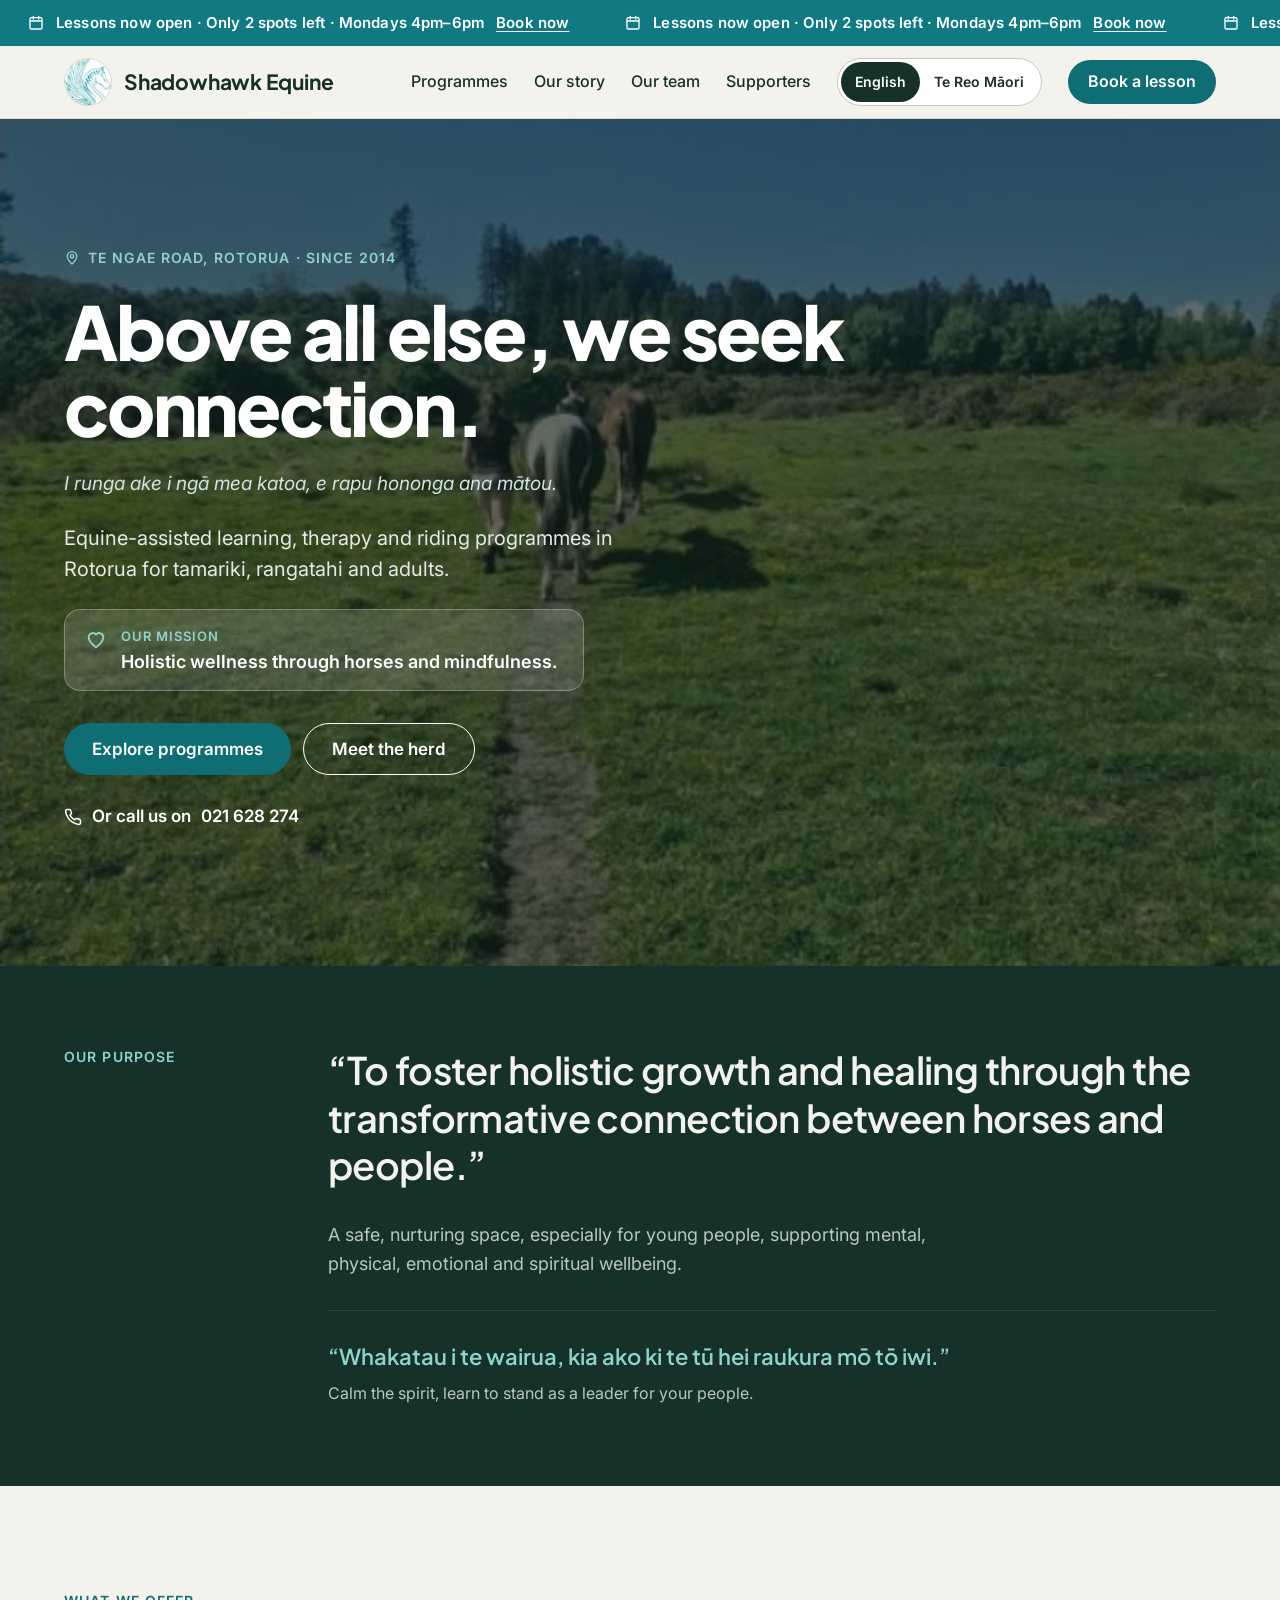
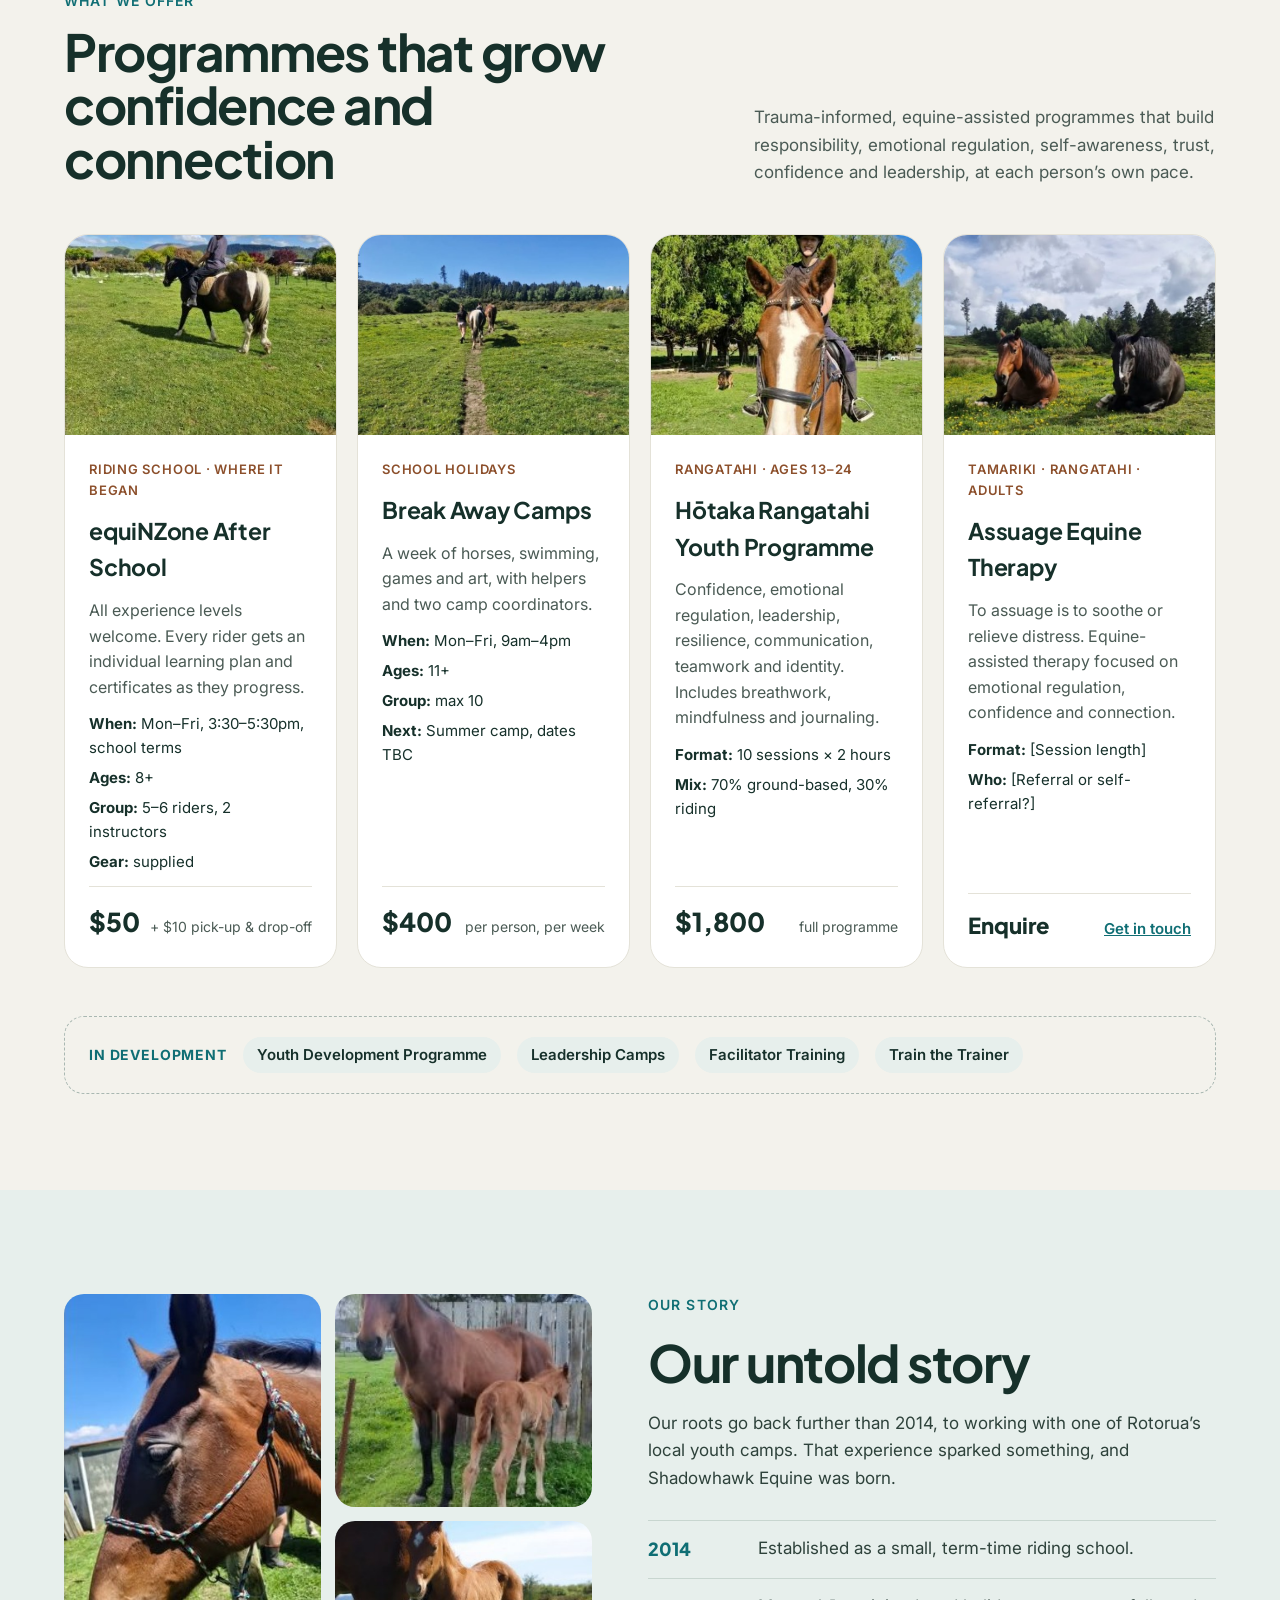
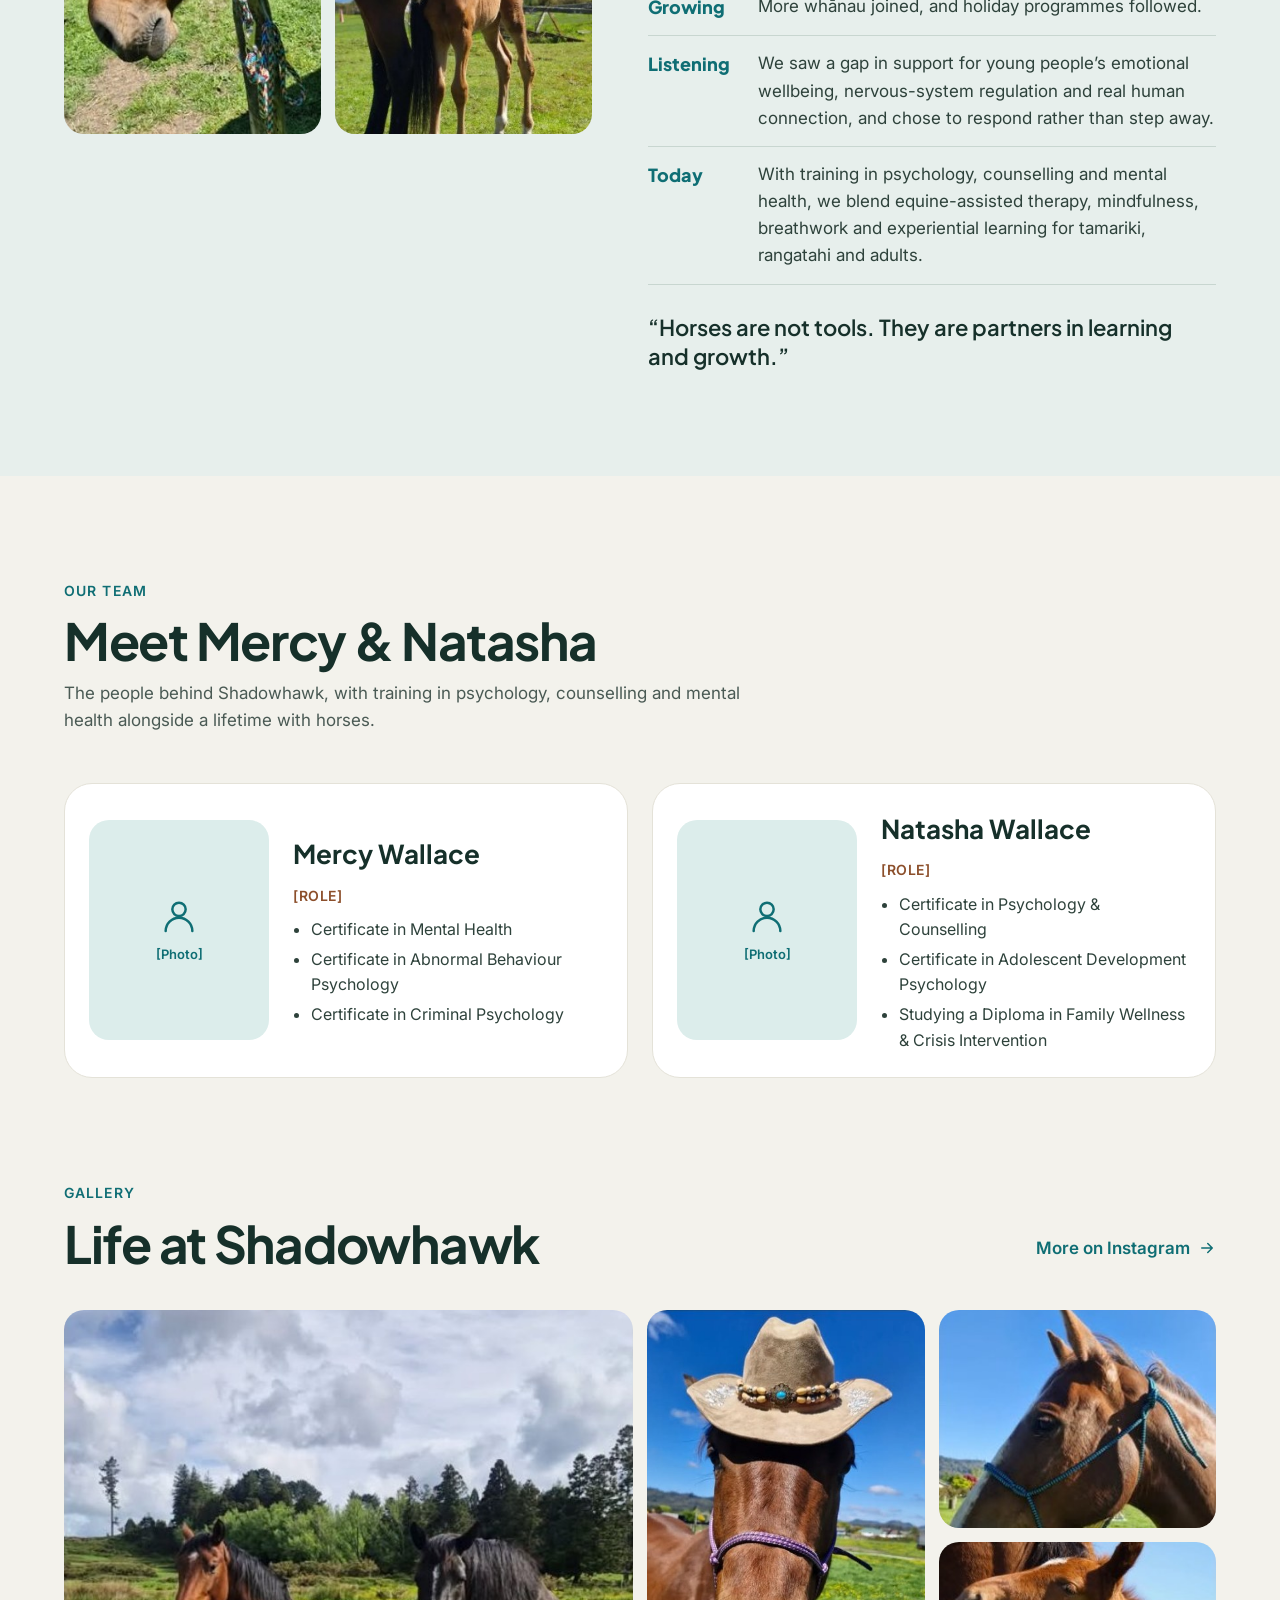
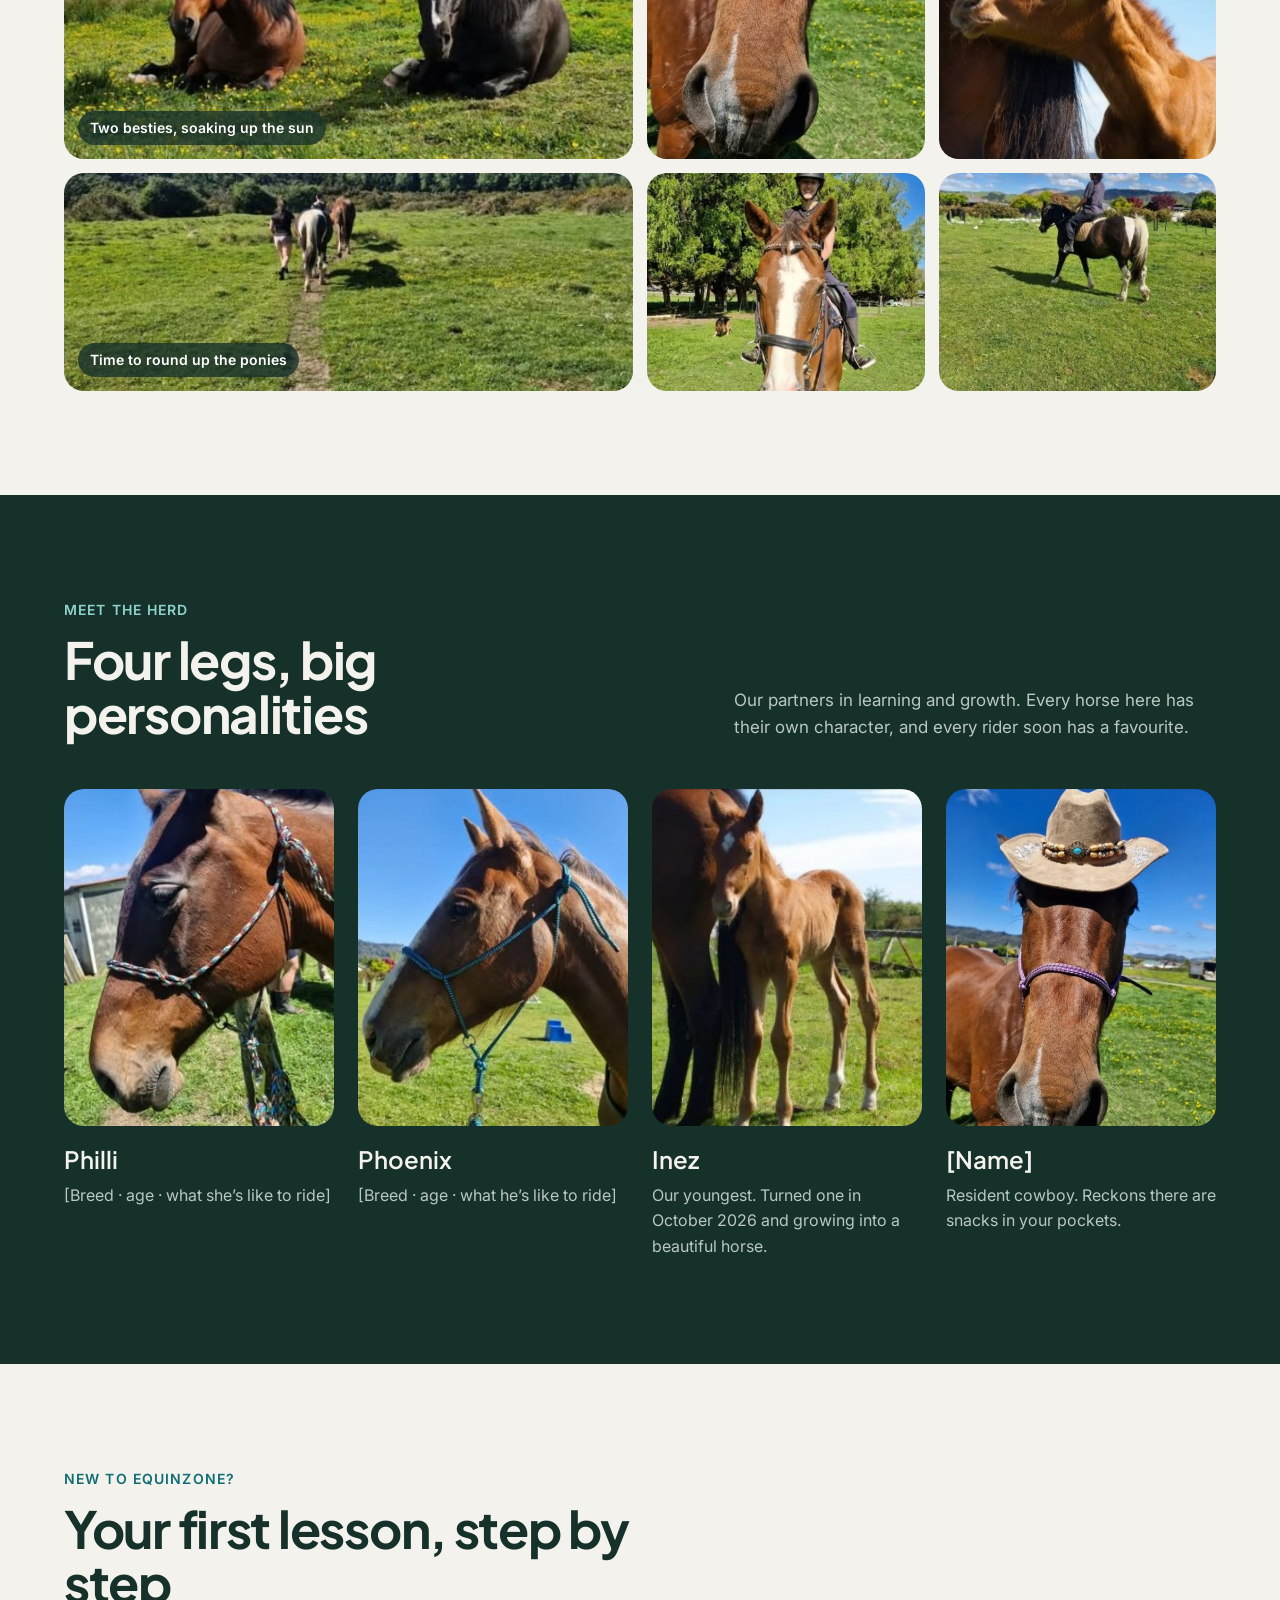
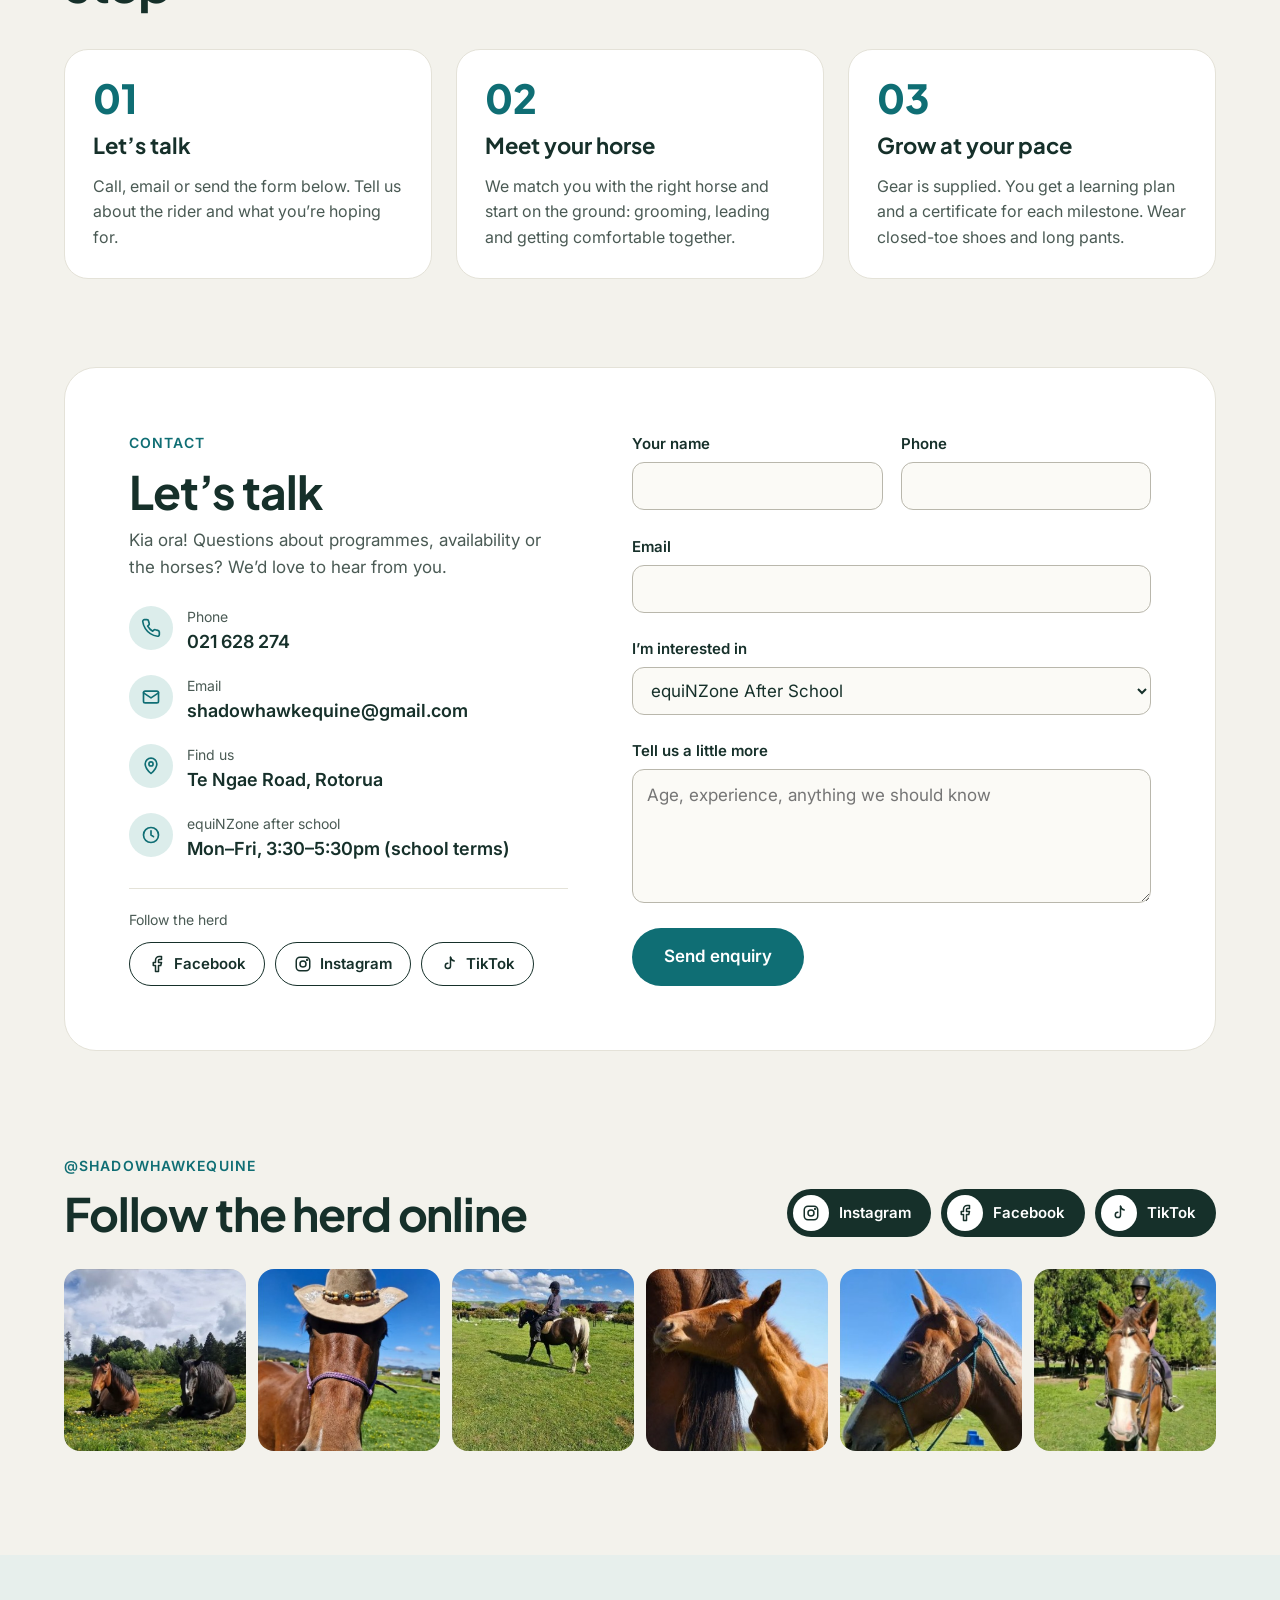
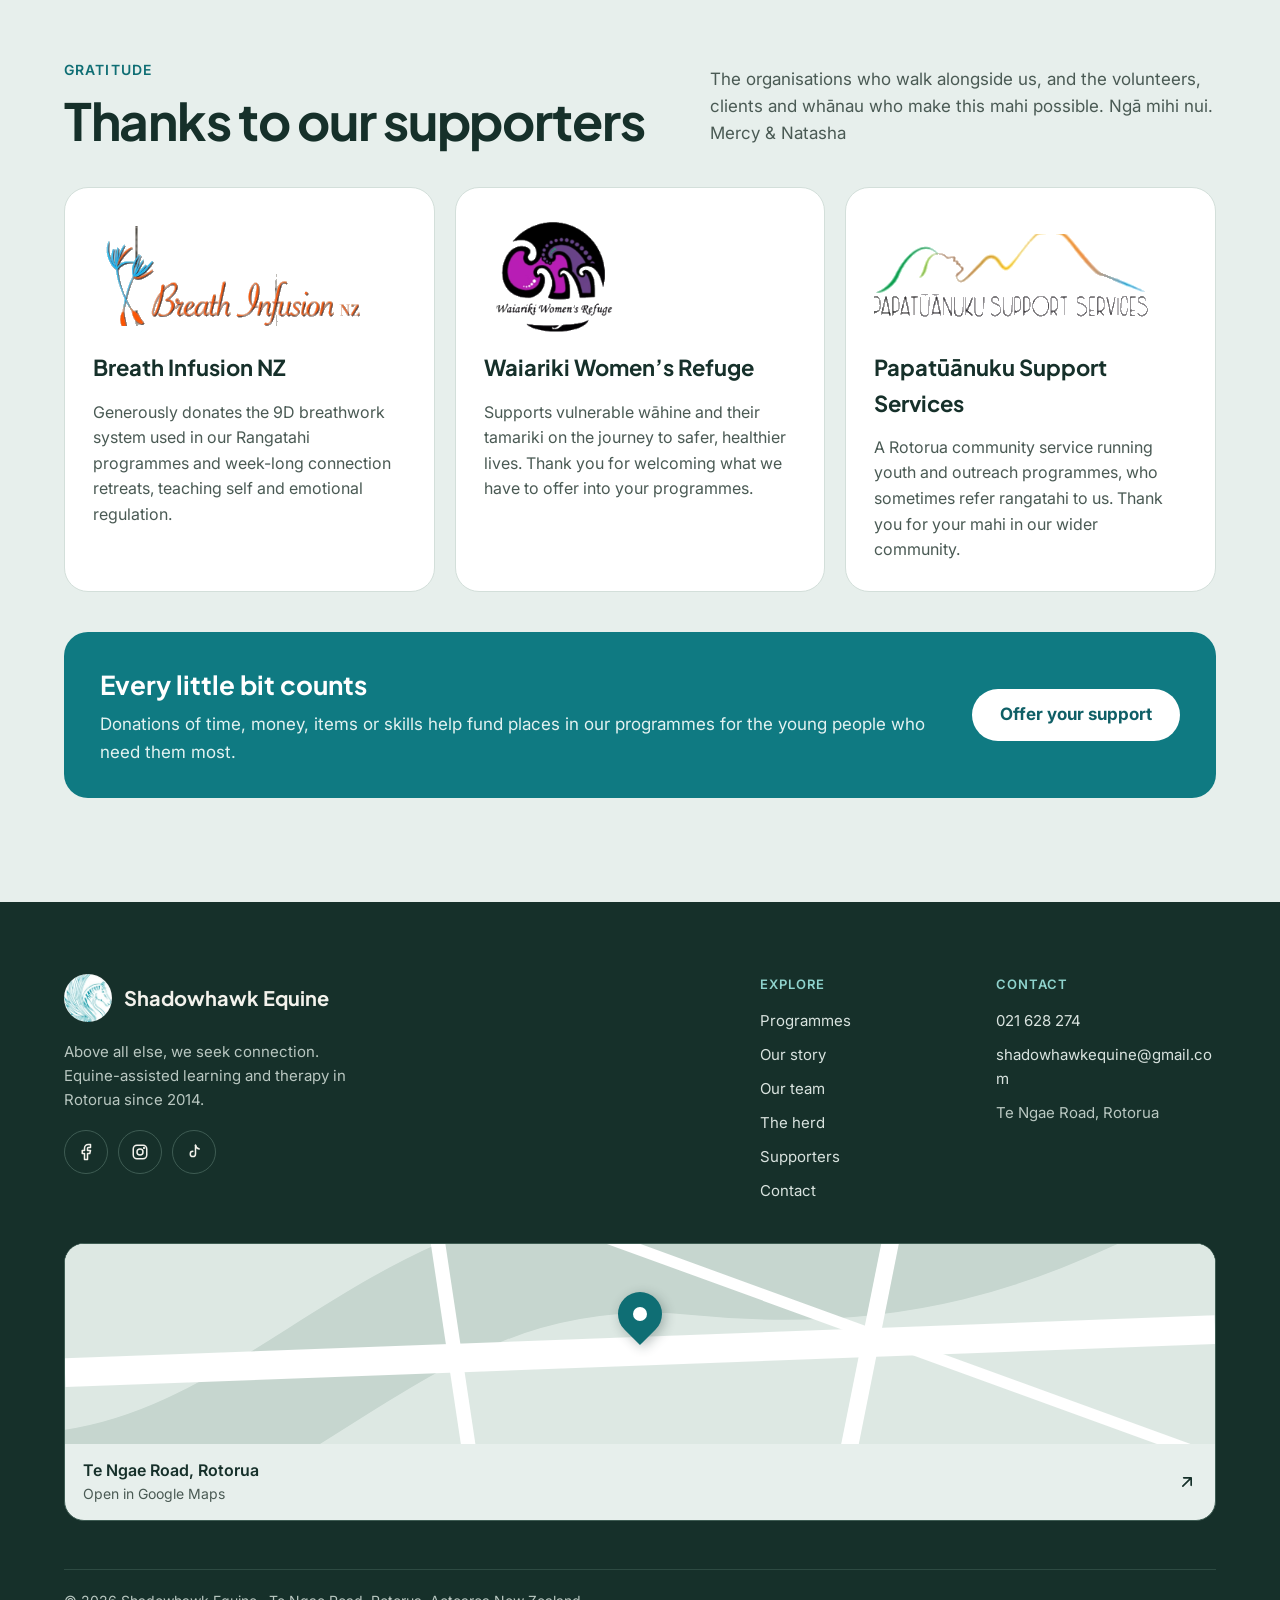
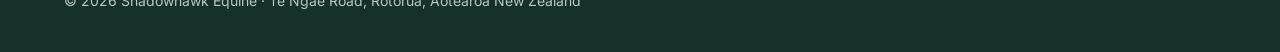
==== index.html @ 3ecb34f1 "Add Shadowhawk Equine site" ====
<!doctype html>
<html lang="en">
<head>
<meta charset="utf-8">
<meta name="viewport" content="width=device-width, initial-scale=1">
<title>Shadowhawk Equine | Equine-assisted learning &amp; riding in Rotorua</title>
<meta name="description" content="Shadowhawk Equine, Te Ngae Road, Rotorua. Equine-assisted learning, therapy and riding programmes for tamariki, rangatahi and adults since 2014.">
<link rel="icon" href="images/logo.jpg">
<link rel="preconnect" href="https://fonts.googleapis.com">
<link rel="preconnect" href="https://fonts.gstatic.com" crossorigin>
<link href="https://fonts.googleapis.com/css2?family=Plus+Jakarta+Sans:wght@500;600;700;800&amp;family=Inter:wght@400;500;600&amp;display=swap" rel="stylesheet">
<link rel="stylesheet" href="css/styles.css">
<script src="js/main.js" defer></script>
</head>
<body>
<div class="page" style="font-family: 'Inter', system-ui, sans-serif; color: #16302A; background: #F3F2EC; font-size: 17px; line-height: 1.6; width: 100%; min-width: 0">

<!-- BANNER + NAV -->
<header style="position: sticky; top: 0; z-index: 10; background: rgba(243,242,236,0.95); backdrop-filter: blur(8px); border-bottom: 1px solid #DAD8CE">
<a href="#contact" class="marquee" aria-label="Lessons now open · Only 2 spots left · Mondays 4pm–6pm" data-i18n-aria-label="banner" style="display: block; overflow: hidden; background: #0F7A82; color: #FFFFFF; text-decoration: none">
<div class="marquee-track" aria-hidden="true" style="display: flex; width: max-content">
<span style="display: inline-flex; align-items: center; gap: 12px; padding: 11px 28px; font-size: 15px; font-weight: 600; letter-spacing: 0.01em; white-space: nowrap">
<svg aria-hidden="true" width="16" height="16" viewBox="0 0 24 24" fill="none" stroke="currentColor" stroke-width="2" stroke-linecap="round" stroke-linejoin="round"><rect x="3" y="4" width="18" height="17" rx="2"></rect><path d="M3 9h18M8 2v4M16 2v4"></path></svg>
<span><span data-i18n="banner">Lessons now open · Only 2 spots left · Mondays 4pm–6pm</span></span>
<span style="text-decoration: underline; text-underline-offset: 3px"><span data-i18n="bannerCta">Book now</span></span>
</span>
<span style="display: inline-flex; align-items: center; gap: 12px; padding: 11px 28px; font-size: 15px; font-weight: 600; letter-spacing: 0.01em; white-space: nowrap">
<svg aria-hidden="true" width="16" height="16" viewBox="0 0 24 24" fill="none" stroke="currentColor" stroke-width="2" stroke-linecap="round" stroke-linejoin="round"><rect x="3" y="4" width="18" height="17" rx="2"></rect><path d="M3 9h18M8 2v4M16 2v4"></path></svg>
<span><span data-i18n="banner">Lessons now open · Only 2 spots left · Mondays 4pm–6pm</span></span>
<span style="text-decoration: underline; text-underline-offset: 3px"><span data-i18n="bannerCta">Book now</span></span>
</span>
<span style="display: inline-flex; align-items: center; gap: 12px; padding: 11px 28px; font-size: 15px; font-weight: 600; letter-spacing: 0.01em; white-space: nowrap">
<svg aria-hidden="true" width="16" height="16" viewBox="0 0 24 24" fill="none" stroke="currentColor" stroke-width="2" stroke-linecap="round" stroke-linejoin="round"><rect x="3" y="4" width="18" height="17" rx="2"></rect><path d="M3 9h18M8 2v4M16 2v4"></path></svg>
<span><span data-i18n="banner">Lessons now open · Only 2 spots left · Mondays 4pm–6pm</span></span>
<span style="text-decoration: underline; text-underline-offset: 3px"><span data-i18n="bannerCta">Book now</span></span>
</span>
<span style="display: inline-flex; align-items: center; gap: 12px; padding: 11px 28px; font-size: 15px; font-weight: 600; letter-spacing: 0.01em; white-space: nowrap">
<svg aria-hidden="true" width="16" height="16" viewBox="0 0 24 24" fill="none" stroke="currentColor" stroke-width="2" stroke-linecap="round" stroke-linejoin="round"><rect x="3" y="4" width="18" height="17" rx="2"></rect><path d="M3 9h18M8 2v4M16 2v4"></path></svg>
<span><span data-i18n="banner">Lessons now open · Only 2 spots left · Mondays 4pm–6pm</span></span>
<span style="text-decoration: underline; text-underline-offset: 3px"><span data-i18n="bannerCta">Book now</span></span>
</span>
<span style="display: inline-flex; align-items: center; gap: 12px; padding: 11px 28px; font-size: 15px; font-weight: 600; letter-spacing: 0.01em; white-space: nowrap">
<svg aria-hidden="true" width="16" height="16" viewBox="0 0 24 24" fill="none" stroke="currentColor" stroke-width="2" stroke-linecap="round" stroke-linejoin="round"><rect x="3" y="4" width="18" height="17" rx="2"></rect><path d="M3 9h18M8 2v4M16 2v4"></path></svg>
<span><span data-i18n="banner">Lessons now open · Only 2 spots left · Mondays 4pm–6pm</span></span>
<span style="text-decoration: underline; text-underline-offset: 3px"><span data-i18n="bannerCta">Book now</span></span>
</span>
<span style="display: inline-flex; align-items: center; gap: 12px; padding: 11px 28px; font-size: 15px; font-weight: 600; letter-spacing: 0.01em; white-space: nowrap">
<svg aria-hidden="true" width="16" height="16" viewBox="0 0 24 24" fill="none" stroke="currentColor" stroke-width="2" stroke-linecap="round" stroke-linejoin="round"><rect x="3" y="4" width="18" height="17" rx="2"></rect><path d="M3 9h18M8 2v4M16 2v4"></path></svg>
<span><span data-i18n="banner">Lessons now open · Only 2 spots left · Mondays 4pm–6pm</span></span>
<span style="text-decoration: underline; text-underline-offset: 3px"><span data-i18n="bannerCta">Book now</span></span>
</span>
<span style="display: inline-flex; align-items: center; gap: 12px; padding: 11px 28px; font-size: 15px; font-weight: 600; letter-spacing: 0.01em; white-space: nowrap">
<svg aria-hidden="true" width="16" height="16" viewBox="0 0 24 24" fill="none" stroke="currentColor" stroke-width="2" stroke-linecap="round" stroke-linejoin="round"><rect x="3" y="4" width="18" height="17" rx="2"></rect><path d="M3 9h18M8 2v4M16 2v4"></path></svg>
<span><span data-i18n="banner">Lessons now open · Only 2 spots left · Mondays 4pm–6pm</span></span>
<span style="text-decoration: underline; text-underline-offset: 3px"><span data-i18n="bannerCta">Book now</span></span>
</span>
<span style="display: inline-flex; align-items: center; gap: 12px; padding: 11px 28px; font-size: 15px; font-weight: 600; letter-spacing: 0.01em; white-space: nowrap">
<svg aria-hidden="true" width="16" height="16" viewBox="0 0 24 24" fill="none" stroke="currentColor" stroke-width="2" stroke-linecap="round" stroke-linejoin="round"><rect x="3" y="4" width="18" height="17" rx="2"></rect><path d="M3 9h18M8 2v4M16 2v4"></path></svg>
<span><span data-i18n="banner">Lessons now open · Only 2 spots left · Mondays 4pm–6pm</span></span>
<span style="text-decoration: underline; text-underline-offset: 3px"><span data-i18n="bannerCta">Book now</span></span>
</span>
</div>
</a>
<nav aria-label="Main" style="max-width: 1200px; margin: 0 auto; padding: 12px 24px; display: flex; flex-wrap: wrap; align-items: center; justify-content: space-between; gap: 12px 32px">
<a href="#top" style="display: flex; align-items: center; gap: 12px; text-decoration: none; color: #16302A">
<img src="images/logo.jpg" alt="Shadowhawk Equine logo" style="width: 48px; height: 48px; border-radius: 50%; object-fit: cover; background: #FFFFFF; border: 1px solid #DAD8CE">
<span style="font-family: 'Plus Jakarta Sans', sans-serif; font-weight: 700; font-size: 21px; letter-spacing: -0.01em">Shadowhawk Equine</span>
</a>
<div style="display: flex; flex-wrap: wrap; align-items: center; gap: 4px 26px; font-weight: 500; font-size: 16px">
<a href="#programmes" style="color: #16302A; text-decoration: none; padding: 10px 0"><span data-i18n="lessons">Programmes</span></a>
<a href="#about" style="color: #16302A; text-decoration: none; padding: 10px 0"><span data-i18n="about">Our story</span></a>
<a href="#team" style="color: #16302A; text-decoration: none; padding: 10px 0"><span data-i18n="trainers">Our team</span></a>
<a href="#supporters" style="color: #16302A; text-decoration: none; padding: 10px 0"><span data-i18n="supportersNav">Supporters</span></a>
<div role="group" aria-label="Language / Reo" style="display: inline-flex; padding: 3px; border-radius: 999px; border: 1px solid #C9C7BC; background: #FFFFFF">
<button type="button" class="lang-btn is-active" data-set-lang="en" lang="en" aria-pressed="true">English</button>
<button type="button" class="lang-btn" data-set-lang="mi" lang="mi" aria-pressed="false">Te Reo Māori</button>
</div>
<a href="#contact" style="display: inline-flex; align-items: center; min-height: 44px; padding: 0 20px; border-radius: 999px; background: var(--accent); color: #FFFFFF; text-decoration: none; font-weight: 600"><span data-i18n="book">Book a lesson</span></a>
</div>
</nav>
</header>

<!-- HERO -->
<section id="top" class="hero-bg" style="position: relative; color: #FFFFFF">
<div aria-hidden="true" style="position: absolute; inset: 0; background: rgba(14, 32, 27, 0.64)"></div>
<div style="position: relative; max-width: 1200px; margin: 0 auto; padding: 128px 24px 136px; display: flex; flex-direction: column; gap: 24px; box-sizing: border-box">
<p style="margin: 0; display: inline-flex; align-items: center; gap: 8px; font-size: 14px; font-weight: 600; letter-spacing: 0.08em; text-transform: uppercase; color: #8FD3CD">
<svg aria-hidden="true" width="16" height="16" viewBox="0 0 24 24" fill="none" stroke="currentColor" stroke-width="2" stroke-linecap="round" stroke-linejoin="round"><path d="M12 21s-7-6.2-7-11.5A7 7 0 0 1 19 9.5C19 14.8 12 21 12 21z"></path><circle cx="12" cy="9.5" r="2.5"></circle></svg>
<span data-i18n="heroEyebrow">Te Ngae Road, Rotorua · Since 2014</span>
</p>
<h1 style="margin: 0; max-width: 15ch; font-family: 'Plus Jakarta Sans', sans-serif; font-weight: 800; font-size: clamp(42px, 5.8vw, 80px); line-height: 1.02; letter-spacing: -0.03em; color: #FFFFFF"><span data-i18n="heroTitle">Above all else, we seek connection.</span></h1>
<p lang="mi" data-alt-lang style="margin: 0; font-size: 19px; font-style: italic; color: #CFE6E2; max-width: 46ch"><span data-i18n="heroAlt">I runga ake i ngā mea katoa, e rapu hononga ana mātou.</span></p>
<p style="margin: 0; font-size: 20px; line-height: 1.55; color: #E3ECE8; max-width: 44ch"><span data-i18n="heroSub">Equine-assisted learning, therapy and riding programmes in Rotorua for tamariki, rangatahi and adults.</span></p>
<div style="display: flex; align-items: flex-start; gap: 14px; padding: 16px 20px; border-radius: 16px; background: rgba(255, 255, 255, 0.12); border: 1px solid rgba(255, 255, 255, 0.28); max-width: 520px; box-sizing: border-box">
<svg aria-hidden="true" width="22" height="22" viewBox="0 0 24 24" fill="none" stroke="#8FD3CD" stroke-width="2" stroke-linecap="round" stroke-linejoin="round" style="flex: none; margin-top: 2px"><path d="M12 21c-4-3-8-6.5-8-11a4.5 4.5 0 0 1 8-2.8A4.5 4.5 0 0 1 20 10c0 4.5-4 8-8 11z"></path></svg>
<p style="margin: 0; display: flex; flex-direction: column; gap: 2px"><span style="font-size: 13px; font-weight: 600; letter-spacing: 0.08em; text-transform: uppercase; color: #8FD3CD"><span data-i18n="missionLabel">Our mission</span></span><span style="font-size: 18px; font-weight: 600; color: #FFFFFF; line-height: 1.4"><span data-i18n="missionShort">Holistic wellness through horses and mindfulness.</span></span></p>
</div>
<div style="display: flex; flex-wrap: wrap; gap: 12px; margin-top: 8px">
<a href="#programmes" style="display: inline-flex; align-items: center; min-height: 52px; padding: 0 28px; border-radius: 999px; background: var(--accent); color: #FFFFFF; text-decoration: none; font-weight: 600; font-size: 17px"><span data-i18n="seeProgrammes">Explore programmes</span></a>
<a href="#herd" style="display: inline-flex; align-items: center; min-height: 52px; padding: 0 28px; border-radius: 999px; border: 1.5px solid #FFFFFF; color: #FFFFFF; text-decoration: none; font-weight: 600; font-size: 17px"><span data-i18n="meetHerd">Meet the herd</span></a>
</div>
<a href="tel:+6421628274" style="display: inline-flex; align-items: center; gap: 10px; color: #FFFFFF; text-decoration: none; font-weight: 600; margin-top: 4px; align-self: flex-start">
<svg aria-hidden="true" width="18" height="18" viewBox="0 0 24 24" fill="none" stroke="currentColor" stroke-width="2" stroke-linecap="round" stroke-linejoin="round"><path d="M22 16.9v3a2 2 0 0 1-2.2 2 19.8 19.8 0 0 1-8.6-3.1 19.5 19.5 0 0 1-6-6A19.8 19.8 0 0 1 2.1 4.2 2 2 0 0 1 4.1 2h3a2 2 0 0 1 2 1.7c.1.9.4 1.8.7 2.7a2 2 0 0 1-.5 2.1L8 9.8a16 16 0 0 0 6 6l1.3-1.3a2 2 0 0 1 2.1-.4c.9.3 1.8.6 2.7.7a2 2 0 0 1 1.7 2z"></path></svg>
<span data-i18n="call">Or call us on</span> 021 628 274
</a>
</div>
</section>

<!-- MISSION BAND -->
<section aria-label="Our purpose" style="background: #16302A; color: #F3F2EC">
<div style="max-width: 1200px; margin: 0 auto; padding: 80px 24px; display: flex; flex-wrap: wrap; gap: 32px 64px; align-items: flex-start">
<p style="margin: 0; flex: 0 1 200px; font-size: 14px; font-weight: 600; letter-spacing: 0.08em; text-transform: uppercase; color: #8FD3CD"><span data-i18n="purpose">Our purpose</span></p>
<div style="flex: 1 1 560px; min-width: 0; display: flex; flex-direction: column; gap: 32px">
<p style="margin: 0; font-family: 'Plus Jakarta Sans', sans-serif; font-weight: 600; font-size: clamp(26px, 3vw, 38px); line-height: 1.25; letter-spacing: -0.015em"><span data-i18n="mission">“To foster holistic growth and healing through the transformative connection between horses and people.”</span></p>
<p style="margin: 0; font-size: 18px; color: #B9C7C1; max-width: 60ch">A safe, nurturing space, especially for young people, supporting mental, physical, emotional and spiritual wellbeing.</p>
<figure style="margin: 0; padding-top: 28px; border-top: 1px solid #2D4A42; display: flex; flex-direction: column; gap: 6px">
<blockquote lang="mi" style="margin: 0; font-family: 'Plus Jakarta Sans', sans-serif; font-weight: 600; font-size: 22px; color: #8FD3CD">“Whakatau i te wairua, kia ako ki te tū hei raukura mō tō iwi.”</blockquote>
<figcaption style="font-size: 16px; color: #B9C7C1">Calm the spirit, learn to stand as a leader for your people.</figcaption>
</figure>
</div>
</div>
</section>

<!-- PROGRAMMES -->
<section id="programmes" style="max-width: 1200px; margin: 0 auto; padding: 104px 24px 96px; display: flex; flex-direction: column; gap: 48px">
<div style="display: flex; flex-wrap: wrap; justify-content: space-between; align-items: flex-end; gap: 16px 48px">
<div style="flex: 1 1 520px; display: flex; flex-direction: column; gap: 12px">
<p style="margin: 0; font-size: 14px; font-weight: 600; letter-spacing: 0.08em; text-transform: uppercase; color: #0F6E74"><span data-i18n="offer">What we offer</span></p>
<h2 style="margin: 0; font-family: 'Plus Jakarta Sans', sans-serif; font-weight: 700; font-size: clamp(34px, 4vw, 52px); line-height: 1.05; letter-spacing: -0.025em"><span data-i18n="offerTitle">Programmes that grow confidence and connection</span></h2>
</div>
<p style="margin: 0; flex: 1 1 340px; color: #4A5A54; max-width: 46ch">Trauma-informed, equine-assisted programmes that build responsibility, emotional regulation, self-awareness, trust, confidence and leadership, at each person’s own pace.</p>
</div>
<div style="display: grid; grid-template-columns: repeat(auto-fit, minmax(270px, 1fr)); gap: 20px">

<article style="background: #FFFFFF; border-radius: 24px; overflow: hidden; display: flex; flex-direction: column; border: 1px solid #E4E2D8">
<img src="images/pony-lesson.jpg" alt="A young rider on a skewbald pony" style="width: 100%; height: 200px; object-fit: cover">
<div style="padding: 24px; display: flex; flex-direction: column; gap: 12px; flex: 1">
<p style="margin: 0; font-size: 13px; font-weight: 600; letter-spacing: 0.06em; text-transform: uppercase; color: #8C4F2B">Riding school · Where it began</p>
<h3 style="margin: 0; font-family: 'Plus Jakarta Sans', sans-serif; font-weight: 700; font-size: 23px; letter-spacing: -0.01em">equiNZone After School</h3>
<p style="margin: 0; color: #4A5A54; font-size: 16px">All experience levels welcome. Every rider gets an individual learning plan and certificates as they progress.</p>
<ul style="margin: 0; padding: 0; list-style: none; display: flex; flex-direction: column; gap: 6px; font-size: 15px">
<li><strong>When:</strong> Mon–Fri, 3:30–5:30pm, school terms</li>
<li><strong>Ages:</strong> 8+</li>
<li><strong>Group:</strong> 5–6 riders, 2 instructors</li>
<li><strong>Gear:</strong> supplied</li>
</ul>
<div style="margin-top: auto; padding-top: 14px; border-top: 1px solid #E4E2D8; display: flex; justify-content: space-between; align-items: baseline; gap: 8px">
<span style="font-family: 'Plus Jakarta Sans', sans-serif; font-weight: 800; font-size: 26px">$50</span>
<span style="font-size: 14px; color: #4A5A54">+ $10 pick-up &amp; drop-off</span>
</div>
</div>
</article>

<article style="background: #FFFFFF; border-radius: 24px; overflow: hidden; display: flex; flex-direction: column; border: 1px solid #E4E2D8">
<img src="images/paddock-roundup.jpg" alt="Riders leading horses across a paddock" style="width: 100%; height: 200px; object-fit: cover; object-position: center 60%">
<div style="padding: 24px; display: flex; flex-direction: column; gap: 12px; flex: 1">
<p style="margin: 0; font-size: 13px; font-weight: 600; letter-spacing: 0.06em; text-transform: uppercase; color: #8C4F2B">School holidays</p>
<h3 style="margin: 0; font-family: 'Plus Jakarta Sans', sans-serif; font-weight: 700; font-size: 23px; letter-spacing: -0.01em">Break Away Camps</h3>
<p style="margin: 0; color: #4A5A54; font-size: 16px">A week of horses, swimming, games and art, with helpers and two camp coordinators.</p>
<ul style="margin: 0; padding: 0; list-style: none; display: flex; flex-direction: column; gap: 6px; font-size: 15px">
<li><strong>When:</strong> Mon–Fri, 9am–4pm</li>
<li><strong>Ages:</strong> 11+</li>
<li><strong>Group:</strong> max 10</li>
<li><strong>Next:</strong> Summer camp, dates TBC</li>
</ul>
<div style="margin-top: auto; padding-top: 14px; border-top: 1px solid #E4E2D8; display: flex; justify-content: space-between; align-items: baseline; gap: 8px">
<span style="font-family: 'Plus Jakarta Sans', sans-serif; font-weight: 800; font-size: 26px">$400</span>
<span style="font-size: 14px; color: #4A5A54">per person, per week</span>
</div>
</div>
</article>

<article style="background: #FFFFFF; border-radius: 24px; overflow: hidden; display: flex; flex-direction: column; border: 1px solid #E4E2D8">
<img src="images/rider-chestnut.jpg" alt="A rider on a chestnut horse with a white blaze" style="width: 100%; height: 200px; object-fit: cover; object-position: center 35%">
<div style="padding: 24px; display: flex; flex-direction: column; gap: 12px; flex: 1">
<p style="margin: 0; font-size: 13px; font-weight: 600; letter-spacing: 0.06em; text-transform: uppercase; color: #8C4F2B">Rangatahi · Ages 13–24</p>
<h3 style="margin: 0; font-family: 'Plus Jakarta Sans', sans-serif; font-weight: 700; font-size: 23px; letter-spacing: -0.01em">Hōtaka Rangatahi Youth Programme</h3>
<p style="margin: 0; color: #4A5A54; font-size: 16px">Confidence, emotional regulation, leadership, resilience, communication, teamwork and identity. Includes breathwork, mindfulness and journaling.</p>
<ul style="margin: 0; padding: 0; list-style: none; display: flex; flex-direction: column; gap: 6px; font-size: 15px">
<li><strong>Format:</strong> 10 sessions × 2 hours</li>
<li><strong>Mix:</strong> 70% ground-based, 30% riding</li>
</ul>
<div style="margin-top: auto; padding-top: 14px; border-top: 1px solid #E4E2D8; display: flex; justify-content: space-between; align-items: baseline; gap: 8px">
<span style="font-family: 'Plus Jakarta Sans', sans-serif; font-weight: 800; font-size: 26px">$1,800</span>
<span style="font-size: 14px; color: #4A5A54">full programme</span>
</div>
</div>
</article>

<article style="background: #FFFFFF; border-radius: 24px; overflow: hidden; display: flex; flex-direction: column; border: 1px solid #E4E2D8">
<img src="images/herd-resting.jpg" alt="Two horses lying calmly in the grass" style="width: 100%; height: 200px; object-fit: cover">
<div style="padding: 24px; display: flex; flex-direction: column; gap: 12px; flex: 1">
<p style="margin: 0; font-size: 13px; font-weight: 600; letter-spacing: 0.06em; text-transform: uppercase; color: #8C4F2B">Tamariki · Rangatahi · Adults</p>
<h3 style="margin: 0; font-family: 'Plus Jakarta Sans', sans-serif; font-weight: 700; font-size: 23px; letter-spacing: -0.01em">Assuage Equine Therapy</h3>
<p style="margin: 0; color: #4A5A54; font-size: 16px">To assuage is to soothe or relieve distress. Equine-assisted therapy focused on emotional regulation, confidence and connection.</p>
<ul style="margin: 0; padding: 0; list-style: none; display: flex; flex-direction: column; gap: 6px; font-size: 15px">
<li><strong>Format:</strong> [Session length]</li>
<li><strong>Who:</strong> [Referral or self-referral?]</li>
</ul>
<div style="margin-top: auto; padding-top: 14px; border-top: 1px solid #E4E2D8; display: flex; justify-content: space-between; align-items: baseline; gap: 8px">
<span style="font-family: 'Plus Jakarta Sans', sans-serif; font-weight: 800; font-size: 22px">Enquire</span>
<a href="#contact" style="font-size: 15px; font-weight: 600">Get in touch</a>
</div>
</div>
</article>
</div>

<div style="display: flex; flex-wrap: wrap; align-items: center; gap: 12px 16px; padding: 20px 24px; border-radius: 20px; border: 1px dashed #A9B8B2">
<span style="font-size: 14px; font-weight: 700; letter-spacing: 0.06em; text-transform: uppercase; color: #0F6E74"><span data-i18n="comingSoon">In development</span></span>
<span style="display: inline-flex; align-items: center; min-height: 36px; padding: 0 14px; border-radius: 999px; background: #E7EFEC; font-size: 15px; font-weight: 600">Youth Development Programme</span>
<span style="display: inline-flex; align-items: center; min-height: 36px; padding: 0 14px; border-radius: 999px; background: #E7EFEC; font-size: 15px; font-weight: 600">Leadership Camps</span>
<span style="display: inline-flex; align-items: center; min-height: 36px; padding: 0 14px; border-radius: 999px; background: #E7EFEC; font-size: 15px; font-weight: 600">Facilitator Training</span>
<span style="display: inline-flex; align-items: center; min-height: 36px; padding: 0 14px; border-radius: 999px; background: #E7EFEC; font-size: 15px; font-weight: 600">Train the Trainer</span>
</div>
</section>

<!-- STORY -->
<section id="about" style="background: #E7EFEC">
<div style="max-width: 1200px; margin: 0 auto; padding: 104px 24px; display: flex; flex-wrap: wrap; align-items: flex-start; gap: 56px">
<div style="flex: 1 1 420px; min-width: 0; display: grid; grid-template-columns: repeat(2, minmax(0, 1fr)); gap: 14px">
<img src="images/philli.jpg" alt="Philli, a dark bay horse, in a rope halter" style="width: 100%; height: 440px; object-fit: cover; border-radius: 20px">
<div style="display: flex; flex-direction: column; gap: 14px">
<img src="images/mare-foal.jpg" alt="A mare standing with her foal by the fence" style="width: 100%; height: 213px; object-fit: cover; border-radius: 20px">
<img src="images/inez.jpg" alt="Inez the foal standing beside her mother" style="width: 100%; height: 213px; object-fit: cover; border-radius: 20px">
</div>
</div>
<div style="flex: 1 1 460px; min-width: 0; display: flex; flex-direction: column; gap: 20px">
<p style="margin: 0; font-size: 14px; font-weight: 600; letter-spacing: 0.08em; text-transform: uppercase; color: #0F6E74"><span data-i18n="about">Our story</span></p>
<h2 style="margin: 0; font-family: 'Plus Jakarta Sans', sans-serif; font-weight: 700; font-size: clamp(34px, 4vw, 52px); line-height: 1.05; letter-spacing: -0.025em"><span data-i18n="aboutTitle">Our untold story</span></h2>
<p style="margin: 0; color: #2E423B">Our roots go back further than 2014, to working with one of Rotorua’s local youth camps. That experience sparked something, and Shadowhawk Equine was born.</p>
<ol style="margin: 8px 0 0; padding: 0; list-style: none; display: flex; flex-direction: column; gap: 0">
<li style="display: flex; gap: 18px; padding: 14px 0; border-top: 1px solid #C8D6D0">
<span style="flex: none; width: 92px; font-family: 'Plus Jakarta Sans', sans-serif; font-weight: 800; font-size: 18px; color: #0F6E74">2014</span>
<span style="color: #2E423B">Established as a small, term-time riding school.</span>
</li>
<li style="display: flex; gap: 18px; padding: 14px 0; border-top: 1px solid #C8D6D0">
<span style="flex: none; width: 92px; font-family: 'Plus Jakarta Sans', sans-serif; font-weight: 800; font-size: 18px; color: #0F6E74">Growing</span>
<span style="color: #2E423B">More whānau joined, and holiday programmes followed.</span>
</li>
<li style="display: flex; gap: 18px; padding: 14px 0; border-top: 1px solid #C8D6D0">
<span style="flex: none; width: 92px; font-family: 'Plus Jakarta Sans', sans-serif; font-weight: 800; font-size: 18px; color: #0F6E74">Listening</span>
<span style="color: #2E423B">We saw a gap in support for young people’s emotional wellbeing, nervous-system regulation and real human connection, and chose to respond rather than step away.</span>
</li>
<li style="display: flex; gap: 18px; padding: 14px 0; border-top: 1px solid #C8D6D0; border-bottom: 1px solid #C8D6D0">
<span style="flex: none; width: 92px; font-family: 'Plus Jakarta Sans', sans-serif; font-weight: 800; font-size: 18px; color: #0F6E74">Today</span>
<span style="color: #2E423B">With training in psychology, counselling and mental health, we blend equine-assisted therapy, mindfulness, breathwork and experiential learning for tamariki, rangatahi and adults.</span>
</li>
</ol>
<blockquote style="margin: 8px 0 0; font-family: 'Plus Jakarta Sans', sans-serif; font-weight: 600; font-size: 22px; line-height: 1.35; color: #16302A">“Horses are not tools. They are partners in learning and growth.”</blockquote>
</div>
</div>
</section>

<!-- TEAM -->
<section id="team" style="max-width: 1200px; margin: 0 auto; padding: 104px 24px; display: flex; flex-direction: column; gap: 48px">
<div style="display: flex; flex-direction: column; gap: 12px; max-width: 680px">
<p style="margin: 0; font-size: 14px; font-weight: 600; letter-spacing: 0.08em; text-transform: uppercase; color: #0F6E74"><span data-i18n="trainers">Our team</span></p>
<h2 style="margin: 0; font-family: 'Plus Jakarta Sans', sans-serif; font-weight: 700; font-size: clamp(34px, 4vw, 52px); line-height: 1.05; letter-spacing: -0.025em"><span data-i18n="trainersTitle">Meet Mercy & Natasha</span></h2>
<p style="margin: 0; color: #4A5A54">The people behind Shadowhawk, with training in psychology, counselling and mental health alongside a lifetime with horses.</p>
</div>
<div style="display: grid; grid-template-columns: repeat(auto-fit, minmax(340px, 1fr)); gap: 24px">
<article style="display: flex; flex-wrap: wrap; align-items: center; justify-content: center; gap: 24px; padding: 24px; border-radius: 28px; background: #FFFFFF; border: 1px solid #E4E2D8">
<div role="img" aria-label="Photo of Mercy Wallace (placeholder)" style="flex: 0 0 180px; height: 220px; border-radius: 20px; background: #DCEDEB; display: flex; flex-direction: column; align-items: center; justify-content: center; gap: 8px; color: #0F6E74">
<svg aria-hidden="true" width="40" height="40" viewBox="0 0 24 24" fill="none" stroke="currentColor" stroke-width="1.5" stroke-linecap="round" stroke-linejoin="round"><circle cx="12" cy="8" r="4"></circle><path d="M4 21c0-4.4 3.6-8 8-8s8 3.6 8 8"></path></svg>
<span style="font-size: 13px; font-weight: 600">[Photo]</span>
</div>
<div style="flex: 1 1 220px; min-width: 0; display: flex; flex-direction: column; gap: 10px">
<h3 style="margin: 0; font-family: 'Plus Jakarta Sans', sans-serif; font-weight: 700; font-size: 26px">Mercy Wallace</h3>
<p style="margin: 0; font-size: 14px; font-weight: 600; letter-spacing: 0.04em; text-transform: uppercase; color: #8C4F2B">[Role]</p>
<ul style="margin: 0; padding: 0 0 0 18px; display: flex; flex-direction: column; gap: 4px; color: #2E423B; font-size: 16px">
<li>Certificate in Mental Health</li>
<li>Certificate in Abnormal Behaviour Psychology</li>
<li>Certificate in Criminal Psychology</li>
</ul>
</div>
</article>
<article style="display: flex; flex-wrap: wrap; align-items: center; justify-content: center; gap: 24px; padding: 24px; border-radius: 28px; background: #FFFFFF; border: 1px solid #E4E2D8">
<div role="img" aria-label="Photo of Natasha Wallace (placeholder)" style="flex: 0 0 180px; height: 220px; border-radius: 20px; background: #DCEDEB; display: flex; flex-direction: column; align-items: center; justify-content: center; gap: 8px; color: #0F6E74">
<svg aria-hidden="true" width="40" height="40" viewBox="0 0 24 24" fill="none" stroke="currentColor" stroke-width="1.5" stroke-linecap="round" stroke-linejoin="round"><circle cx="12" cy="8" r="4"></circle><path d="M4 21c0-4.4 3.6-8 8-8s8 3.6 8 8"></path></svg>
<span style="font-size: 13px; font-weight: 600">[Photo]</span>
</div>
<div style="flex: 1 1 220px; min-width: 0; display: flex; flex-direction: column; gap: 10px">
<h3 style="margin: 0; font-family: 'Plus Jakarta Sans', sans-serif; font-weight: 700; font-size: 26px">Natasha Wallace</h3>
<p style="margin: 0; font-size: 14px; font-weight: 600; letter-spacing: 0.04em; text-transform: uppercase; color: #8C4F2B">[Role]</p>
<ul style="margin: 0; padding: 0 0 0 18px; display: flex; flex-direction: column; gap: 4px; color: #2E423B; font-size: 16px">
<li>Certificate in Psychology &amp; Counselling</li>
<li>Certificate in Adolescent Development Psychology</li>
<li>Studying a Diploma in Family Wellness &amp; Crisis Intervention</li>
</ul>
</div>
</article>
</div>
</section>

<!-- GALLERY -->
<section id="gallery" aria-labelledby="gallery-title" style="max-width: 1200px; margin: 0 auto; padding: 0 24px 104px; display: flex; flex-direction: column; gap: 40px">
<div style="display: flex; flex-wrap: wrap; justify-content: space-between; align-items: flex-end; gap: 16px 48px">
<div style="display: flex; flex-direction: column; gap: 12px">
<p style="margin: 0; font-size: 14px; font-weight: 600; letter-spacing: 0.08em; text-transform: uppercase; color: #0F6E74"><span data-i18n="galleryEyebrow">Gallery</span></p>
<h2 id="gallery-title" style="margin: 0; font-family: 'Plus Jakarta Sans', sans-serif; font-weight: 700; font-size: clamp(34px, 4vw, 52px); line-height: 1.05; letter-spacing: -0.025em"><span data-i18n="galleryTitle">Life at Shadowhawk</span></h2>
</div>
<a href="https://www.instagram.com/shadowhawkequine/" style="display: inline-flex; align-items: center; gap: 8px; min-height: 44px; font-weight: 600; color: #0F6E74; text-decoration: none"><span data-i18n="galleryMore">More on Instagram</span> <svg aria-hidden="true" width="18" height="18" viewBox="0 0 24 24" fill="none" stroke="currentColor" stroke-width="2" stroke-linecap="round" stroke-linejoin="round"><path d="M5 12h14M13 6l6 6-6 6"></path></svg></a>
</div>
<div style="display: grid; grid-template-columns: repeat(4, minmax(0, 1fr)); grid-template-rows: repeat(3, clamp(120px, 17vw, 240px)); gap: 14px">
<figure style="margin: 0; grid-column: 1 / 3; grid-row: 1 / 3; position: relative; border-radius: 20px; overflow: hidden"><img src="images/herd-resting.jpg" alt="Two horses lying down together in a sunny paddock" style="width: 100%; height: 100%; object-fit: cover; display: block"><figcaption style="position: absolute; left: 14px; bottom: 14px; padding: 6px 12px; border-radius: 999px; background: rgba(22, 48, 42, 0.78); color: #FFFFFF; font-size: 14px; font-weight: 600">Two besties, soaking up the sun</figcaption></figure>
<figure style="margin: 0; grid-column: 3 / 4; grid-row: 1 / 3; border-radius: 20px; overflow: hidden"><img src="images/cowboy-horse.jpg" alt="A bay horse wearing a cowboy hat" style="width: 100%; height: 100%; object-fit: cover; object-position: center 30%; display: block"></figure>
<figure style="margin: 0; grid-column: 4 / 5; grid-row: 1 / 2; border-radius: 20px; overflow: hidden"><img src="images/phoenix.jpg" alt="Phoenix in a teal rope halter" style="width: 100%; height: 100%; object-fit: cover; object-position: center 30%; display: block"></figure>
<figure style="margin: 0; grid-column: 4 / 5; grid-row: 2 / 3; border-radius: 20px; overflow: hidden"><img src="images/inez-close.jpg" alt="Inez the foal nuzzling her mother" style="width: 100%; height: 100%; object-fit: cover; display: block"></figure>
<figure style="margin: 0; grid-column: 1 / 3; grid-row: 3 / 4; position: relative; border-radius: 20px; overflow: hidden"><img src="images/paddock-roundup.jpg" alt="Riders leading horses across the paddock" style="width: 100%; height: 100%; object-fit: cover; object-position: center 60%; display: block"><figcaption style="position: absolute; left: 14px; bottom: 14px; padding: 6px 12px; border-radius: 999px; background: rgba(22, 48, 42, 0.78); color: #FFFFFF; font-size: 14px; font-weight: 600">Time to round up the ponies</figcaption></figure>
<figure style="margin: 0; grid-column: 3 / 4; grid-row: 3 / 4; border-radius: 20px; overflow: hidden"><img src="images/rider-chestnut.jpg" alt="A rider on a chestnut horse with a white blaze" style="width: 100%; height: 100%; object-fit: cover; object-position: center 35%; display: block"></figure>
<figure style="margin: 0; grid-column: 4 / 5; grid-row: 3 / 4; border-radius: 20px; overflow: hidden"><img src="images/pony-lesson.jpg" alt="An after-school pony lesson" style="width: 100%; height: 100%; object-fit: cover; display: block"></figure>
</div>
</section>

<!-- HERD -->
<section id="herd" style="background: #16302A; color: #F3F2EC">
<div style="max-width: 1200px; margin: 0 auto; padding: 104px 24px; display: flex; flex-direction: column; gap: 48px">
<div style="display: flex; flex-wrap: wrap; justify-content: space-between; align-items: flex-end; gap: 16px 48px">
<div style="flex: 1 1 480px; display: flex; flex-direction: column; gap: 12px">
<p style="margin: 0; font-size: 14px; font-weight: 600; letter-spacing: 0.08em; text-transform: uppercase; color: #8FD3CD"><span data-i18n="meetHerd">Meet the herd</span></p>
<h2 style="margin: 0; font-family: 'Plus Jakarta Sans', sans-serif; font-weight: 700; font-size: clamp(34px, 4vw, 52px); line-height: 1.05; letter-spacing: -0.025em"><span data-i18n="herdTitle">Four legs, big personalities</span></h2>
</div>
<p style="margin: 0; flex: 1 1 340px; color: #B9C7C1; max-width: 44ch">Our partners in learning and growth. Every horse here has their own character, and every rider soon has a favourite.</p>
</div>
<div style="display: grid; grid-template-columns: repeat(auto-fit, minmax(240px, 1fr)); gap: 24px">
<article style="display: flex; flex-direction: column; gap: 14px">
<img src="images/philli.jpg" alt="Philli, a dark bay horse in a rope halter" style="width: 100%; aspect-ratio: 4 / 5; object-fit: cover; border-radius: 20px">
<div style="display: flex; flex-direction: column; gap: 4px">
<h3 style="margin: 0; font-family: 'Plus Jakarta Sans', sans-serif; font-weight: 600; font-size: 24px">Philli</h3>
<p style="margin: 0; color: #B9C7C1; font-size: 16px">[Breed · age · what she’s like to ride]</p>
</div>
</article>
<article style="display: flex; flex-direction: column; gap: 14px">
<img src="images/phoenix.jpg" alt="Phoenix, a chestnut horse with a white blaze, in a teal rope halter" style="width: 100%; aspect-ratio: 4 / 5; object-fit: cover; border-radius: 20px">
<div style="display: flex; flex-direction: column; gap: 4px">
<h3 style="margin: 0; font-family: 'Plus Jakarta Sans', sans-serif; font-weight: 600; font-size: 24px">Phoenix</h3>
<p style="margin: 0; color: #B9C7C1; font-size: 16px">[Breed · age · what he’s like to ride]</p>
</div>
</article>
<article style="display: flex; flex-direction: column; gap: 14px">
<img src="images/inez.jpg" alt="Inez, a chestnut foal, standing next to her mother" style="width: 100%; aspect-ratio: 4 / 5; object-fit: cover; border-radius: 20px">
<div style="display: flex; flex-direction: column; gap: 4px">
<h3 style="margin: 0; font-family: 'Plus Jakarta Sans', sans-serif; font-weight: 600; font-size: 24px">Inez</h3>
<p style="margin: 0; color: #B9C7C1; font-size: 16px">Our youngest. Turned one in October 2026 and growing into a beautiful horse.</p>
</div>
</article>
<article style="display: flex; flex-direction: column; gap: 14px">
<img src="images/cowboy-horse.jpg" alt="A bay horse wearing a cowboy hat" style="width: 100%; aspect-ratio: 4 / 5; object-fit: cover; object-position: center 25%; border-radius: 20px">
<div style="display: flex; flex-direction: column; gap: 4px">
<h3 style="margin: 0; font-family: 'Plus Jakarta Sans', sans-serif; font-weight: 600; font-size: 24px">[Name]</h3>
<p style="margin: 0; color: #B9C7C1; font-size: 16px">Resident cowboy. Reckons there are snacks in your pockets.</p>
</div>
</article>
</div>
</div>
</section>

<!-- FIRST LESSON -->
<section aria-labelledby="first-lesson" style="max-width: 1200px; margin: 0 auto; padding: 104px 24px 88px; display: flex; flex-direction: column; gap: 40px">
<div style="display: flex; flex-direction: column; gap: 12px; max-width: 640px">
<p style="margin: 0; font-size: 14px; font-weight: 600; letter-spacing: 0.08em; text-transform: uppercase; color: #0F6E74"><span data-i18n="newRider">New to equiNZone?</span></p>
<h2 id="first-lesson" style="margin: 0; font-family: 'Plus Jakarta Sans', sans-serif; font-weight: 700; font-size: clamp(34px, 4vw, 52px); line-height: 1.05; letter-spacing: -0.025em"><span data-i18n="firstTitle">Your first lesson, step by step</span></h2>
</div>
<ol style="margin: 0; padding: 0; list-style: none; display: grid; grid-template-columns: repeat(auto-fit, minmax(240px, 1fr)); gap: 24px">
<li style="background: #FFFFFF; border: 1px solid #E4E2D8; border-radius: 24px; padding: 28px; display: flex; flex-direction: column; gap: 10px">
<span style="font-family: 'Plus Jakarta Sans', sans-serif; font-weight: 800; font-size: 40px; line-height: 1; color: #0F6E74">01</span>
<h3 style="margin: 0; font-family: 'Plus Jakarta Sans', sans-serif; font-weight: 700; font-size: 22px">Let’s talk</h3>
<p style="margin: 0; color: #4A5A54; font-size: 16px">Call, email or send the form below. Tell us about the rider and what you’re hoping for.</p>
</li>
<li style="background: #FFFFFF; border: 1px solid #E4E2D8; border-radius: 24px; padding: 28px; display: flex; flex-direction: column; gap: 10px">
<span style="font-family: 'Plus Jakarta Sans', sans-serif; font-weight: 800; font-size: 40px; line-height: 1; color: #0F6E74">02</span>
<h3 style="margin: 0; font-family: 'Plus Jakarta Sans', sans-serif; font-weight: 700; font-size: 22px">Meet your horse</h3>
<p style="margin: 0; color: #4A5A54; font-size: 16px">We match you with the right horse and start on the ground: grooming, leading and getting comfortable together.</p>
</li>
<li style="background: #FFFFFF; border: 1px solid #E4E2D8; border-radius: 24px; padding: 28px; display: flex; flex-direction: column; gap: 10px">
<span style="font-family: 'Plus Jakarta Sans', sans-serif; font-weight: 800; font-size: 40px; line-height: 1; color: #0F6E74">03</span>
<h3 style="margin: 0; font-family: 'Plus Jakarta Sans', sans-serif; font-weight: 700; font-size: 22px">Grow at your pace</h3>
<p style="margin: 0; color: #4A5A54; font-size: 16px">Gear is supplied. You get a learning plan and a certificate for each milestone. Wear closed-toe shoes and long pants.</p>
</li>
</ol>
</section>

<!-- CONTACT -->
<section id="contact" style="max-width: 1200px; margin: 0 auto; padding: 0 24px 104px">
<div style="background: #FFFFFF; border: 1px solid #E4E2D8; border-radius: 32px; padding: clamp(28px, 5vw, 64px); display: flex; flex-wrap: wrap; gap: 48px 64px">
<div style="flex: 1 1 340px; min-width: 0; display: flex; flex-direction: column; gap: 24px">
<div style="display: flex; flex-direction: column; gap: 12px">
<p style="margin: 0; font-size: 14px; font-weight: 600; letter-spacing: 0.08em; text-transform: uppercase; color: #0F6E74"><span data-i18n="contact">Contact</span></p>
<h2 style="margin: 0; font-family: 'Plus Jakarta Sans', sans-serif; font-weight: 700; font-size: clamp(32px, 3.6vw, 46px); line-height: 1.05; letter-spacing: -0.025em"><span data-i18n="contactTitle">Let’s talk</span></h2>
<p style="margin: 0; color: #4A5A54">Kia ora! Questions about programmes, availability or the horses? We’d love to hear from you.</p>
</div>
<ul style="margin: 0; padding: 0; list-style: none; display: flex; flex-direction: column; gap: 18px">
<li style="display: flex; gap: 14px; align-items: flex-start">
<span style="flex: none; width: 44px; height: 44px; border-radius: 50%; background: #DCEDEB; color: #0F6E74; display: flex; align-items: center; justify-content: center"><svg aria-hidden="true" width="20" height="20" viewBox="0 0 24 24" fill="none" stroke="currentColor" stroke-width="2" stroke-linecap="round" stroke-linejoin="round"><path d="M22 16.9v3a2 2 0 0 1-2.2 2 19.8 19.8 0 0 1-8.6-3.1 19.5 19.5 0 0 1-6-6A19.8 19.8 0 0 1 2.1 4.2 2 2 0 0 1 4.1 2h3a2 2 0 0 1 2 1.7c.1.9.4 1.8.7 2.7a2 2 0 0 1-.5 2.1L8 9.8a16 16 0 0 0 6 6l1.3-1.3a2 2 0 0 1 2.1-.4c.9.3 1.8.6 2.7.7a2 2 0 0 1 1.7 2z"></path></svg></span>
<div style="display: flex; flex-direction: column"><span style="font-size: 14px; color: #4A5A54">Phone</span><a href="tel:+6421628274" style="font-weight: 600; color: #16302A; text-decoration: none; font-size: 18px">021 628 274</a></div>
</li>
<li style="display: flex; gap: 14px; align-items: flex-start">
<span style="flex: none; width: 44px; height: 44px; border-radius: 50%; background: #DCEDEB; color: #0F6E74; display: flex; align-items: center; justify-content: center"><svg aria-hidden="true" width="20" height="20" viewBox="0 0 24 24" fill="none" stroke="currentColor" stroke-width="2" stroke-linecap="round" stroke-linejoin="round"><rect x="3" y="5" width="18" height="14" rx="2"></rect><path d="m3 7 9 6 9-6"></path></svg></span>
<div style="display: flex; flex-direction: column; min-width: 0"><span style="font-size: 14px; color: #4A5A54">Email</span><a href="mailto:shadowhawkequine@gmail.com" style="font-weight: 600; color: #16302A; text-decoration: none; font-size: 18px; overflow-wrap: anywhere">shadowhawkequine@gmail.com</a></div>
</li>
<li style="display: flex; gap: 14px; align-items: flex-start">
<span style="flex: none; width: 44px; height: 44px; border-radius: 50%; background: #DCEDEB; color: #0F6E74; display: flex; align-items: center; justify-content: center"><svg aria-hidden="true" width="20" height="20" viewBox="0 0 24 24" fill="none" stroke="currentColor" stroke-width="2" stroke-linecap="round" stroke-linejoin="round"><path d="M12 21s-7-6.2-7-11.5A7 7 0 0 1 19 9.5C19 14.8 12 21 12 21z"></path><circle cx="12" cy="9.5" r="2.5"></circle></svg></span>
<div style="display: flex; flex-direction: column"><span style="font-size: 14px; color: #4A5A54">Find us</span><span style="font-weight: 600; font-size: 18px">Te Ngae Road, Rotorua</span></div>
</li>
<li style="display: flex; gap: 14px; align-items: flex-start">
<span style="flex: none; width: 44px; height: 44px; border-radius: 50%; background: #DCEDEB; color: #0F6E74; display: flex; align-items: center; justify-content: center"><svg aria-hidden="true" width="20" height="20" viewBox="0 0 24 24" fill="none" stroke="currentColor" stroke-width="2" stroke-linecap="round" stroke-linejoin="round"><circle cx="12" cy="12" r="9"></circle><path d="M12 7v5l3 2"></path></svg></span>
<div style="display: flex; flex-direction: column"><span style="font-size: 14px; color: #4A5A54">equiNZone after school</span><span style="font-weight: 600; font-size: 18px">Mon–Fri, 3:30–5:30pm (school terms)</span></div>
</li>
</ul>
<div style="display: flex; flex-direction: column; gap: 10px; padding-top: 20px; border-top: 1px solid #E4E2D8">
<span style="font-size: 14px; color: #4A5A54"><span data-i18n="follow">Follow the herd</span></span>
<div style="display: flex; flex-wrap: wrap; gap: 10px">
<a href="https://www.facebook.com/shadowhawkequine/" style="display: inline-flex; align-items: center; gap: 8px; min-height: 44px; padding: 0 18px; border-radius: 999px; border: 1.5px solid #16302A; color: #16302A; text-decoration: none; font-weight: 600; font-size: 15px"><svg aria-hidden="true" width="18" height="18" viewBox="0 0 24 24" fill="none" stroke="currentColor" stroke-width="2" stroke-linecap="round" stroke-linejoin="round"><path d="M18 2h-3a5 5 0 0 0-5 5v3H7v4h3v8h4v-8h3l1-4h-4V7a1 1 0 0 1 1-1h3z"></path></svg>Facebook</a>
<a href="https://www.instagram.com/shadowhawkequine/" style="display: inline-flex; align-items: center; gap: 8px; min-height: 44px; padding: 0 18px; border-radius: 999px; border: 1.5px solid #16302A; color: #16302A; text-decoration: none; font-weight: 600; font-size: 15px"><svg aria-hidden="true" width="18" height="18" viewBox="0 0 24 24" fill="none" stroke="currentColor" stroke-width="2" stroke-linecap="round" stroke-linejoin="round"><rect x="3" y="3" width="18" height="18" rx="5"></rect><circle cx="12" cy="12" r="4"></circle><circle cx="17.5" cy="6.5" r="0.6"></circle></svg>Instagram</a>
<a href="https://www.tiktok.com/@shadowhawk_equine" style="display: inline-flex; align-items: center; gap: 8px; min-height: 44px; padding: 0 18px; border-radius: 999px; border: 1.5px solid #16302A; color: #16302A; text-decoration: none; font-weight: 600; font-size: 15px"><svg aria-hidden="true" width="18" height="18" viewBox="0 0 24 24" fill="none" stroke="currentColor" stroke-width="2" stroke-linecap="round" stroke-linejoin="round"><path d="M14 3v11.5a3.5 3.5 0 1 1-3.5-3.5"></path><path d="M14 3c.5 2.8 2.4 4.6 5 5"></path></svg>TikTok</a>
</div>
</div>
</div>
<form name="enquiry" method="POST" action="/thanks.html" data-netlify="true" netlify-honeypot="bot-field" aria-label="Programme enquiry" style="flex: 1 1 420px; min-width: 0; display: grid; grid-template-columns: repeat(2, minmax(0, 1fr)); gap: 18px">
<input type="hidden" name="form-name" value="enquiry">
<p hidden><label>Leave this empty: <input name="bot-field" tabindex="-1" autocomplete="off"></label></p>
<div style="display: flex; flex-direction: column; gap: 6px; min-width: 0">
<label for="f-name" style="font-size: 15px; font-weight: 600">Your name</label>
<input id="f-name" name="name" type="text" autocomplete="name" required style="min-height: 48px; padding: 0 14px; border: 1px solid #B9B7AC; border-radius: 12px; font: inherit; background: #FBFAF6; min-width: 0">
</div>
<div style="display: flex; flex-direction: column; gap: 6px; min-width: 0">
<label for="f-phone" style="font-size: 15px; font-weight: 600">Phone</label>
<input id="f-phone" name="phone" type="tel" autocomplete="tel" style="min-height: 48px; padding: 0 14px; border: 1px solid #B9B7AC; border-radius: 12px; font: inherit; background: #FBFAF6; min-width: 0">
</div>
<div style="grid-column: 1 / -1; display: flex; flex-direction: column; gap: 6px">
<label for="f-email" style="font-size: 15px; font-weight: 600">Email</label>
<input id="f-email" name="email" type="email" autocomplete="email" required style="min-height: 48px; padding: 0 14px; border: 1px solid #B9B7AC; border-radius: 12px; font: inherit; background: #FBFAF6">
</div>
<div style="grid-column: 1 / -1; display: flex; flex-direction: column; gap: 6px">
<label for="f-type" style="font-size: 15px; font-weight: 600">I’m interested in</label>
<select id="f-type" name="programme" style="min-height: 48px; padding: 0 14px; border: 1px solid #B9B7AC; border-radius: 12px; font: inherit; background: #FBFAF6; color: #16302A">
<option>equiNZone After School</option>
<option>Break Away Camps</option>
<option>Hōtaka Rangatahi Youth Programme</option>
<option>Assuage Equine Therapy</option>
<option>Supporting or donating</option>
<option>Something else</option>
</select>
</div>
<div style="grid-column: 1 / -1; display: flex; flex-direction: column; gap: 6px">
<label for="f-msg" style="font-size: 15px; font-weight: 600">Tell us a little more</label>
<textarea id="f-msg" name="message" rows="4" placeholder="Age, experience, anything we should know" style="padding: 12px 14px; border: 1px solid #B9B7AC; border-radius: 12px; font: inherit; background: #FBFAF6; resize: vertical"></textarea>
</div>
<button type="submit" style="grid-column: 1 / -1; justify-self: start; min-height: 52px; padding: 0 32px; border: 0; border-radius: 999px; background: var(--accent); color: #FFFFFF; font: inherit; font-weight: 600; cursor: pointer"><span data-i18n="send">Send enquiry</span></button>
</form>
</div>
</section>

<!-- SOCIAL FEED -->
<section aria-labelledby="social-title" style="max-width: 1200px; margin: 0 auto; padding: 0 24px 104px; display: flex; flex-direction: column; gap: 32px">
<div style="display: flex; flex-wrap: wrap; justify-content: space-between; align-items: flex-end; gap: 20px 48px">
<div style="display: flex; flex-direction: column; gap: 12px">
<p style="margin: 0; font-size: 14px; font-weight: 600; letter-spacing: 0.08em; text-transform: uppercase; color: #0F6E74">@shadowhawkequine</p>
<h2 id="social-title" style="margin: 0; font-family: 'Plus Jakarta Sans', sans-serif; font-weight: 700; font-size: clamp(32px, 3.6vw, 46px); line-height: 1.05; letter-spacing: -0.025em"><span data-i18n="socialTitle">Follow the herd online</span></h2>
</div>
<div style="display: flex; flex-wrap: wrap; gap: 10px">
<a href="https://www.instagram.com/shadowhawkequine/" style="display: inline-flex; align-items: center; gap: 10px; min-height: 48px; padding: 0 20px 0 6px; border-radius: 999px; background: #16302A; color: #FFFFFF; text-decoration: none; font-weight: 600; font-size: 15px"><span style="width: 36px; height: 36px; border-radius: 50%; background: #FFFFFF; color: #16302A; display: flex; align-items: center; justify-content: center"><svg aria-hidden="true" width="18" height="18" viewBox="0 0 24 24" fill="none" stroke="currentColor" stroke-width="2" stroke-linecap="round" stroke-linejoin="round"><rect x="3" y="3" width="18" height="18" rx="5"></rect><circle cx="12" cy="12" r="4"></circle><circle cx="17.5" cy="6.5" r="0.6"></circle></svg></span>Instagram</a>
<a href="https://www.facebook.com/shadowhawkequine/" style="display: inline-flex; align-items: center; gap: 10px; min-height: 48px; padding: 0 20px 0 6px; border-radius: 999px; background: #16302A; color: #FFFFFF; text-decoration: none; font-weight: 600; font-size: 15px"><span style="width: 36px; height: 36px; border-radius: 50%; background: #FFFFFF; color: #16302A; display: flex; align-items: center; justify-content: center"><svg aria-hidden="true" width="18" height="18" viewBox="0 0 24 24" fill="none" stroke="currentColor" stroke-width="2" stroke-linecap="round" stroke-linejoin="round"><path d="M18 2h-3a5 5 0 0 0-5 5v3H7v4h3v8h4v-8h3l1-4h-4V7a1 1 0 0 1 1-1h3z"></path></svg></span>Facebook</a>
<a href="https://www.tiktok.com/@shadowhawk_equine" style="display: inline-flex; align-items: center; gap: 10px; min-height: 48px; padding: 0 20px 0 6px; border-radius: 999px; background: #16302A; color: #FFFFFF; text-decoration: none; font-weight: 600; font-size: 15px"><span style="width: 36px; height: 36px; border-radius: 50%; background: #FFFFFF; color: #16302A; display: flex; align-items: center; justify-content: center"><svg aria-hidden="true" width="18" height="18" viewBox="0 0 24 24" fill="none" stroke="currentColor" stroke-width="2" stroke-linecap="round" stroke-linejoin="round"><path d="M14 3v11.5a3.5 3.5 0 1 1-3.5-3.5"></path><path d="M14 3c.5 2.8 2.4 4.6 5 5"></path></svg></span>TikTok</a>
</div>
</div>
<div style="display: grid; grid-template-columns: repeat(auto-fit, minmax(160px, 1fr)); gap: 12px">
<a href="https://www.instagram.com/shadowhawkequine/" style="display: block; border-radius: 16px; overflow: hidden"><img src="images/herd-resting.jpg" alt="Two horses resting in the paddock, on Instagram" style="display: block; width: 100%; aspect-ratio: 1 / 1; object-fit: cover"></a>
<a href="https://www.instagram.com/shadowhawkequine/" style="display: block; border-radius: 16px; overflow: hidden"><img src="images/cowboy-horse.jpg" alt="Horse in a cowboy hat, on Instagram" style="display: block; width: 100%; aspect-ratio: 1 / 1; object-fit: cover; object-position: center 30%"></a>
<a href="https://www.instagram.com/shadowhawkequine/" style="display: block; border-radius: 16px; overflow: hidden"><img src="images/pony-lesson.jpg" alt="After-school pony lesson, on Instagram" style="display: block; width: 100%; aspect-ratio: 1 / 1; object-fit: cover"></a>
<a href="https://www.instagram.com/shadowhawkequine/" style="display: block; border-radius: 16px; overflow: hidden"><img src="images/inez-close.jpg" alt="Inez the foal, on Instagram" style="display: block; width: 100%; aspect-ratio: 1 / 1; object-fit: cover"></a>
<a href="https://www.instagram.com/shadowhawkequine/" style="display: block; border-radius: 16px; overflow: hidden"><img src="images/phoenix.jpg" alt="Phoenix in a new halter, on Instagram" style="display: block; width: 100%; aspect-ratio: 1 / 1; object-fit: cover; object-position: center 30%"></a>
<a href="https://www.instagram.com/shadowhawkequine/" style="display: block; border-radius: 16px; overflow: hidden"><img src="images/rider-chestnut.jpg" alt="Rider on a chestnut horse, on Instagram" style="display: block; width: 100%; aspect-ratio: 1 / 1; object-fit: cover; object-position: center 35%"></a>
</div>
</section>

<!-- SUPPORTERS -->
<section id="supporters" aria-labelledby="supporters-title" style="background: #E7EFEC">
<div style="max-width: 1200px; margin: 0 auto; padding: 104px 24px; display: flex; flex-direction: column; gap: 40px">
<div style="display: flex; flex-wrap: wrap; justify-content: space-between; align-items: flex-end; gap: 16px 48px">
<div style="display: flex; flex-direction: column; gap: 12px">
<p style="margin: 0; font-size: 14px; font-weight: 600; letter-spacing: 0.08em; text-transform: uppercase; color: #0F6E74"><span data-i18n="sponsorEyebrow">Gratitude</span></p>
<h2 id="supporters-title" style="margin: 0; font-family: 'Plus Jakarta Sans', sans-serif; font-weight: 700; font-size: clamp(34px, 4vw, 52px); line-height: 1.05; letter-spacing: -0.025em"><span data-i18n="sponsorTitle">Thanks to our supporters</span></h2>
</div>
<p style="margin: 0; flex: 1 1 340px; color: #4A5A54; max-width: 46ch">The organisations who walk alongside us, and the volunteers, clients and whānau who make this mahi possible. Ngā mihi nui. Mercy &amp; Natasha</p>
</div>
<ul style="margin: 0; padding: 0; list-style: none; display: grid; grid-template-columns: repeat(auto-fit, minmax(280px, 1fr)); gap: 20px">
<li style="background: #FFFFFF; border-radius: 24px; padding: 28px; display: flex; flex-direction: column; gap: 14px; border: 1px solid #D3DFDA">
<div style="height: 120px; display: flex; align-items: center; justify-content: flex-start"><img src="images/sponsors/breath-infusion-nz.png" alt="Breath Infusion NZ logo" style="max-width: 100%; max-height: 100%; object-fit: contain"></div>
<h3 style="margin: 0; font-family: 'Plus Jakarta Sans', sans-serif; font-weight: 700; font-size: 22px">Breath Infusion NZ</h3>
<p style="margin: 0; color: #4A5A54; font-size: 16px">Generously donates the 9D breathwork system used in our Rangatahi programmes and week-long connection retreats, teaching self and emotional regulation.</p>
</li>
<li style="background: #FFFFFF; border-radius: 24px; padding: 28px; display: flex; flex-direction: column; gap: 14px; border: 1px solid #D3DFDA">
<div style="height: 120px; display: flex; align-items: center; justify-content: flex-start"><img src="images/sponsors/waiariki-womens-refuge.png" alt="Waiariki Women’s Refuge logo" style="max-width: 100%; max-height: 100%; object-fit: contain"></div>
<h3 style="margin: 0; font-family: 'Plus Jakarta Sans', sans-serif; font-weight: 700; font-size: 22px">Waiariki Women’s Refuge</h3>
<p style="margin: 0; color: #4A5A54; font-size: 16px">Supports vulnerable wāhine and their tamariki on the journey to safer, healthier lives. Thank you for welcoming what we have to offer into your programmes.</p>
</li>
<li style="background: #FFFFFF; border-radius: 24px; padding: 28px; display: flex; flex-direction: column; gap: 14px; border: 1px solid #D3DFDA">
<div style="height: 120px; display: flex; align-items: center; justify-content: flex-start"><img src="images/sponsors/papatuanuku-support-services.png" alt="Papatūānuku Support Services logo" style="max-width: 100%; max-height: 100%; object-fit: contain"></div>
<h3 style="margin: 0; font-family: 'Plus Jakarta Sans', sans-serif; font-weight: 700; font-size: 22px">Papatūānuku Support Services</h3>
<p style="margin: 0; color: #4A5A54; font-size: 16px">A Rotorua community service running youth and outreach programmes, who sometimes refer rangatahi to us. Thank you for your mahi in our wider community.</p>
</li>
</ul>
<div style="display: flex; flex-wrap: wrap; align-items: center; justify-content: space-between; gap: 20px 40px; padding: 32px 36px; border-radius: 24px; background: #0F7A82; color: #FFFFFF">
<div style="flex: 1 1 520px; display: flex; flex-direction: column; gap: 6px">
<h3 style="margin: 0; font-family: 'Plus Jakarta Sans', sans-serif; font-weight: 700; font-size: 26px"><span data-i18n="sponsorCtaTitle">Every little bit counts</span></h3>
<p style="margin: 0; color: #E3F2F1"><span data-i18n="sponsorCtaBody">Donations of time, money, items or skills help fund places in our programmes for the young people who need them most.</span></p>
</div>
<a href="mailto:shadowhawkequine@gmail.com?subject=Supporting%20Shadowhawk%20Equine" style="display: inline-flex; align-items: center; min-height: 52px; padding: 0 28px; border-radius: 999px; background: #FFFFFF; color: #0F5F66; text-decoration: none; font-weight: 700"><span data-i18n="sponsorCta">Offer your support</span></a>
</div>
</div>
</section>

<!-- FOOTER -->
<footer style="background: #16302A; color: #B9C7C1">
<div style="max-width: 1200px; margin: 0 auto; padding: 72px 24px 40px; display: flex; flex-direction: column; gap: 48px">
<div style="display: flex; flex-wrap: wrap; gap: 40px 56px">
<div style="flex: 1 1 260px; min-width: 0; display: flex; flex-direction: column; gap: 18px">
<div style="display: flex; align-items: center; gap: 12px">
<img src="images/logo.jpg" alt="" style="width: 48px; height: 48px; border-radius: 50%; object-fit: cover; background: #FFFFFF">
<span style="font-family: 'Plus Jakarta Sans', sans-serif; font-weight: 700; font-size: 20px; color: #F3F2EC">Shadowhawk Equine</span>
</div>
<p style="margin: 0; font-size: 15px; max-width: 32ch">Above all else, we seek connection. Equine-assisted learning and therapy in Rotorua since 2014.</p>
<div style="display: flex; gap: 10px">
<a href="https://www.facebook.com/shadowhawkequine/" aria-label="Facebook" style="width: 44px; height: 44px; border-radius: 50%; border: 1px solid #3E5C53; color: #F3F2EC; display: flex; align-items: center; justify-content: center"><svg aria-hidden="true" width="18" height="18" viewBox="0 0 24 24" fill="none" stroke="currentColor" stroke-width="2" stroke-linecap="round" stroke-linejoin="round"><path d="M18 2h-3a5 5 0 0 0-5 5v3H7v4h3v8h4v-8h3l1-4h-4V7a1 1 0 0 1 1-1h3z"></path></svg></a>
<a href="https://www.instagram.com/shadowhawkequine/" aria-label="Instagram" style="width: 44px; height: 44px; border-radius: 50%; border: 1px solid #3E5C53; color: #F3F2EC; display: flex; align-items: center; justify-content: center"><svg aria-hidden="true" width="18" height="18" viewBox="0 0 24 24" fill="none" stroke="currentColor" stroke-width="2" stroke-linecap="round" stroke-linejoin="round"><rect x="3" y="3" width="18" height="18" rx="5"></rect><circle cx="12" cy="12" r="4"></circle><circle cx="17.5" cy="6.5" r="0.6"></circle></svg></a>
<a href="https://www.tiktok.com/@shadowhawk_equine" aria-label="TikTok" style="width: 44px; height: 44px; border-radius: 50%; border: 1px solid #3E5C53; color: #F3F2EC; display: flex; align-items: center; justify-content: center"><svg aria-hidden="true" width="18" height="18" viewBox="0 0 24 24" fill="none" stroke="currentColor" stroke-width="2" stroke-linecap="round" stroke-linejoin="round"><path d="M14 3v11.5a3.5 3.5 0 1 1-3.5-3.5"></path><path d="M14 3c.5 2.8 2.4 4.6 5 5"></path></svg></a>
</div>
</div>
<div style="flex: 0 1 180px; display: flex; flex-direction: column; gap: 10px; font-size: 15px">
<p style="margin: 0 0 4px; font-size: 13px; font-weight: 600; letter-spacing: 0.08em; text-transform: uppercase; color: #8FD3CD"><span data-i18n="explore">Explore</span></p>
<a href="#programmes" style="color: #D9E3DF; text-decoration: none"><span data-i18n="lessons">Programmes</span></a>
<a href="#about" style="color: #D9E3DF; text-decoration: none"><span data-i18n="about">Our story</span></a>
<a href="#team" style="color: #D9E3DF; text-decoration: none"><span data-i18n="trainers">Our team</span></a>
<a href="#herd" style="color: #D9E3DF; text-decoration: none"><span data-i18n="herd">The herd</span></a>
<a href="#supporters" style="color: #D9E3DF; text-decoration: none"><span data-i18n="supportersNav">Supporters</span></a>
<a href="#contact" style="color: #D9E3DF; text-decoration: none"><span data-i18n="contact">Contact</span></a>
</div>
<div style="flex: 0 1 220px; display: flex; flex-direction: column; gap: 10px; font-size: 15px">
<p style="margin: 0 0 4px; font-size: 13px; font-weight: 600; letter-spacing: 0.08em; text-transform: uppercase; color: #8FD3CD"><span data-i18n="contact">Contact</span></p>
<a href="tel:+6421628274" style="color: #D9E3DF; text-decoration: none">021 628 274</a>
<a href="mailto:shadowhawkequine@gmail.com" style="color: #D9E3DF; text-decoration: none; overflow-wrap: anywhere">shadowhawkequine@gmail.com</a>
<span>Te Ngae Road, Rotorua</span>
</div>
<a href="https://www.google.com/maps/search/?api=1&amp;query=Te+Ngae+Road+Rotorua+New+Zealand" style="flex: 1 1 340px; min-width: 0; display: flex; flex-direction: column; border-radius: 20px; overflow: hidden; background: #E7EFEC; color: #16302A; text-decoration: none; border: 1px solid #3E5C53">
<div style="position: relative; height: 200px; background: #DDE8E3; overflow: hidden">
<svg aria-hidden="true" width="100%" height="100%" viewBox="0 0 400 200" preserveAspectRatio="xMidYMid slice" style="position: absolute; inset: 0">
<rect width="400" height="200" fill="#DDE8E3"></rect>
<path d="M0 150 C 80 140, 120 60, 220 70 S 360 40, 400 30" fill="none" stroke="#C6D6CF" stroke-width="40" stroke-linecap="round"></path>
<path d="M300 0 L 260 200" fill="none" stroke="#FFFFFF" stroke-width="6"></path>
<path d="M0 110 L 400 95" fill="none" stroke="#FFFFFF" stroke-width="10"></path>
<path d="M120 0 L 150 200" fill="none" stroke="#FFFFFF" stroke-width="5"></path>
<path d="M0 40 L 180 60 L 400 140" fill="none" stroke="#FFFFFF" stroke-width="4"></path>
<rect x="30" y="160" width="70" height="30" rx="4" fill="#CFE0D8"></rect>
<rect x="320" y="150" width="60" height="40" rx="4" fill="#CFE0D8"></rect>
</svg>
<div style="position: absolute; left: 50%; top: 46%; transform: translate(-50%, -100%); display: flex; flex-direction: column; align-items: center">
<span style="width: 44px; height: 44px; border-radius: 50% 50% 50% 0; transform: rotate(-45deg); background: #0F6E74; display: flex; align-items: center; justify-content: center; box-shadow: 0 4px 12px rgba(22, 48, 42, 0.3)"><span style="width: 14px; height: 14px; border-radius: 50%; background: #FFFFFF"></span></span>
</div>
</div>
<div style="display: flex; justify-content: space-between; align-items: center; gap: 12px; padding: 14px 18px">
<span style="display: flex; flex-direction: column"><span style="font-weight: 600; font-size: 16px">Te Ngae Road, Rotorua</span><span style="font-size: 14px; color: #4A5A54"><span data-i18n="openMaps">Open in Google Maps</span></span></span>
<svg aria-hidden="true" width="20" height="20" viewBox="0 0 24 24" fill="none" stroke="currentColor" stroke-width="2" stroke-linecap="round" stroke-linejoin="round"><path d="M7 17 17 7M8 7h9v9"></path></svg>
</div>
</a>
</div>
<p style="margin: 0; font-size: 14px; padding-top: 20px; border-top: 1px solid #2D4A42">© 2026 Shadowhawk Equine · Te Ngae Road, Rotorua, Aotearoa New Zealand</p>
</div>
</footer>

</div>
</body>
</html>
---- css/styles.css ----
/* Shadowhawk Equine: base styles
   Most layout still lives in inline style="" attributes (exported from the design canvas).
   See CLAUDE.md: moving them into classes here is one of the handoff tasks. */

:root {
  --accent: #0F6E74;      /* teal from the logo: buttons */
  --banner: #0F7A82;      /* scrolling banner */
  --pine: #16302A;        /* dark sections, text */
  --ground: #F3F2EC;      /* page background */
  --mist: #E7EFEC;        /* light green sections */
  --muted: #4A5A54;       /* secondary text */
  --leather: #8C4F2B;     /* small labels */
}

html { scroll-behavior: smooth; scroll-padding-top: 130px; }
*, *::before, *::after { box-sizing: border-box; }
img { max-width: 100%; }

body{margin:0;background:var(--ground)}
a{color:#0F6E74}a:hover{color:#0A5257}
@keyframes shq-marquee{from{transform:translateX(0)}to{transform:translateX(-50%)}}
.marquee-track{animation:shq-marquee 30s linear infinite}
.marquee:hover .marquee-track,.marquee:focus-visible .marquee-track{animation-play-state:paused}
@media (prefers-reduced-motion: reduce){.marquee-track{animation:none}}
.hero-bg{background-color:#16302A;background-image:url(../images/paddock-roundup.jpg);background-size:cover;background-position:center 60%}

/* language toggle */
.lang-btn {
  min-height: 40px; padding: 0 14px; border: 0; border-radius: 999px;
  font: inherit; font-size: 14px; font-weight: 600; cursor: pointer;
  background: transparent; color: var(--pine);
}
.lang-btn.is-active { background: var(--pine); color: #FFFFFF; }

a:focus-visible, button:focus-visible, input:focus-visible, select:focus-visible, textarea:focus-visible {
  outline: 3px solid #8FD3CD; outline-offset: 2px;
}

@media (prefers-reduced-motion: reduce) {
  html { scroll-behavior: auto; }
}
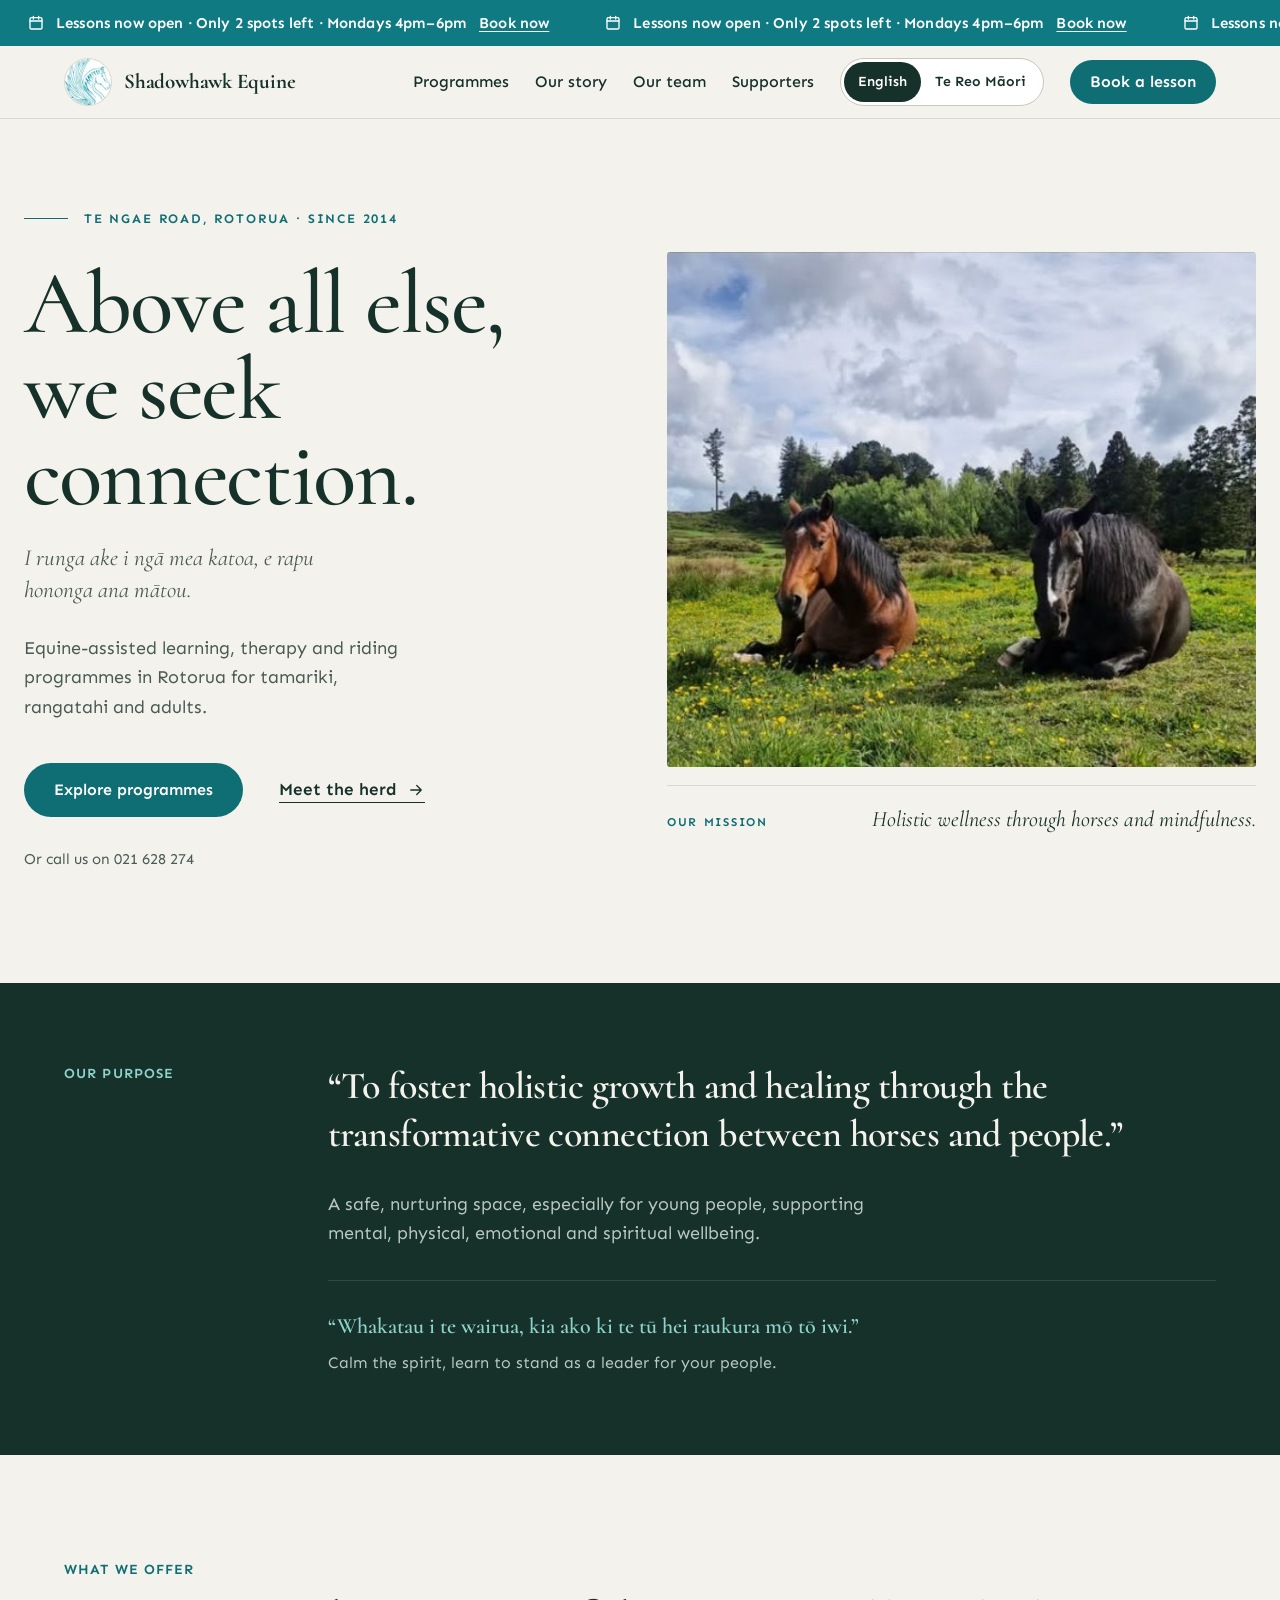
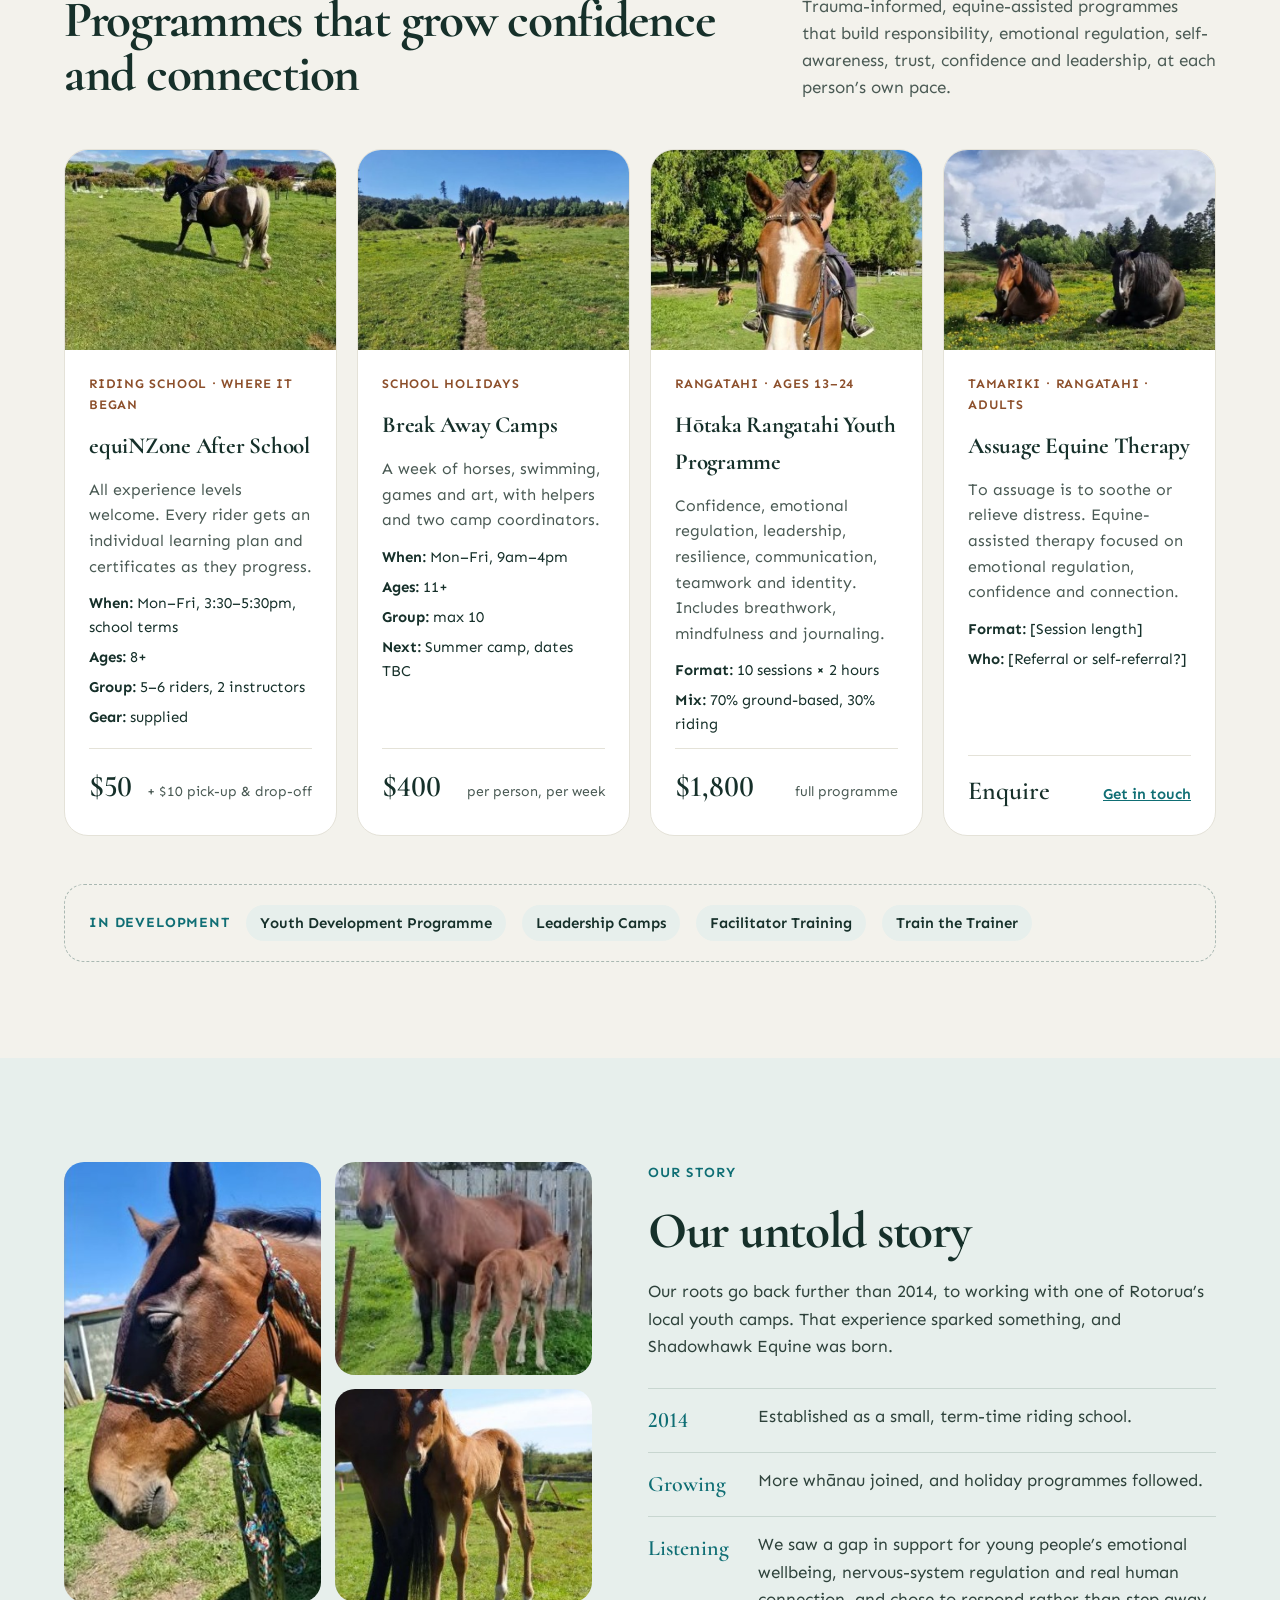
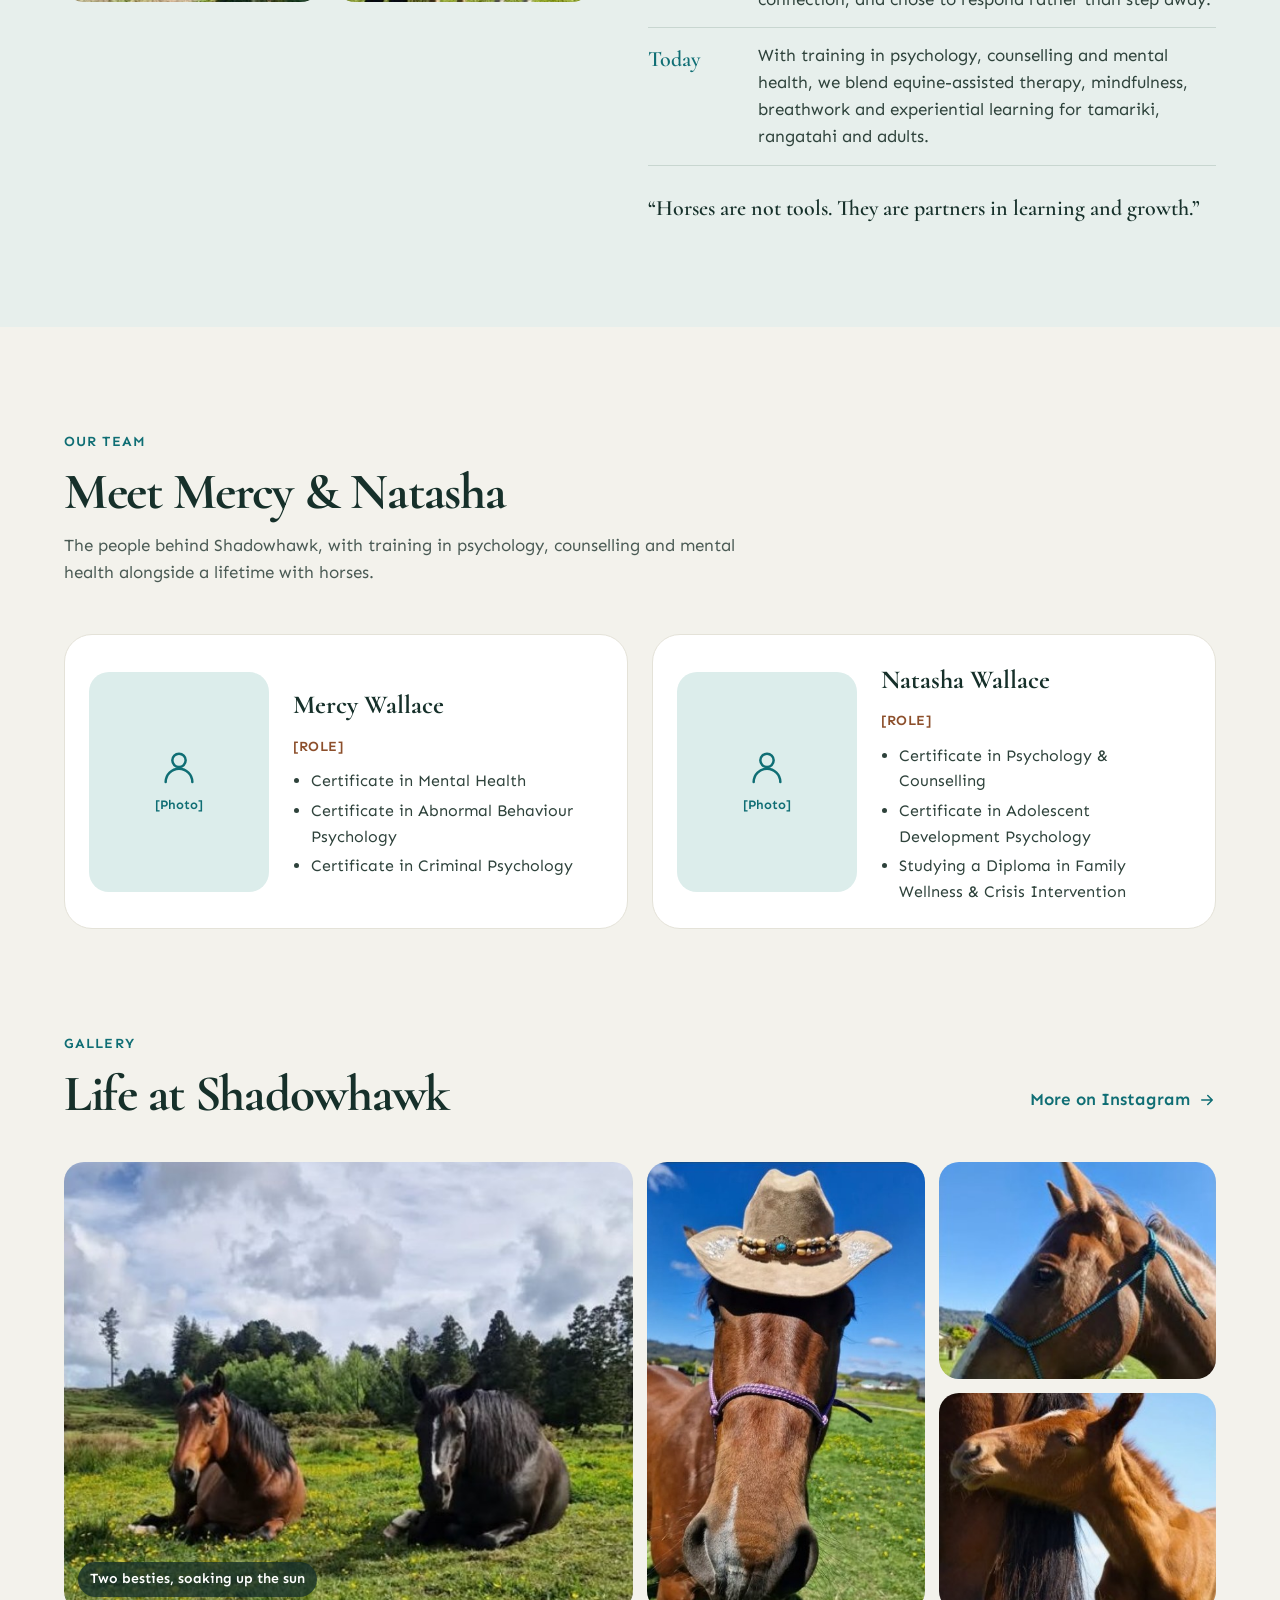
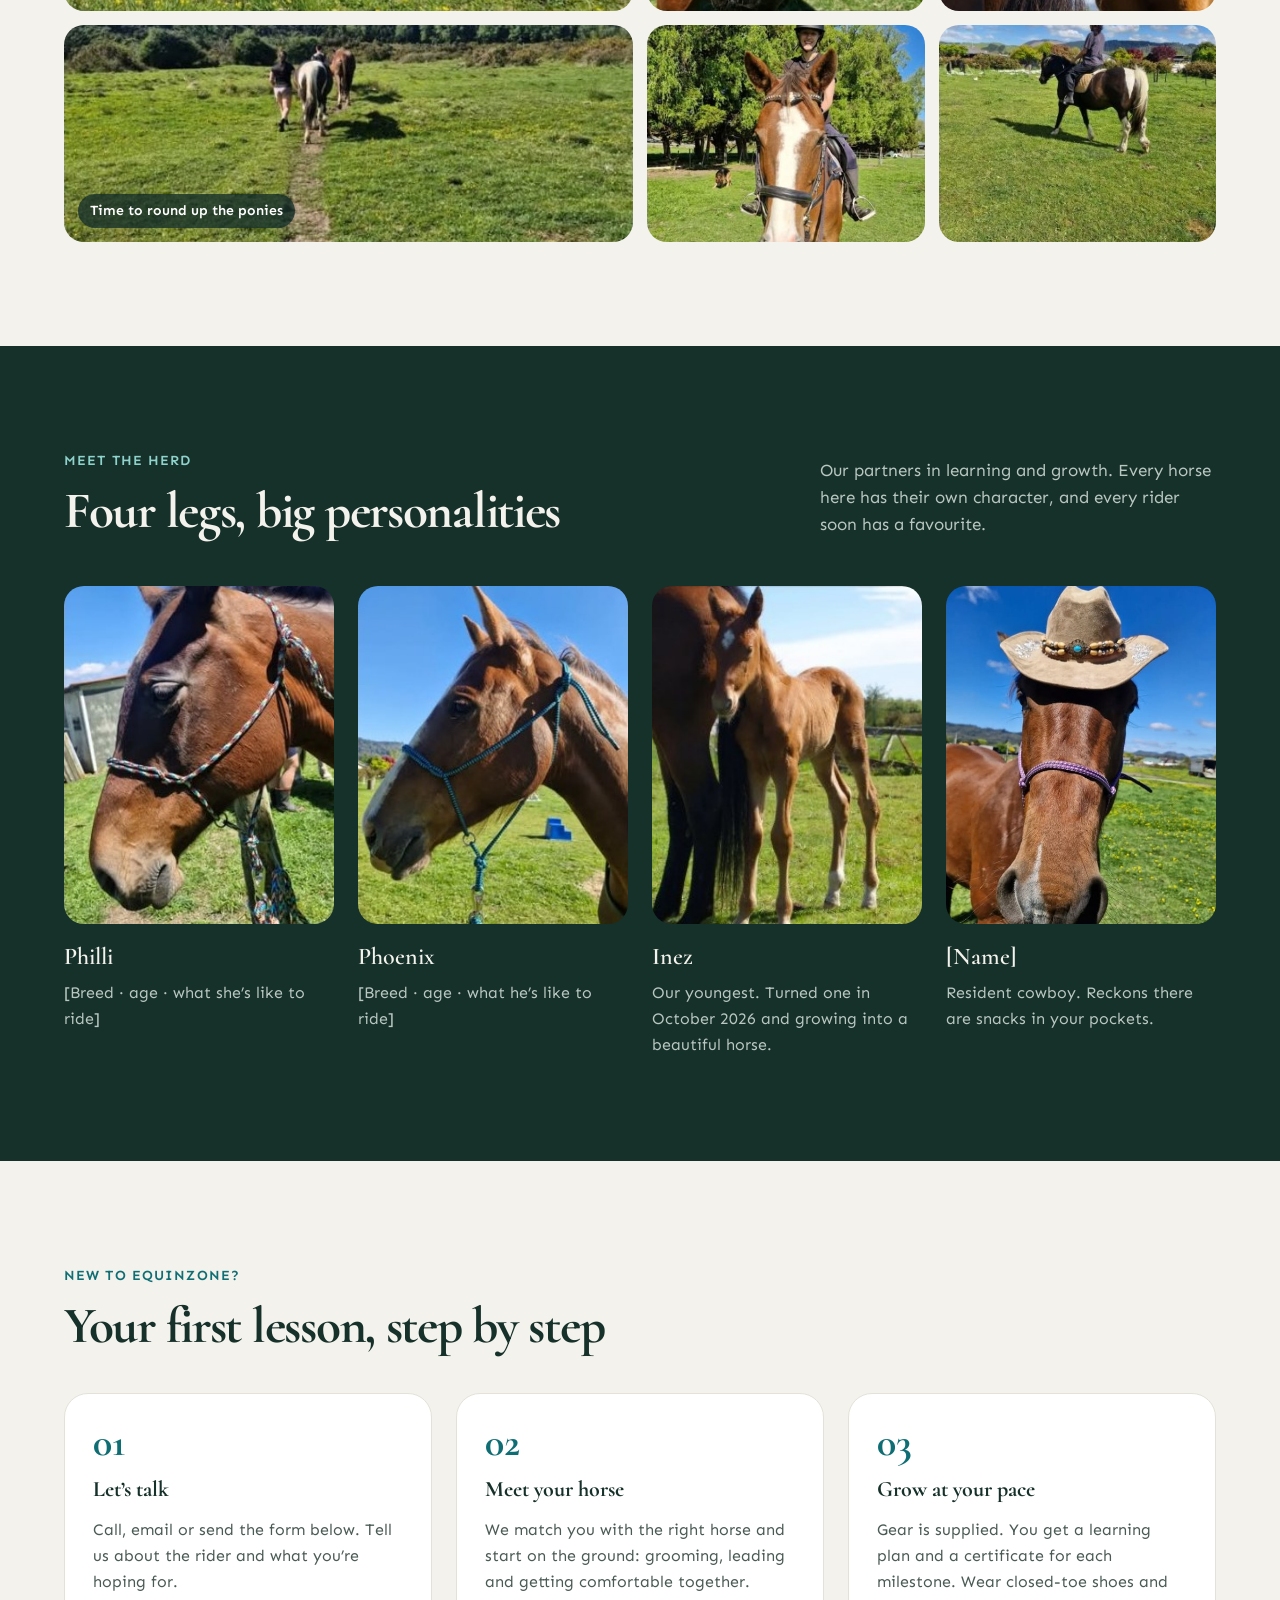
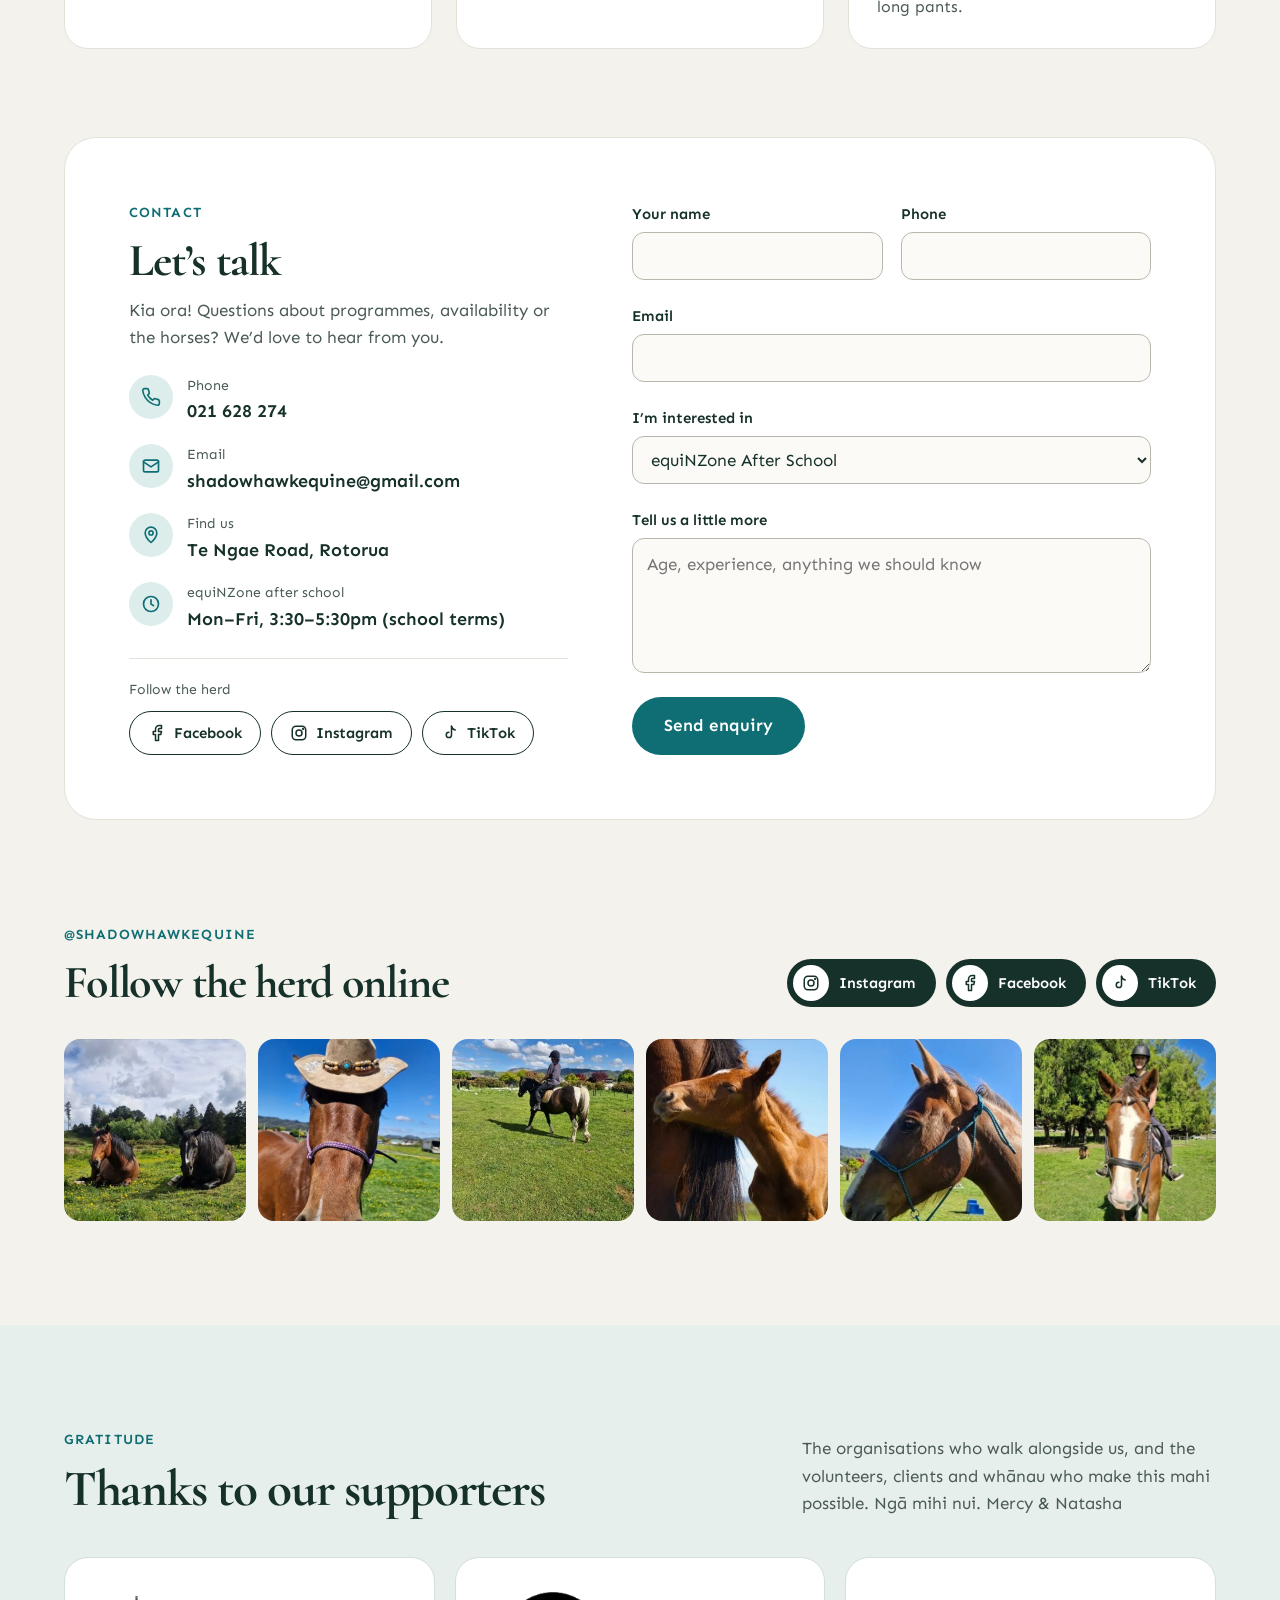
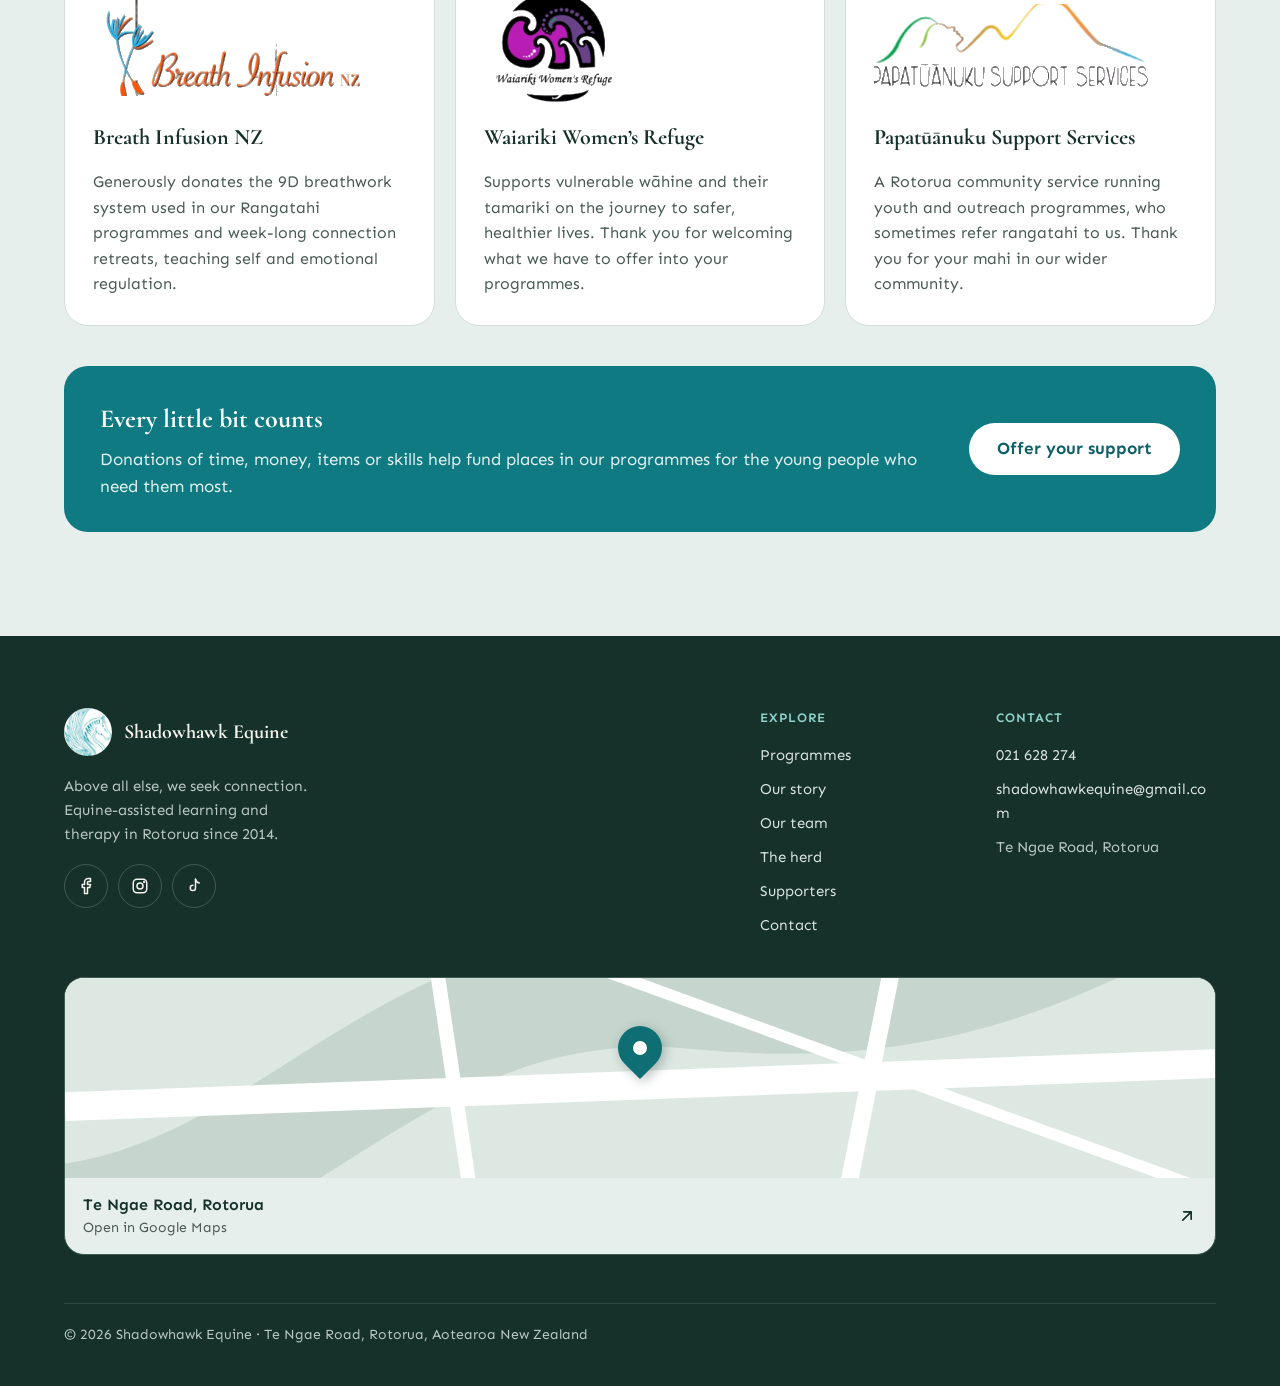
==== commit df80160d: "Redesign hero, switch to Cormorant + Sen, add subtle motion - Split editorial hero with the photo sh" ====
--- a/index.html
+++ b/index.html
@@ -8,12 +8,12 @@
 <link rel="icon" href="images/logo.jpg">
 <link rel="preconnect" href="https://fonts.googleapis.com">
 <link rel="preconnect" href="https://fonts.gstatic.com" crossorigin>
-<link href="https://fonts.googleapis.com/css2?family=Plus+Jakarta+Sans:wght@500;600;700;800&amp;family=Inter:wght@400;500;600&amp;display=swap" rel="stylesheet">
+<link href="https://fonts.googleapis.com/css2?family=Cormorant:ital,wght@0,400;0,500;0,600;1,400;1,500&amp;family=Sen:wght@400..700&amp;display=swap" rel="stylesheet">
 <link rel="stylesheet" href="css/styles.css">
 <script src="js/main.js" defer></script>
 </head>
 <body>
-<div class="page" style="font-family: 'Inter', system-ui, sans-serif; color: #16302A; background: #F3F2EC; font-size: 17px; line-height: 1.6; width: 100%; min-width: 0">
+<div class="page" style="font-family: var(--body); color: #16302A; background: #F3F2EC; font-size: 17px; line-height: 1.6; width: 100%; min-width: 0">
 
 <!-- BANNER + NAV -->
 <header style="position: sticky; top: 0; z-index: 10; background: rgba(243,242,236,0.95); backdrop-filter: blur(8px); border-bottom: 1px solid #DAD8CE">
@@ -64,13 +64,13 @@
 <nav aria-label="Main" style="max-width: 1200px; margin: 0 auto; padding: 12px 24px; display: flex; flex-wrap: wrap; align-items: center; justify-content: space-between; gap: 12px 32px">
 <a href="#top" style="display: flex; align-items: center; gap: 12px; text-decoration: none; color: #16302A">
 <img src="images/logo.jpg" alt="Shadowhawk Equine logo" style="width: 48px; height: 48px; border-radius: 50%; object-fit: cover; background: #FFFFFF; border: 1px solid #DAD8CE">
-<span style="font-family: 'Plus Jakarta Sans', sans-serif; font-weight: 700; font-size: 21px; letter-spacing: -0.01em">Shadowhawk Equine</span>
+<span style="font-family: var(--display); font-weight: 700; font-size: 21px; letter-spacing: -0.01em">Shadowhawk Equine</span>
 </a>
 <div style="display: flex; flex-wrap: wrap; align-items: center; gap: 4px 26px; font-weight: 500; font-size: 16px">
-<a href="#programmes" style="color: #16302A; text-decoration: none; padding: 10px 0"><span data-i18n="lessons">Programmes</span></a>
-<a href="#about" style="color: #16302A; text-decoration: none; padding: 10px 0"><span data-i18n="about">Our story</span></a>
-<a href="#team" style="color: #16302A; text-decoration: none; padding: 10px 0"><span data-i18n="trainers">Our team</span></a>
-<a href="#supporters" style="color: #16302A; text-decoration: none; padding: 10px 0"><span data-i18n="supportersNav">Supporters</span></a>
+<a href="#programmes" class="nav-link" style="color: #16302A; text-decoration: none; padding: 10px 0"><span data-i18n="lessons">Programmes</span></a>
+<a href="#about" class="nav-link" style="color: #16302A; text-decoration: none; padding: 10px 0"><span data-i18n="about">Our story</span></a>
+<a href="#team" class="nav-link" style="color: #16302A; text-decoration: none; padding: 10px 0"><span data-i18n="trainers">Our team</span></a>
+<a href="#supporters" class="nav-link" style="color: #16302A; text-decoration: none; padding: 10px 0"><span data-i18n="supportersNav">Supporters</span></a>
 <div role="group" aria-label="Language / Reo" style="display: inline-flex; padding: 3px; border-radius: 999px; border: 1px solid #C9C7BC; background: #FFFFFF">
 <button type="button" class="lang-btn is-active" data-set-lang="en" lang="en" aria-pressed="true">English</button>
 <button type="button" class="lang-btn" data-set-lang="mi" lang="mi" aria-pressed="false">Te Reo Māori</button>
@@ -81,40 +81,35 @@
 </header>
 
 <!-- HERO -->
-<section id="top" class="hero-bg" style="position: relative; color: #FFFFFF">
-<div aria-hidden="true" style="position: absolute; inset: 0; background: rgba(14, 32, 27, 0.64)"></div>
-<div style="position: relative; max-width: 1200px; margin: 0 auto; padding: 128px 24px 136px; display: flex; flex-direction: column; gap: 24px; box-sizing: border-box">
-<p style="margin: 0; display: inline-flex; align-items: center; gap: 8px; font-size: 14px; font-weight: 600; letter-spacing: 0.08em; text-transform: uppercase; color: #8FD3CD">
-<svg aria-hidden="true" width="16" height="16" viewBox="0 0 24 24" fill="none" stroke="currentColor" stroke-width="2" stroke-linecap="round" stroke-linejoin="round"><path d="M12 21s-7-6.2-7-11.5A7 7 0 0 1 19 9.5C19 14.8 12 21 12 21z"></path><circle cx="12" cy="9.5" r="2.5"></circle></svg>
-<span data-i18n="heroEyebrow">Te Ngae Road, Rotorua · Since 2014</span>
-</p>
-<h1 style="margin: 0; max-width: 15ch; font-family: 'Plus Jakarta Sans', sans-serif; font-weight: 800; font-size: clamp(42px, 5.8vw, 80px); line-height: 1.02; letter-spacing: -0.03em; color: #FFFFFF"><span data-i18n="heroTitle">Above all else, we seek connection.</span></h1>
-<p lang="mi" data-alt-lang style="margin: 0; font-size: 19px; font-style: italic; color: #CFE6E2; max-width: 46ch"><span data-i18n="heroAlt">I runga ake i ngā mea katoa, e rapu hononga ana mātou.</span></p>
-<p style="margin: 0; font-size: 20px; line-height: 1.55; color: #E3ECE8; max-width: 44ch"><span data-i18n="heroSub">Equine-assisted learning, therapy and riding programmes in Rotorua for tamariki, rangatahi and adults.</span></p>
-<div style="display: flex; align-items: flex-start; gap: 14px; padding: 16px 20px; border-radius: 16px; background: rgba(255, 255, 255, 0.12); border: 1px solid rgba(255, 255, 255, 0.28); max-width: 520px; box-sizing: border-box">
-<svg aria-hidden="true" width="22" height="22" viewBox="0 0 24 24" fill="none" stroke="#8FD3CD" stroke-width="2" stroke-linecap="round" stroke-linejoin="round" style="flex: none; margin-top: 2px"><path d="M12 21c-4-3-8-6.5-8-11a4.5 4.5 0 0 1 8-2.8A4.5 4.5 0 0 1 20 10c0 4.5-4 8-8 11z"></path></svg>
-<p style="margin: 0; display: flex; flex-direction: column; gap: 2px"><span style="font-size: 13px; font-weight: 600; letter-spacing: 0.08em; text-transform: uppercase; color: #8FD3CD"><span data-i18n="missionLabel">Our mission</span></span><span style="font-size: 18px; font-weight: 600; color: #FFFFFF; line-height: 1.4"><span data-i18n="missionShort">Holistic wellness through horses and mindfulness.</span></span></p>
-</div>
-<div style="display: flex; flex-wrap: wrap; gap: 12px; margin-top: 8px">
-<a href="#programmes" style="display: inline-flex; align-items: center; min-height: 52px; padding: 0 28px; border-radius: 999px; background: var(--accent); color: #FFFFFF; text-decoration: none; font-weight: 600; font-size: 17px"><span data-i18n="seeProgrammes">Explore programmes</span></a>
-<a href="#herd" style="display: inline-flex; align-items: center; min-height: 52px; padding: 0 28px; border-radius: 999px; border: 1.5px solid #FFFFFF; color: #FFFFFF; text-decoration: none; font-weight: 600; font-size: 17px"><span data-i18n="meetHerd">Meet the herd</span></a>
-</div>
-<a href="tel:+6421628274" style="display: inline-flex; align-items: center; gap: 10px; color: #FFFFFF; text-decoration: none; font-weight: 600; margin-top: 4px; align-self: flex-start">
-<svg aria-hidden="true" width="18" height="18" viewBox="0 0 24 24" fill="none" stroke="currentColor" stroke-width="2" stroke-linecap="round" stroke-linejoin="round"><path d="M22 16.9v3a2 2 0 0 1-2.2 2 19.8 19.8 0 0 1-8.6-3.1 19.5 19.5 0 0 1-6-6A19.8 19.8 0 0 1 2.1 4.2 2 2 0 0 1 4.1 2h3a2 2 0 0 1 2 1.7c.1.9.4 1.8.7 2.7a2 2 0 0 1-.5 2.1L8 9.8a16 16 0 0 0 6 6l1.3-1.3a2 2 0 0 1 2.1-.4c.9.3 1.8.6 2.7.7a2 2 0 0 1 1.7 2z"></path></svg>
-<span data-i18n="call">Or call us on</span> 021 628 274
-</a>
+<section id="top" class="hero">
+<div class="hero-inner">
+<div class="hero-copy">
+<p class="hero-eyebrow"><span data-i18n="heroEyebrow">Te Ngae Road, Rotorua · Since 2014</span></p>
+<h1 class="hero-title"><span data-i18n="heroTitle">Above all else, we seek connection.</span></h1>
+<p lang="mi" data-alt-lang class="hero-alt"><span data-i18n="heroAlt">I runga ake i ngā mea katoa, e rapu hononga ana mātou.</span></p>
+<p class="hero-sub"><span data-i18n="heroSub">Equine-assisted learning, therapy and riding programmes in Rotorua for tamariki, rangatahi and adults.</span></p>
+<div class="hero-actions">
+<a href="#programmes" class="hero-btn"><span data-i18n="seeProgrammes">Explore programmes</span></a>
+<a href="#herd" class="hero-link"><span data-i18n="meetHerd">Meet the herd</span><svg aria-hidden="true" width="18" height="18" viewBox="0 0 24 24" fill="none" stroke="currentColor" stroke-width="1.75" stroke-linecap="round" stroke-linejoin="round"><path d="M5 12h14M13 6l6 6-6 6"></path></svg></a>
+</div>
+<a href="tel:+6421628274" class="hero-phone"><span data-i18n="call">Or call us on</span>&nbsp;021 628 274</a>
+</div>
+<figure class="hero-figure">
+<div class="hero-frame"><img src="images/herd-resting.jpg" alt="Two of the Shadowhawk horses lying down together in a sunny paddock" width="625" height="547" fetchpriority="high"></div>
+<figcaption class="hero-caption"><span class="hero-caption-label"><span data-i18n="missionLabel">Our mission</span></span><span class="hero-caption-text"><span data-i18n="missionShort">Holistic wellness through horses and mindfulness.</span></span></figcaption>
+</figure>
 </div>
 </section>
 
 <!-- MISSION BAND -->
 <section aria-label="Our purpose" style="background: #16302A; color: #F3F2EC">
-<div style="max-width: 1200px; margin: 0 auto; padding: 80px 24px; display: flex; flex-wrap: wrap; gap: 32px 64px; align-items: flex-start">
+<div data-reveal style="max-width: 1200px; margin: 0 auto; padding: 80px 24px; display: flex; flex-wrap: wrap; gap: 32px 64px; align-items: flex-start">
 <p style="margin: 0; flex: 0 1 200px; font-size: 14px; font-weight: 600; letter-spacing: 0.08em; text-transform: uppercase; color: #8FD3CD"><span data-i18n="purpose">Our purpose</span></p>
 <div style="flex: 1 1 560px; min-width: 0; display: flex; flex-direction: column; gap: 32px">
-<p style="margin: 0; font-family: 'Plus Jakarta Sans', sans-serif; font-weight: 600; font-size: clamp(26px, 3vw, 38px); line-height: 1.25; letter-spacing: -0.015em"><span data-i18n="mission">“To foster holistic growth and healing through the transformative connection between horses and people.”</span></p>
+<p style="margin: 0; font-family: var(--display); font-weight: 600; font-size: clamp(26px, 3vw, 38px); line-height: 1.25; letter-spacing: -0.015em"><span data-i18n="mission">“To foster holistic growth and healing through the transformative connection between horses and people.”</span></p>
 <p style="margin: 0; font-size: 18px; color: #B9C7C1; max-width: 60ch">A safe, nurturing space, especially for young people, supporting mental, physical, emotional and spiritual wellbeing.</p>
 <figure style="margin: 0; padding-top: 28px; border-top: 1px solid #2D4A42; display: flex; flex-direction: column; gap: 6px">
-<blockquote lang="mi" style="margin: 0; font-family: 'Plus Jakarta Sans', sans-serif; font-weight: 600; font-size: 22px; color: #8FD3CD">“Whakatau i te wairua, kia ako ki te tū hei raukura mō tō iwi.”</blockquote>
+<blockquote lang="mi" style="margin: 0; font-family: var(--display); font-weight: 600; font-size: 22px; color: #8FD3CD">“Whakatau i te wairua, kia ako ki te tū hei raukura mō tō iwi.”</blockquote>
 <figcaption style="font-size: 16px; color: #B9C7C1">Calm the spirit, learn to stand as a leader for your people.</figcaption>
 </figure>
 </div>
@@ -123,20 +118,20 @@
 
 <!-- PROGRAMMES -->
 <section id="programmes" style="max-width: 1200px; margin: 0 auto; padding: 104px 24px 96px; display: flex; flex-direction: column; gap: 48px">
-<div style="display: flex; flex-wrap: wrap; justify-content: space-between; align-items: flex-end; gap: 16px 48px">
+<div data-reveal style="display: flex; flex-wrap: wrap; justify-content: space-between; align-items: flex-end; gap: 16px 48px">
 <div style="flex: 1 1 520px; display: flex; flex-direction: column; gap: 12px">
 <p style="margin: 0; font-size: 14px; font-weight: 600; letter-spacing: 0.08em; text-transform: uppercase; color: #0F6E74"><span data-i18n="offer">What we offer</span></p>
-<h2 style="margin: 0; font-family: 'Plus Jakarta Sans', sans-serif; font-weight: 700; font-size: clamp(34px, 4vw, 52px); line-height: 1.05; letter-spacing: -0.025em"><span data-i18n="offerTitle">Programmes that grow confidence and connection</span></h2>
+<h2 style="margin: 0; font-family: var(--display); font-weight: 700; font-size: clamp(34px, 4vw, 52px); line-height: 1.05; letter-spacing: -0.025em"><span data-i18n="offerTitle">Programmes that grow confidence and connection</span></h2>
 </div>
 <p style="margin: 0; flex: 1 1 340px; color: #4A5A54; max-width: 46ch">Trauma-informed, equine-assisted programmes that build responsibility, emotional regulation, self-awareness, trust, confidence and leadership, at each person’s own pace.</p>
 </div>
-<div style="display: grid; grid-template-columns: repeat(auto-fit, minmax(270px, 1fr)); gap: 20px">
+<div data-reveal-group style="display: grid; grid-template-columns: repeat(auto-fit, minmax(270px, 1fr)); gap: 20px">
 
 <article style="background: #FFFFFF; border-radius: 24px; overflow: hidden; display: flex; flex-direction: column; border: 1px solid #E4E2D8">
 <img src="images/pony-lesson.jpg" alt="A young rider on a skewbald pony" style="width: 100%; height: 200px; object-fit: cover">
 <div style="padding: 24px; display: flex; flex-direction: column; gap: 12px; flex: 1">
 <p style="margin: 0; font-size: 13px; font-weight: 600; letter-spacing: 0.06em; text-transform: uppercase; color: #8C4F2B">Riding school · Where it began</p>
-<h3 style="margin: 0; font-family: 'Plus Jakarta Sans', sans-serif; font-weight: 700; font-size: 23px; letter-spacing: -0.01em">equiNZone After School</h3>
+<h3 style="margin: 0; font-family: var(--display); font-weight: 700; font-size: 23px; letter-spacing: -0.01em">equiNZone After School</h3>
 <p style="margin: 0; color: #4A5A54; font-size: 16px">All experience levels welcome. Every rider gets an individual learning plan and certificates as they progress.</p>
 <ul style="margin: 0; padding: 0; list-style: none; display: flex; flex-direction: column; gap: 6px; font-size: 15px">
 <li><strong>When:</strong> Mon–Fri, 3:30–5:30pm, school terms</li>
@@ -145,7 +140,7 @@
 <li><strong>Gear:</strong> supplied</li>
 </ul>
 <div style="margin-top: auto; padding-top: 14px; border-top: 1px solid #E4E2D8; display: flex; justify-content: space-between; align-items: baseline; gap: 8px">
-<span style="font-family: 'Plus Jakarta Sans', sans-serif; font-weight: 800; font-size: 26px">$50</span>
+<span style="font-family: var(--display); font-weight: 600; font-size: 30px; font-variant-numeric: lining-nums">$50</span>
 <span style="font-size: 14px; color: #4A5A54">+ $10 pick-up &amp; drop-off</span>
 </div>
 </div>
@@ -155,7 +150,7 @@
 <img src="images/paddock-roundup.jpg" alt="Riders leading horses across a paddock" style="width: 100%; height: 200px; object-fit: cover; object-position: center 60%">
 <div style="padding: 24px; display: flex; flex-direction: column; gap: 12px; flex: 1">
 <p style="margin: 0; font-size: 13px; font-weight: 600; letter-spacing: 0.06em; text-transform: uppercase; color: #8C4F2B">School holidays</p>
-<h3 style="margin: 0; font-family: 'Plus Jakarta Sans', sans-serif; font-weight: 700; font-size: 23px; letter-spacing: -0.01em">Break Away Camps</h3>
+<h3 style="margin: 0; font-family: var(--display); font-weight: 700; font-size: 23px; letter-spacing: -0.01em">Break Away Camps</h3>
 <p style="margin: 0; color: #4A5A54; font-size: 16px">A week of horses, swimming, games and art, with helpers and two camp coordinators.</p>
 <ul style="margin: 0; padding: 0; list-style: none; display: flex; flex-direction: column; gap: 6px; font-size: 15px">
 <li><strong>When:</strong> Mon–Fri, 9am–4pm</li>
@@ -164,7 +159,7 @@
 <li><strong>Next:</strong> Summer camp, dates TBC</li>
 </ul>
 <div style="margin-top: auto; padding-top: 14px; border-top: 1px solid #E4E2D8; display: flex; justify-content: space-between; align-items: baseline; gap: 8px">
-<span style="font-family: 'Plus Jakarta Sans', sans-serif; font-weight: 800; font-size: 26px">$400</span>
+<span style="font-family: var(--display); font-weight: 600; font-size: 30px; font-variant-numeric: lining-nums">$400</span>
 <span style="font-size: 14px; color: #4A5A54">per person, per week</span>
 </div>
 </div>
@@ -174,14 +169,14 @@
 <img src="images/rider-chestnut.jpg" alt="A rider on a chestnut horse with a white blaze" style="width: 100%; height: 200px; object-fit: cover; object-position: center 35%">
 <div style="padding: 24px; display: flex; flex-direction: column; gap: 12px; flex: 1">
 <p style="margin: 0; font-size: 13px; font-weight: 600; letter-spacing: 0.06em; text-transform: uppercase; color: #8C4F2B">Rangatahi · Ages 13–24</p>
-<h3 style="margin: 0; font-family: 'Plus Jakarta Sans', sans-serif; font-weight: 700; font-size: 23px; letter-spacing: -0.01em">Hōtaka Rangatahi Youth Programme</h3>
+<h3 style="margin: 0; font-family: var(--display); font-weight: 700; font-size: 23px; letter-spacing: -0.01em">Hōtaka Rangatahi Youth Programme</h3>
 <p style="margin: 0; color: #4A5A54; font-size: 16px">Confidence, emotional regulation, leadership, resilience, communication, teamwork and identity. Includes breathwork, mindfulness and journaling.</p>
 <ul style="margin: 0; padding: 0; list-style: none; display: flex; flex-direction: column; gap: 6px; font-size: 15px">
 <li><strong>Format:</strong> 10 sessions × 2 hours</li>
 <li><strong>Mix:</strong> 70% ground-based, 30% riding</li>
 </ul>
 <div style="margin-top: auto; padding-top: 14px; border-top: 1px solid #E4E2D8; display: flex; justify-content: space-between; align-items: baseline; gap: 8px">
-<span style="font-family: 'Plus Jakarta Sans', sans-serif; font-weight: 800; font-size: 26px">$1,800</span>
+<span style="font-family: var(--display); font-weight: 600; font-size: 30px; font-variant-numeric: lining-nums">$1,800</span>
 <span style="font-size: 14px; color: #4A5A54">full programme</span>
 </div>
 </div>
@@ -191,21 +186,21 @@
 <img src="images/herd-resting.jpg" alt="Two horses lying calmly in the grass" style="width: 100%; height: 200px; object-fit: cover">
 <div style="padding: 24px; display: flex; flex-direction: column; gap: 12px; flex: 1">
 <p style="margin: 0; font-size: 13px; font-weight: 600; letter-spacing: 0.06em; text-transform: uppercase; color: #8C4F2B">Tamariki · Rangatahi · Adults</p>
-<h3 style="margin: 0; font-family: 'Plus Jakarta Sans', sans-serif; font-weight: 700; font-size: 23px; letter-spacing: -0.01em">Assuage Equine Therapy</h3>
+<h3 style="margin: 0; font-family: var(--display); font-weight: 700; font-size: 23px; letter-spacing: -0.01em">Assuage Equine Therapy</h3>
 <p style="margin: 0; color: #4A5A54; font-size: 16px">To assuage is to soothe or relieve distress. Equine-assisted therapy focused on emotional regulation, confidence and connection.</p>
 <ul style="margin: 0; padding: 0; list-style: none; display: flex; flex-direction: column; gap: 6px; font-size: 15px">
 <li><strong>Format:</strong> [Session length]</li>
 <li><strong>Who:</strong> [Referral or self-referral?]</li>
 </ul>
 <div style="margin-top: auto; padding-top: 14px; border-top: 1px solid #E4E2D8; display: flex; justify-content: space-between; align-items: baseline; gap: 8px">
-<span style="font-family: 'Plus Jakarta Sans', sans-serif; font-weight: 800; font-size: 22px">Enquire</span>
+<span style="font-family: var(--display); font-weight: 600; font-size: 26px">Enquire</span>
 <a href="#contact" style="font-size: 15px; font-weight: 600">Get in touch</a>
 </div>
 </div>
 </article>
 </div>
 
-<div style="display: flex; flex-wrap: wrap; align-items: center; gap: 12px 16px; padding: 20px 24px; border-radius: 20px; border: 1px dashed #A9B8B2">
+<div data-reveal style="display: flex; flex-wrap: wrap; align-items: center; gap: 12px 16px; padding: 20px 24px; border-radius: 20px; border: 1px dashed #A9B8B2">
 <span style="font-size: 14px; font-weight: 700; letter-spacing: 0.06em; text-transform: uppercase; color: #0F6E74"><span data-i18n="comingSoon">In development</span></span>
 <span style="display: inline-flex; align-items: center; min-height: 36px; padding: 0 14px; border-radius: 999px; background: #E7EFEC; font-size: 15px; font-weight: 600">Youth Development Programme</span>
 <span style="display: inline-flex; align-items: center; min-height: 36px; padding: 0 14px; border-radius: 999px; background: #E7EFEC; font-size: 15px; font-weight: 600">Leadership Camps</span>
@@ -217,55 +212,55 @@
 <!-- STORY -->
 <section id="about" style="background: #E7EFEC">
 <div style="max-width: 1200px; margin: 0 auto; padding: 104px 24px; display: flex; flex-wrap: wrap; align-items: flex-start; gap: 56px">
-<div style="flex: 1 1 420px; min-width: 0; display: grid; grid-template-columns: repeat(2, minmax(0, 1fr)); gap: 14px">
+<div data-reveal style="flex: 1 1 420px; min-width: 0; display: grid; grid-template-columns: repeat(2, minmax(0, 1fr)); gap: 14px">
 <img src="images/philli.jpg" alt="Philli, a dark bay horse, in a rope halter" style="width: 100%; height: 440px; object-fit: cover; border-radius: 20px">
 <div style="display: flex; flex-direction: column; gap: 14px">
 <img src="images/mare-foal.jpg" alt="A mare standing with her foal by the fence" style="width: 100%; height: 213px; object-fit: cover; border-radius: 20px">
 <img src="images/inez.jpg" alt="Inez the foal standing beside her mother" style="width: 100%; height: 213px; object-fit: cover; border-radius: 20px">
 </div>
 </div>
-<div style="flex: 1 1 460px; min-width: 0; display: flex; flex-direction: column; gap: 20px">
+<div data-reveal style="flex: 1 1 460px; min-width: 0; display: flex; flex-direction: column; gap: 20px">
 <p style="margin: 0; font-size: 14px; font-weight: 600; letter-spacing: 0.08em; text-transform: uppercase; color: #0F6E74"><span data-i18n="about">Our story</span></p>
-<h2 style="margin: 0; font-family: 'Plus Jakarta Sans', sans-serif; font-weight: 700; font-size: clamp(34px, 4vw, 52px); line-height: 1.05; letter-spacing: -0.025em"><span data-i18n="aboutTitle">Our untold story</span></h2>
+<h2 style="margin: 0; font-family: var(--display); font-weight: 700; font-size: clamp(34px, 4vw, 52px); line-height: 1.05; letter-spacing: -0.025em"><span data-i18n="aboutTitle">Our untold story</span></h2>
 <p style="margin: 0; color: #2E423B">Our roots go back further than 2014, to working with one of Rotorua’s local youth camps. That experience sparked something, and Shadowhawk Equine was born.</p>
 <ol style="margin: 8px 0 0; padding: 0; list-style: none; display: flex; flex-direction: column; gap: 0">
 <li style="display: flex; gap: 18px; padding: 14px 0; border-top: 1px solid #C8D6D0">
-<span style="flex: none; width: 92px; font-family: 'Plus Jakarta Sans', sans-serif; font-weight: 800; font-size: 18px; color: #0F6E74">2014</span>
+<span style="flex: none; width: 92px; font-family: var(--display); font-weight: 600; font-size: 22px; font-variant-numeric: lining-nums; color: #0F6E74">2014</span>
 <span style="color: #2E423B">Established as a small, term-time riding school.</span>
 </li>
 <li style="display: flex; gap: 18px; padding: 14px 0; border-top: 1px solid #C8D6D0">
-<span style="flex: none; width: 92px; font-family: 'Plus Jakarta Sans', sans-serif; font-weight: 800; font-size: 18px; color: #0F6E74">Growing</span>
+<span style="flex: none; width: 92px; font-family: var(--display); font-weight: 600; font-size: 22px; font-variant-numeric: lining-nums; color: #0F6E74">Growing</span>
 <span style="color: #2E423B">More whānau joined, and holiday programmes followed.</span>
 </li>
 <li style="display: flex; gap: 18px; padding: 14px 0; border-top: 1px solid #C8D6D0">
-<span style="flex: none; width: 92px; font-family: 'Plus Jakarta Sans', sans-serif; font-weight: 800; font-size: 18px; color: #0F6E74">Listening</span>
+<span style="flex: none; width: 92px; font-family: var(--display); font-weight: 600; font-size: 22px; font-variant-numeric: lining-nums; color: #0F6E74">Listening</span>
 <span style="color: #2E423B">We saw a gap in support for young people’s emotional wellbeing, nervous-system regulation and real human connection, and chose to respond rather than step away.</span>
 </li>
 <li style="display: flex; gap: 18px; padding: 14px 0; border-top: 1px solid #C8D6D0; border-bottom: 1px solid #C8D6D0">
-<span style="flex: none; width: 92px; font-family: 'Plus Jakarta Sans', sans-serif; font-weight: 800; font-size: 18px; color: #0F6E74">Today</span>
+<span style="flex: none; width: 92px; font-family: var(--display); font-weight: 600; font-size: 22px; font-variant-numeric: lining-nums; color: #0F6E74">Today</span>
 <span style="color: #2E423B">With training in psychology, counselling and mental health, we blend equine-assisted therapy, mindfulness, breathwork and experiential learning for tamariki, rangatahi and adults.</span>
 </li>
 </ol>
-<blockquote style="margin: 8px 0 0; font-family: 'Plus Jakarta Sans', sans-serif; font-weight: 600; font-size: 22px; line-height: 1.35; color: #16302A">“Horses are not tools. They are partners in learning and growth.”</blockquote>
+<blockquote style="margin: 8px 0 0; font-family: var(--display); font-weight: 600; font-size: 22px; line-height: 1.35; color: #16302A">“Horses are not tools. They are partners in learning and growth.”</blockquote>
 </div>
 </div>
 </section>
 
 <!-- TEAM -->
 <section id="team" style="max-width: 1200px; margin: 0 auto; padding: 104px 24px; display: flex; flex-direction: column; gap: 48px">
-<div style="display: flex; flex-direction: column; gap: 12px; max-width: 680px">
+<div data-reveal style="display: flex; flex-direction: column; gap: 12px; max-width: 680px">
 <p style="margin: 0; font-size: 14px; font-weight: 600; letter-spacing: 0.08em; text-transform: uppercase; color: #0F6E74"><span data-i18n="trainers">Our team</span></p>
-<h2 style="margin: 0; font-family: 'Plus Jakarta Sans', sans-serif; font-weight: 700; font-size: clamp(34px, 4vw, 52px); line-height: 1.05; letter-spacing: -0.025em"><span data-i18n="trainersTitle">Meet Mercy & Natasha</span></h2>
+<h2 style="margin: 0; font-family: var(--display); font-weight: 700; font-size: clamp(34px, 4vw, 52px); line-height: 1.05; letter-spacing: -0.025em"><span data-i18n="trainersTitle">Meet Mercy & Natasha</span></h2>
 <p style="margin: 0; color: #4A5A54">The people behind Shadowhawk, with training in psychology, counselling and mental health alongside a lifetime with horses.</p>
 </div>
-<div style="display: grid; grid-template-columns: repeat(auto-fit, minmax(340px, 1fr)); gap: 24px">
+<div data-reveal-group style="display: grid; grid-template-columns: repeat(auto-fit, minmax(340px, 1fr)); gap: 24px">
 <article style="display: flex; flex-wrap: wrap; align-items: center; justify-content: center; gap: 24px; padding: 24px; border-radius: 28px; background: #FFFFFF; border: 1px solid #E4E2D8">
 <div role="img" aria-label="Photo of Mercy Wallace (placeholder)" style="flex: 0 0 180px; height: 220px; border-radius: 20px; background: #DCEDEB; display: flex; flex-direction: column; align-items: center; justify-content: center; gap: 8px; color: #0F6E74">
 <svg aria-hidden="true" width="40" height="40" viewBox="0 0 24 24" fill="none" stroke="currentColor" stroke-width="1.5" stroke-linecap="round" stroke-linejoin="round"><circle cx="12" cy="8" r="4"></circle><path d="M4 21c0-4.4 3.6-8 8-8s8 3.6 8 8"></path></svg>
 <span style="font-size: 13px; font-weight: 600">[Photo]</span>
 </div>
 <div style="flex: 1 1 220px; min-width: 0; display: flex; flex-direction: column; gap: 10px">
-<h3 style="margin: 0; font-family: 'Plus Jakarta Sans', sans-serif; font-weight: 700; font-size: 26px">Mercy Wallace</h3>
+<h3 style="margin: 0; font-family: var(--display); font-weight: 700; font-size: 26px">Mercy Wallace</h3>
 <p style="margin: 0; font-size: 14px; font-weight: 600; letter-spacing: 0.04em; text-transform: uppercase; color: #8C4F2B">[Role]</p>
 <ul style="margin: 0; padding: 0 0 0 18px; display: flex; flex-direction: column; gap: 4px; color: #2E423B; font-size: 16px">
 <li>Certificate in Mental Health</li>
@@ -280,7 +275,7 @@
 <span style="font-size: 13px; font-weight: 600">[Photo]</span>
 </div>
 <div style="flex: 1 1 220px; min-width: 0; display: flex; flex-direction: column; gap: 10px">
-<h3 style="margin: 0; font-family: 'Plus Jakarta Sans', sans-serif; font-weight: 700; font-size: 26px">Natasha Wallace</h3>
+<h3 style="margin: 0; font-family: var(--display); font-weight: 700; font-size: 26px">Natasha Wallace</h3>
 <p style="margin: 0; font-size: 14px; font-weight: 600; letter-spacing: 0.04em; text-transform: uppercase; color: #8C4F2B">[Role]</p>
 <ul style="margin: 0; padding: 0 0 0 18px; display: flex; flex-direction: column; gap: 4px; color: #2E423B; font-size: 16px">
 <li>Certificate in Psychology &amp; Counselling</li>
@@ -294,14 +289,14 @@
 
 <!-- GALLERY -->
 <section id="gallery" aria-labelledby="gallery-title" style="max-width: 1200px; margin: 0 auto; padding: 0 24px 104px; display: flex; flex-direction: column; gap: 40px">
-<div style="display: flex; flex-wrap: wrap; justify-content: space-between; align-items: flex-end; gap: 16px 48px">
+<div data-reveal style="display: flex; flex-wrap: wrap; justify-content: space-between; align-items: flex-end; gap: 16px 48px">
 <div style="display: flex; flex-direction: column; gap: 12px">
 <p style="margin: 0; font-size: 14px; font-weight: 600; letter-spacing: 0.08em; text-transform: uppercase; color: #0F6E74"><span data-i18n="galleryEyebrow">Gallery</span></p>
-<h2 id="gallery-title" style="margin: 0; font-family: 'Plus Jakarta Sans', sans-serif; font-weight: 700; font-size: clamp(34px, 4vw, 52px); line-height: 1.05; letter-spacing: -0.025em"><span data-i18n="galleryTitle">Life at Shadowhawk</span></h2>
+<h2 id="gallery-title" style="margin: 0; font-family: var(--display); font-weight: 700; font-size: clamp(34px, 4vw, 52px); line-height: 1.05; letter-spacing: -0.025em"><span data-i18n="galleryTitle">Life at Shadowhawk</span></h2>
 </div>
 <a href="https://www.instagram.com/shadowhawkequine/" style="display: inline-flex; align-items: center; gap: 8px; min-height: 44px; font-weight: 600; color: #0F6E74; text-decoration: none"><span data-i18n="galleryMore">More on Instagram</span> <svg aria-hidden="true" width="18" height="18" viewBox="0 0 24 24" fill="none" stroke="currentColor" stroke-width="2" stroke-linecap="round" stroke-linejoin="round"><path d="M5 12h14M13 6l6 6-6 6"></path></svg></a>
 </div>
-<div style="display: grid; grid-template-columns: repeat(4, minmax(0, 1fr)); grid-template-rows: repeat(3, clamp(120px, 17vw, 240px)); gap: 14px">
+<div data-reveal-group style="display: grid; grid-template-columns: repeat(4, minmax(0, 1fr)); grid-template-rows: repeat(3, clamp(120px, 17vw, 240px)); gap: 14px">
 <figure style="margin: 0; grid-column: 1 / 3; grid-row: 1 / 3; position: relative; border-radius: 20px; overflow: hidden"><img src="images/herd-resting.jpg" alt="Two horses lying down together in a sunny paddock" style="width: 100%; height: 100%; object-fit: cover; display: block"><figcaption style="position: absolute; left: 14px; bottom: 14px; padding: 6px 12px; border-radius: 999px; background: rgba(22, 48, 42, 0.78); color: #FFFFFF; font-size: 14px; font-weight: 600">Two besties, soaking up the sun</figcaption></figure>
 <figure style="margin: 0; grid-column: 3 / 4; grid-row: 1 / 3; border-radius: 20px; overflow: hidden"><img src="images/cowboy-horse.jpg" alt="A bay horse wearing a cowboy hat" style="width: 100%; height: 100%; object-fit: cover; object-position: center 30%; display: block"></figure>
 <figure style="margin: 0; grid-column: 4 / 5; grid-row: 1 / 2; border-radius: 20px; overflow: hidden"><img src="images/phoenix.jpg" alt="Phoenix in a teal rope halter" style="width: 100%; height: 100%; object-fit: cover; object-position: center 30%; display: block"></figure>
@@ -315,39 +310,39 @@
 <!-- HERD -->
 <section id="herd" style="background: #16302A; color: #F3F2EC">
 <div style="max-width: 1200px; margin: 0 auto; padding: 104px 24px; display: flex; flex-direction: column; gap: 48px">
-<div style="display: flex; flex-wrap: wrap; justify-content: space-between; align-items: flex-end; gap: 16px 48px">
+<div data-reveal style="display: flex; flex-wrap: wrap; justify-content: space-between; align-items: flex-end; gap: 16px 48px">
 <div style="flex: 1 1 480px; display: flex; flex-direction: column; gap: 12px">
 <p style="margin: 0; font-size: 14px; font-weight: 600; letter-spacing: 0.08em; text-transform: uppercase; color: #8FD3CD"><span data-i18n="meetHerd">Meet the herd</span></p>
-<h2 style="margin: 0; font-family: 'Plus Jakarta Sans', sans-serif; font-weight: 700; font-size: clamp(34px, 4vw, 52px); line-height: 1.05; letter-spacing: -0.025em"><span data-i18n="herdTitle">Four legs, big personalities</span></h2>
+<h2 style="margin: 0; font-family: var(--display); font-weight: 700; font-size: clamp(34px, 4vw, 52px); line-height: 1.05; letter-spacing: -0.025em"><span data-i18n="herdTitle">Four legs, big personalities</span></h2>
 </div>
 <p style="margin: 0; flex: 1 1 340px; color: #B9C7C1; max-width: 44ch">Our partners in learning and growth. Every horse here has their own character, and every rider soon has a favourite.</p>
 </div>
-<div style="display: grid; grid-template-columns: repeat(auto-fit, minmax(240px, 1fr)); gap: 24px">
+<div data-reveal-group style="display: grid; grid-template-columns: repeat(auto-fit, minmax(240px, 1fr)); gap: 24px">
 <article style="display: flex; flex-direction: column; gap: 14px">
 <img src="images/philli.jpg" alt="Philli, a dark bay horse in a rope halter" style="width: 100%; aspect-ratio: 4 / 5; object-fit: cover; border-radius: 20px">
 <div style="display: flex; flex-direction: column; gap: 4px">
-<h3 style="margin: 0; font-family: 'Plus Jakarta Sans', sans-serif; font-weight: 600; font-size: 24px">Philli</h3>
+<h3 style="margin: 0; font-family: var(--display); font-weight: 600; font-size: 24px">Philli</h3>
 <p style="margin: 0; color: #B9C7C1; font-size: 16px">[Breed · age · what she’s like to ride]</p>
 </div>
 </article>
 <article style="display: flex; flex-direction: column; gap: 14px">
 <img src="images/phoenix.jpg" alt="Phoenix, a chestnut horse with a white blaze, in a teal rope halter" style="width: 100%; aspect-ratio: 4 / 5; object-fit: cover; border-radius: 20px">
 <div style="display: flex; flex-direction: column; gap: 4px">
-<h3 style="margin: 0; font-family: 'Plus Jakarta Sans', sans-serif; font-weight: 600; font-size: 24px">Phoenix</h3>
+<h3 style="margin: 0; font-family: var(--display); font-weight: 600; font-size: 24px">Phoenix</h3>
 <p style="margin: 0; color: #B9C7C1; font-size: 16px">[Breed · age · what he’s like to ride]</p>
 </div>
 </article>
 <article style="display: flex; flex-direction: column; gap: 14px">
 <img src="images/inez.jpg" alt="Inez, a chestnut foal, standing next to her mother" style="width: 100%; aspect-ratio: 4 / 5; object-fit: cover; border-radius: 20px">
 <div style="display: flex; flex-direction: column; gap: 4px">
-<h3 style="margin: 0; font-family: 'Plus Jakarta Sans', sans-serif; font-weight: 600; font-size: 24px">Inez</h3>
+<h3 style="margin: 0; font-family: var(--display); font-weight: 600; font-size: 24px">Inez</h3>
 <p style="margin: 0; color: #B9C7C1; font-size: 16px">Our youngest. Turned one in October 2026 and growing into a beautiful horse.</p>
 </div>
 </article>
 <article style="display: flex; flex-direction: column; gap: 14px">
 <img src="images/cowboy-horse.jpg" alt="A bay horse wearing a cowboy hat" style="width: 100%; aspect-ratio: 4 / 5; object-fit: cover; object-position: center 25%; border-radius: 20px">
 <div style="display: flex; flex-direction: column; gap: 4px">
-<h3 style="margin: 0; font-family: 'Plus Jakarta Sans', sans-serif; font-weight: 600; font-size: 24px">[Name]</h3>
+<h3 style="margin: 0; font-family: var(--display); font-weight: 600; font-size: 24px">[Name]</h3>
 <p style="margin: 0; color: #B9C7C1; font-size: 16px">Resident cowboy. Reckons there are snacks in your pockets.</p>
 </div>
 </article>
@@ -357,24 +352,24 @@
 
 <!-- FIRST LESSON -->
 <section aria-labelledby="first-lesson" style="max-width: 1200px; margin: 0 auto; padding: 104px 24px 88px; display: flex; flex-direction: column; gap: 40px">
-<div style="display: flex; flex-direction: column; gap: 12px; max-width: 640px">
+<div data-reveal style="display: flex; flex-direction: column; gap: 12px; max-width: 640px">
 <p style="margin: 0; font-size: 14px; font-weight: 600; letter-spacing: 0.08em; text-transform: uppercase; color: #0F6E74"><span data-i18n="newRider">New to equiNZone?</span></p>
-<h2 id="first-lesson" style="margin: 0; font-family: 'Plus Jakarta Sans', sans-serif; font-weight: 700; font-size: clamp(34px, 4vw, 52px); line-height: 1.05; letter-spacing: -0.025em"><span data-i18n="firstTitle">Your first lesson, step by step</span></h2>
-</div>
-<ol style="margin: 0; padding: 0; list-style: none; display: grid; grid-template-columns: repeat(auto-fit, minmax(240px, 1fr)); gap: 24px">
+<h2 id="first-lesson" style="margin: 0; font-family: var(--display); font-weight: 700; font-size: clamp(34px, 4vw, 52px); line-height: 1.05; letter-spacing: -0.025em"><span data-i18n="firstTitle">Your first lesson, step by step</span></h2>
+</div>
+<ol data-reveal-group style="margin: 0; padding: 0; list-style: none; display: grid; grid-template-columns: repeat(auto-fit, minmax(240px, 1fr)); gap: 24px">
 <li style="background: #FFFFFF; border: 1px solid #E4E2D8; border-radius: 24px; padding: 28px; display: flex; flex-direction: column; gap: 10px">
-<span style="font-family: 'Plus Jakarta Sans', sans-serif; font-weight: 800; font-size: 40px; line-height: 1; color: #0F6E74">01</span>
-<h3 style="margin: 0; font-family: 'Plus Jakarta Sans', sans-serif; font-weight: 700; font-size: 22px">Let’s talk</h3>
+<span style="font-family: var(--display); font-weight: 800; font-size: 40px; line-height: 1; color: #0F6E74">01</span>
+<h3 style="margin: 0; font-family: var(--display); font-weight: 700; font-size: 22px">Let’s talk</h3>
 <p style="margin: 0; color: #4A5A54; font-size: 16px">Call, email or send the form below. Tell us about the rider and what you’re hoping for.</p>
 </li>
 <li style="background: #FFFFFF; border: 1px solid #E4E2D8; border-radius: 24px; padding: 28px; display: flex; flex-direction: column; gap: 10px">
-<span style="font-family: 'Plus Jakarta Sans', sans-serif; font-weight: 800; font-size: 40px; line-height: 1; color: #0F6E74">02</span>
-<h3 style="margin: 0; font-family: 'Plus Jakarta Sans', sans-serif; font-weight: 700; font-size: 22px">Meet your horse</h3>
+<span style="font-family: var(--display); font-weight: 800; font-size: 40px; line-height: 1; color: #0F6E74">02</span>
+<h3 style="margin: 0; font-family: var(--display); font-weight: 700; font-size: 22px">Meet your horse</h3>
 <p style="margin: 0; color: #4A5A54; font-size: 16px">We match you with the right horse and start on the ground: grooming, leading and getting comfortable together.</p>
 </li>
 <li style="background: #FFFFFF; border: 1px solid #E4E2D8; border-radius: 24px; padding: 28px; display: flex; flex-direction: column; gap: 10px">
-<span style="font-family: 'Plus Jakarta Sans', sans-serif; font-weight: 800; font-size: 40px; line-height: 1; color: #0F6E74">03</span>
-<h3 style="margin: 0; font-family: 'Plus Jakarta Sans', sans-serif; font-weight: 700; font-size: 22px">Grow at your pace</h3>
+<span style="font-family: var(--display); font-weight: 800; font-size: 40px; line-height: 1; color: #0F6E74">03</span>
+<h3 style="margin: 0; font-family: var(--display); font-weight: 700; font-size: 22px">Grow at your pace</h3>
 <p style="margin: 0; color: #4A5A54; font-size: 16px">Gear is supplied. You get a learning plan and a certificate for each milestone. Wear closed-toe shoes and long pants.</p>
 </li>
 </ol>
@@ -382,11 +377,11 @@
 
 <!-- CONTACT -->
 <section id="contact" style="max-width: 1200px; margin: 0 auto; padding: 0 24px 104px">
-<div style="background: #FFFFFF; border: 1px solid #E4E2D8; border-radius: 32px; padding: clamp(28px, 5vw, 64px); display: flex; flex-wrap: wrap; gap: 48px 64px">
+<div data-reveal style="background: #FFFFFF; border: 1px solid #E4E2D8; border-radius: 32px; padding: clamp(28px, 5vw, 64px); display: flex; flex-wrap: wrap; gap: 48px 64px">
 <div style="flex: 1 1 340px; min-width: 0; display: flex; flex-direction: column; gap: 24px">
 <div style="display: flex; flex-direction: column; gap: 12px">
 <p style="margin: 0; font-size: 14px; font-weight: 600; letter-spacing: 0.08em; text-transform: uppercase; color: #0F6E74"><span data-i18n="contact">Contact</span></p>
-<h2 style="margin: 0; font-family: 'Plus Jakarta Sans', sans-serif; font-weight: 700; font-size: clamp(32px, 3.6vw, 46px); line-height: 1.05; letter-spacing: -0.025em"><span data-i18n="contactTitle">Let’s talk</span></h2>
+<h2 style="margin: 0; font-family: var(--display); font-weight: 700; font-size: clamp(32px, 3.6vw, 46px); line-height: 1.05; letter-spacing: -0.025em"><span data-i18n="contactTitle">Let’s talk</span></h2>
 <p style="margin: 0; color: #4A5A54">Kia ora! Questions about programmes, availability or the horses? We’d love to hear from you.</p>
 </div>
 <ul style="margin: 0; padding: 0; list-style: none; display: flex; flex-direction: column; gap: 18px">
@@ -453,10 +448,10 @@
 
 <!-- SOCIAL FEED -->
 <section aria-labelledby="social-title" style="max-width: 1200px; margin: 0 auto; padding: 0 24px 104px; display: flex; flex-direction: column; gap: 32px">
-<div style="display: flex; flex-wrap: wrap; justify-content: space-between; align-items: flex-end; gap: 20px 48px">
+<div data-reveal style="display: flex; flex-wrap: wrap; justify-content: space-between; align-items: flex-end; gap: 20px 48px">
 <div style="display: flex; flex-direction: column; gap: 12px">
 <p style="margin: 0; font-size: 14px; font-weight: 600; letter-spacing: 0.08em; text-transform: uppercase; color: #0F6E74">@shadowhawkequine</p>
-<h2 id="social-title" style="margin: 0; font-family: 'Plus Jakarta Sans', sans-serif; font-weight: 700; font-size: clamp(32px, 3.6vw, 46px); line-height: 1.05; letter-spacing: -0.025em"><span data-i18n="socialTitle">Follow the herd online</span></h2>
+<h2 id="social-title" style="margin: 0; font-family: var(--display); font-weight: 700; font-size: clamp(32px, 3.6vw, 46px); line-height: 1.05; letter-spacing: -0.025em"><span data-i18n="socialTitle">Follow the herd online</span></h2>
 </div>
 <div style="display: flex; flex-wrap: wrap; gap: 10px">
 <a href="https://www.instagram.com/shadowhawkequine/" style="display: inline-flex; align-items: center; gap: 10px; min-height: 48px; padding: 0 20px 0 6px; border-radius: 999px; background: #16302A; color: #FFFFFF; text-decoration: none; font-weight: 600; font-size: 15px"><span style="width: 36px; height: 36px; border-radius: 50%; background: #FFFFFF; color: #16302A; display: flex; align-items: center; justify-content: center"><svg aria-hidden="true" width="18" height="18" viewBox="0 0 24 24" fill="none" stroke="currentColor" stroke-width="2" stroke-linecap="round" stroke-linejoin="round"><rect x="3" y="3" width="18" height="18" rx="5"></rect><circle cx="12" cy="12" r="4"></circle><circle cx="17.5" cy="6.5" r="0.6"></circle></svg></span>Instagram</a>
@@ -464,7 +459,7 @@
 <a href="https://www.tiktok.com/@shadowhawk_equine" style="display: inline-flex; align-items: center; gap: 10px; min-height: 48px; padding: 0 20px 0 6px; border-radius: 999px; background: #16302A; color: #FFFFFF; text-decoration: none; font-weight: 600; font-size: 15px"><span style="width: 36px; height: 36px; border-radius: 50%; background: #FFFFFF; color: #16302A; display: flex; align-items: center; justify-content: center"><svg aria-hidden="true" width="18" height="18" viewBox="0 0 24 24" fill="none" stroke="currentColor" stroke-width="2" stroke-linecap="round" stroke-linejoin="round"><path d="M14 3v11.5a3.5 3.5 0 1 1-3.5-3.5"></path><path d="M14 3c.5 2.8 2.4 4.6 5 5"></path></svg></span>TikTok</a>
 </div>
 </div>
-<div style="display: grid; grid-template-columns: repeat(auto-fit, minmax(160px, 1fr)); gap: 12px">
+<div data-reveal-group style="display: grid; grid-template-columns: repeat(auto-fit, minmax(160px, 1fr)); gap: 12px">
 <a href="https://www.instagram.com/shadowhawkequine/" style="display: block; border-radius: 16px; overflow: hidden"><img src="images/herd-resting.jpg" alt="Two horses resting in the paddock, on Instagram" style="display: block; width: 100%; aspect-ratio: 1 / 1; object-fit: cover"></a>
 <a href="https://www.instagram.com/shadowhawkequine/" style="display: block; border-radius: 16px; overflow: hidden"><img src="images/cowboy-horse.jpg" alt="Horse in a cowboy hat, on Instagram" style="display: block; width: 100%; aspect-ratio: 1 / 1; object-fit: cover; object-position: center 30%"></a>
 <a href="https://www.instagram.com/shadowhawkequine/" style="display: block; border-radius: 16px; overflow: hidden"><img src="images/pony-lesson.jpg" alt="After-school pony lesson, on Instagram" style="display: block; width: 100%; aspect-ratio: 1 / 1; object-fit: cover"></a>
@@ -477,33 +472,33 @@
 <!-- SUPPORTERS -->
 <section id="supporters" aria-labelledby="supporters-title" style="background: #E7EFEC">
 <div style="max-width: 1200px; margin: 0 auto; padding: 104px 24px; display: flex; flex-direction: column; gap: 40px">
-<div style="display: flex; flex-wrap: wrap; justify-content: space-between; align-items: flex-end; gap: 16px 48px">
+<div data-reveal style="display: flex; flex-wrap: wrap; justify-content: space-between; align-items: flex-end; gap: 16px 48px">
 <div style="display: flex; flex-direction: column; gap: 12px">
 <p style="margin: 0; font-size: 14px; font-weight: 600; letter-spacing: 0.08em; text-transform: uppercase; color: #0F6E74"><span data-i18n="sponsorEyebrow">Gratitude</span></p>
-<h2 id="supporters-title" style="margin: 0; font-family: 'Plus Jakarta Sans', sans-serif; font-weight: 700; font-size: clamp(34px, 4vw, 52px); line-height: 1.05; letter-spacing: -0.025em"><span data-i18n="sponsorTitle">Thanks to our supporters</span></h2>
+<h2 id="supporters-title" style="margin: 0; font-family: var(--display); font-weight: 700; font-size: clamp(34px, 4vw, 52px); line-height: 1.05; letter-spacing: -0.025em"><span data-i18n="sponsorTitle">Thanks to our supporters</span></h2>
 </div>
 <p style="margin: 0; flex: 1 1 340px; color: #4A5A54; max-width: 46ch">The organisations who walk alongside us, and the volunteers, clients and whānau who make this mahi possible. Ngā mihi nui. Mercy &amp; Natasha</p>
 </div>
-<ul style="margin: 0; padding: 0; list-style: none; display: grid; grid-template-columns: repeat(auto-fit, minmax(280px, 1fr)); gap: 20px">
+<ul data-reveal-group style="margin: 0; padding: 0; list-style: none; display: grid; grid-template-columns: repeat(auto-fit, minmax(280px, 1fr)); gap: 20px">
 <li style="background: #FFFFFF; border-radius: 24px; padding: 28px; display: flex; flex-direction: column; gap: 14px; border: 1px solid #D3DFDA">
 <div style="height: 120px; display: flex; align-items: center; justify-content: flex-start"><img src="images/sponsors/breath-infusion-nz.png" alt="Breath Infusion NZ logo" style="max-width: 100%; max-height: 100%; object-fit: contain"></div>
-<h3 style="margin: 0; font-family: 'Plus Jakarta Sans', sans-serif; font-weight: 700; font-size: 22px">Breath Infusion NZ</h3>
+<h3 style="margin: 0; font-family: var(--display); font-weight: 700; font-size: 22px">Breath Infusion NZ</h3>
 <p style="margin: 0; color: #4A5A54; font-size: 16px">Generously donates the 9D breathwork system used in our Rangatahi programmes and week-long connection retreats, teaching self and emotional regulation.</p>
 </li>
 <li style="background: #FFFFFF; border-radius: 24px; padding: 28px; display: flex; flex-direction: column; gap: 14px; border: 1px solid #D3DFDA">
 <div style="height: 120px; display: flex; align-items: center; justify-content: flex-start"><img src="images/sponsors/waiariki-womens-refuge.png" alt="Waiariki Women’s Refuge logo" style="max-width: 100%; max-height: 100%; object-fit: contain"></div>
-<h3 style="margin: 0; font-family: 'Plus Jakarta Sans', sans-serif; font-weight: 700; font-size: 22px">Waiariki Women’s Refuge</h3>
+<h3 style="margin: 0; font-family: var(--display); font-weight: 700; font-size: 22px">Waiariki Women’s Refuge</h3>
 <p style="margin: 0; color: #4A5A54; font-size: 16px">Supports vulnerable wāhine and their tamariki on the journey to safer, healthier lives. Thank you for welcoming what we have to offer into your programmes.</p>
 </li>
 <li style="background: #FFFFFF; border-radius: 24px; padding: 28px; display: flex; flex-direction: column; gap: 14px; border: 1px solid #D3DFDA">
 <div style="height: 120px; display: flex; align-items: center; justify-content: flex-start"><img src="images/sponsors/papatuanuku-support-services.png" alt="Papatūānuku Support Services logo" style="max-width: 100%; max-height: 100%; object-fit: contain"></div>
-<h3 style="margin: 0; font-family: 'Plus Jakarta Sans', sans-serif; font-weight: 700; font-size: 22px">Papatūānuku Support Services</h3>
+<h3 style="margin: 0; font-family: var(--display); font-weight: 700; font-size: 22px">Papatūānuku Support Services</h3>
 <p style="margin: 0; color: #4A5A54; font-size: 16px">A Rotorua community service running youth and outreach programmes, who sometimes refer rangatahi to us. Thank you for your mahi in our wider community.</p>
 </li>
 </ul>
-<div style="display: flex; flex-wrap: wrap; align-items: center; justify-content: space-between; gap: 20px 40px; padding: 32px 36px; border-radius: 24px; background: #0F7A82; color: #FFFFFF">
+<div data-reveal style="display: flex; flex-wrap: wrap; align-items: center; justify-content: space-between; gap: 20px 40px; padding: 32px 36px; border-radius: 24px; background: #0F7A82; color: #FFFFFF">
 <div style="flex: 1 1 520px; display: flex; flex-direction: column; gap: 6px">
-<h3 style="margin: 0; font-family: 'Plus Jakarta Sans', sans-serif; font-weight: 700; font-size: 26px"><span data-i18n="sponsorCtaTitle">Every little bit counts</span></h3>
+<h3 style="margin: 0; font-family: var(--display); font-weight: 700; font-size: 26px"><span data-i18n="sponsorCtaTitle">Every little bit counts</span></h3>
 <p style="margin: 0; color: #E3F2F1"><span data-i18n="sponsorCtaBody">Donations of time, money, items or skills help fund places in our programmes for the young people who need them most.</span></p>
 </div>
 <a href="mailto:shadowhawkequine@gmail.com?subject=Supporting%20Shadowhawk%20Equine" style="display: inline-flex; align-items: center; min-height: 52px; padding: 0 28px; border-radius: 999px; background: #FFFFFF; color: #0F5F66; text-decoration: none; font-weight: 700"><span data-i18n="sponsorCta">Offer your support</span></a>
@@ -518,7 +513,7 @@
 <div style="flex: 1 1 260px; min-width: 0; display: flex; flex-direction: column; gap: 18px">
 <div style="display: flex; align-items: center; gap: 12px">
 <img src="images/logo.jpg" alt="" style="width: 48px; height: 48px; border-radius: 50%; object-fit: cover; background: #FFFFFF">
-<span style="font-family: 'Plus Jakarta Sans', sans-serif; font-weight: 700; font-size: 20px; color: #F3F2EC">Shadowhawk Equine</span>
+<span style="font-family: var(--display); font-weight: 700; font-size: 20px; color: #F3F2EC">Shadowhawk Equine</span>
 </div>
 <p style="margin: 0; font-size: 15px; max-width: 32ch">Above all else, we seek connection. Equine-assisted learning and therapy in Rotorua since 2014.</p>
 <div style="display: flex; gap: 10px">
--- a/css/styles.css
+++ b/css/styles.css
@@ -10,19 +10,23 @@
   --mist: #E7EFEC;        /* light green sections */
   --muted: #4A5A54;       /* secondary text */
   --leather: #8C4F2B;     /* small labels */
+  --line: #DAD8CE;        /* hairlines on the ground colour */
+  --display: 'Cormorant', Georgia, 'Times New Roman', serif;   /* headings, prices, quotes */
+  --body: 'Sen', system-ui, sans-serif;                        /* everything else */
+  --ease-out: cubic-bezier(0.16, 1, 0.3, 1);
 }
 
 html { scroll-behavior: smooth; scroll-padding-top: 130px; }
 *, *::before, *::after { box-sizing: border-box; }
 img { max-width: 100%; }
 
-body{margin:0;background:var(--ground)}
+body{margin:0;background:var(--ground);font-family:var(--body)}
+h1, h2, h3 { font-family: var(--display); }
 a{color:#0F6E74}a:hover{color:#0A5257}
 @keyframes shq-marquee{from{transform:translateX(0)}to{transform:translateX(-50%)}}
 .marquee-track{animation:shq-marquee 30s linear infinite}
 .marquee:hover .marquee-track,.marquee:focus-visible .marquee-track{animation-play-state:paused}
 @media (prefers-reduced-motion: reduce){.marquee-track{animation:none}}
-.hero-bg{background-color:#16302A;background-image:url(../images/paddock-roundup.jpg);background-size:cover;background-position:center 60%}
 
 /* language toggle */
 .lang-btn {
@@ -39,3 +43,125 @@
 @media (prefers-reduced-motion: reduce) {
   html { scroll-behavior: auto; }
 }
+
+/* nav links: hairline underline that draws in on hover */
+.nav-link {
+  background: linear-gradient(currentColor, currentColor) 0 calc(100% - 6px) / 0 1px no-repeat;
+  transition: background-size 0.4s var(--ease-out);
+}
+.nav-link:hover, .nav-link:focus-visible { background-size: 100% 1px; }
+
+/* ---------- Hero ----------
+   Editorial split layout. The photo column is sized close to the image's native
+   625px width so it stays crisp. When full-resolution originals arrive, swap the
+   src (and width/height) on the <img>; nothing else needs to change. */
+.hero { background: var(--ground); color: var(--pine); overflow: clip; }
+.hero-inner {
+  max-width: 1320px; margin: 0 auto;
+  padding: clamp(48px, 7vw, 104px) 24px clamp(72px, 8vw, 120px);
+  display: grid; grid-template-columns: minmax(0, 1fr) minmax(0, 1.04fr);
+  align-items: center; gap: 56px clamp(40px, 6vw, 96px);
+}
+.hero-eyebrow {
+  margin: 0 0 32px; display: flex; align-items: center; gap: 16px;
+  font-size: 13px; font-weight: 600; letter-spacing: 0.14em; text-transform: uppercase;
+  color: var(--accent);
+}
+.hero-eyebrow::before {
+  content: ""; flex: none; width: 44px; height: 1px;
+  background: currentColor; transform-origin: left center;
+}
+.hero-title {
+  margin: 0;
+  font-family: var(--display); font-weight: 500;
+  font-size: clamp(52px, 7vw, 104px); line-height: 0.96; letter-spacing: -0.015em;
+  text-wrap: pretty;
+}
+html:lang(mi) .hero-title { font-size: clamp(42px, 5vw, 74px); line-height: 1.02; }
+.hero-alt {
+  margin: 24px 0 0; max-width: 34ch;
+  font-family: var(--display); font-style: italic; font-size: clamp(21px, 1.8vw, 26px); line-height: 1.35;
+  color: var(--muted);
+}
+.hero-sub { margin: 28px 0 0; max-width: 40ch; font-size: 18px; line-height: 1.65; color: var(--muted); }
+.hero-actions { margin-top: 40px; display: flex; flex-wrap: wrap; align-items: center; gap: 16px 36px; }
+.hero-btn {
+  display: inline-flex; align-items: center; min-height: 54px; padding: 0 30px; border-radius: 999px;
+  background: var(--accent); color: #FFFFFF; text-decoration: none; font-weight: 600; font-size: 16px;
+  transition: background-color 0.3s ease, translate 0.4s var(--ease-out);
+}
+.hero-btn:hover { background: #0A5257; color: #FFFFFF; translate: 0 -2px; }
+.hero-link {
+  display: inline-flex; align-items: center; gap: 10px; min-height: 44px;
+  color: var(--pine); font-weight: 600; text-decoration: none;
+  background: linear-gradient(currentColor, currentColor) 0 calc(100% - 9px) / 100% 1px no-repeat;
+}
+.hero-link:hover { color: var(--pine); }
+.hero-link svg { transition: translate 0.4s var(--ease-out); }
+.hero-link:hover svg { translate: 5px 0; }
+.hero-phone {
+  display: inline-flex; align-items: center; min-height: 44px; margin-top: 20px;
+  font-size: 15px; color: var(--muted); text-decoration: none;
+}
+.hero-phone:hover { color: var(--pine); text-decoration: underline; text-underline-offset: 4px; }
+
+.hero-figure { margin: 0; }
+.hero-frame { overflow: hidden; border-radius: 3px; background: #DDE3DA; }
+.hero-frame img { display: block; width: 100%; height: auto; }
+.hero-caption {
+  margin-top: 18px; padding-top: 16px; border-top: 1px solid var(--line);
+  display: flex; flex-wrap: wrap; align-items: baseline; justify-content: space-between; gap: 6px 24px;
+}
+.hero-caption-label { font-size: 12px; font-weight: 600; letter-spacing: 0.14em; text-transform: uppercase; color: var(--accent); }
+.hero-caption-text { font-family: var(--display); font-style: italic; font-size: 22px; color: var(--pine); }
+
+@media (max-width: 860px) {
+  .hero-inner { grid-template-columns: minmax(0, 1fr); padding-top: 40px; }
+  .hero-eyebrow { margin-bottom: 24px; }
+  .hero-actions { margin-top: 32px; }
+}
+
+/* ---------- Motion ----------
+   All motion is opt-in: nothing moves for visitors who ask for reduced motion. */
+@keyframes shq-rise   { from { opacity: 0; translate: 0 28px; } }
+@keyframes shq-unveil { from { clip-path: inset(100% 0 0 0); } }
+@keyframes shq-settle { from { scale: 1.14; } }
+@keyframes shq-draw   { from { scale: 0 1; } }
+@keyframes shq-reveal { from { opacity: 0; translate: 0 48px; } }
+
+/* hero: staggered entrance on page load */
+@media (prefers-reduced-motion: no-preference) {
+  .hero-eyebrow, .hero-title, .hero-alt, .hero-sub, .hero-actions, .hero-phone, .hero-caption {
+    animation: shq-rise 1.1s var(--ease-out) backwards;
+  }
+  .hero-eyebrow { animation-delay: 0.1s; }
+  .hero-eyebrow::before { animation: shq-draw 1.4s var(--ease-out) 0.35s backwards; }
+  .hero-title { animation-duration: 1.3s; animation-delay: 0.18s; }
+  .hero-alt { animation-delay: 0.34s; }
+  .hero-sub { animation-delay: 0.44s; }
+  .hero-actions { animation-delay: 0.54s; }
+  .hero-phone { animation-delay: 0.64s; }
+  .hero-caption { animation-delay: 1s; }
+  .hero-frame { animation: shq-unveil 1.5s var(--ease-out) 0.2s backwards; }
+  .hero-frame img { animation: shq-settle 2.6s var(--ease-out) 0.2s backwards; }
+
+  /* gallery photos ease in slightly on hover */
+  #gallery figure img { transition: scale 0.9s var(--ease-out); }
+  #gallery figure:hover img { scale: 1.045; }
+}
+
+/* sections: fade up as they scroll into view.
+   [data-reveal] animates the element; [data-reveal-group] animates each child with a
+   small stagger. Browsers without scroll-driven animations simply show everything. */
+@media (prefers-reduced-motion: no-preference) {
+  @supports ((animation-timeline: view()) and (animation-range: entry)) {
+    [data-reveal], [data-reveal-group] > * {
+      animation: shq-reveal auto cubic-bezier(0.2, 0.7, 0.2, 1) backwards;
+      animation-timeline: view();
+      animation-range: entry 0% cover 26%;
+    }
+    [data-reveal-group] > :nth-child(4n+2) { animation-range: entry 6% cover 30%; }
+    [data-reveal-group] > :nth-child(4n+3) { animation-range: entry 12% cover 34%; }
+    [data-reveal-group] > :nth-child(4n+4) { animation-range: entry 18% cover 38%; }
+  }
+}
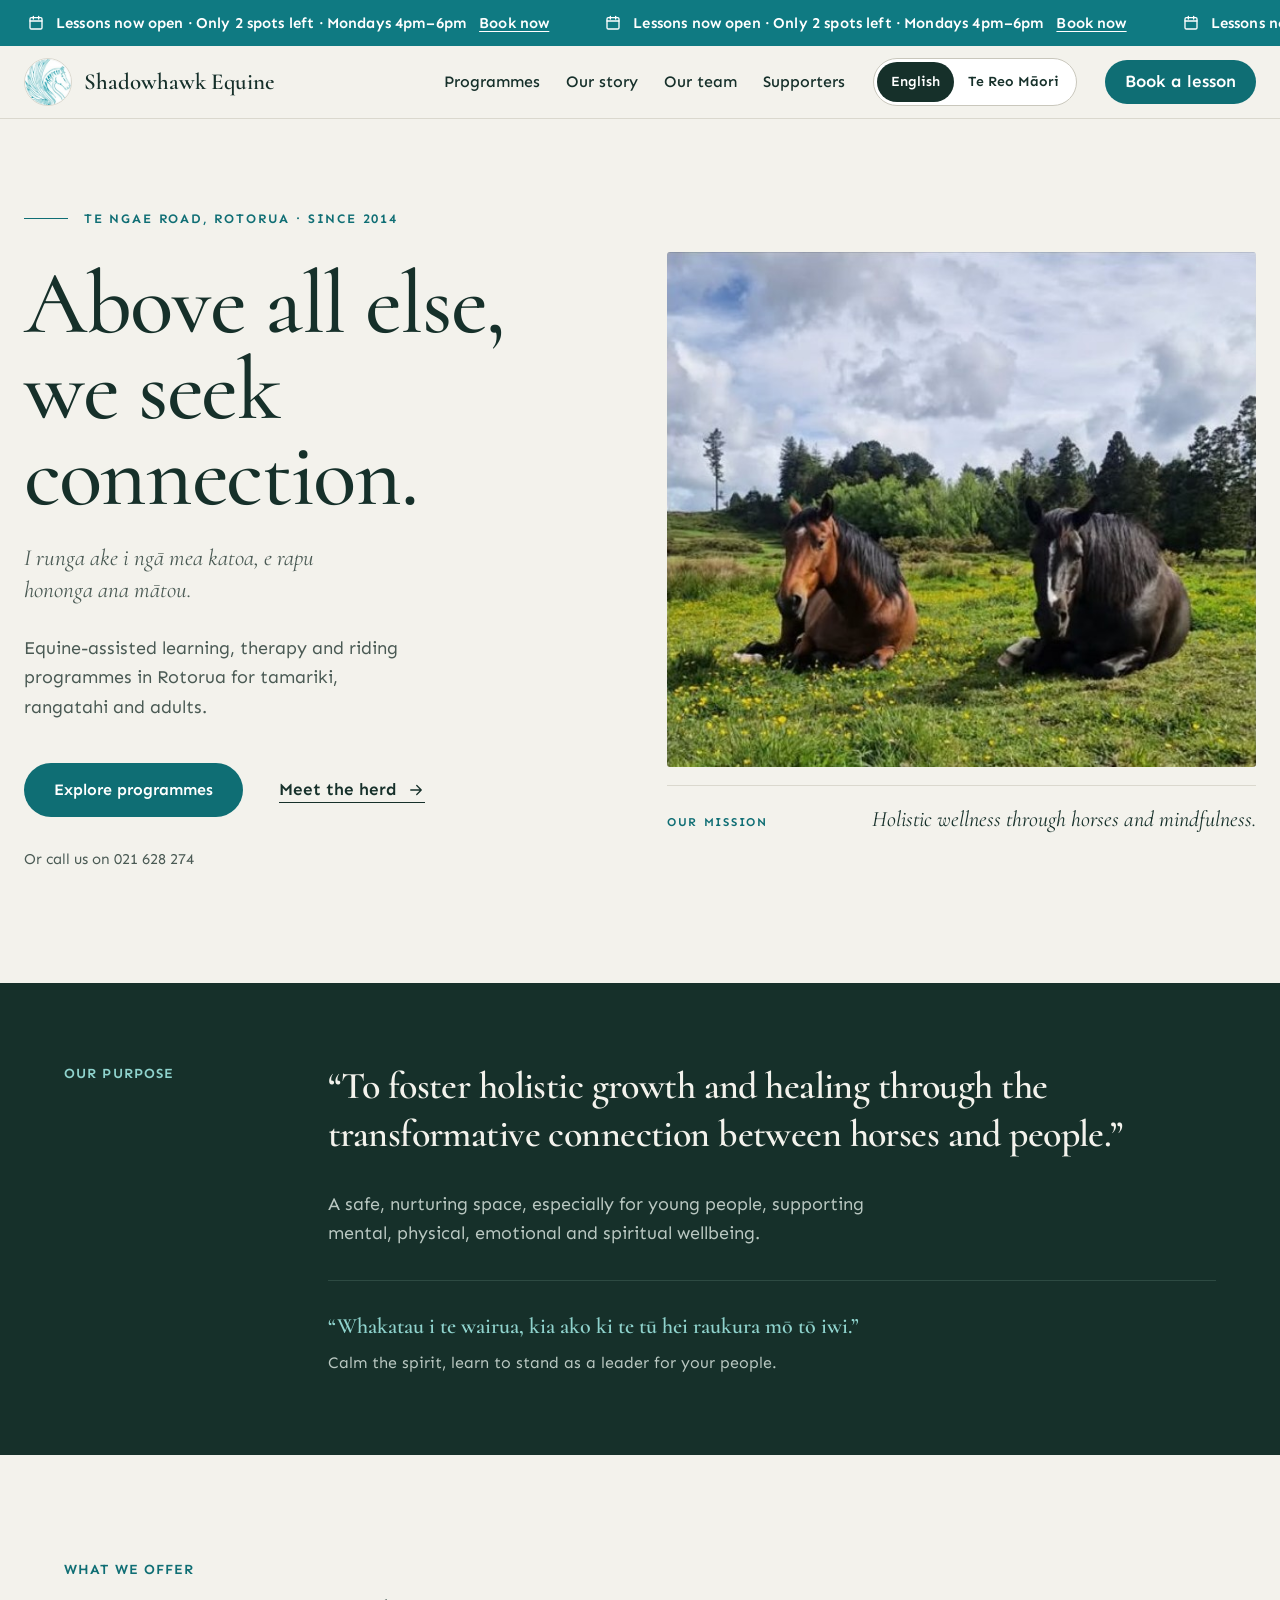
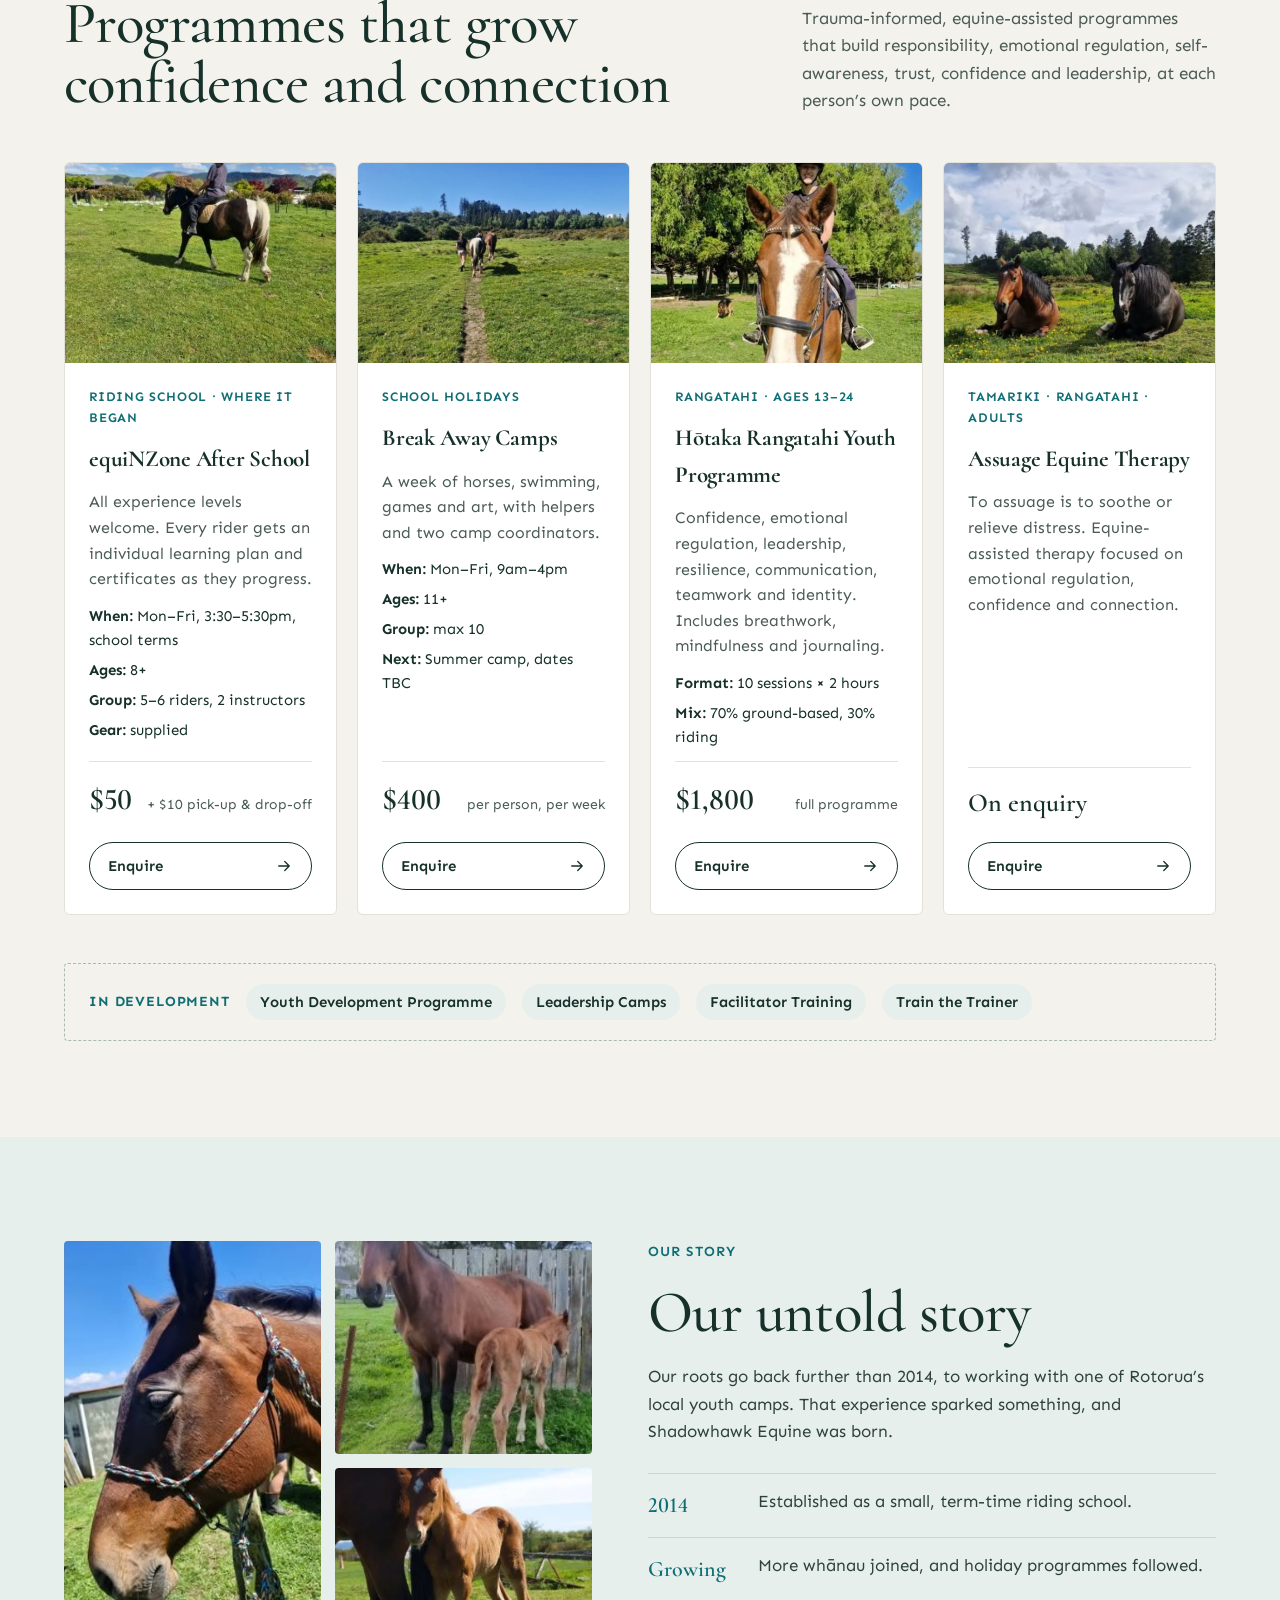
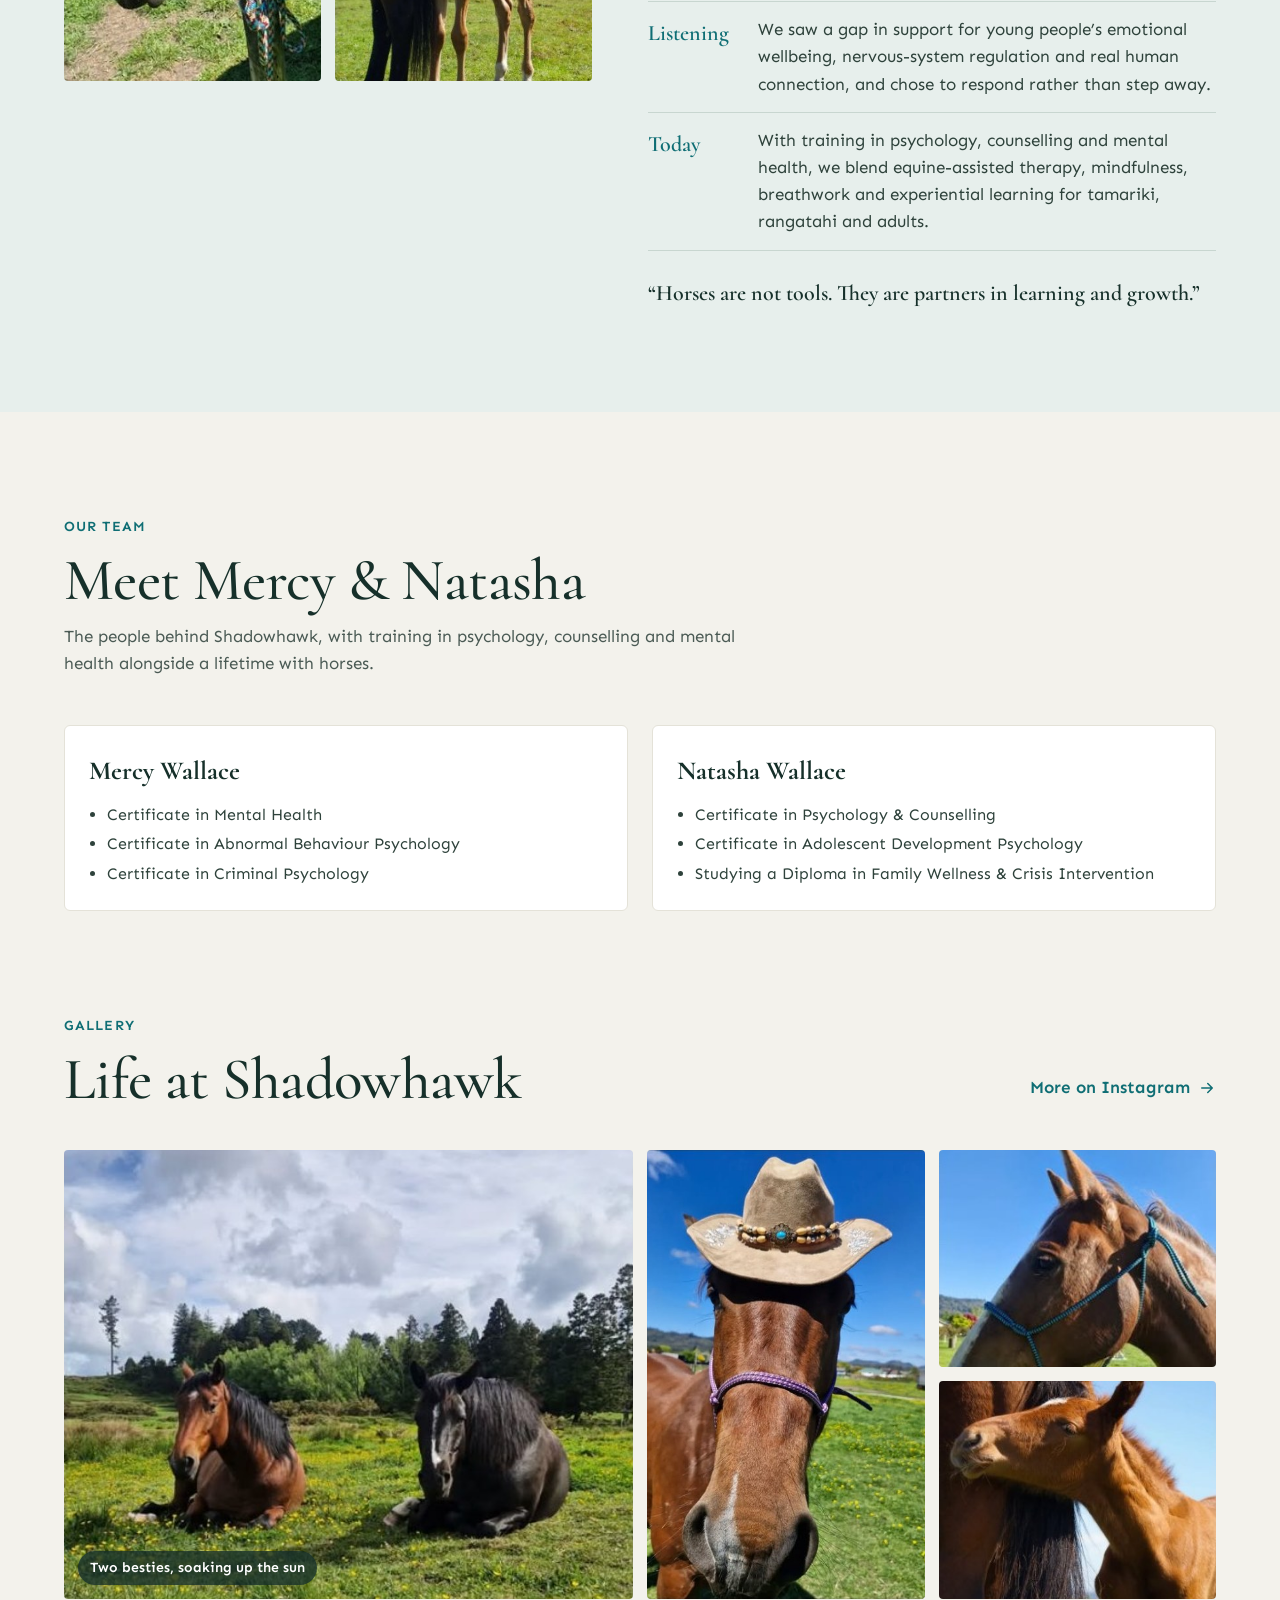
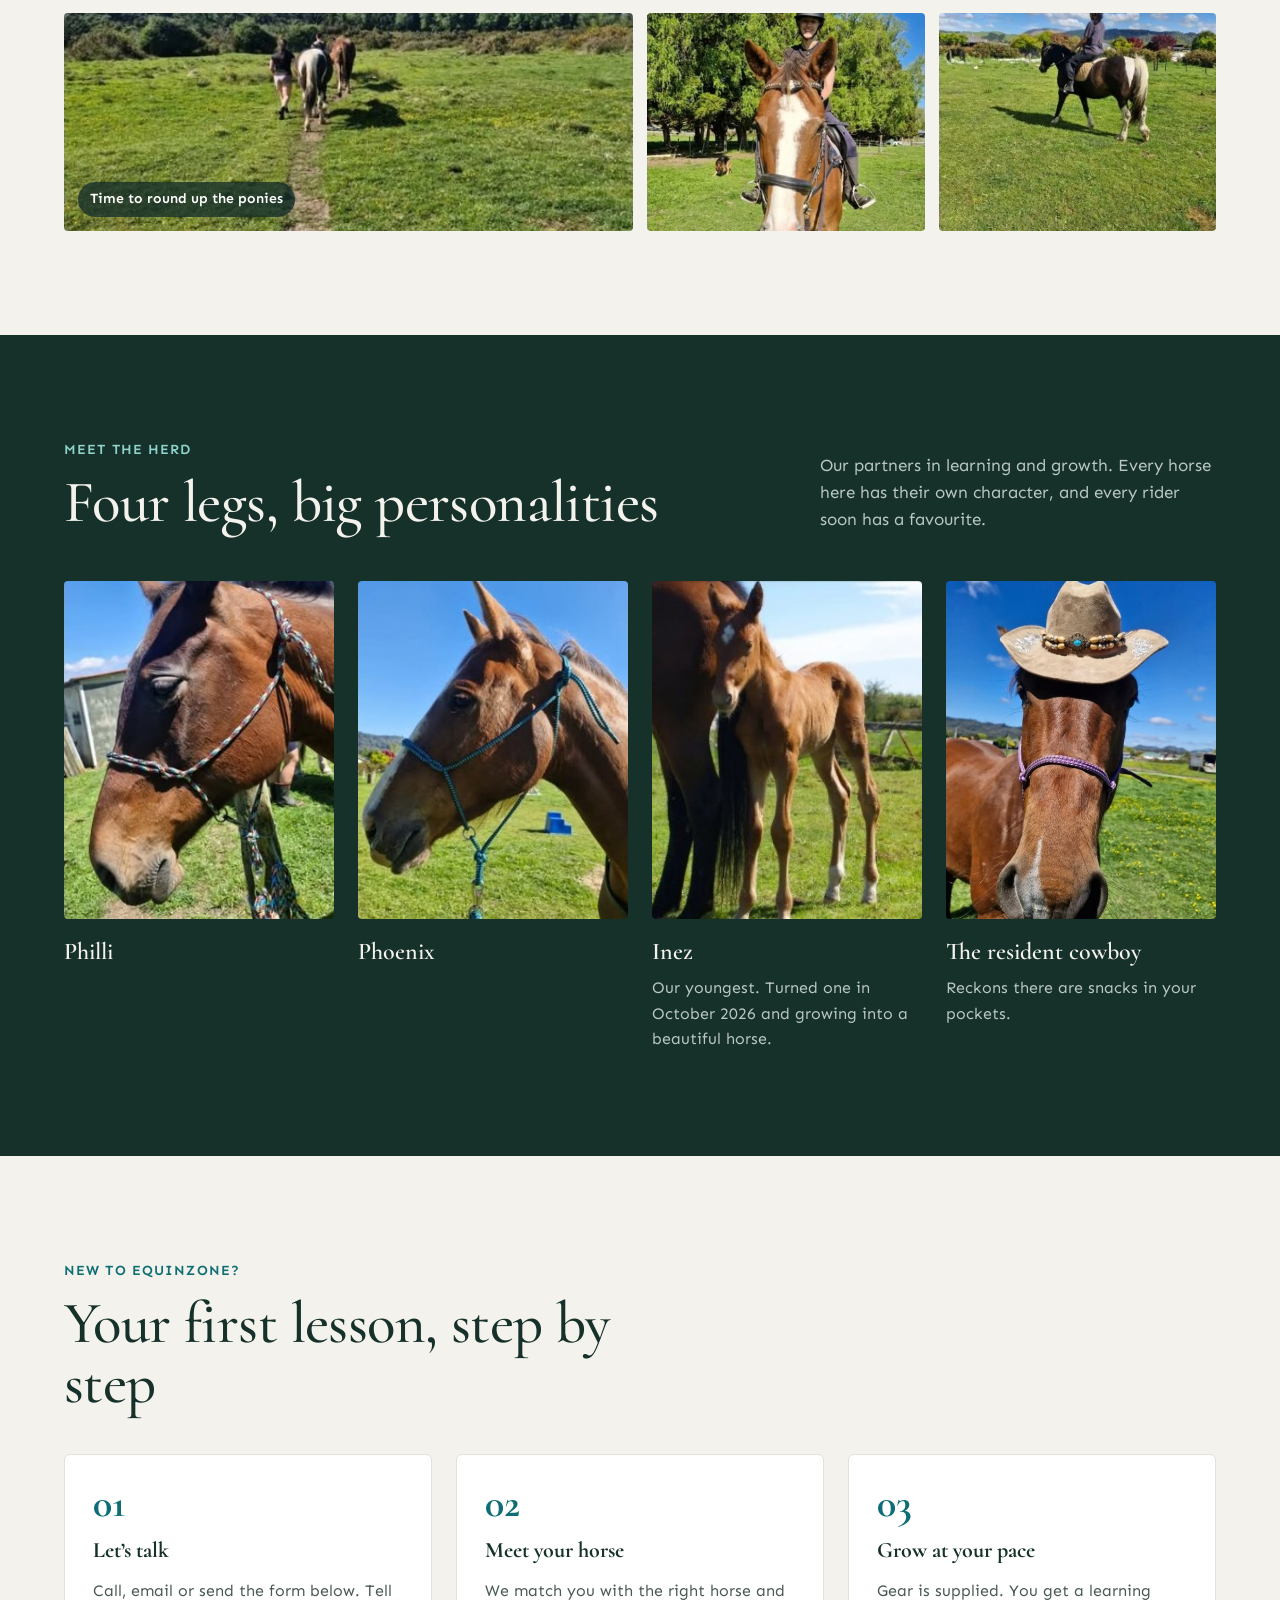
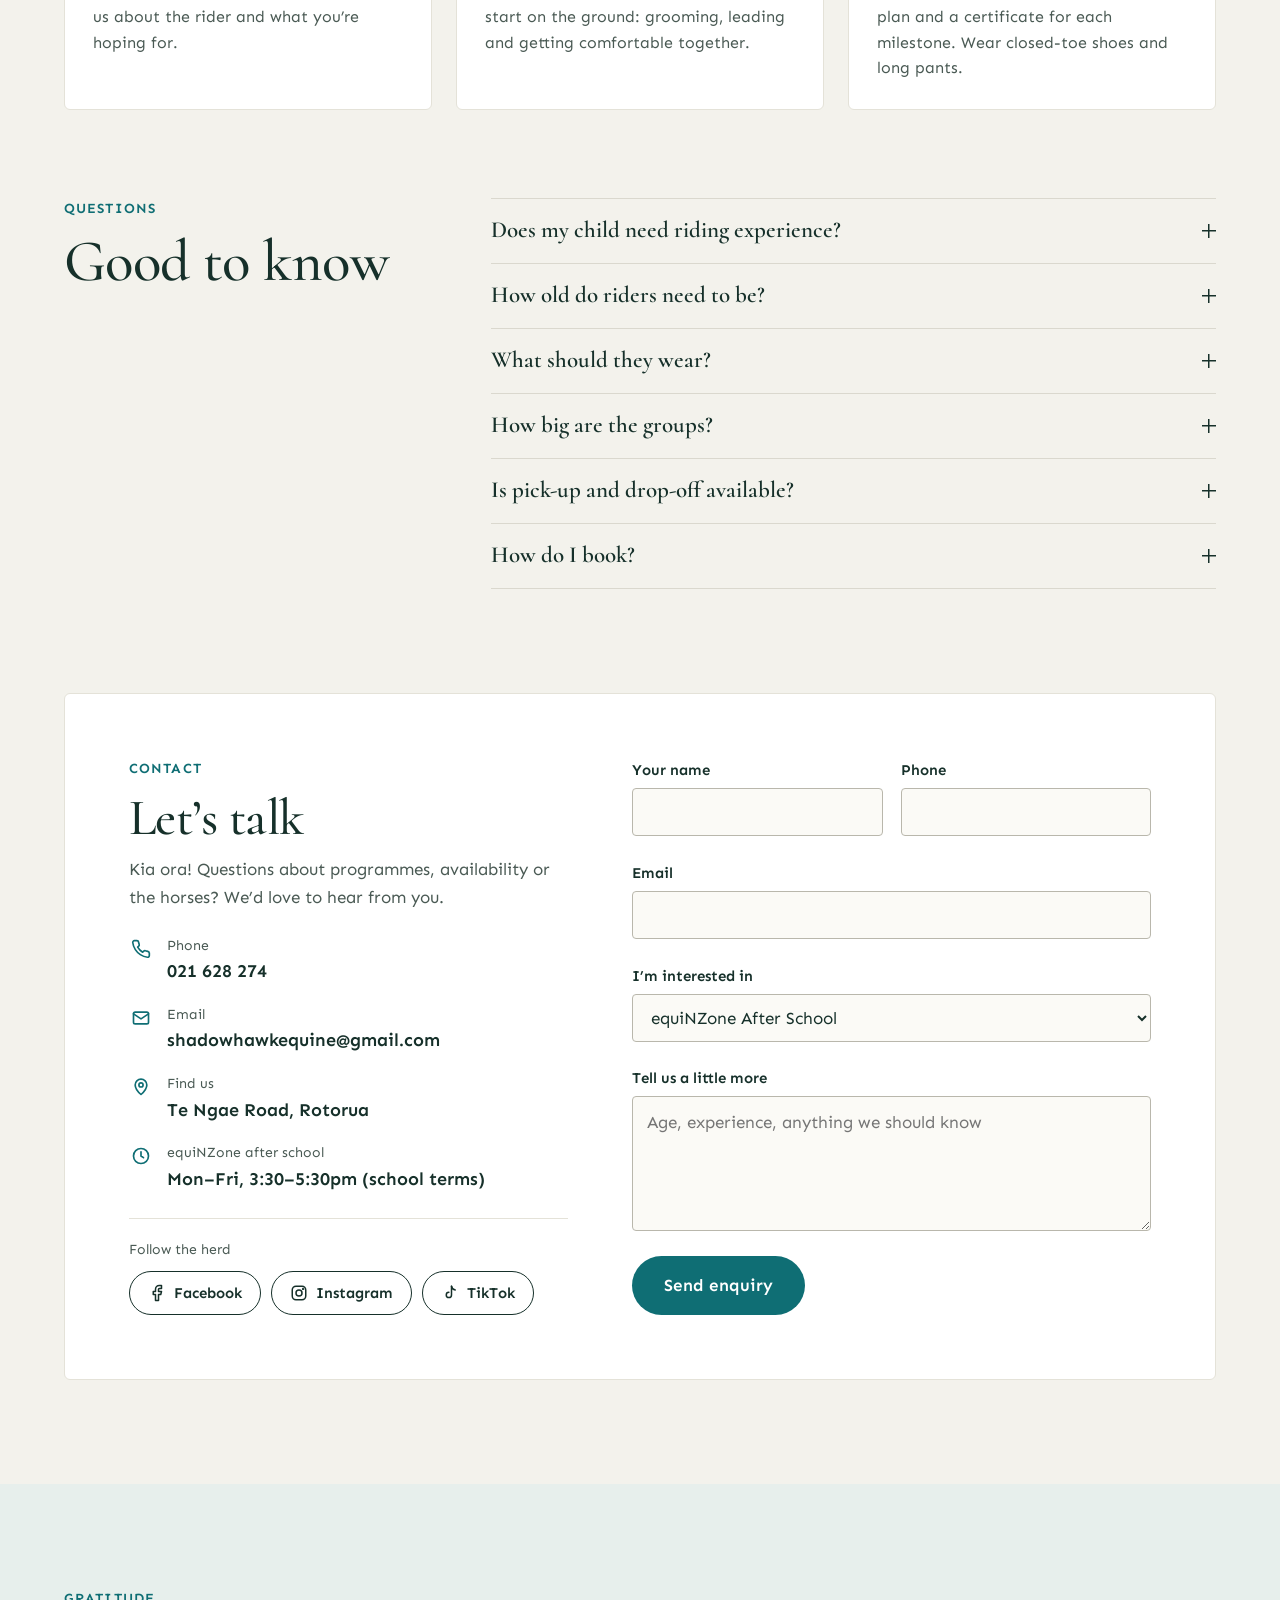
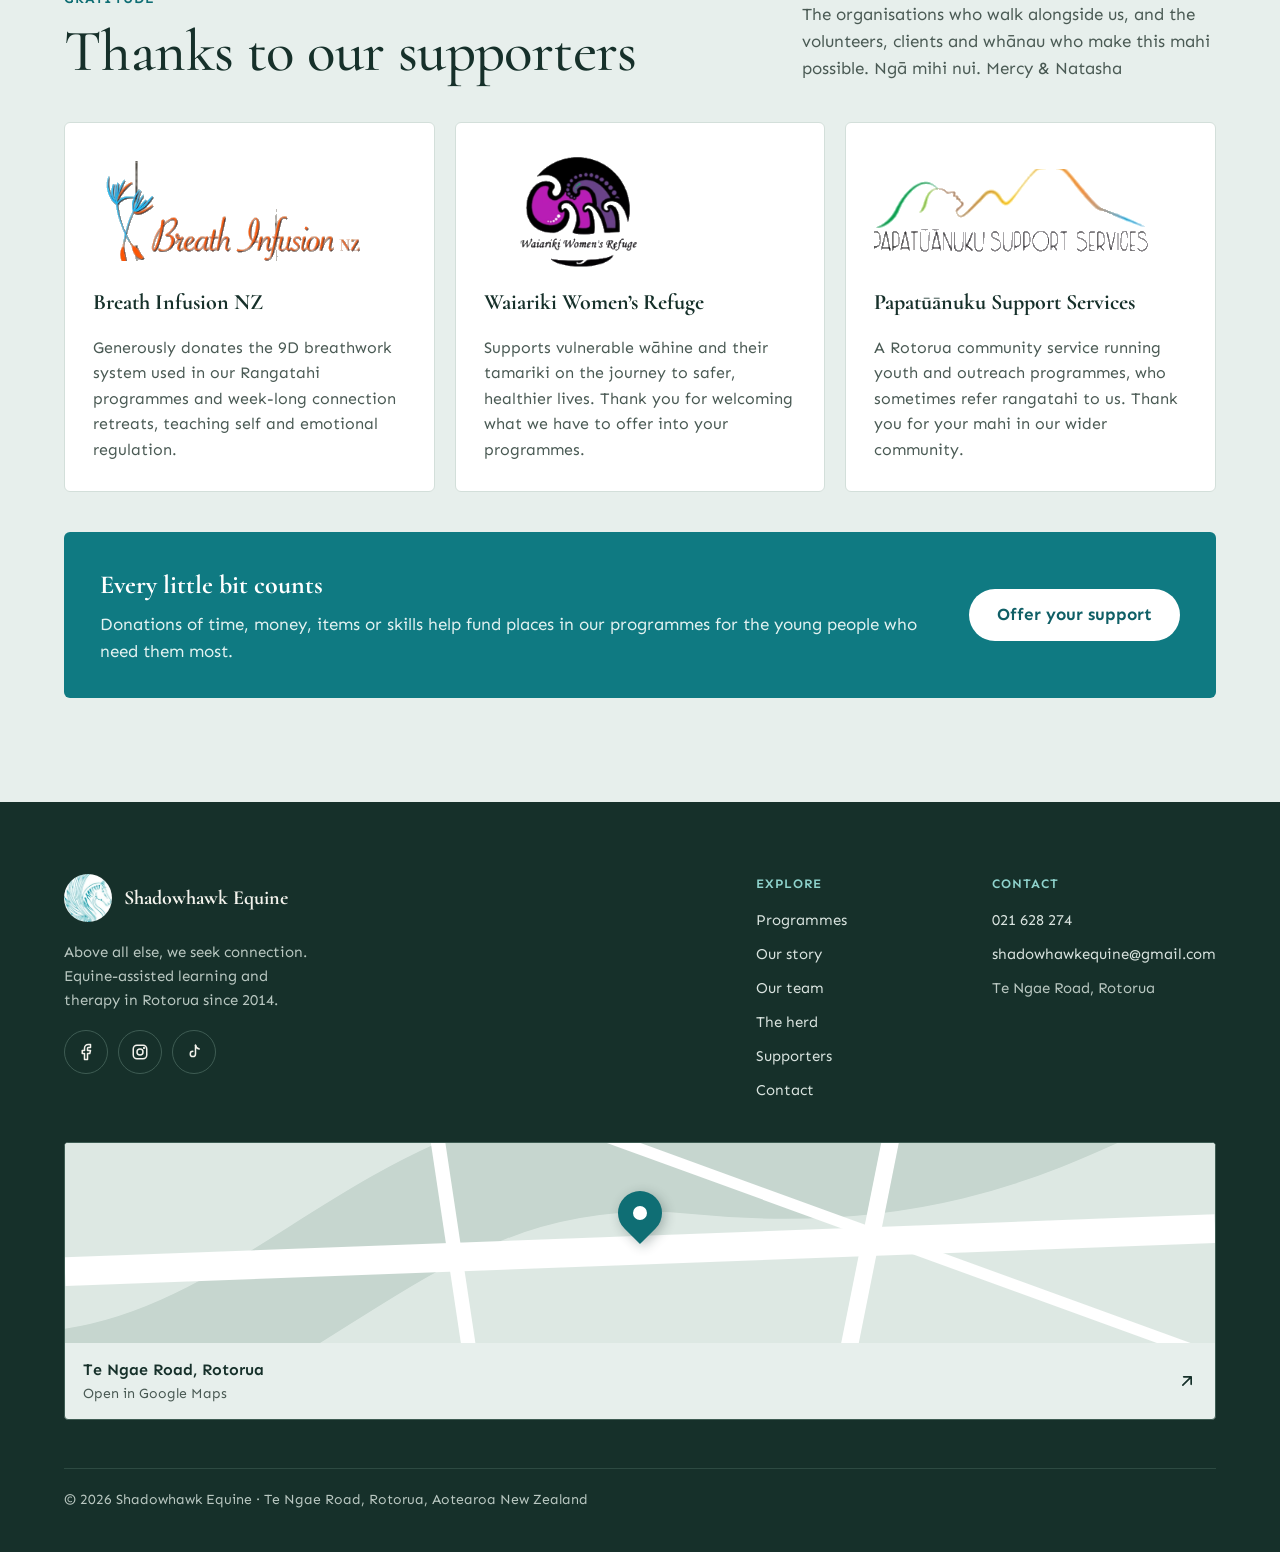
==== commit 78f0be6a: "Add phone menu, enquire buttons, FAQ and polish across the page - Collapsible header menu on phones " ====
--- a/index.html
+++ b/index.html
@@ -5,7 +5,47 @@
 <meta name="viewport" content="width=device-width, initial-scale=1">
 <title>Shadowhawk Equine | Equine-assisted learning &amp; riding in Rotorua</title>
 <meta name="description" content="Shadowhawk Equine, Te Ngae Road, Rotorua. Equine-assisted learning, therapy and riding programmes for tamariki, rangatahi and adults since 2014.">
+<meta name="theme-color" content="#F3F2EC">
+<!-- Link previews (Facebook, Messenger, iMessage, etc.).
+     TODO when the domain is live: add og:url and og:image with full https:// addresses, e.g.
+     <meta property="og:url" content="https://YOUR-DOMAIN/">
+     <meta property="og:image" content="https://YOUR-DOMAIN/images/herd-resting.jpg"> -->
+<meta property="og:type" content="website">
+<meta property="og:site_name" content="Shadowhawk Equine">
+<meta property="og:locale" content="en_NZ">
+<meta property="og:title" content="Shadowhawk Equine | Equine-assisted learning &amp; riding in Rotorua">
+<meta property="og:description" content="Equine-assisted learning, therapy and riding programmes in Rotorua for tamariki, rangatahi and adults. Te Ngae Road, since 2014.">
+<meta name="twitter:card" content="summary_large_image">
+<meta name="twitter:title" content="Shadowhawk Equine | Equine-assisted learning &amp; riding in Rotorua">
+<meta name="twitter:description" content="Equine-assisted learning, therapy and riding programmes in Rotorua for tamariki, rangatahi and adults.">
+<script type="application/ld+json">
+{
+  "@context": "https://schema.org",
+  "@type": "LocalBusiness",
+  "name": "Shadowhawk Equine",
+  "description": "Equine-assisted learning, therapy and riding programmes for tamariki, rangatahi and adults.",
+  "telephone": "+64 21 628 274",
+  "email": "shadowhawkequine@gmail.com",
+  "foundingDate": "2014",
+  "address": {
+    "@type": "PostalAddress",
+    "streetAddress": "Te Ngae Road",
+    "addressLocality": "Rotorua",
+    "addressCountry": "NZ"
+  },
+  "sameAs": [
+    "https://www.facebook.com/shadowhawkequine/",
+    "https://www.instagram.com/shadowhawkequine/",
+    "https://www.tiktok.com/@shadowhawk_equine"
+  ]
+}
+</script>
 <link rel="icon" href="images/logo.jpg">
+<link rel="apple-touch-icon" href="images/logo.jpg">
+<script>
+  // Collapse the nav into a menu button on small screens before first paint (js/main.js refines this).
+  document.documentElement.classList.toggle('nav-compact', matchMedia('(max-width: 860px)').matches);
+</script>
 <link rel="preconnect" href="https://fonts.googleapis.com">
 <link rel="preconnect" href="https://fonts.gstatic.com" crossorigin>
 <link href="https://fonts.googleapis.com/css2?family=Cormorant:ital,wght@0,400;0,500;0,600;1,400;1,500&amp;family=Sen:wght@400..700&amp;display=swap" rel="stylesheet">
@@ -17,7 +57,7 @@
 
 <!-- BANNER + NAV -->
 <header style="position: sticky; top: 0; z-index: 10; background: rgba(243,242,236,0.95); backdrop-filter: blur(8px); border-bottom: 1px solid #DAD8CE">
-<a href="#contact" class="marquee" aria-label="Lessons now open · Only 2 spots left · Mondays 4pm–6pm" data-i18n-aria-label="banner" style="display: block; overflow: hidden; background: #0F7A82; color: #FFFFFF; text-decoration: none">
+<a href="#contact" class="marquee" data-programme="equiNZone After School"aria-label="Lessons now open · Only 2 spots left · Mondays 4pm–6pm" data-i18n-aria-label="banner" style="display: block; overflow: hidden; background: #0F7A82; color: #FFFFFF; text-decoration: none">
 <div class="marquee-track" aria-hidden="true" style="display: flex; width: max-content">
 <span style="display: inline-flex; align-items: center; gap: 12px; padding: 11px 28px; font-size: 15px; font-weight: 600; letter-spacing: 0.01em; white-space: nowrap">
 <svg aria-hidden="true" width="16" height="16" viewBox="0 0 24 24" fill="none" stroke="currentColor" stroke-width="2" stroke-linecap="round" stroke-linejoin="round"><rect x="3" y="4" width="18" height="17" rx="2"></rect><path d="M3 9h18M8 2v4M16 2v4"></path></svg>
@@ -61,21 +101,28 @@
 </span>
 </div>
 </a>
-<nav aria-label="Main" style="max-width: 1200px; margin: 0 auto; padding: 12px 24px; display: flex; flex-wrap: wrap; align-items: center; justify-content: space-between; gap: 12px 32px">
-<a href="#top" style="display: flex; align-items: center; gap: 12px; text-decoration: none; color: #16302A">
-<img src="images/logo.jpg" alt="Shadowhawk Equine logo" style="width: 48px; height: 48px; border-radius: 50%; object-fit: cover; background: #FFFFFF; border: 1px solid #DAD8CE">
-<span style="font-family: var(--display); font-weight: 700; font-size: 21px; letter-spacing: -0.01em">Shadowhawk Equine</span>
+<nav aria-label="Main" class="site-nav">
+<a href="#top" class="brand">
+<img src="images/logo.jpg" alt="Shadowhawk Equine logo" width="48" height="48">
+<span class="brand-name">Shadowhawk Equine</span>
 </a>
-<div style="display: flex; flex-wrap: wrap; align-items: center; gap: 4px 26px; font-weight: 500; font-size: 16px">
-<a href="#programmes" class="nav-link" style="color: #16302A; text-decoration: none; padding: 10px 0"><span data-i18n="lessons">Programmes</span></a>
-<a href="#about" class="nav-link" style="color: #16302A; text-decoration: none; padding: 10px 0"><span data-i18n="about">Our story</span></a>
-<a href="#team" class="nav-link" style="color: #16302A; text-decoration: none; padding: 10px 0"><span data-i18n="trainers">Our team</span></a>
-<a href="#supporters" class="nav-link" style="color: #16302A; text-decoration: none; padding: 10px 0"><span data-i18n="supportersNav">Supporters</span></a>
-<div role="group" aria-label="Language / Reo" style="display: inline-flex; padding: 3px; border-radius: 999px; border: 1px solid #C9C7BC; background: #FFFFFF">
+<!-- Shown only when the links don't fit on one line (phones, and te reo on smaller laptops). -->
+<button type="button" class="menu-toggle" aria-expanded="false" aria-controls="nav-menu">
+<span class="menu-toggle-icon" aria-hidden="true"></span>
+<span>Menu</span>
+</button>
+<div id="nav-menu" class="nav-menu">
+<div class="nav-links">
+<a href="#programmes" class="nav-link"><span data-i18n="lessons">Programmes</span></a>
+<a href="#about" class="nav-link"><span data-i18n="about">Our story</span></a>
+<a href="#team" class="nav-link"><span data-i18n="trainers">Our team</span></a>
+<a href="#supporters" class="nav-link"><span data-i18n="supportersNav">Supporters</span></a>
+</div>
+<div role="group" aria-label="Language / Reo" class="lang-toggle">
 <button type="button" class="lang-btn is-active" data-set-lang="en" lang="en" aria-pressed="true">English</button>
 <button type="button" class="lang-btn" data-set-lang="mi" lang="mi" aria-pressed="false">Te Reo Māori</button>
 </div>
-<a href="#contact" style="display: inline-flex; align-items: center; min-height: 44px; padding: 0 20px; border-radius: 999px; background: var(--accent); color: #FFFFFF; text-decoration: none; font-weight: 600"><span data-i18n="book">Book a lesson</span></a>
+<a href="#contact" class="nav-cta" data-programme="equiNZone After School"><span data-i18n="book">Book a lesson</span></a>
 </div>
 </nav>
 </header>
@@ -121,16 +168,16 @@
 <div data-reveal style="display: flex; flex-wrap: wrap; justify-content: space-between; align-items: flex-end; gap: 16px 48px">
 <div style="flex: 1 1 520px; display: flex; flex-direction: column; gap: 12px">
 <p style="margin: 0; font-size: 14px; font-weight: 600; letter-spacing: 0.08em; text-transform: uppercase; color: #0F6E74"><span data-i18n="offer">What we offer</span></p>
-<h2 style="margin: 0; font-family: var(--display); font-weight: 700; font-size: clamp(34px, 4vw, 52px); line-height: 1.05; letter-spacing: -0.025em"><span data-i18n="offerTitle">Programmes that grow confidence and connection</span></h2>
+<h2 style="margin: 0; font-family: var(--display); font-weight: 500; font-size: clamp(38px, 4.6vw, 60px); line-height: 1.02; letter-spacing: -0.01em"><span data-i18n="offerTitle">Programmes that grow confidence and connection</span></h2>
 </div>
 <p style="margin: 0; flex: 1 1 340px; color: #4A5A54; max-width: 46ch">Trauma-informed, equine-assisted programmes that build responsibility, emotional regulation, self-awareness, trust, confidence and leadership, at each person’s own pace.</p>
 </div>
 <div data-reveal-group style="display: grid; grid-template-columns: repeat(auto-fit, minmax(270px, 1fr)); gap: 20px">
 
-<article style="background: #FFFFFF; border-radius: 24px; overflow: hidden; display: flex; flex-direction: column; border: 1px solid #E4E2D8">
-<img src="images/pony-lesson.jpg" alt="A young rider on a skewbald pony" style="width: 100%; height: 200px; object-fit: cover">
+<article style="background: #FFFFFF; border-radius: 6px; overflow: hidden; display: flex; flex-direction: column; border: 1px solid #E4E2D8">
+<img width="310" height="311" loading="lazy" decoding="async" src="images/pony-lesson.jpg" alt="A young rider on a skewbald pony" style="width: 100%; height: 200px; object-fit: cover">
 <div style="padding: 24px; display: flex; flex-direction: column; gap: 12px; flex: 1">
-<p style="margin: 0; font-size: 13px; font-weight: 600; letter-spacing: 0.06em; text-transform: uppercase; color: #8C4F2B">Riding school · Where it began</p>
+<p style="margin: 0; font-size: 13px; font-weight: 600; letter-spacing: 0.06em; text-transform: uppercase; color: #0F6E74">Riding school · Where it began</p>
 <h3 style="margin: 0; font-family: var(--display); font-weight: 700; font-size: 23px; letter-spacing: -0.01em">equiNZone After School</h3>
 <p style="margin: 0; color: #4A5A54; font-size: 16px">All experience levels welcome. Every rider gets an individual learning plan and certificates as they progress.</p>
 <ul style="margin: 0; padding: 0; list-style: none; display: flex; flex-direction: column; gap: 6px; font-size: 15px">
@@ -143,13 +190,14 @@
 <span style="font-family: var(--display); font-weight: 600; font-size: 30px; font-variant-numeric: lining-nums">$50</span>
 <span style="font-size: 14px; color: #4A5A54">+ $10 pick-up &amp; drop-off</span>
 </div>
-</div>
-</article>
-
-<article style="background: #FFFFFF; border-radius: 24px; overflow: hidden; display: flex; flex-direction: column; border: 1px solid #E4E2D8">
-<img src="images/paddock-roundup.jpg" alt="Riders leading horses across a paddock" style="width: 100%; height: 200px; object-fit: cover; object-position: center 60%">
+<a href="#contact" class="card-cta" data-programme="equiNZone After School">Enquire<span class="visually-hidden"> about equiNZone After School</span><svg aria-hidden="true" width="18" height="18" viewBox="0 0 24 24" fill="none" stroke="currentColor" stroke-width="1.75" stroke-linecap="round" stroke-linejoin="round"><path d="M5 12h14M13 6l6 6-6 6"></path></svg></a>
+</div>
+</article>
+
+<article style="background: #FFFFFF; border-radius: 6px; overflow: hidden; display: flex; flex-direction: column; border: 1px solid #E4E2D8">
+<img width="625" height="550" loading="lazy" decoding="async" src="images/paddock-roundup.jpg" alt="Riders leading horses across a paddock" style="width: 100%; height: 200px; object-fit: cover; object-position: center 60%">
 <div style="padding: 24px; display: flex; flex-direction: column; gap: 12px; flex: 1">
-<p style="margin: 0; font-size: 13px; font-weight: 600; letter-spacing: 0.06em; text-transform: uppercase; color: #8C4F2B">School holidays</p>
+<p style="margin: 0; font-size: 13px; font-weight: 600; letter-spacing: 0.06em; text-transform: uppercase; color: #0F6E74">School holidays</p>
 <h3 style="margin: 0; font-family: var(--display); font-weight: 700; font-size: 23px; letter-spacing: -0.01em">Break Away Camps</h3>
 <p style="margin: 0; color: #4A5A54; font-size: 16px">A week of horses, swimming, games and art, with helpers and two camp coordinators.</p>
 <ul style="margin: 0; padding: 0; list-style: none; display: flex; flex-direction: column; gap: 6px; font-size: 15px">
@@ -162,13 +210,14 @@
 <span style="font-family: var(--display); font-weight: 600; font-size: 30px; font-variant-numeric: lining-nums">$400</span>
 <span style="font-size: 14px; color: #4A5A54">per person, per week</span>
 </div>
-</div>
-</article>
-
-<article style="background: #FFFFFF; border-radius: 24px; overflow: hidden; display: flex; flex-direction: column; border: 1px solid #E4E2D8">
-<img src="images/rider-chestnut.jpg" alt="A rider on a chestnut horse with a white blaze" style="width: 100%; height: 200px; object-fit: cover; object-position: center 35%">
+<a href="#contact" class="card-cta" data-programme="Break Away Camps">Enquire<span class="visually-hidden"> about Break Away Camps</span><svg aria-hidden="true" width="18" height="18" viewBox="0 0 24 24" fill="none" stroke="currentColor" stroke-width="1.75" stroke-linecap="round" stroke-linejoin="round"><path d="M5 12h14M13 6l6 6-6 6"></path></svg></a>
+</div>
+</article>
+
+<article style="background: #FFFFFF; border-radius: 6px; overflow: hidden; display: flex; flex-direction: column; border: 1px solid #E4E2D8">
+<img width="414" height="626" loading="lazy" decoding="async" src="images/rider-chestnut.jpg" alt="A rider on a chestnut horse with a white blaze" style="width: 100%; height: 200px; object-fit: cover; object-position: center 35%">
 <div style="padding: 24px; display: flex; flex-direction: column; gap: 12px; flex: 1">
-<p style="margin: 0; font-size: 13px; font-weight: 600; letter-spacing: 0.06em; text-transform: uppercase; color: #8C4F2B">Rangatahi · Ages 13–24</p>
+<p style="margin: 0; font-size: 13px; font-weight: 600; letter-spacing: 0.06em; text-transform: uppercase; color: #0F6E74">Rangatahi · Ages 13–24</p>
 <h3 style="margin: 0; font-family: var(--display); font-weight: 700; font-size: 23px; letter-spacing: -0.01em">Hōtaka Rangatahi Youth Programme</h3>
 <p style="margin: 0; color: #4A5A54; font-size: 16px">Confidence, emotional regulation, leadership, resilience, communication, teamwork and identity. Includes breathwork, mindfulness and journaling.</p>
 <ul style="margin: 0; padding: 0; list-style: none; display: flex; flex-direction: column; gap: 6px; font-size: 15px">
@@ -179,28 +228,30 @@
 <span style="font-family: var(--display); font-weight: 600; font-size: 30px; font-variant-numeric: lining-nums">$1,800</span>
 <span style="font-size: 14px; color: #4A5A54">full programme</span>
 </div>
-</div>
-</article>
-
-<article style="background: #FFFFFF; border-radius: 24px; overflow: hidden; display: flex; flex-direction: column; border: 1px solid #E4E2D8">
-<img src="images/herd-resting.jpg" alt="Two horses lying calmly in the grass" style="width: 100%; height: 200px; object-fit: cover">
+<a href="#contact" class="card-cta" data-programme="Hōtaka Rangatahi Youth Programme">Enquire<span class="visually-hidden"> about the Hōtaka Rangatahi Youth Programme</span><svg aria-hidden="true" width="18" height="18" viewBox="0 0 24 24" fill="none" stroke="currentColor" stroke-width="1.75" stroke-linecap="round" stroke-linejoin="round"><path d="M5 12h14M13 6l6 6-6 6"></path></svg></a>
+</div>
+</article>
+
+<article style="background: #FFFFFF; border-radius: 6px; overflow: hidden; display: flex; flex-direction: column; border: 1px solid #E4E2D8">
+<img width="625" height="547" loading="lazy" decoding="async" src="images/herd-resting.jpg" alt="Two horses lying calmly in the grass" style="width: 100%; height: 200px; object-fit: cover">
 <div style="padding: 24px; display: flex; flex-direction: column; gap: 12px; flex: 1">
-<p style="margin: 0; font-size: 13px; font-weight: 600; letter-spacing: 0.06em; text-transform: uppercase; color: #8C4F2B">Tamariki · Rangatahi · Adults</p>
+<p style="margin: 0; font-size: 13px; font-weight: 600; letter-spacing: 0.06em; text-transform: uppercase; color: #0F6E74">Tamariki · Rangatahi · Adults</p>
 <h3 style="margin: 0; font-family: var(--display); font-weight: 700; font-size: 23px; letter-spacing: -0.01em">Assuage Equine Therapy</h3>
 <p style="margin: 0; color: #4A5A54; font-size: 16px">To assuage is to soothe or relieve distress. Equine-assisted therapy focused on emotional regulation, confidence and connection.</p>
-<ul style="margin: 0; padding: 0; list-style: none; display: flex; flex-direction: column; gap: 6px; font-size: 15px">
+<!-- Waiting on Shadowhawk: fill in, then remove "hidden" -->
+<ul hidden style="margin: 0; padding: 0; list-style: none; display: flex; flex-direction: column; gap: 6px; font-size: 15px">
 <li><strong>Format:</strong> [Session length]</li>
 <li><strong>Who:</strong> [Referral or self-referral?]</li>
 </ul>
 <div style="margin-top: auto; padding-top: 14px; border-top: 1px solid #E4E2D8; display: flex; justify-content: space-between; align-items: baseline; gap: 8px">
-<span style="font-family: var(--display); font-weight: 600; font-size: 26px">Enquire</span>
-<a href="#contact" style="font-size: 15px; font-weight: 600">Get in touch</a>
-</div>
-</div>
-</article>
-</div>
-
-<div data-reveal style="display: flex; flex-wrap: wrap; align-items: center; gap: 12px 16px; padding: 20px 24px; border-radius: 20px; border: 1px dashed #A9B8B2">
+<span style="font-family: var(--display); font-weight: 600; font-size: 26px">On enquiry</span>
+</div>
+<a href="#contact" class="card-cta" data-programme="Assuage Equine Therapy">Enquire<span class="visually-hidden"> about Assuage Equine Therapy</span><svg aria-hidden="true" width="18" height="18" viewBox="0 0 24 24" fill="none" stroke="currentColor" stroke-width="1.75" stroke-linecap="round" stroke-linejoin="round"><path d="M5 12h14M13 6l6 6-6 6"></path></svg></a>
+</div>
+</article>
+</div>
+
+<div data-reveal style="display: flex; flex-wrap: wrap; align-items: center; gap: 12px 16px; padding: 20px 24px; border-radius: 4px; border: 1px dashed #A9B8B2">
 <span style="font-size: 14px; font-weight: 700; letter-spacing: 0.06em; text-transform: uppercase; color: #0F6E74"><span data-i18n="comingSoon">In development</span></span>
 <span style="display: inline-flex; align-items: center; min-height: 36px; padding: 0 14px; border-radius: 999px; background: #E7EFEC; font-size: 15px; font-weight: 600">Youth Development Programme</span>
 <span style="display: inline-flex; align-items: center; min-height: 36px; padding: 0 14px; border-radius: 999px; background: #E7EFEC; font-size: 15px; font-weight: 600">Leadership Camps</span>
@@ -213,15 +264,15 @@
 <section id="about" style="background: #E7EFEC">
 <div style="max-width: 1200px; margin: 0 auto; padding: 104px 24px; display: flex; flex-wrap: wrap; align-items: flex-start; gap: 56px">
 <div data-reveal style="flex: 1 1 420px; min-width: 0; display: grid; grid-template-columns: repeat(2, minmax(0, 1fr)); gap: 14px">
-<img src="images/philli.jpg" alt="Philli, a dark bay horse, in a rope halter" style="width: 100%; height: 440px; object-fit: cover; border-radius: 20px">
+<img width="310" height="624" loading="lazy" decoding="async" src="images/philli.jpg" alt="Philli, a dark bay horse, in a rope halter" style="width: 100%; height: 440px; object-fit: cover; border-radius: 4px">
 <div style="display: flex; flex-direction: column; gap: 14px">
-<img src="images/mare-foal.jpg" alt="A mare standing with her foal by the fence" style="width: 100%; height: 213px; object-fit: cover; border-radius: 20px">
-<img src="images/inez.jpg" alt="Inez the foal standing beside her mother" style="width: 100%; height: 213px; object-fit: cover; border-radius: 20px">
+<img width="206" height="206" loading="lazy" decoding="async" src="images/mare-foal.jpg" alt="A mare standing with her foal by the fence" style="width: 100%; height: 213px; object-fit: cover; border-radius: 4px">
+<img width="310" height="311" loading="lazy" decoding="async" src="images/inez.jpg" alt="Inez the foal standing beside her mother" style="width: 100%; height: 213px; object-fit: cover; border-radius: 4px">
 </div>
 </div>
 <div data-reveal style="flex: 1 1 460px; min-width: 0; display: flex; flex-direction: column; gap: 20px">
 <p style="margin: 0; font-size: 14px; font-weight: 600; letter-spacing: 0.08em; text-transform: uppercase; color: #0F6E74"><span data-i18n="about">Our story</span></p>
-<h2 style="margin: 0; font-family: var(--display); font-weight: 700; font-size: clamp(34px, 4vw, 52px); line-height: 1.05; letter-spacing: -0.025em"><span data-i18n="aboutTitle">Our untold story</span></h2>
+<h2 style="margin: 0; font-family: var(--display); font-weight: 500; font-size: clamp(38px, 4.6vw, 60px); line-height: 1.02; letter-spacing: -0.01em"><span data-i18n="aboutTitle">Our untold story</span></h2>
 <p style="margin: 0; color: #2E423B">Our roots go back further than 2014, to working with one of Rotorua’s local youth camps. That experience sparked something, and Shadowhawk Equine was born.</p>
 <ol style="margin: 8px 0 0; padding: 0; list-style: none; display: flex; flex-direction: column; gap: 0">
 <li style="display: flex; gap: 18px; padding: 14px 0; border-top: 1px solid #C8D6D0">
@@ -250,18 +301,19 @@
 <section id="team" style="max-width: 1200px; margin: 0 auto; padding: 104px 24px; display: flex; flex-direction: column; gap: 48px">
 <div data-reveal style="display: flex; flex-direction: column; gap: 12px; max-width: 680px">
 <p style="margin: 0; font-size: 14px; font-weight: 600; letter-spacing: 0.08em; text-transform: uppercase; color: #0F6E74"><span data-i18n="trainers">Our team</span></p>
-<h2 style="margin: 0; font-family: var(--display); font-weight: 700; font-size: clamp(34px, 4vw, 52px); line-height: 1.05; letter-spacing: -0.025em"><span data-i18n="trainersTitle">Meet Mercy & Natasha</span></h2>
+<h2 style="margin: 0; font-family: var(--display); font-weight: 500; font-size: clamp(38px, 4.6vw, 60px); line-height: 1.02; letter-spacing: -0.01em"><span data-i18n="trainersTitle">Meet Mercy & Natasha</span></h2>
 <p style="margin: 0; color: #4A5A54">The people behind Shadowhawk, with training in psychology, counselling and mental health alongside a lifetime with horses.</p>
 </div>
 <div data-reveal-group style="display: grid; grid-template-columns: repeat(auto-fit, minmax(340px, 1fr)); gap: 24px">
-<article style="display: flex; flex-wrap: wrap; align-items: center; justify-content: center; gap: 24px; padding: 24px; border-radius: 28px; background: #FFFFFF; border: 1px solid #E4E2D8">
-<div role="img" aria-label="Photo of Mercy Wallace (placeholder)" style="flex: 0 0 180px; height: 220px; border-radius: 20px; background: #DCEDEB; display: flex; flex-direction: column; align-items: center; justify-content: center; gap: 8px; color: #0F6E74">
+<article style="display: flex; flex-wrap: wrap; align-items: center; justify-content: center; gap: 24px; padding: 24px; border-radius: 6px; background: #FFFFFF; border: 1px solid #E4E2D8">
+<!-- Waiting on Shadowhawk: swap for a real photo, then remove "hidden" -->
+<div hidden role="img" aria-label="Photo of Mercy Wallace (placeholder)" style="flex: 0 0 180px; height: 220px; border-radius: 4px; background: #DCEDEB; display: flex; flex-direction: column; align-items: center; justify-content: center; gap: 8px; color: #0F6E74">
 <svg aria-hidden="true" width="40" height="40" viewBox="0 0 24 24" fill="none" stroke="currentColor" stroke-width="1.5" stroke-linecap="round" stroke-linejoin="round"><circle cx="12" cy="8" r="4"></circle><path d="M4 21c0-4.4 3.6-8 8-8s8 3.6 8 8"></path></svg>
 <span style="font-size: 13px; font-weight: 600">[Photo]</span>
 </div>
 <div style="flex: 1 1 220px; min-width: 0; display: flex; flex-direction: column; gap: 10px">
 <h3 style="margin: 0; font-family: var(--display); font-weight: 700; font-size: 26px">Mercy Wallace</h3>
-<p style="margin: 0; font-size: 14px; font-weight: 600; letter-spacing: 0.04em; text-transform: uppercase; color: #8C4F2B">[Role]</p>
+<p hidden style="margin: 0; font-size: 14px; font-weight: 600; letter-spacing: 0.04em; text-transform: uppercase; color: #0F6E74">[Role]</p>
 <ul style="margin: 0; padding: 0 0 0 18px; display: flex; flex-direction: column; gap: 4px; color: #2E423B; font-size: 16px">
 <li>Certificate in Mental Health</li>
 <li>Certificate in Abnormal Behaviour Psychology</li>
@@ -269,14 +321,15 @@
 </ul>
 </div>
 </article>
-<article style="display: flex; flex-wrap: wrap; align-items: center; justify-content: center; gap: 24px; padding: 24px; border-radius: 28px; background: #FFFFFF; border: 1px solid #E4E2D8">
-<div role="img" aria-label="Photo of Natasha Wallace (placeholder)" style="flex: 0 0 180px; height: 220px; border-radius: 20px; background: #DCEDEB; display: flex; flex-direction: column; align-items: center; justify-content: center; gap: 8px; color: #0F6E74">
+<article style="display: flex; flex-wrap: wrap; align-items: center; justify-content: center; gap: 24px; padding: 24px; border-radius: 6px; background: #FFFFFF; border: 1px solid #E4E2D8">
+<!-- Waiting on Shadowhawk: swap for a real photo, then remove "hidden" -->
+<div hidden role="img" aria-label="Photo of Natasha Wallace (placeholder)" style="flex: 0 0 180px; height: 220px; border-radius: 4px; background: #DCEDEB; display: flex; flex-direction: column; align-items: center; justify-content: center; gap: 8px; color: #0F6E74">
 <svg aria-hidden="true" width="40" height="40" viewBox="0 0 24 24" fill="none" stroke="currentColor" stroke-width="1.5" stroke-linecap="round" stroke-linejoin="round"><circle cx="12" cy="8" r="4"></circle><path d="M4 21c0-4.4 3.6-8 8-8s8 3.6 8 8"></path></svg>
 <span style="font-size: 13px; font-weight: 600">[Photo]</span>
 </div>
 <div style="flex: 1 1 220px; min-width: 0; display: flex; flex-direction: column; gap: 10px">
 <h3 style="margin: 0; font-family: var(--display); font-weight: 700; font-size: 26px">Natasha Wallace</h3>
-<p style="margin: 0; font-size: 14px; font-weight: 600; letter-spacing: 0.04em; text-transform: uppercase; color: #8C4F2B">[Role]</p>
+<p hidden style="margin: 0; font-size: 14px; font-weight: 600; letter-spacing: 0.04em; text-transform: uppercase; color: #0F6E74">[Role]</p>
 <ul style="margin: 0; padding: 0 0 0 18px; display: flex; flex-direction: column; gap: 4px; color: #2E423B; font-size: 16px">
 <li>Certificate in Psychology &amp; Counselling</li>
 <li>Certificate in Adolescent Development Psychology</li>
@@ -292,18 +345,18 @@
 <div data-reveal style="display: flex; flex-wrap: wrap; justify-content: space-between; align-items: flex-end; gap: 16px 48px">
 <div style="display: flex; flex-direction: column; gap: 12px">
 <p style="margin: 0; font-size: 14px; font-weight: 600; letter-spacing: 0.08em; text-transform: uppercase; color: #0F6E74"><span data-i18n="galleryEyebrow">Gallery</span></p>
-<h2 id="gallery-title" style="margin: 0; font-family: var(--display); font-weight: 700; font-size: clamp(34px, 4vw, 52px); line-height: 1.05; letter-spacing: -0.025em"><span data-i18n="galleryTitle">Life at Shadowhawk</span></h2>
+<h2 id="gallery-title" style="margin: 0; font-family: var(--display); font-weight: 500; font-size: clamp(38px, 4.6vw, 60px); line-height: 1.02; letter-spacing: -0.01em"><span data-i18n="galleryTitle">Life at Shadowhawk</span></h2>
 </div>
 <a href="https://www.instagram.com/shadowhawkequine/" style="display: inline-flex; align-items: center; gap: 8px; min-height: 44px; font-weight: 600; color: #0F6E74; text-decoration: none"><span data-i18n="galleryMore">More on Instagram</span> <svg aria-hidden="true" width="18" height="18" viewBox="0 0 24 24" fill="none" stroke="currentColor" stroke-width="2" stroke-linecap="round" stroke-linejoin="round"><path d="M5 12h14M13 6l6 6-6 6"></path></svg></a>
 </div>
 <div data-reveal-group style="display: grid; grid-template-columns: repeat(4, minmax(0, 1fr)); grid-template-rows: repeat(3, clamp(120px, 17vw, 240px)); gap: 14px">
-<figure style="margin: 0; grid-column: 1 / 3; grid-row: 1 / 3; position: relative; border-radius: 20px; overflow: hidden"><img src="images/herd-resting.jpg" alt="Two horses lying down together in a sunny paddock" style="width: 100%; height: 100%; object-fit: cover; display: block"><figcaption style="position: absolute; left: 14px; bottom: 14px; padding: 6px 12px; border-radius: 999px; background: rgba(22, 48, 42, 0.78); color: #FFFFFF; font-size: 14px; font-weight: 600">Two besties, soaking up the sun</figcaption></figure>
-<figure style="margin: 0; grid-column: 3 / 4; grid-row: 1 / 3; border-radius: 20px; overflow: hidden"><img src="images/cowboy-horse.jpg" alt="A bay horse wearing a cowboy hat" style="width: 100%; height: 100%; object-fit: cover; object-position: center 30%; display: block"></figure>
-<figure style="margin: 0; grid-column: 4 / 5; grid-row: 1 / 2; border-radius: 20px; overflow: hidden"><img src="images/phoenix.jpg" alt="Phoenix in a teal rope halter" style="width: 100%; height: 100%; object-fit: cover; object-position: center 30%; display: block"></figure>
-<figure style="margin: 0; grid-column: 4 / 5; grid-row: 2 / 3; border-radius: 20px; overflow: hidden"><img src="images/inez-close.jpg" alt="Inez the foal nuzzling her mother" style="width: 100%; height: 100%; object-fit: cover; display: block"></figure>
-<figure style="margin: 0; grid-column: 1 / 3; grid-row: 3 / 4; position: relative; border-radius: 20px; overflow: hidden"><img src="images/paddock-roundup.jpg" alt="Riders leading horses across the paddock" style="width: 100%; height: 100%; object-fit: cover; object-position: center 60%; display: block"><figcaption style="position: absolute; left: 14px; bottom: 14px; padding: 6px 12px; border-radius: 999px; background: rgba(22, 48, 42, 0.78); color: #FFFFFF; font-size: 14px; font-weight: 600">Time to round up the ponies</figcaption></figure>
-<figure style="margin: 0; grid-column: 3 / 4; grid-row: 3 / 4; border-radius: 20px; overflow: hidden"><img src="images/rider-chestnut.jpg" alt="A rider on a chestnut horse with a white blaze" style="width: 100%; height: 100%; object-fit: cover; object-position: center 35%; display: block"></figure>
-<figure style="margin: 0; grid-column: 4 / 5; grid-row: 3 / 4; border-radius: 20px; overflow: hidden"><img src="images/pony-lesson.jpg" alt="An after-school pony lesson" style="width: 100%; height: 100%; object-fit: cover; display: block"></figure>
+<figure style="margin: 0; grid-column: 1 / 3; grid-row: 1 / 3; position: relative; border-radius: 4px; overflow: hidden"><img width="625" height="547" loading="lazy" decoding="async" src="images/herd-resting.jpg" alt="Two horses lying down together in a sunny paddock" style="width: 100%; height: 100%; object-fit: cover; display: block"><figcaption style="position: absolute; left: 14px; bottom: 14px; padding: 6px 12px; border-radius: 999px; background: rgba(22, 48, 42, 0.78); color: #FFFFFF; font-size: 14px; font-weight: 600">Two besties, soaking up the sun</figcaption></figure>
+<figure style="margin: 0; grid-column: 3 / 4; grid-row: 1 / 3; border-radius: 4px; overflow: hidden"><img width="503" height="687" loading="lazy" decoding="async" src="images/cowboy-horse.jpg" alt="A bay horse wearing a cowboy hat" style="width: 100%; height: 100%; object-fit: cover; object-position: center 30%; display: block"></figure>
+<figure style="margin: 0; grid-column: 4 / 5; grid-row: 1 / 2; border-radius: 4px; overflow: hidden"><img width="312" height="551" loading="lazy" decoding="async" src="images/phoenix.jpg" alt="Phoenix in a teal rope halter" style="width: 100%; height: 100%; object-fit: cover; object-position: center 30%; display: block"></figure>
+<figure style="margin: 0; grid-column: 4 / 5; grid-row: 2 / 3; border-radius: 4px; overflow: hidden"><img width="312" height="311" loading="lazy" decoding="async" src="images/inez-close.jpg" alt="Inez the foal nuzzling her mother" style="width: 100%; height: 100%; object-fit: cover; display: block"></figure>
+<figure style="margin: 0; grid-column: 1 / 3; grid-row: 3 / 4; position: relative; border-radius: 4px; overflow: hidden"><img width="625" height="550" loading="lazy" decoding="async" src="images/paddock-roundup.jpg" alt="Riders leading horses across the paddock" style="width: 100%; height: 100%; object-fit: cover; object-position: center 60%; display: block"><figcaption style="position: absolute; left: 14px; bottom: 14px; padding: 6px 12px; border-radius: 999px; background: rgba(22, 48, 42, 0.78); color: #FFFFFF; font-size: 14px; font-weight: 600">Time to round up the ponies</figcaption></figure>
+<figure style="margin: 0; grid-column: 3 / 4; grid-row: 3 / 4; border-radius: 4px; overflow: hidden"><img width="414" height="626" loading="lazy" decoding="async" src="images/rider-chestnut.jpg" alt="A rider on a chestnut horse with a white blaze" style="width: 100%; height: 100%; object-fit: cover; object-position: center 35%; display: block"></figure>
+<figure style="margin: 0; grid-column: 4 / 5; grid-row: 3 / 4; border-radius: 4px; overflow: hidden"><img width="310" height="311" loading="lazy" decoding="async" src="images/pony-lesson.jpg" alt="An after-school pony lesson" style="width: 100%; height: 100%; object-fit: cover; display: block"></figure>
 </div>
 </section>
 
@@ -313,37 +366,38 @@
 <div data-reveal style="display: flex; flex-wrap: wrap; justify-content: space-between; align-items: flex-end; gap: 16px 48px">
 <div style="flex: 1 1 480px; display: flex; flex-direction: column; gap: 12px">
 <p style="margin: 0; font-size: 14px; font-weight: 600; letter-spacing: 0.08em; text-transform: uppercase; color: #8FD3CD"><span data-i18n="meetHerd">Meet the herd</span></p>
-<h2 style="margin: 0; font-family: var(--display); font-weight: 700; font-size: clamp(34px, 4vw, 52px); line-height: 1.05; letter-spacing: -0.025em"><span data-i18n="herdTitle">Four legs, big personalities</span></h2>
+<h2 style="margin: 0; font-family: var(--display); font-weight: 500; font-size: clamp(38px, 4.6vw, 60px); line-height: 1.02; letter-spacing: -0.01em"><span data-i18n="herdTitle">Four legs, big personalities</span></h2>
 </div>
 <p style="margin: 0; flex: 1 1 340px; color: #B9C7C1; max-width: 44ch">Our partners in learning and growth. Every horse here has their own character, and every rider soon has a favourite.</p>
 </div>
 <div data-reveal-group style="display: grid; grid-template-columns: repeat(auto-fit, minmax(240px, 1fr)); gap: 24px">
 <article style="display: flex; flex-direction: column; gap: 14px">
-<img src="images/philli.jpg" alt="Philli, a dark bay horse in a rope halter" style="width: 100%; aspect-ratio: 4 / 5; object-fit: cover; border-radius: 20px">
+<img width="310" height="624" loading="lazy" decoding="async" src="images/philli.jpg" alt="Philli, a dark bay horse in a rope halter" style="width: 100%; aspect-ratio: 4 / 5; object-fit: cover; border-radius: 4px">
 <div style="display: flex; flex-direction: column; gap: 4px">
 <h3 style="margin: 0; font-family: var(--display); font-weight: 600; font-size: 24px">Philli</h3>
-<p style="margin: 0; color: #B9C7C1; font-size: 16px">[Breed · age · what she’s like to ride]</p>
+<p hidden style="margin: 0; color: #B9C7C1; font-size: 16px">[Breed · age · what she’s like to ride]</p>
 </div>
 </article>
 <article style="display: flex; flex-direction: column; gap: 14px">
-<img src="images/phoenix.jpg" alt="Phoenix, a chestnut horse with a white blaze, in a teal rope halter" style="width: 100%; aspect-ratio: 4 / 5; object-fit: cover; border-radius: 20px">
+<img width="312" height="551" loading="lazy" decoding="async" src="images/phoenix.jpg" alt="Phoenix, a chestnut horse with a white blaze, in a teal rope halter" style="width: 100%; aspect-ratio: 4 / 5; object-fit: cover; border-radius: 4px">
 <div style="display: flex; flex-direction: column; gap: 4px">
 <h3 style="margin: 0; font-family: var(--display); font-weight: 600; font-size: 24px">Phoenix</h3>
-<p style="margin: 0; color: #B9C7C1; font-size: 16px">[Breed · age · what he’s like to ride]</p>
+<p hidden style="margin: 0; color: #B9C7C1; font-size: 16px">[Breed · age · what he’s like to ride]</p>
 </div>
 </article>
 <article style="display: flex; flex-direction: column; gap: 14px">
-<img src="images/inez.jpg" alt="Inez, a chestnut foal, standing next to her mother" style="width: 100%; aspect-ratio: 4 / 5; object-fit: cover; border-radius: 20px">
+<img width="310" height="311" loading="lazy" decoding="async" src="images/inez.jpg" alt="Inez, a chestnut foal, standing next to her mother" style="width: 100%; aspect-ratio: 4 / 5; object-fit: cover; border-radius: 4px">
 <div style="display: flex; flex-direction: column; gap: 4px">
 <h3 style="margin: 0; font-family: var(--display); font-weight: 600; font-size: 24px">Inez</h3>
 <p style="margin: 0; color: #B9C7C1; font-size: 16px">Our youngest. Turned one in October 2026 and growing into a beautiful horse.</p>
 </div>
 </article>
 <article style="display: flex; flex-direction: column; gap: 14px">
-<img src="images/cowboy-horse.jpg" alt="A bay horse wearing a cowboy hat" style="width: 100%; aspect-ratio: 4 / 5; object-fit: cover; object-position: center 25%; border-radius: 20px">
+<img width="503" height="687" loading="lazy" decoding="async" src="images/cowboy-horse.jpg" alt="A bay horse wearing a cowboy hat" style="width: 100%; aspect-ratio: 4 / 5; object-fit: cover; object-position: center 25%; border-radius: 4px">
 <div style="display: flex; flex-direction: column; gap: 4px">
-<h3 style="margin: 0; font-family: var(--display); font-weight: 600; font-size: 24px">[Name]</h3>
-<p style="margin: 0; color: #B9C7C1; font-size: 16px">Resident cowboy. Reckons there are snacks in your pockets.</p>
+<!-- Waiting on Shadowhawk: replace the title with this horse's name -->
+<h3 style="margin: 0; font-family: var(--display); font-weight: 600; font-size: 24px">The resident cowboy</h3>
+<p style="margin: 0; color: #B9C7C1; font-size: 16px">Reckons there are snacks in your pockets.</p>
 </div>
 </article>
 </div>
@@ -354,20 +408,20 @@
 <section aria-labelledby="first-lesson" style="max-width: 1200px; margin: 0 auto; padding: 104px 24px 88px; display: flex; flex-direction: column; gap: 40px">
 <div data-reveal style="display: flex; flex-direction: column; gap: 12px; max-width: 640px">
 <p style="margin: 0; font-size: 14px; font-weight: 600; letter-spacing: 0.08em; text-transform: uppercase; color: #0F6E74"><span data-i18n="newRider">New to equiNZone?</span></p>
-<h2 id="first-lesson" style="margin: 0; font-family: var(--display); font-weight: 700; font-size: clamp(34px, 4vw, 52px); line-height: 1.05; letter-spacing: -0.025em"><span data-i18n="firstTitle">Your first lesson, step by step</span></h2>
+<h2 id="first-lesson" style="margin: 0; font-family: var(--display); font-weight: 500; font-size: clamp(38px, 4.6vw, 60px); line-height: 1.02; letter-spacing: -0.01em"><span data-i18n="firstTitle">Your first lesson, step by step</span></h2>
 </div>
 <ol data-reveal-group style="margin: 0; padding: 0; list-style: none; display: grid; grid-template-columns: repeat(auto-fit, minmax(240px, 1fr)); gap: 24px">
-<li style="background: #FFFFFF; border: 1px solid #E4E2D8; border-radius: 24px; padding: 28px; display: flex; flex-direction: column; gap: 10px">
+<li style="background: #FFFFFF; border: 1px solid #E4E2D8; border-radius: 6px; padding: 28px; display: flex; flex-direction: column; gap: 10px">
 <span style="font-family: var(--display); font-weight: 800; font-size: 40px; line-height: 1; color: #0F6E74">01</span>
 <h3 style="margin: 0; font-family: var(--display); font-weight: 700; font-size: 22px">Let’s talk</h3>
 <p style="margin: 0; color: #4A5A54; font-size: 16px">Call, email or send the form below. Tell us about the rider and what you’re hoping for.</p>
 </li>
-<li style="background: #FFFFFF; border: 1px solid #E4E2D8; border-radius: 24px; padding: 28px; display: flex; flex-direction: column; gap: 10px">
+<li style="background: #FFFFFF; border: 1px solid #E4E2D8; border-radius: 6px; padding: 28px; display: flex; flex-direction: column; gap: 10px">
 <span style="font-family: var(--display); font-weight: 800; font-size: 40px; line-height: 1; color: #0F6E74">02</span>
 <h3 style="margin: 0; font-family: var(--display); font-weight: 700; font-size: 22px">Meet your horse</h3>
 <p style="margin: 0; color: #4A5A54; font-size: 16px">We match you with the right horse and start on the ground: grooming, leading and getting comfortable together.</p>
 </li>
-<li style="background: #FFFFFF; border: 1px solid #E4E2D8; border-radius: 24px; padding: 28px; display: flex; flex-direction: column; gap: 10px">
+<li style="background: #FFFFFF; border: 1px solid #E4E2D8; border-radius: 6px; padding: 28px; display: flex; flex-direction: column; gap: 10px">
 <span style="font-family: var(--display); font-weight: 800; font-size: 40px; line-height: 1; color: #0F6E74">03</span>
 <h3 style="margin: 0; font-family: var(--display); font-weight: 700; font-size: 22px">Grow at your pace</h3>
 <p style="margin: 0; color: #4A5A54; font-size: 16px">Gear is supplied. You get a learning plan and a certificate for each milestone. Wear closed-toe shoes and long pants.</p>
@@ -375,30 +429,65 @@
 </ol>
 </section>
 
+<!-- FAQ: every answer comes from details already on this page. Add more as Shadowhawk confirms them
+     (wet-weather plans, payment, cancellations). -->
+<section id="faq" class="faq" aria-labelledby="faq-title">
+<div class="faq-head" data-reveal>
+<p class="faq-eyebrow">Questions</p>
+<h2 id="faq-title" class="faq-title">Good to know</h2>
+</div>
+<div class="faq-list" data-reveal>
+<details>
+<summary>Does my child need riding experience?</summary>
+<p>No. All experience levels are welcome. Every rider gets an individual learning plan and a certificate for each milestone.</p>
+</details>
+<details>
+<summary>How old do riders need to be?</summary>
+<p>equiNZone After School is for ages 8 and up, Break Away Camps for ages 11 and up, and the Hōtaka Rangatahi Youth Programme for ages 13 to 24. Assuage Equine Therapy is for tamariki, rangatahi and adults.</p>
+</details>
+<details>
+<summary>What should they wear?</summary>
+<p>Closed-toe shoes and long pants. All riding gear is supplied.</p>
+</details>
+<details>
+<summary>How big are the groups?</summary>
+<p>equiNZone groups have 5 to 6 riders with 2 instructors. Break Away Camps take a maximum of 10.</p>
+</details>
+<details>
+<summary>Is pick-up and drop-off available?</summary>
+<p>Yes. For equiNZone After School, pick-up and drop-off is an extra $10.</p>
+</details>
+<details>
+<summary>How do I book?</summary>
+<p>Send an enquiry with the form below, call us on <a href="tel:+6421628274">021 628 274</a> or email <a href="mailto:shadowhawkequine@gmail.com">shadowhawkequine@gmail.com</a>, and we’ll be in touch to arrange a first session.</p>
+</details>
+</div>
+</section>
+
 <!-- CONTACT -->
 <section id="contact" style="max-width: 1200px; margin: 0 auto; padding: 0 24px 104px">
-<div data-reveal style="background: #FFFFFF; border: 1px solid #E4E2D8; border-radius: 32px; padding: clamp(28px, 5vw, 64px); display: flex; flex-wrap: wrap; gap: 48px 64px">
+<div data-reveal style="background: #FFFFFF; border: 1px solid #E4E2D8; border-radius: 6px; padding: clamp(28px, 5vw, 64px); display: flex; flex-wrap: wrap; gap: 48px 64px">
 <div style="flex: 1 1 340px; min-width: 0; display: flex; flex-direction: column; gap: 24px">
 <div style="display: flex; flex-direction: column; gap: 12px">
 <p style="margin: 0; font-size: 14px; font-weight: 600; letter-spacing: 0.08em; text-transform: uppercase; color: #0F6E74"><span data-i18n="contact">Contact</span></p>
-<h2 style="margin: 0; font-family: var(--display); font-weight: 700; font-size: clamp(32px, 3.6vw, 46px); line-height: 1.05; letter-spacing: -0.025em"><span data-i18n="contactTitle">Let’s talk</span></h2>
+<h2 style="margin: 0; font-family: var(--display); font-weight: 500; font-size: clamp(36px, 4vw, 52px); line-height: 1.02; letter-spacing: -0.01em"><span data-i18n="contactTitle">Let’s talk</span></h2>
 <p style="margin: 0; color: #4A5A54">Kia ora! Questions about programmes, availability or the horses? We’d love to hear from you.</p>
 </div>
 <ul style="margin: 0; padding: 0; list-style: none; display: flex; flex-direction: column; gap: 18px">
 <li style="display: flex; gap: 14px; align-items: flex-start">
-<span style="flex: none; width: 44px; height: 44px; border-radius: 50%; background: #DCEDEB; color: #0F6E74; display: flex; align-items: center; justify-content: center"><svg aria-hidden="true" width="20" height="20" viewBox="0 0 24 24" fill="none" stroke="currentColor" stroke-width="2" stroke-linecap="round" stroke-linejoin="round"><path d="M22 16.9v3a2 2 0 0 1-2.2 2 19.8 19.8 0 0 1-8.6-3.1 19.5 19.5 0 0 1-6-6A19.8 19.8 0 0 1 2.1 4.2 2 2 0 0 1 4.1 2h3a2 2 0 0 1 2 1.7c.1.9.4 1.8.7 2.7a2 2 0 0 1-.5 2.1L8 9.8a16 16 0 0 0 6 6l1.3-1.3a2 2 0 0 1 2.1-.4c.9.3 1.8.6 2.7.7a2 2 0 0 1 1.7 2z"></path></svg></span>
+<span style="flex: none; width: 24px; height: 24px; margin-top: 2px; color: #0F6E74; display: flex; align-items: center; justify-content: center"><svg aria-hidden="true" width="20" height="20" viewBox="0 0 24 24" fill="none" stroke="currentColor" stroke-width="2" stroke-linecap="round" stroke-linejoin="round"><path d="M22 16.9v3a2 2 0 0 1-2.2 2 19.8 19.8 0 0 1-8.6-3.1 19.5 19.5 0 0 1-6-6A19.8 19.8 0 0 1 2.1 4.2 2 2 0 0 1 4.1 2h3a2 2 0 0 1 2 1.7c.1.9.4 1.8.7 2.7a2 2 0 0 1-.5 2.1L8 9.8a16 16 0 0 0 6 6l1.3-1.3a2 2 0 0 1 2.1-.4c.9.3 1.8.6 2.7.7a2 2 0 0 1 1.7 2z"></path></svg></span>
 <div style="display: flex; flex-direction: column"><span style="font-size: 14px; color: #4A5A54">Phone</span><a href="tel:+6421628274" style="font-weight: 600; color: #16302A; text-decoration: none; font-size: 18px">021 628 274</a></div>
 </li>
 <li style="display: flex; gap: 14px; align-items: flex-start">
-<span style="flex: none; width: 44px; height: 44px; border-radius: 50%; background: #DCEDEB; color: #0F6E74; display: flex; align-items: center; justify-content: center"><svg aria-hidden="true" width="20" height="20" viewBox="0 0 24 24" fill="none" stroke="currentColor" stroke-width="2" stroke-linecap="round" stroke-linejoin="round"><rect x="3" y="5" width="18" height="14" rx="2"></rect><path d="m3 7 9 6 9-6"></path></svg></span>
+<span style="flex: none; width: 24px; height: 24px; margin-top: 2px; color: #0F6E74; display: flex; align-items: center; justify-content: center"><svg aria-hidden="true" width="20" height="20" viewBox="0 0 24 24" fill="none" stroke="currentColor" stroke-width="2" stroke-linecap="round" stroke-linejoin="round"><rect x="3" y="5" width="18" height="14" rx="2"></rect><path d="m3 7 9 6 9-6"></path></svg></span>
 <div style="display: flex; flex-direction: column; min-width: 0"><span style="font-size: 14px; color: #4A5A54">Email</span><a href="mailto:shadowhawkequine@gmail.com" style="font-weight: 600; color: #16302A; text-decoration: none; font-size: 18px; overflow-wrap: anywhere">shadowhawkequine@gmail.com</a></div>
 </li>
 <li style="display: flex; gap: 14px; align-items: flex-start">
-<span style="flex: none; width: 44px; height: 44px; border-radius: 50%; background: #DCEDEB; color: #0F6E74; display: flex; align-items: center; justify-content: center"><svg aria-hidden="true" width="20" height="20" viewBox="0 0 24 24" fill="none" stroke="currentColor" stroke-width="2" stroke-linecap="round" stroke-linejoin="round"><path d="M12 21s-7-6.2-7-11.5A7 7 0 0 1 19 9.5C19 14.8 12 21 12 21z"></path><circle cx="12" cy="9.5" r="2.5"></circle></svg></span>
+<span style="flex: none; width: 24px; height: 24px; margin-top: 2px; color: #0F6E74; display: flex; align-items: center; justify-content: center"><svg aria-hidden="true" width="20" height="20" viewBox="0 0 24 24" fill="none" stroke="currentColor" stroke-width="2" stroke-linecap="round" stroke-linejoin="round"><path d="M12 21s-7-6.2-7-11.5A7 7 0 0 1 19 9.5C19 14.8 12 21 12 21z"></path><circle cx="12" cy="9.5" r="2.5"></circle></svg></span>
 <div style="display: flex; flex-direction: column"><span style="font-size: 14px; color: #4A5A54">Find us</span><span style="font-weight: 600; font-size: 18px">Te Ngae Road, Rotorua</span></div>
 </li>
 <li style="display: flex; gap: 14px; align-items: flex-start">
-<span style="flex: none; width: 44px; height: 44px; border-radius: 50%; background: #DCEDEB; color: #0F6E74; display: flex; align-items: center; justify-content: center"><svg aria-hidden="true" width="20" height="20" viewBox="0 0 24 24" fill="none" stroke="currentColor" stroke-width="2" stroke-linecap="round" stroke-linejoin="round"><circle cx="12" cy="12" r="9"></circle><path d="M12 7v5l3 2"></path></svg></span>
+<span style="flex: none; width: 24px; height: 24px; margin-top: 2px; color: #0F6E74; display: flex; align-items: center; justify-content: center"><svg aria-hidden="true" width="20" height="20" viewBox="0 0 24 24" fill="none" stroke="currentColor" stroke-width="2" stroke-linecap="round" stroke-linejoin="round"><circle cx="12" cy="12" r="9"></circle><path d="M12 7v5l3 2"></path></svg></span>
 <div style="display: flex; flex-direction: column"><span style="font-size: 14px; color: #4A5A54">equiNZone after school</span><span style="font-weight: 600; font-size: 18px">Mon–Fri, 3:30–5:30pm (school terms)</span></div>
 </li>
 </ul>
@@ -413,22 +502,23 @@
 </div>
 <form name="enquiry" method="POST" action="/thanks.html" data-netlify="true" netlify-honeypot="bot-field" aria-label="Programme enquiry" style="flex: 1 1 420px; min-width: 0; display: grid; grid-template-columns: repeat(2, minmax(0, 1fr)); gap: 18px">
 <input type="hidden" name="form-name" value="enquiry">
+<input type="hidden" name="subject" data-remove-prefix value="New website enquiry: Shadowhawk Equine">
 <p hidden><label>Leave this empty: <input name="bot-field" tabindex="-1" autocomplete="off"></label></p>
 <div style="display: flex; flex-direction: column; gap: 6px; min-width: 0">
 <label for="f-name" style="font-size: 15px; font-weight: 600">Your name</label>
-<input id="f-name" name="name" type="text" autocomplete="name" required style="min-height: 48px; padding: 0 14px; border: 1px solid #B9B7AC; border-radius: 12px; font: inherit; background: #FBFAF6; min-width: 0">
+<input id="f-name" name="name" type="text" autocomplete="name" required style="min-height: 48px; padding: 0 14px; border: 1px solid #B9B7AC; border-radius: 4px; font: inherit; background: #FBFAF6; min-width: 0">
 </div>
 <div style="display: flex; flex-direction: column; gap: 6px; min-width: 0">
 <label for="f-phone" style="font-size: 15px; font-weight: 600">Phone</label>
-<input id="f-phone" name="phone" type="tel" autocomplete="tel" style="min-height: 48px; padding: 0 14px; border: 1px solid #B9B7AC; border-radius: 12px; font: inherit; background: #FBFAF6; min-width: 0">
+<input id="f-phone" name="phone" type="tel" autocomplete="tel" style="min-height: 48px; padding: 0 14px; border: 1px solid #B9B7AC; border-radius: 4px; font: inherit; background: #FBFAF6; min-width: 0">
 </div>
 <div style="grid-column: 1 / -1; display: flex; flex-direction: column; gap: 6px">
 <label for="f-email" style="font-size: 15px; font-weight: 600">Email</label>
-<input id="f-email" name="email" type="email" autocomplete="email" required style="min-height: 48px; padding: 0 14px; border: 1px solid #B9B7AC; border-radius: 12px; font: inherit; background: #FBFAF6">
+<input id="f-email" name="email" type="email" autocomplete="email" required style="min-height: 48px; padding: 0 14px; border: 1px solid #B9B7AC; border-radius: 4px; font: inherit; background: #FBFAF6">
 </div>
 <div style="grid-column: 1 / -1; display: flex; flex-direction: column; gap: 6px">
 <label for="f-type" style="font-size: 15px; font-weight: 600">I’m interested in</label>
-<select id="f-type" name="programme" style="min-height: 48px; padding: 0 14px; border: 1px solid #B9B7AC; border-radius: 12px; font: inherit; background: #FBFAF6; color: #16302A">
+<select id="f-type" name="programme" style="min-height: 48px; padding: 0 14px; border: 1px solid #B9B7AC; border-radius: 4px; font: inherit; background: #FBFAF6; color: #16302A">
 <option>equiNZone After School</option>
 <option>Break Away Camps</option>
 <option>Hōtaka Rangatahi Youth Programme</option>
@@ -439,33 +529,10 @@
 </div>
 <div style="grid-column: 1 / -1; display: flex; flex-direction: column; gap: 6px">
 <label for="f-msg" style="font-size: 15px; font-weight: 600">Tell us a little more</label>
-<textarea id="f-msg" name="message" rows="4" placeholder="Age, experience, anything we should know" style="padding: 12px 14px; border: 1px solid #B9B7AC; border-radius: 12px; font: inherit; background: #FBFAF6; resize: vertical"></textarea>
+<textarea id="f-msg" name="message" rows="4" placeholder="Age, experience, anything we should know" style="padding: 12px 14px; border: 1px solid #B9B7AC; border-radius: 4px; font: inherit; background: #FBFAF6; resize: vertical"></textarea>
 </div>
 <button type="submit" style="grid-column: 1 / -1; justify-self: start; min-height: 52px; padding: 0 32px; border: 0; border-radius: 999px; background: var(--accent); color: #FFFFFF; font: inherit; font-weight: 600; cursor: pointer"><span data-i18n="send">Send enquiry</span></button>
 </form>
-</div>
-</section>
-
-<!-- SOCIAL FEED -->
-<section aria-labelledby="social-title" style="max-width: 1200px; margin: 0 auto; padding: 0 24px 104px; display: flex; flex-direction: column; gap: 32px">
-<div data-reveal style="display: flex; flex-wrap: wrap; justify-content: space-between; align-items: flex-end; gap: 20px 48px">
-<div style="display: flex; flex-direction: column; gap: 12px">
-<p style="margin: 0; font-size: 14px; font-weight: 600; letter-spacing: 0.08em; text-transform: uppercase; color: #0F6E74">@shadowhawkequine</p>
-<h2 id="social-title" style="margin: 0; font-family: var(--display); font-weight: 700; font-size: clamp(32px, 3.6vw, 46px); line-height: 1.05; letter-spacing: -0.025em"><span data-i18n="socialTitle">Follow the herd online</span></h2>
-</div>
-<div style="display: flex; flex-wrap: wrap; gap: 10px">
-<a href="https://www.instagram.com/shadowhawkequine/" style="display: inline-flex; align-items: center; gap: 10px; min-height: 48px; padding: 0 20px 0 6px; border-radius: 999px; background: #16302A; color: #FFFFFF; text-decoration: none; font-weight: 600; font-size: 15px"><span style="width: 36px; height: 36px; border-radius: 50%; background: #FFFFFF; color: #16302A; display: flex; align-items: center; justify-content: center"><svg aria-hidden="true" width="18" height="18" viewBox="0 0 24 24" fill="none" stroke="currentColor" stroke-width="2" stroke-linecap="round" stroke-linejoin="round"><rect x="3" y="3" width="18" height="18" rx="5"></rect><circle cx="12" cy="12" r="4"></circle><circle cx="17.5" cy="6.5" r="0.6"></circle></svg></span>Instagram</a>
-<a href="https://www.facebook.com/shadowhawkequine/" style="display: inline-flex; align-items: center; gap: 10px; min-height: 48px; padding: 0 20px 0 6px; border-radius: 999px; background: #16302A; color: #FFFFFF; text-decoration: none; font-weight: 600; font-size: 15px"><span style="width: 36px; height: 36px; border-radius: 50%; background: #FFFFFF; color: #16302A; display: flex; align-items: center; justify-content: center"><svg aria-hidden="true" width="18" height="18" viewBox="0 0 24 24" fill="none" stroke="currentColor" stroke-width="2" stroke-linecap="round" stroke-linejoin="round"><path d="M18 2h-3a5 5 0 0 0-5 5v3H7v4h3v8h4v-8h3l1-4h-4V7a1 1 0 0 1 1-1h3z"></path></svg></span>Facebook</a>
-<a href="https://www.tiktok.com/@shadowhawk_equine" style="display: inline-flex; align-items: center; gap: 10px; min-height: 48px; padding: 0 20px 0 6px; border-radius: 999px; background: #16302A; color: #FFFFFF; text-decoration: none; font-weight: 600; font-size: 15px"><span style="width: 36px; height: 36px; border-radius: 50%; background: #FFFFFF; color: #16302A; display: flex; align-items: center; justify-content: center"><svg aria-hidden="true" width="18" height="18" viewBox="0 0 24 24" fill="none" stroke="currentColor" stroke-width="2" stroke-linecap="round" stroke-linejoin="round"><path d="M14 3v11.5a3.5 3.5 0 1 1-3.5-3.5"></path><path d="M14 3c.5 2.8 2.4 4.6 5 5"></path></svg></span>TikTok</a>
-</div>
-</div>
-<div data-reveal-group style="display: grid; grid-template-columns: repeat(auto-fit, minmax(160px, 1fr)); gap: 12px">
-<a href="https://www.instagram.com/shadowhawkequine/" style="display: block; border-radius: 16px; overflow: hidden"><img src="images/herd-resting.jpg" alt="Two horses resting in the paddock, on Instagram" style="display: block; width: 100%; aspect-ratio: 1 / 1; object-fit: cover"></a>
-<a href="https://www.instagram.com/shadowhawkequine/" style="display: block; border-radius: 16px; overflow: hidden"><img src="images/cowboy-horse.jpg" alt="Horse in a cowboy hat, on Instagram" style="display: block; width: 100%; aspect-ratio: 1 / 1; object-fit: cover; object-position: center 30%"></a>
-<a href="https://www.instagram.com/shadowhawkequine/" style="display: block; border-radius: 16px; overflow: hidden"><img src="images/pony-lesson.jpg" alt="After-school pony lesson, on Instagram" style="display: block; width: 100%; aspect-ratio: 1 / 1; object-fit: cover"></a>
-<a href="https://www.instagram.com/shadowhawkequine/" style="display: block; border-radius: 16px; overflow: hidden"><img src="images/inez-close.jpg" alt="Inez the foal, on Instagram" style="display: block; width: 100%; aspect-ratio: 1 / 1; object-fit: cover"></a>
-<a href="https://www.instagram.com/shadowhawkequine/" style="display: block; border-radius: 16px; overflow: hidden"><img src="images/phoenix.jpg" alt="Phoenix in a new halter, on Instagram" style="display: block; width: 100%; aspect-ratio: 1 / 1; object-fit: cover; object-position: center 30%"></a>
-<a href="https://www.instagram.com/shadowhawkequine/" style="display: block; border-radius: 16px; overflow: hidden"><img src="images/rider-chestnut.jpg" alt="Rider on a chestnut horse, on Instagram" style="display: block; width: 100%; aspect-ratio: 1 / 1; object-fit: cover; object-position: center 35%"></a>
 </div>
 </section>
 
@@ -475,28 +542,28 @@
 <div data-reveal style="display: flex; flex-wrap: wrap; justify-content: space-between; align-items: flex-end; gap: 16px 48px">
 <div style="display: flex; flex-direction: column; gap: 12px">
 <p style="margin: 0; font-size: 14px; font-weight: 600; letter-spacing: 0.08em; text-transform: uppercase; color: #0F6E74"><span data-i18n="sponsorEyebrow">Gratitude</span></p>
-<h2 id="supporters-title" style="margin: 0; font-family: var(--display); font-weight: 700; font-size: clamp(34px, 4vw, 52px); line-height: 1.05; letter-spacing: -0.025em"><span data-i18n="sponsorTitle">Thanks to our supporters</span></h2>
+<h2 id="supporters-title" style="margin: 0; font-family: var(--display); font-weight: 500; font-size: clamp(38px, 4.6vw, 60px); line-height: 1.02; letter-spacing: -0.01em"><span data-i18n="sponsorTitle">Thanks to our supporters</span></h2>
 </div>
 <p style="margin: 0; flex: 1 1 340px; color: #4A5A54; max-width: 46ch">The organisations who walk alongside us, and the volunteers, clients and whānau who make this mahi possible. Ngā mihi nui. Mercy &amp; Natasha</p>
 </div>
 <ul data-reveal-group style="margin: 0; padding: 0; list-style: none; display: grid; grid-template-columns: repeat(auto-fit, minmax(280px, 1fr)); gap: 20px">
-<li style="background: #FFFFFF; border-radius: 24px; padding: 28px; display: flex; flex-direction: column; gap: 14px; border: 1px solid #D3DFDA">
-<div style="height: 120px; display: flex; align-items: center; justify-content: flex-start"><img src="images/sponsors/breath-infusion-nz.png" alt="Breath Infusion NZ logo" style="max-width: 100%; max-height: 100%; object-fit: contain"></div>
+<li style="background: #FFFFFF; border-radius: 6px; padding: 28px; display: flex; flex-direction: column; gap: 14px; border: 1px solid #D3DFDA">
+<div style="height: 120px; display: flex; align-items: center; justify-content: flex-start"><img width="310" height="100" loading="lazy" decoding="async" src="images/sponsors/breath-infusion-nz.png" alt="Breath Infusion NZ logo" style="max-width: 100%; max-height: 100%; object-fit: contain"></div>
 <h3 style="margin: 0; font-family: var(--display); font-weight: 700; font-size: 22px">Breath Infusion NZ</h3>
 <p style="margin: 0; color: #4A5A54; font-size: 16px">Generously donates the 9D breathwork system used in our Rangatahi programmes and week-long connection retreats, teaching self and emotional regulation.</p>
 </li>
-<li style="background: #FFFFFF; border-radius: 24px; padding: 28px; display: flex; flex-direction: column; gap: 14px; border: 1px solid #D3DFDA">
-<div style="height: 120px; display: flex; align-items: center; justify-content: flex-start"><img src="images/sponsors/waiariki-womens-refuge.png" alt="Waiariki Women’s Refuge logo" style="max-width: 100%; max-height: 100%; object-fit: contain"></div>
+<li style="background: #FFFFFF; border-radius: 6px; padding: 28px; display: flex; flex-direction: column; gap: 14px; border: 1px solid #D3DFDA">
+<div style="height: 120px; display: flex; align-items: center; justify-content: flex-start"><img width="190" height="162" loading="lazy" decoding="async" src="images/sponsors/waiariki-womens-refuge.png" alt="Waiariki Women’s Refuge logo" style="max-width: 100%; max-height: 100%; object-fit: contain"></div>
 <h3 style="margin: 0; font-family: var(--display); font-weight: 700; font-size: 22px">Waiariki Women’s Refuge</h3>
 <p style="margin: 0; color: #4A5A54; font-size: 16px">Supports vulnerable wāhine and their tamariki on the journey to safer, healthier lives. Thank you for welcoming what we have to offer into your programmes.</p>
 </li>
-<li style="background: #FFFFFF; border-radius: 24px; padding: 28px; display: flex; flex-direction: column; gap: 14px; border: 1px solid #D3DFDA">
-<div style="height: 120px; display: flex; align-items: center; justify-content: flex-start"><img src="images/sponsors/papatuanuku-support-services.png" alt="Papatūānuku Support Services logo" style="max-width: 100%; max-height: 100%; object-fit: contain"></div>
+<li style="background: #FFFFFF; border-radius: 6px; padding: 28px; display: flex; flex-direction: column; gap: 14px; border: 1px solid #D3DFDA">
+<div style="height: 120px; display: flex; align-items: center; justify-content: flex-start"><img width="278" height="84" loading="lazy" decoding="async" src="images/sponsors/papatuanuku-support-services.png" alt="Papatūānuku Support Services logo" style="max-width: 100%; max-height: 100%; object-fit: contain"></div>
 <h3 style="margin: 0; font-family: var(--display); font-weight: 700; font-size: 22px">Papatūānuku Support Services</h3>
 <p style="margin: 0; color: #4A5A54; font-size: 16px">A Rotorua community service running youth and outreach programmes, who sometimes refer rangatahi to us. Thank you for your mahi in our wider community.</p>
 </li>
 </ul>
-<div data-reveal style="display: flex; flex-wrap: wrap; align-items: center; justify-content: space-between; gap: 20px 40px; padding: 32px 36px; border-radius: 24px; background: #0F7A82; color: #FFFFFF">
+<div data-reveal style="display: flex; flex-wrap: wrap; align-items: center; justify-content: space-between; gap: 20px 40px; padding: 32px 36px; border-radius: 6px; background: #0F7A82; color: #FFFFFF">
 <div style="flex: 1 1 520px; display: flex; flex-direction: column; gap: 6px">
 <h3 style="margin: 0; font-family: var(--display); font-weight: 700; font-size: 26px"><span data-i18n="sponsorCtaTitle">Every little bit counts</span></h3>
 <p style="margin: 0; color: #E3F2F1"><span data-i18n="sponsorCtaBody">Donations of time, money, items or skills help fund places in our programmes for the young people who need them most.</span></p>
@@ -512,7 +579,7 @@
 <div style="display: flex; flex-wrap: wrap; gap: 40px 56px">
 <div style="flex: 1 1 260px; min-width: 0; display: flex; flex-direction: column; gap: 18px">
 <div style="display: flex; align-items: center; gap: 12px">
-<img src="images/logo.jpg" alt="" style="width: 48px; height: 48px; border-radius: 50%; object-fit: cover; background: #FFFFFF">
+<img width="208" height="210" loading="lazy" decoding="async" src="images/logo.jpg" alt="" style="width: 48px; height: 48px; border-radius: 50%; object-fit: cover; background: #FFFFFF">
 <span style="font-family: var(--display); font-weight: 700; font-size: 20px; color: #F3F2EC">Shadowhawk Equine</span>
 </div>
 <p style="margin: 0; font-size: 15px; max-width: 32ch">Above all else, we seek connection. Equine-assisted learning and therapy in Rotorua since 2014.</p>
@@ -531,13 +598,13 @@
 <a href="#supporters" style="color: #D9E3DF; text-decoration: none"><span data-i18n="supportersNav">Supporters</span></a>
 <a href="#contact" style="color: #D9E3DF; text-decoration: none"><span data-i18n="contact">Contact</span></a>
 </div>
-<div style="flex: 0 1 220px; display: flex; flex-direction: column; gap: 10px; font-size: 15px">
+<div style="flex: 0 0 auto; display: flex; flex-direction: column; gap: 10px; font-size: 15px">
 <p style="margin: 0 0 4px; font-size: 13px; font-weight: 600; letter-spacing: 0.08em; text-transform: uppercase; color: #8FD3CD"><span data-i18n="contact">Contact</span></p>
 <a href="tel:+6421628274" style="color: #D9E3DF; text-decoration: none">021 628 274</a>
 <a href="mailto:shadowhawkequine@gmail.com" style="color: #D9E3DF; text-decoration: none; overflow-wrap: anywhere">shadowhawkequine@gmail.com</a>
 <span>Te Ngae Road, Rotorua</span>
 </div>
-<a href="https://www.google.com/maps/search/?api=1&amp;query=Te+Ngae+Road+Rotorua+New+Zealand" style="flex: 1 1 340px; min-width: 0; display: flex; flex-direction: column; border-radius: 20px; overflow: hidden; background: #E7EFEC; color: #16302A; text-decoration: none; border: 1px solid #3E5C53">
+<a href="https://www.google.com/maps/search/?api=1&amp;query=Te+Ngae+Road+Rotorua+New+Zealand" style="flex: 1 1 340px; min-width: 0; display: flex; flex-direction: column; border-radius: 4px; overflow: hidden; background: #E7EFEC; color: #16302A; text-decoration: none; border: 1px solid #3E5C53">
 <div style="position: relative; height: 200px; background: #DDE8E3; overflow: hidden">
 <svg aria-hidden="true" width="100%" height="100%" viewBox="0 0 400 200" preserveAspectRatio="xMidYMid slice" style="position: absolute; inset: 0">
 <rect width="400" height="200" fill="#DDE8E3"></rect>
--- a/css/styles.css
+++ b/css/styles.css
@@ -18,7 +18,13 @@
 
 html { scroll-behavior: smooth; scroll-padding-top: 130px; }
 *, *::before, *::after { box-sizing: border-box; }
-img { max-width: 100%; }
+img { max-width: 100%; height: auto; }
+/* "hidden" must win over the inline display styles from the design export */
+[hidden] { display: none !important; }
+.visually-hidden {
+  position: absolute !important; width: 1px; height: 1px; padding: 0; margin: -1px;
+  overflow: hidden; clip-path: inset(50%); white-space: nowrap; border: 0;
+}
 
 body{margin:0;background:var(--ground);font-family:var(--body)}
 h1, h2, h3 { font-family: var(--display); }
@@ -36,20 +42,120 @@
 }
 .lang-btn.is-active { background: var(--pine); color: #FFFFFF; }
 
-a:focus-visible, button:focus-visible, input:focus-visible, select:focus-visible, textarea:focus-visible {
-  outline: 3px solid #8FD3CD; outline-offset: 2px;
+/* Teal ring with a white gap: stays visible on the light page, the dark sections and the teal banner */
+:focus-visible {
+  outline: 3px solid var(--accent); outline-offset: 2px; box-shadow: 0 0 0 2px #FFFFFF;
 }
 
 @media (prefers-reduced-motion: reduce) {
   html { scroll-behavior: auto; }
 }
 
+/* ---------- Header nav ---------- */
+.site-nav {
+  position: relative; max-width: 1320px; margin: 0 auto; padding: 12px 24px;
+  display: flex; flex-wrap: wrap; align-items: center; justify-content: space-between; gap: 12px 32px;
+}
+.brand { flex: none; display: flex; align-items: center; gap: 12px; text-decoration: none; color: var(--pine); }
+.brand:hover { color: var(--pine); }
+.brand img { width: 48px; height: 48px; border-radius: 50%; object-fit: cover; background: #FFFFFF; border: 1px solid var(--line); }
+.brand-name { font-family: var(--display); font-weight: 600; font-size: 23px; line-height: 1; }
+.nav-menu { display: flex; flex-wrap: wrap; align-items: center; gap: 12px 28px; }
+.nav-links { display: flex; flex-wrap: wrap; align-items: center; gap: 4px 26px; font-weight: 500; font-size: 16px; }
 /* nav links: hairline underline that draws in on hover */
 .nav-link {
+  padding: 10px 0; color: var(--pine); text-decoration: none; white-space: nowrap;
   background: linear-gradient(currentColor, currentColor) 0 calc(100% - 6px) / 0 1px no-repeat;
   transition: background-size 0.4s var(--ease-out);
 }
-.nav-link:hover, .nav-link:focus-visible { background-size: 100% 1px; }
+.nav-link:hover, .nav-link:focus-visible { color: var(--pine); background-size: 100% 1px; }
+.lang-toggle { flex: none; display: inline-flex; padding: 3px; border-radius: 999px; border: 1px solid #C9C7BC; background: #FFFFFF; }
+.lang-btn { white-space: nowrap; }
+.nav-cta {
+  flex: none; display: inline-flex; align-items: center; min-height: 44px; padding: 0 20px; border-radius: 999px;
+  background: var(--accent); color: #FFFFFF; text-decoration: none; font-weight: 600; white-space: nowrap;
+  transition: background-color 0.3s ease;
+}
+.nav-cta:hover { background: #0A5257; color: #FFFFFF; }
+
+.menu-toggle {
+  display: none; align-items: center; gap: 10px; min-height: 44px; padding: 0 16px 0 14px;
+  border: 1px solid #C9C7BC; border-radius: 999px; background: #FFFFFF; color: var(--pine);
+  font: inherit; font-size: 15px; font-weight: 600; cursor: pointer;
+}
+/* two lines that turn into a cross when the menu is open */
+.menu-toggle-icon { position: relative; width: 18px; height: 10px; }
+.menu-toggle-icon::before, .menu-toggle-icon::after {
+  content: ""; position: absolute; left: 0; width: 100%; height: 1.5px; border-radius: 2px; background: currentColor;
+  transition: translate 0.3s var(--ease-out), rotate 0.3s var(--ease-out);
+}
+.menu-toggle-icon::before { top: 0; }
+.menu-toggle-icon::after { bottom: 0; }
+.menu-toggle[aria-expanded="true"] .menu-toggle-icon::before { translate: 0 4.25px; rotate: 45deg; }
+.menu-toggle[aria-expanded="true"] .menu-toggle-icon::after { translate: 0 -4.25px; rotate: -45deg; }
+
+/* Compact nav: html.nav-compact is set before first paint on phones, and by js/main.js
+   whenever the full nav would wrap (e.g. the longer te reo labels on a laptop). */
+.nav-compact .site-nav { flex-wrap: nowrap; gap: 12px; }
+.nav-compact .brand { min-width: 0; gap: 10px; }
+.nav-compact .brand img { width: 44px; height: 44px; }
+.nav-compact .brand-name { font-size: clamp(19px, 5vw, 23px); }
+.nav-compact .menu-toggle { display: inline-flex; flex: none; }
+@media (max-width: 420px) { .nav-compact .site-nav { padding-inline: 20px; } }
+.nav-compact .nav-menu {
+  display: none; position: absolute; top: 100%; left: 0; right: 0;
+  flex-direction: column; align-items: stretch; gap: 20px;
+  max-height: calc(100svh - 140px); overflow-y: auto;
+  padding: 8px 24px 28px; background: var(--ground);
+  border-bottom: 1px solid var(--line); box-shadow: 0 28px 40px -28px rgba(22, 48, 42, 0.35);
+}
+.nav-compact .site-nav.is-open .nav-menu { display: flex; }
+.nav-compact .nav-links { flex-direction: column; align-items: stretch; gap: 0; font-size: 19px; }
+.nav-compact .nav-link { display: block; padding: 14px 0; border-bottom: 1px solid var(--line); background: none; }
+.nav-compact .lang-toggle { align-self: flex-start; }
+.nav-compact .nav-cta { justify-content: center; min-height: 52px; }
+@media (prefers-reduced-motion: no-preference) {
+  .nav-compact .site-nav.is-open .nav-menu { animation: shq-menu 0.35s var(--ease-out); }
+}
+@keyframes shq-menu { from { opacity: 0; translate: 0 -8px; } }
+
+/* ---------- Programme cards: one enquire button each ---------- */
+.card-cta {
+  display: flex; align-items: center; justify-content: space-between; gap: 12px;
+  min-height: 48px; margin-top: 6px; padding: 0 18px; border: 1px solid var(--pine); border-radius: 999px;
+  color: var(--pine); text-decoration: none; font-weight: 600; font-size: 15px;
+  transition: background-color 0.3s ease, color 0.3s ease;
+}
+.card-cta svg { transition: translate 0.4s var(--ease-out); }
+.card-cta:hover { background: var(--pine); color: #FFFFFF; }
+.card-cta:hover svg { translate: 4px 0; }
+
+/* ---------- FAQ ---------- */
+.faq { max-width: 1200px; margin: 0 auto; padding: 0 24px 104px; display: grid; grid-template-columns: minmax(0, 1fr) minmax(0, 2fr); gap: 32px 64px; align-items: start; }
+.faq-eyebrow { margin: 0 0 12px; font-size: 14px; font-weight: 600; letter-spacing: 0.08em; text-transform: uppercase; color: var(--accent); }
+.faq-title { margin: 0; font-weight: 500; font-size: clamp(38px, 4.6vw, 60px); line-height: 1.02; letter-spacing: -0.01em; }
+.faq-list { border-top: 1px solid var(--line); }
+.faq-list details { border-bottom: 1px solid var(--line); }
+.faq-list summary {
+  display: flex; align-items: center; justify-content: space-between; gap: 24px;
+  min-height: 64px; padding: 16px 0; cursor: pointer; list-style: none;
+  font-family: var(--display); font-weight: 600; font-size: 23px; line-height: 1.25;
+}
+.faq-list summary::-webkit-details-marker { display: none; }
+/* plus that turns into a minus when open (replaces the default triangle) */
+.faq-list summary::after {
+  content: ""; flex: none; width: 14px; height: 14px;
+  background: linear-gradient(currentColor, currentColor) center / 100% 1.5px no-repeat,
+              linear-gradient(currentColor, currentColor) center / 1.5px 100% no-repeat;
+  transition: background-size 0.3s var(--ease-out);
+}
+.faq-list details[open] summary::after { background-size: 100% 1.5px, 1.5px 0; }
+.faq-list details p { margin: 0; padding: 0 48px 24px 0; max-width: 62ch; color: var(--muted); }
+@media (max-width: 760px) {
+  .faq { grid-template-columns: minmax(0, 1fr); padding-bottom: 88px; }
+  .faq-list summary { font-size: 21px; }
+  .faq-list details p { padding-right: 0; }
+}
 
 /* ---------- Hero ----------
    Editorial split layout. The photo column is sized close to the image's native
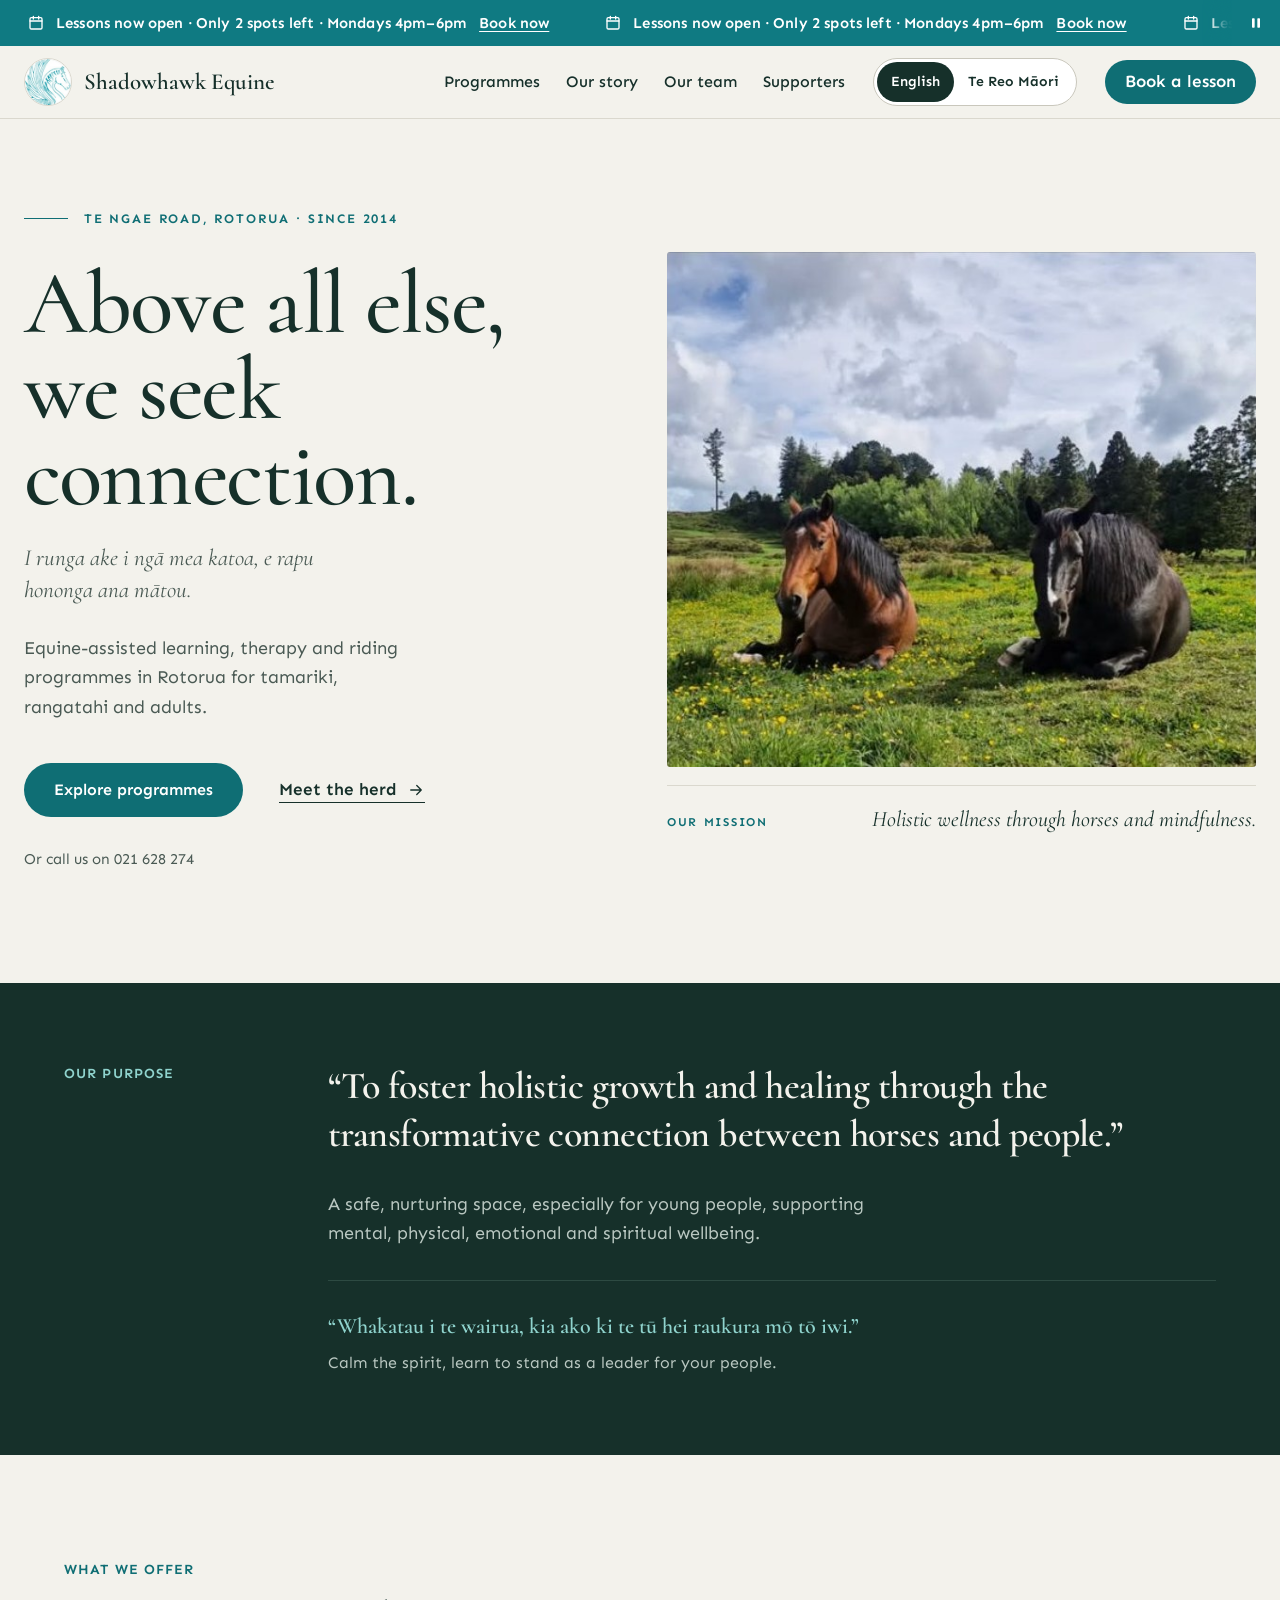
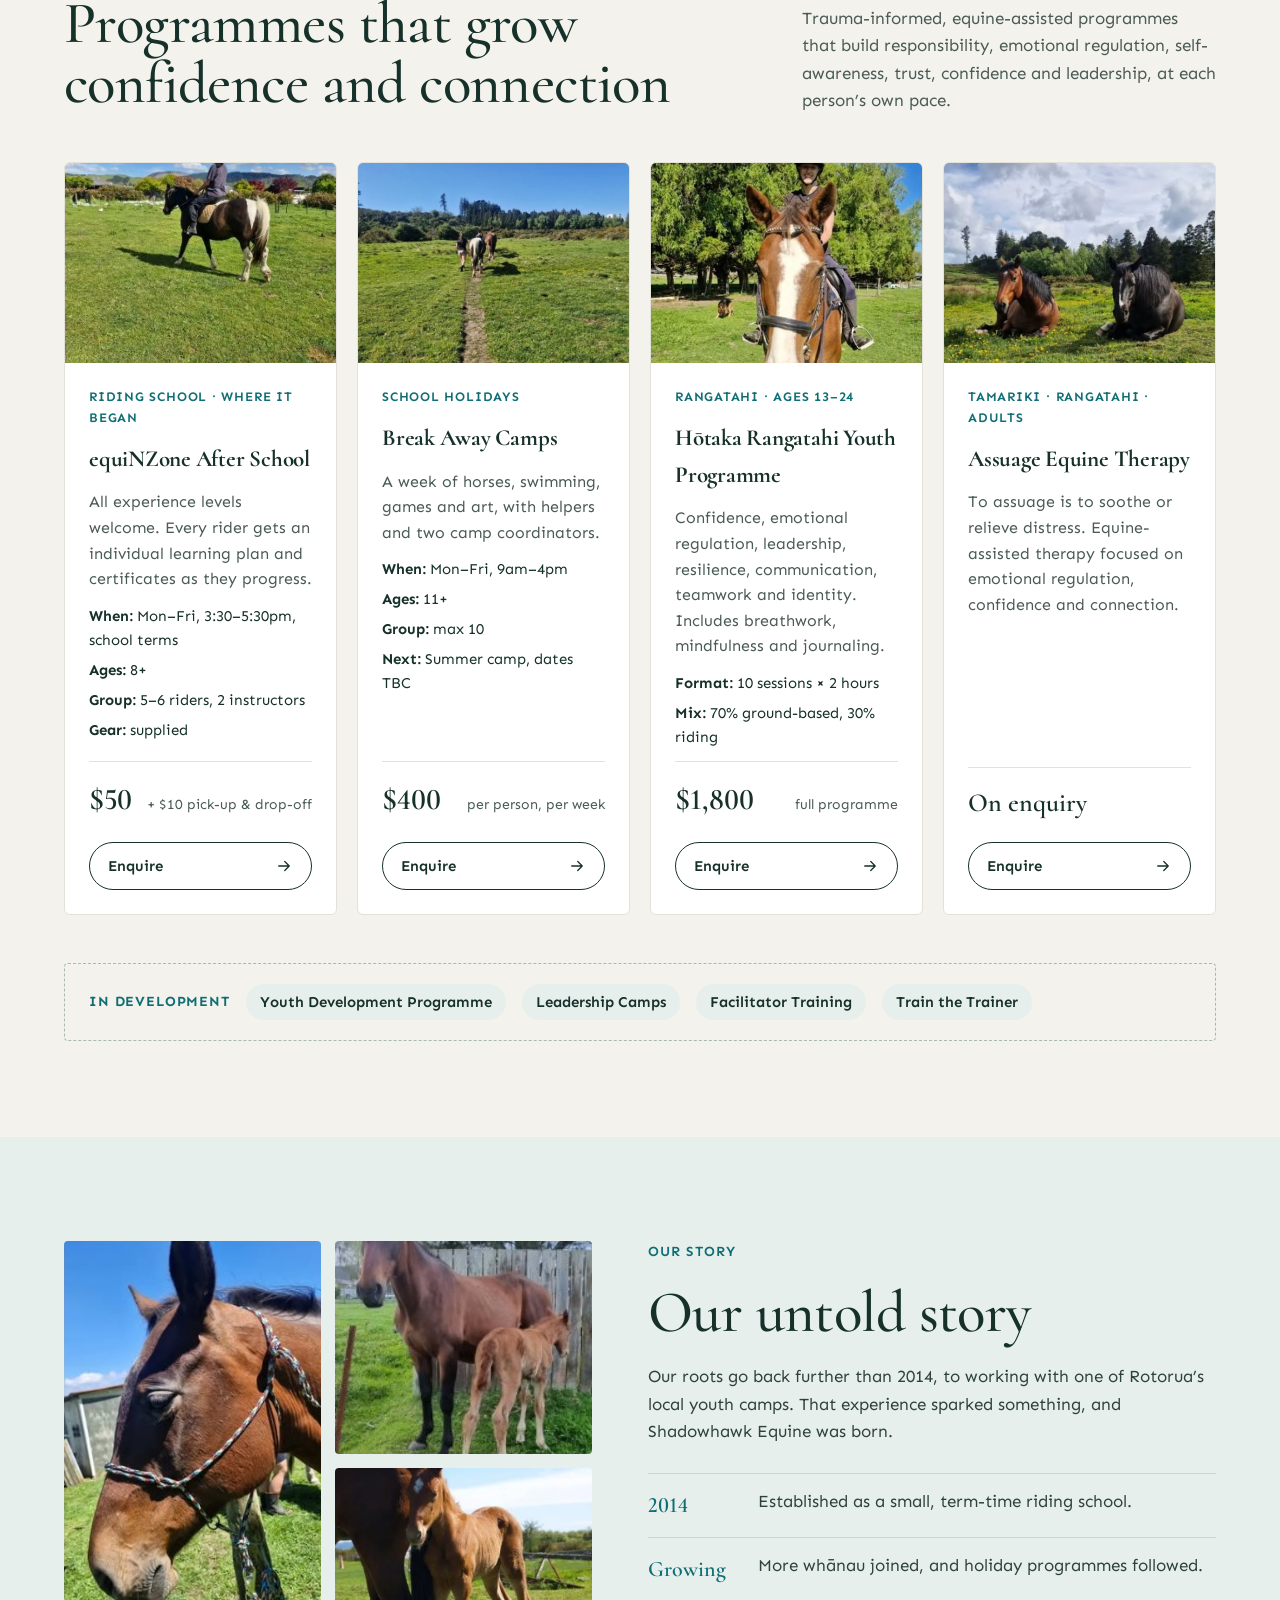
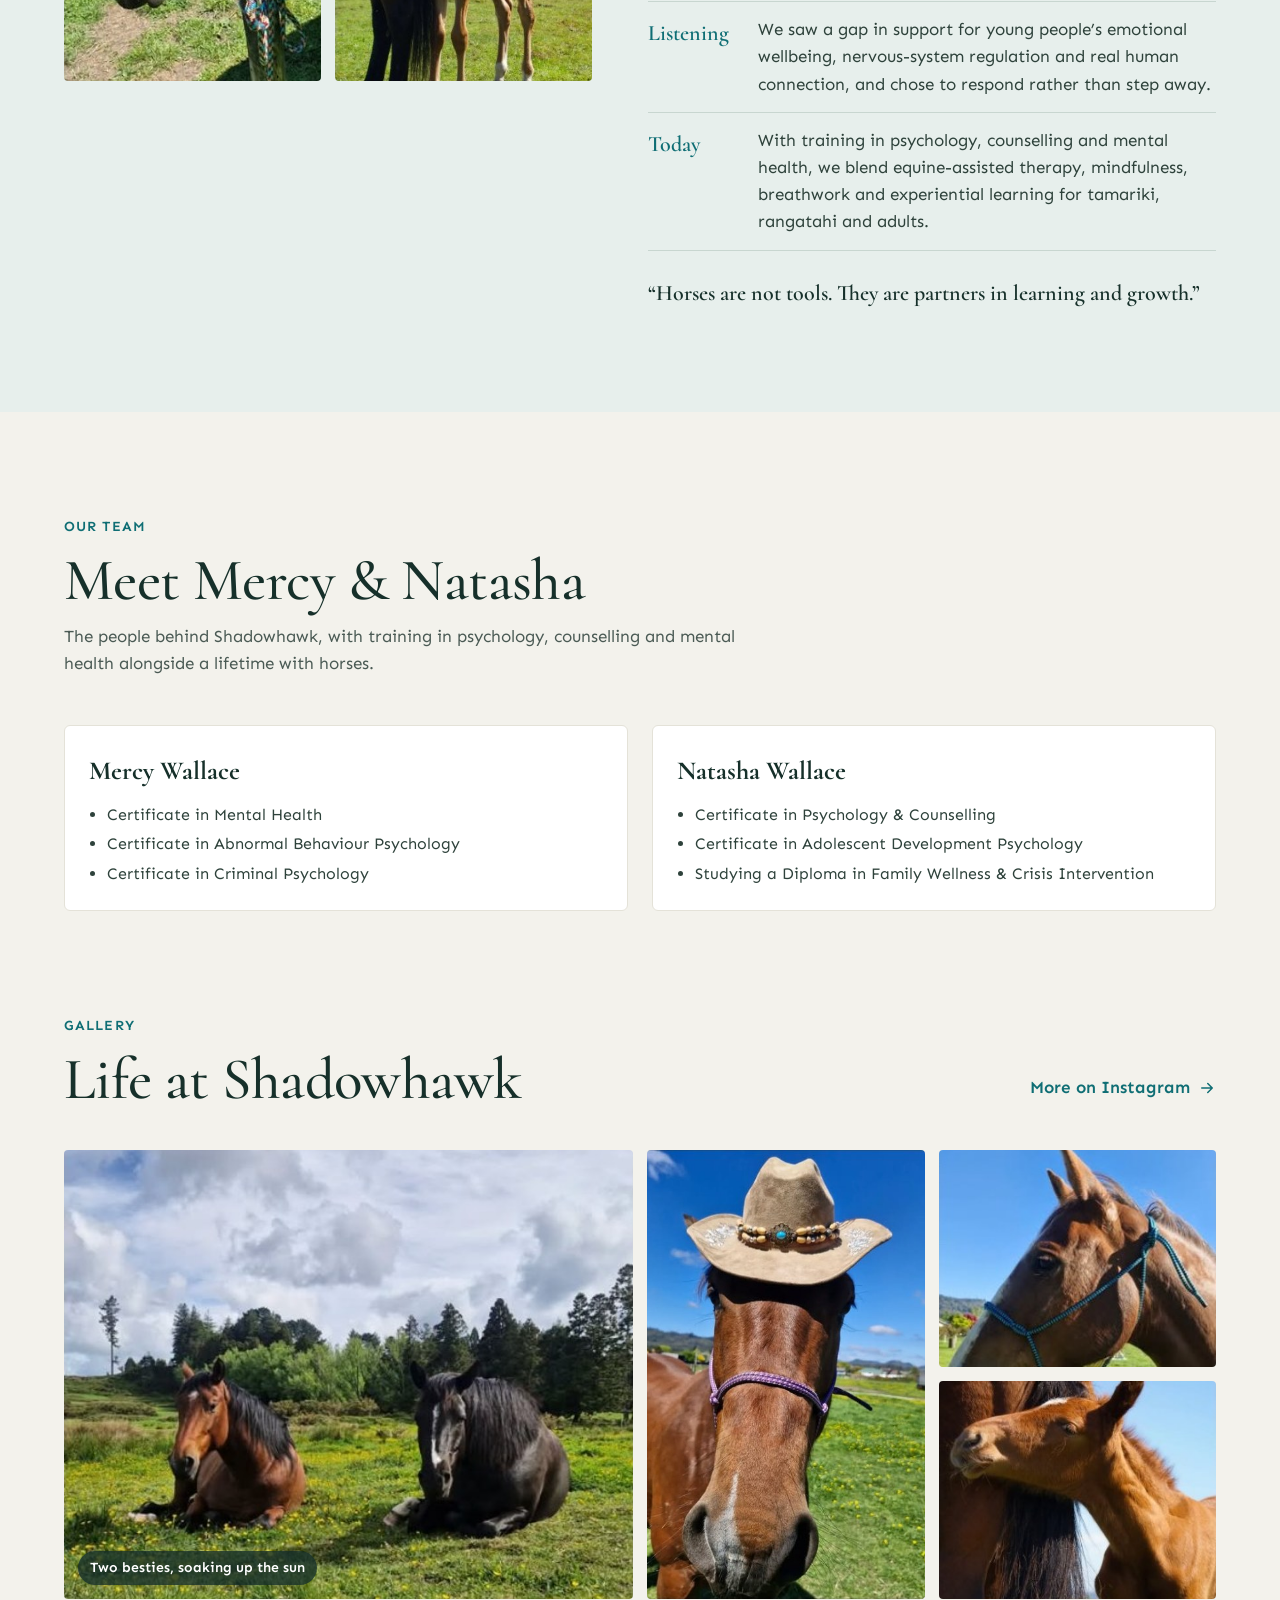
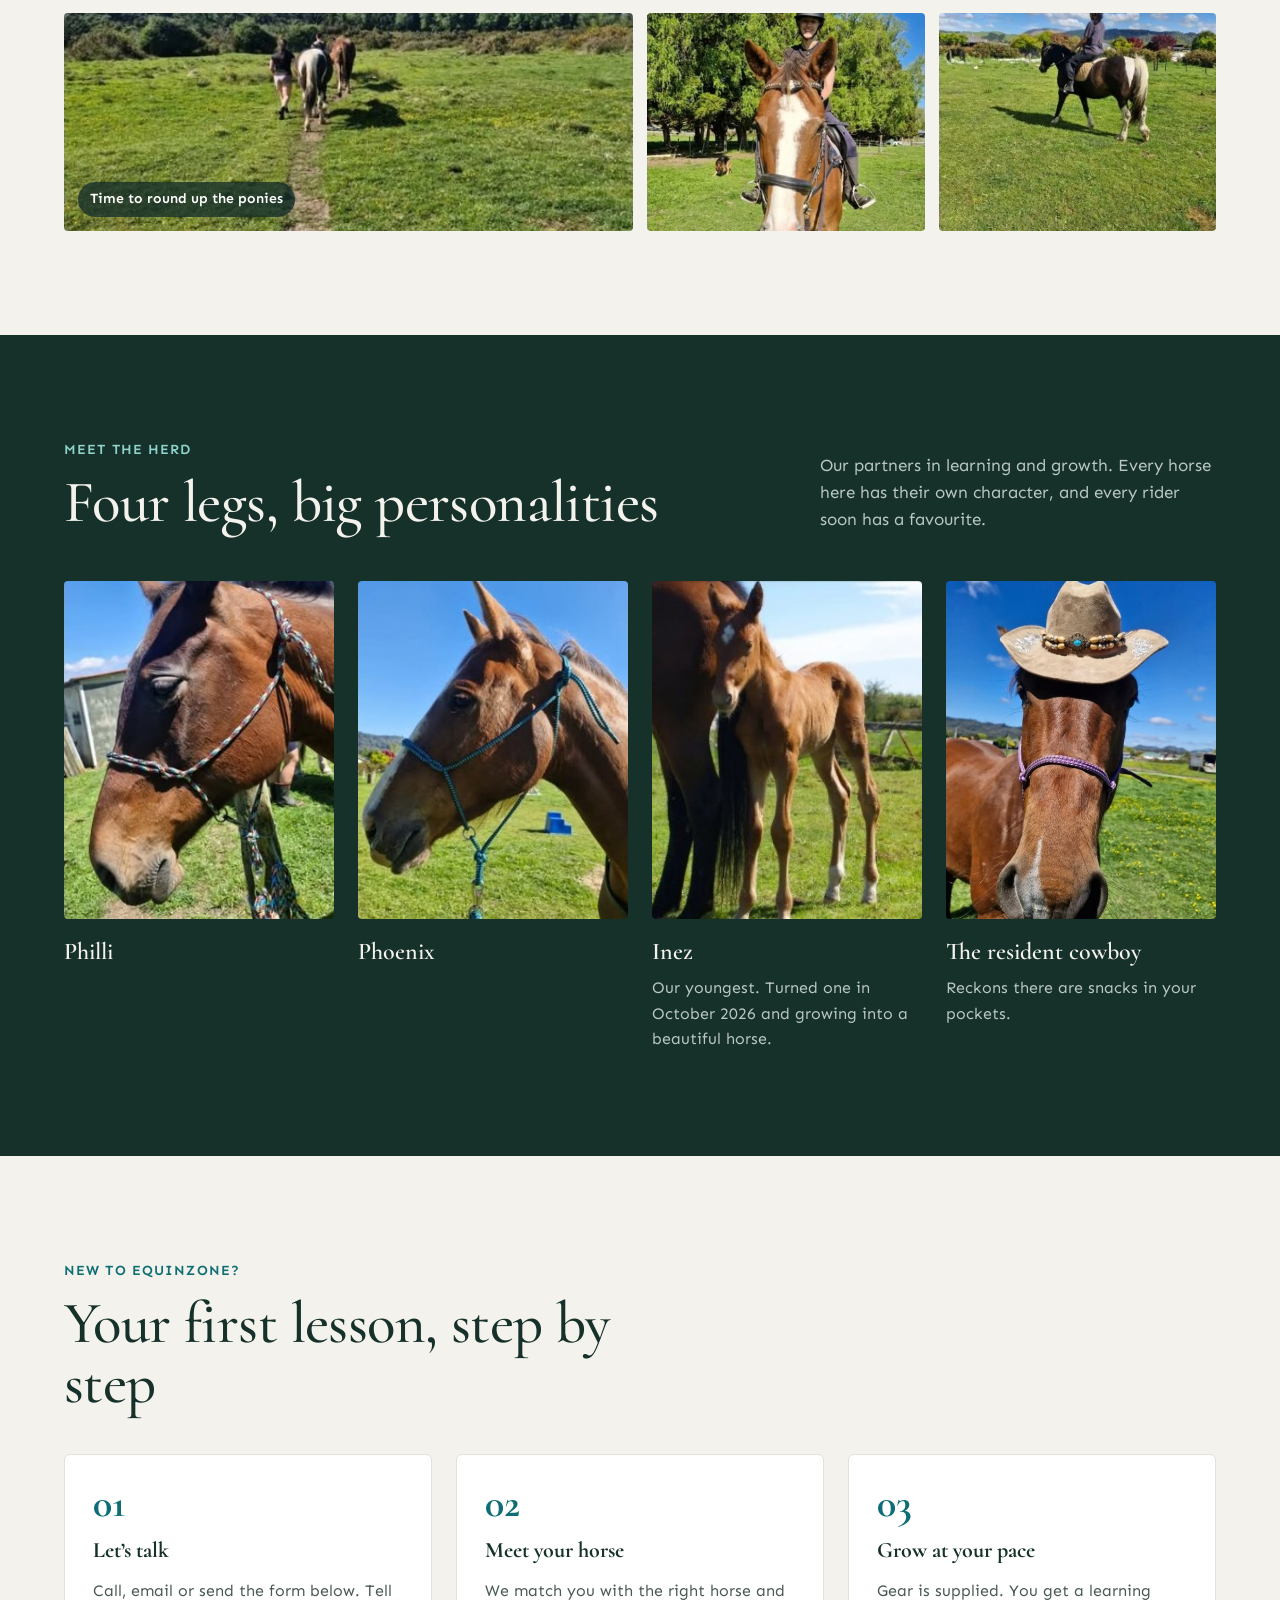
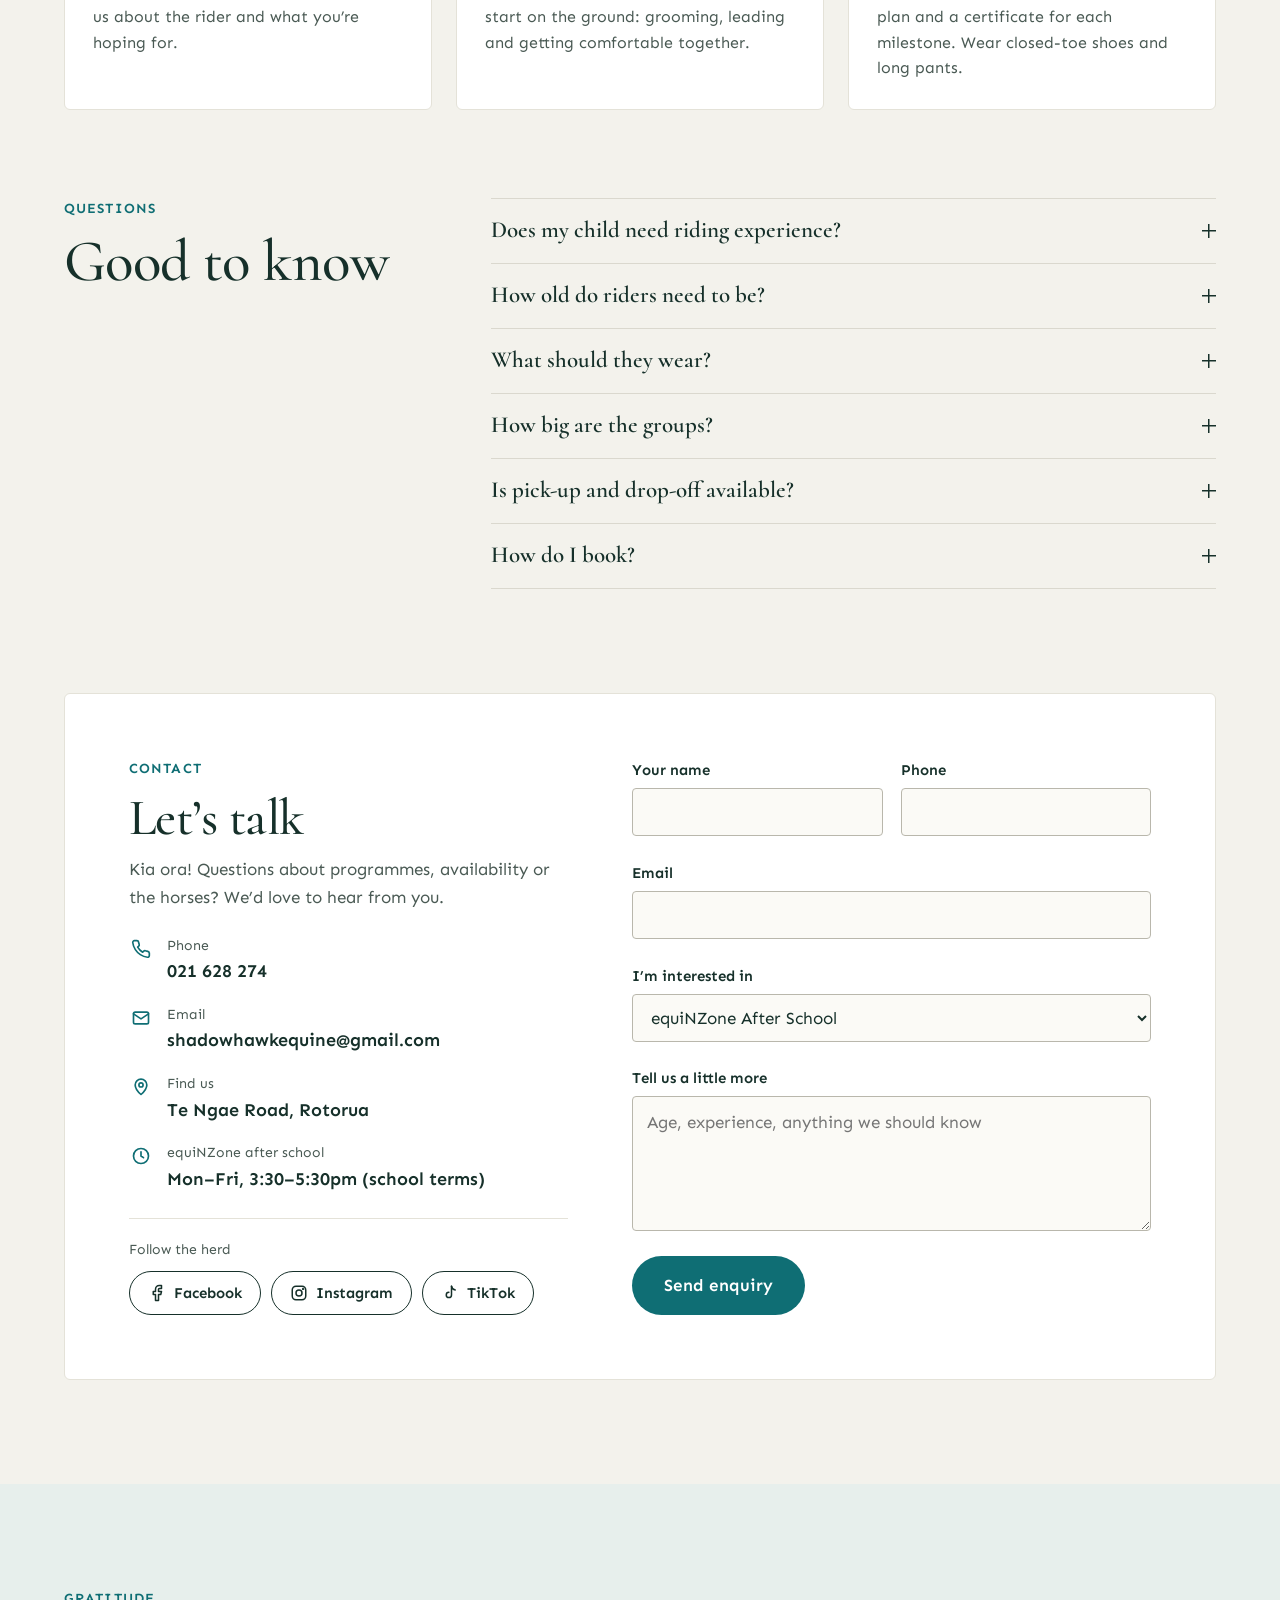
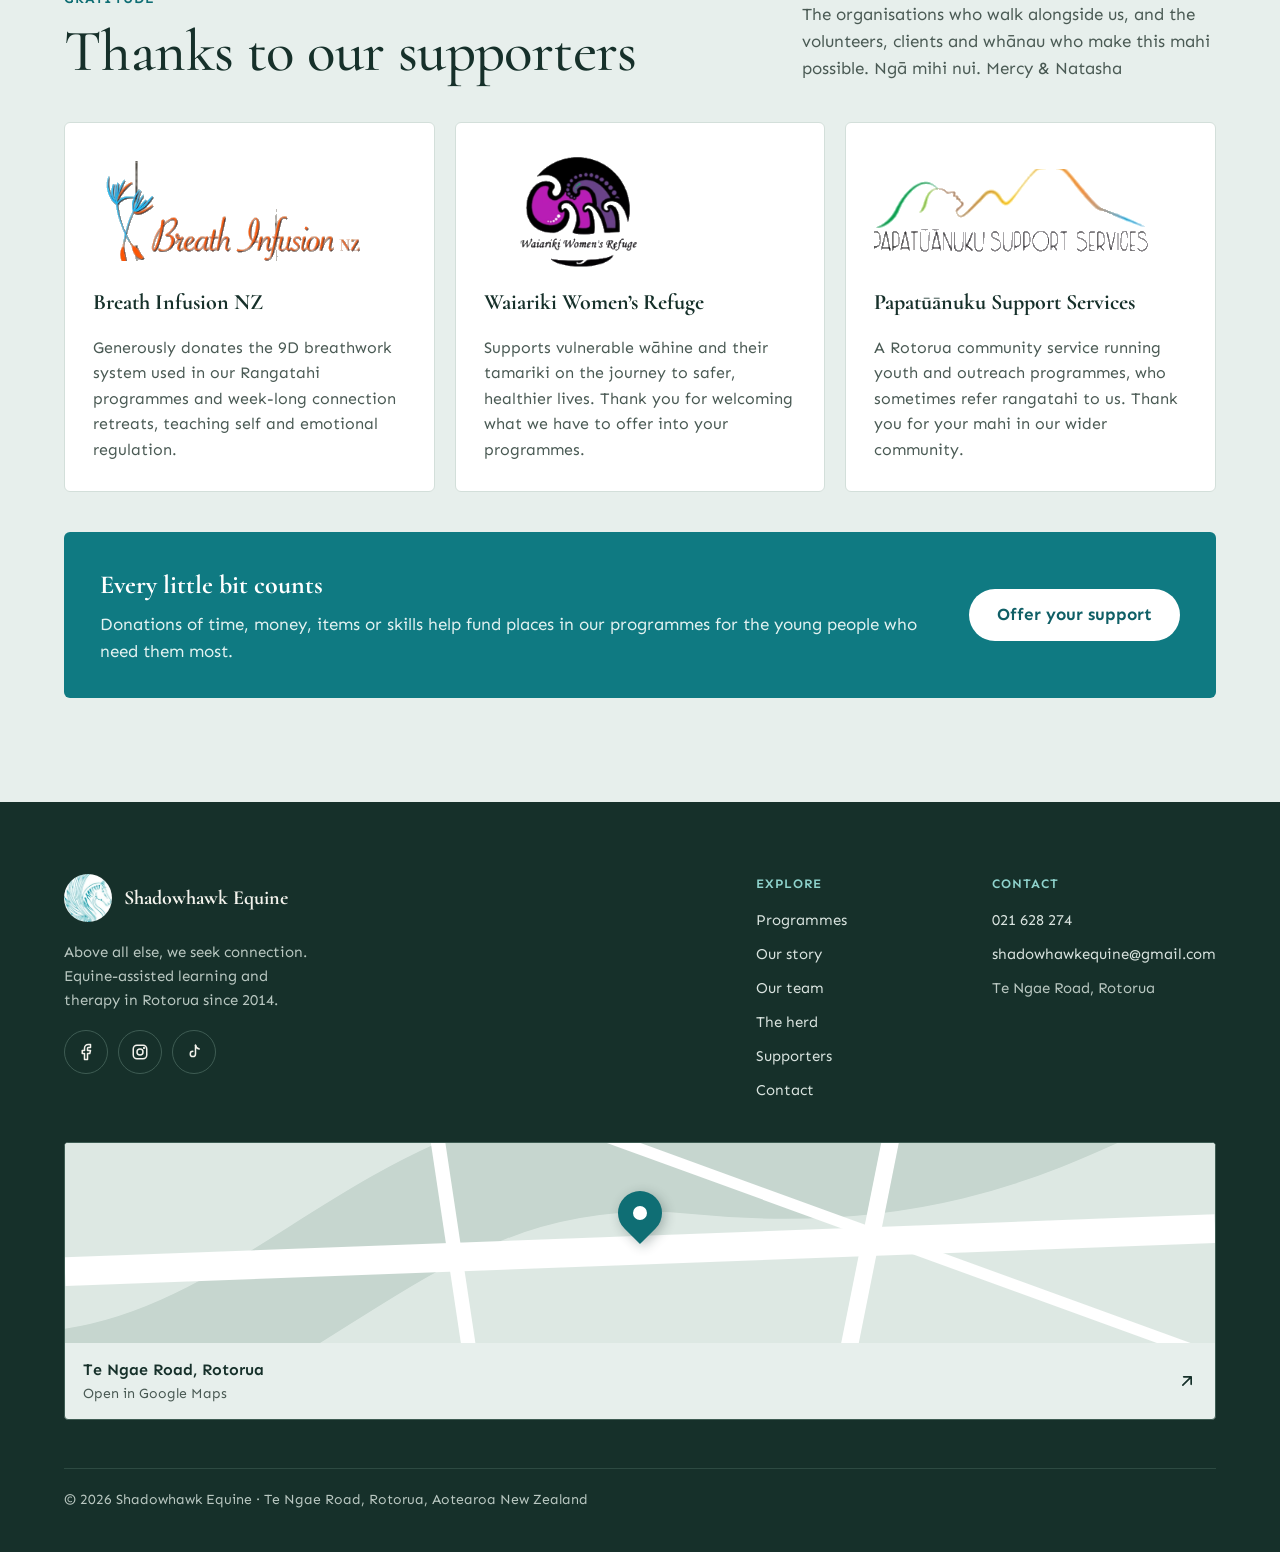
==== commit da232a90: "Add banner pause button, single-source banner text and a 404 page - Pause/play button on the scrolli" ====
--- a/index.html
+++ b/index.html
@@ -57,50 +57,24 @@
 
 <!-- BANNER + NAV -->
 <header style="position: sticky; top: 0; z-index: 10; background: rgba(243,242,236,0.95); backdrop-filter: blur(8px); border-bottom: 1px solid #DAD8CE">
-<a href="#contact" class="marquee" data-programme="equiNZone After School"aria-label="Lessons now open · Only 2 spots left · Mondays 4pm–6pm" data-i18n-aria-label="banner" style="display: block; overflow: hidden; background: #0F7A82; color: #FFFFFF; text-decoration: none">
-<div class="marquee-track" aria-hidden="true" style="display: flex; width: max-content">
-<span style="display: inline-flex; align-items: center; gap: 12px; padding: 11px 28px; font-size: 15px; font-weight: 600; letter-spacing: 0.01em; white-space: nowrap">
+<!-- Scrolling banner. The wording lives in one place: "banner" and "bannerCta" in js/main.js.
+     main.js repeats this item to fill the strip; the text here is only a fallback if JavaScript is off. -->
+<div class="banner">
+<a href="#contact" class="marquee" data-programme="equiNZone After School" aria-label="Lessons now open · Only 2 spots left · Mondays 4pm–6pm" data-i18n-aria-label="banner">
+<span class="marquee-track" aria-hidden="true">
+<span class="marquee-item">
 <svg aria-hidden="true" width="16" height="16" viewBox="0 0 24 24" fill="none" stroke="currentColor" stroke-width="2" stroke-linecap="round" stroke-linejoin="round"><rect x="3" y="4" width="18" height="17" rx="2"></rect><path d="M3 9h18M8 2v4M16 2v4"></path></svg>
-<span><span data-i18n="banner">Lessons now open · Only 2 spots left · Mondays 4pm–6pm</span></span>
-<span style="text-decoration: underline; text-underline-offset: 3px"><span data-i18n="bannerCta">Book now</span></span>
+<span data-i18n="banner">Lessons now open · Only 2 spots left · Mondays 4pm–6pm</span>
+<span class="marquee-cta" data-i18n="bannerCta">Book now</span>
 </span>
-<span style="display: inline-flex; align-items: center; gap: 12px; padding: 11px 28px; font-size: 15px; font-weight: 600; letter-spacing: 0.01em; white-space: nowrap">
-<svg aria-hidden="true" width="16" height="16" viewBox="0 0 24 24" fill="none" stroke="currentColor" stroke-width="2" stroke-linecap="round" stroke-linejoin="round"><rect x="3" y="4" width="18" height="17" rx="2"></rect><path d="M3 9h18M8 2v4M16 2v4"></path></svg>
-<span><span data-i18n="banner">Lessons now open · Only 2 spots left · Mondays 4pm–6pm</span></span>
-<span style="text-decoration: underline; text-underline-offset: 3px"><span data-i18n="bannerCta">Book now</span></span>
 </span>
-<span style="display: inline-flex; align-items: center; gap: 12px; padding: 11px 28px; font-size: 15px; font-weight: 600; letter-spacing: 0.01em; white-space: nowrap">
-<svg aria-hidden="true" width="16" height="16" viewBox="0 0 24 24" fill="none" stroke="currentColor" stroke-width="2" stroke-linecap="round" stroke-linejoin="round"><rect x="3" y="4" width="18" height="17" rx="2"></rect><path d="M3 9h18M8 2v4M16 2v4"></path></svg>
-<span><span data-i18n="banner">Lessons now open · Only 2 spots left · Mondays 4pm–6pm</span></span>
-<span style="text-decoration: underline; text-underline-offset: 3px"><span data-i18n="bannerCta">Book now</span></span>
-</span>
-<span style="display: inline-flex; align-items: center; gap: 12px; padding: 11px 28px; font-size: 15px; font-weight: 600; letter-spacing: 0.01em; white-space: nowrap">
-<svg aria-hidden="true" width="16" height="16" viewBox="0 0 24 24" fill="none" stroke="currentColor" stroke-width="2" stroke-linecap="round" stroke-linejoin="round"><rect x="3" y="4" width="18" height="17" rx="2"></rect><path d="M3 9h18M8 2v4M16 2v4"></path></svg>
-<span><span data-i18n="banner">Lessons now open · Only 2 spots left · Mondays 4pm–6pm</span></span>
-<span style="text-decoration: underline; text-underline-offset: 3px"><span data-i18n="bannerCta">Book now</span></span>
-</span>
-<span style="display: inline-flex; align-items: center; gap: 12px; padding: 11px 28px; font-size: 15px; font-weight: 600; letter-spacing: 0.01em; white-space: nowrap">
-<svg aria-hidden="true" width="16" height="16" viewBox="0 0 24 24" fill="none" stroke="currentColor" stroke-width="2" stroke-linecap="round" stroke-linejoin="round"><rect x="3" y="4" width="18" height="17" rx="2"></rect><path d="M3 9h18M8 2v4M16 2v4"></path></svg>
-<span><span data-i18n="banner">Lessons now open · Only 2 spots left · Mondays 4pm–6pm</span></span>
-<span style="text-decoration: underline; text-underline-offset: 3px"><span data-i18n="bannerCta">Book now</span></span>
-</span>
-<span style="display: inline-flex; align-items: center; gap: 12px; padding: 11px 28px; font-size: 15px; font-weight: 600; letter-spacing: 0.01em; white-space: nowrap">
-<svg aria-hidden="true" width="16" height="16" viewBox="0 0 24 24" fill="none" stroke="currentColor" stroke-width="2" stroke-linecap="round" stroke-linejoin="round"><rect x="3" y="4" width="18" height="17" rx="2"></rect><path d="M3 9h18M8 2v4M16 2v4"></path></svg>
-<span><span data-i18n="banner">Lessons now open · Only 2 spots left · Mondays 4pm–6pm</span></span>
-<span style="text-decoration: underline; text-underline-offset: 3px"><span data-i18n="bannerCta">Book now</span></span>
-</span>
-<span style="display: inline-flex; align-items: center; gap: 12px; padding: 11px 28px; font-size: 15px; font-weight: 600; letter-spacing: 0.01em; white-space: nowrap">
-<svg aria-hidden="true" width="16" height="16" viewBox="0 0 24 24" fill="none" stroke="currentColor" stroke-width="2" stroke-linecap="round" stroke-linejoin="round"><rect x="3" y="4" width="18" height="17" rx="2"></rect><path d="M3 9h18M8 2v4M16 2v4"></path></svg>
-<span><span data-i18n="banner">Lessons now open · Only 2 spots left · Mondays 4pm–6pm</span></span>
-<span style="text-decoration: underline; text-underline-offset: 3px"><span data-i18n="bannerCta">Book now</span></span>
-</span>
-<span style="display: inline-flex; align-items: center; gap: 12px; padding: 11px 28px; font-size: 15px; font-weight: 600; letter-spacing: 0.01em; white-space: nowrap">
-<svg aria-hidden="true" width="16" height="16" viewBox="0 0 24 24" fill="none" stroke="currentColor" stroke-width="2" stroke-linecap="round" stroke-linejoin="round"><rect x="3" y="4" width="18" height="17" rx="2"></rect><path d="M3 9h18M8 2v4M16 2v4"></path></svg>
-<span><span data-i18n="banner">Lessons now open · Only 2 spots left · Mondays 4pm–6pm</span></span>
-<span style="text-decoration: underline; text-underline-offset: 3px"><span data-i18n="bannerCta">Book now</span></span>
-</span>
-</div>
 </a>
+<button type="button" class="banner-toggle" aria-pressed="false" hidden>
+<span class="visually-hidden">Pause the scrolling banner</span>
+<svg class="icon-pause" aria-hidden="true" width="16" height="16" viewBox="0 0 24 24" fill="currentColor"><rect x="6" y="5" width="4" height="14" rx="1"></rect><rect x="14" y="5" width="4" height="14" rx="1"></rect></svg>
+<svg class="icon-play" aria-hidden="true" width="16" height="16" viewBox="0 0 24 24" fill="currentColor"><path d="M8 5.5v13a1 1 0 0 0 1.5.86l10.5-6.5a1 1 0 0 0 0-1.72L9.5 4.64A1 1 0 0 0 8 5.5z"></path></svg>
+</button>
+</div>
 <nav aria-label="Main" class="site-nav">
 <a href="#top" class="brand">
 <img src="images/logo.jpg" alt="Shadowhawk Equine logo" width="48" height="48">
--- a/css/styles.css
+++ b/css/styles.css
@@ -29,10 +29,35 @@
 body{margin:0;background:var(--ground);font-family:var(--body)}
 h1, h2, h3 { font-family: var(--display); }
 a{color:#0F6E74}a:hover{color:#0A5257}
+/* ---------- Scrolling banner ---------- */
+.banner { position: relative; overflow: hidden; background: var(--banner); color: #FFFFFF; }
+.marquee { display: block; overflow: hidden; color: inherit; text-decoration: none; }
+.marquee:hover { color: #FFFFFF; }
+.marquee-track { display: flex; width: max-content; }
+.marquee-item {
+  display: inline-flex; align-items: center; gap: 12px; padding: 11px 28px;
+  font-size: 15px; font-weight: 600; letter-spacing: 0.01em; white-space: nowrap;
+}
+.marquee-cta { text-decoration: underline; text-underline-offset: 3px; }
 @keyframes shq-marquee{from{transform:translateX(0)}to{transform:translateX(-50%)}}
 .marquee-track{animation:shq-marquee 30s linear infinite}
-.marquee:hover .marquee-track,.marquee:focus-visible .marquee-track{animation-play-state:paused}
+.marquee:hover .marquee-track,.marquee:focus-visible .marquee-track,.banner.is-paused .marquee-track{animation-play-state:paused}
 @media (prefers-reduced-motion: reduce){.marquee-track{animation:none}}
+/* pause / play button: required so visitors can stop content that keeps moving */
+.banner-toggle {
+  position: absolute; top: 0; right: 0; bottom: 0; width: 48px; padding: 0; border: 0;
+  display: flex; align-items: center; justify-content: center; cursor: pointer;
+  background: var(--banner); color: #FFFFFF; box-shadow: -18px 0 14px -4px var(--banner);
+}
+.banner-toggle .icon-play { display: none; }
+.banner-toggle[aria-pressed="true"] .icon-pause { display: none; }
+.banner-toggle[aria-pressed="true"] .icon-play { display: block; }
+/* nothing to pause when the visitor has asked for reduced motion */
+@media (prefers-reduced-motion: reduce) { .banner-toggle { display: none; } }
+/* on the teal strip, a white focus ring reads better than the teal one */
+.marquee:focus-visible, .banner-toggle:focus-visible { outline-color: #FFFFFF; outline-offset: -5px; }
+.marquee:focus-visible { box-shadow: none; }
+.banner-toggle:focus-visible { box-shadow: -18px 0 14px -4px var(--banner); }
 
 /* language toggle */
 .lang-btn {
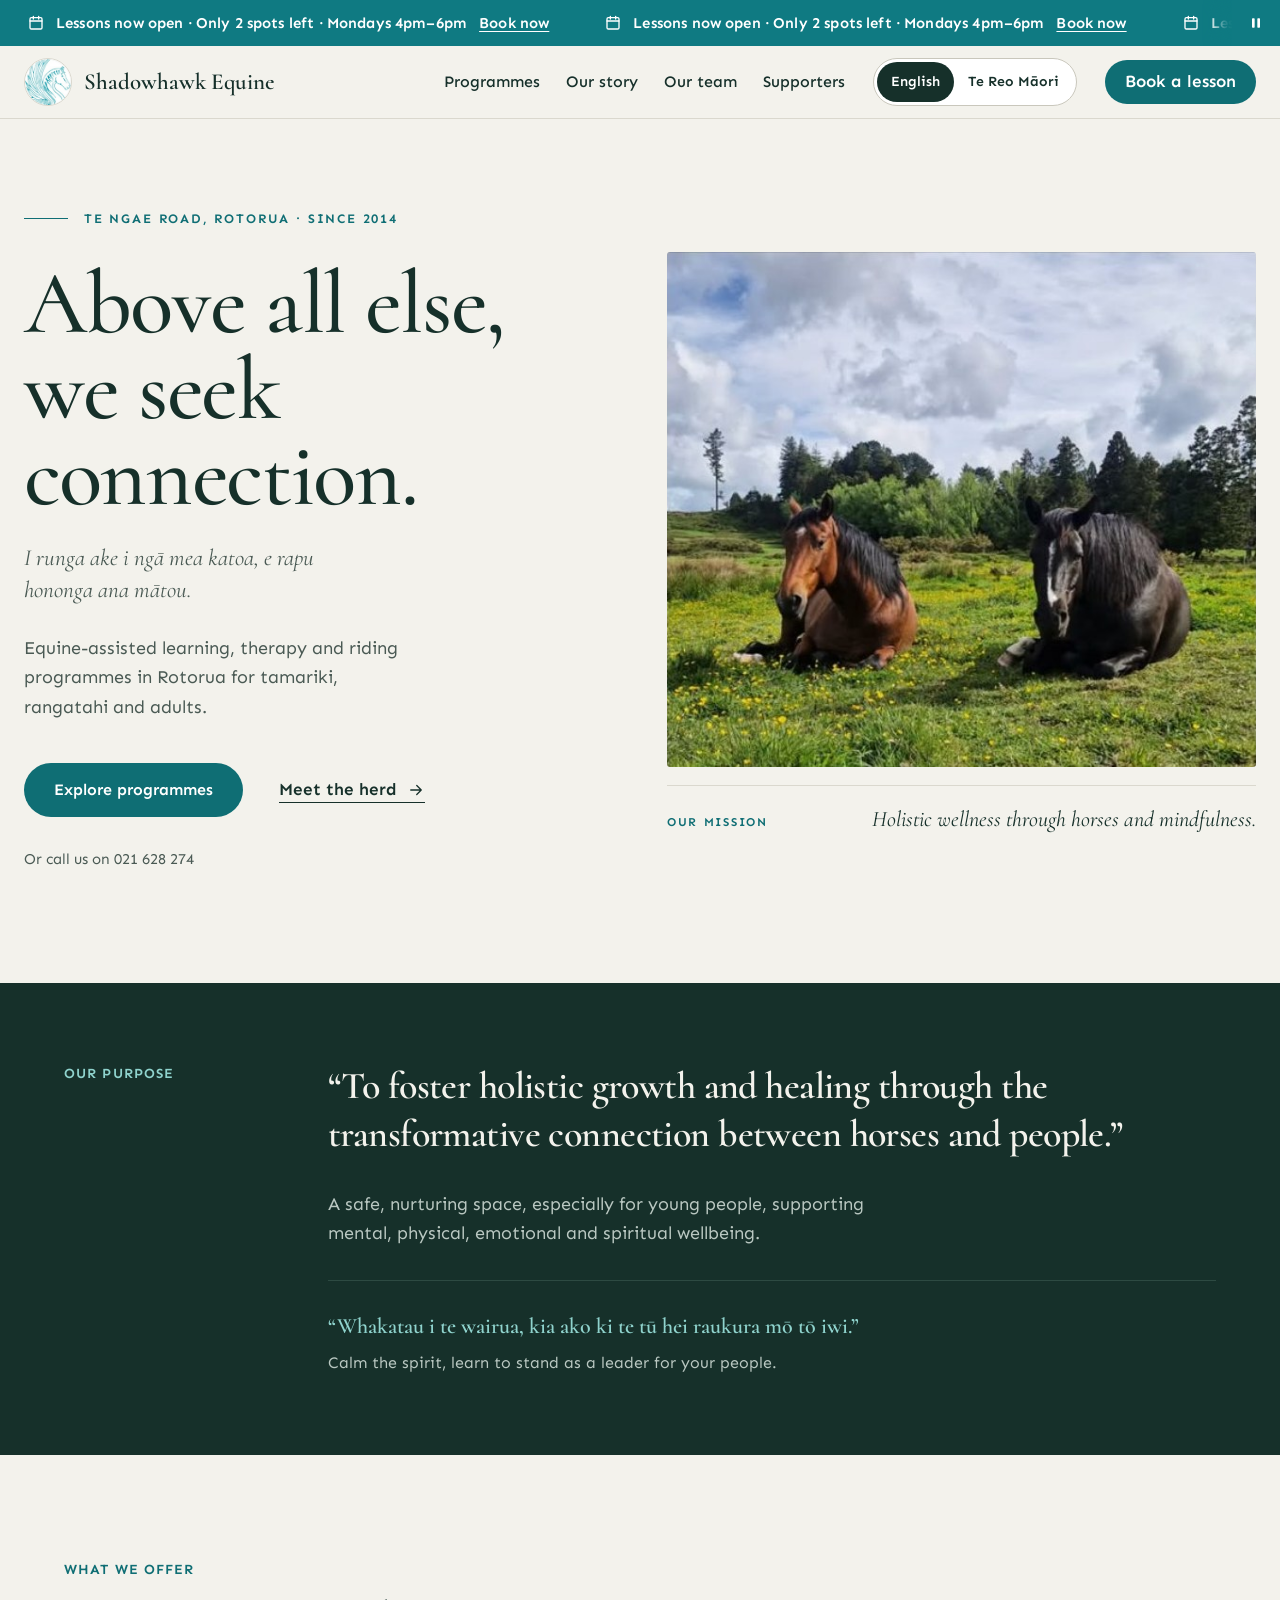
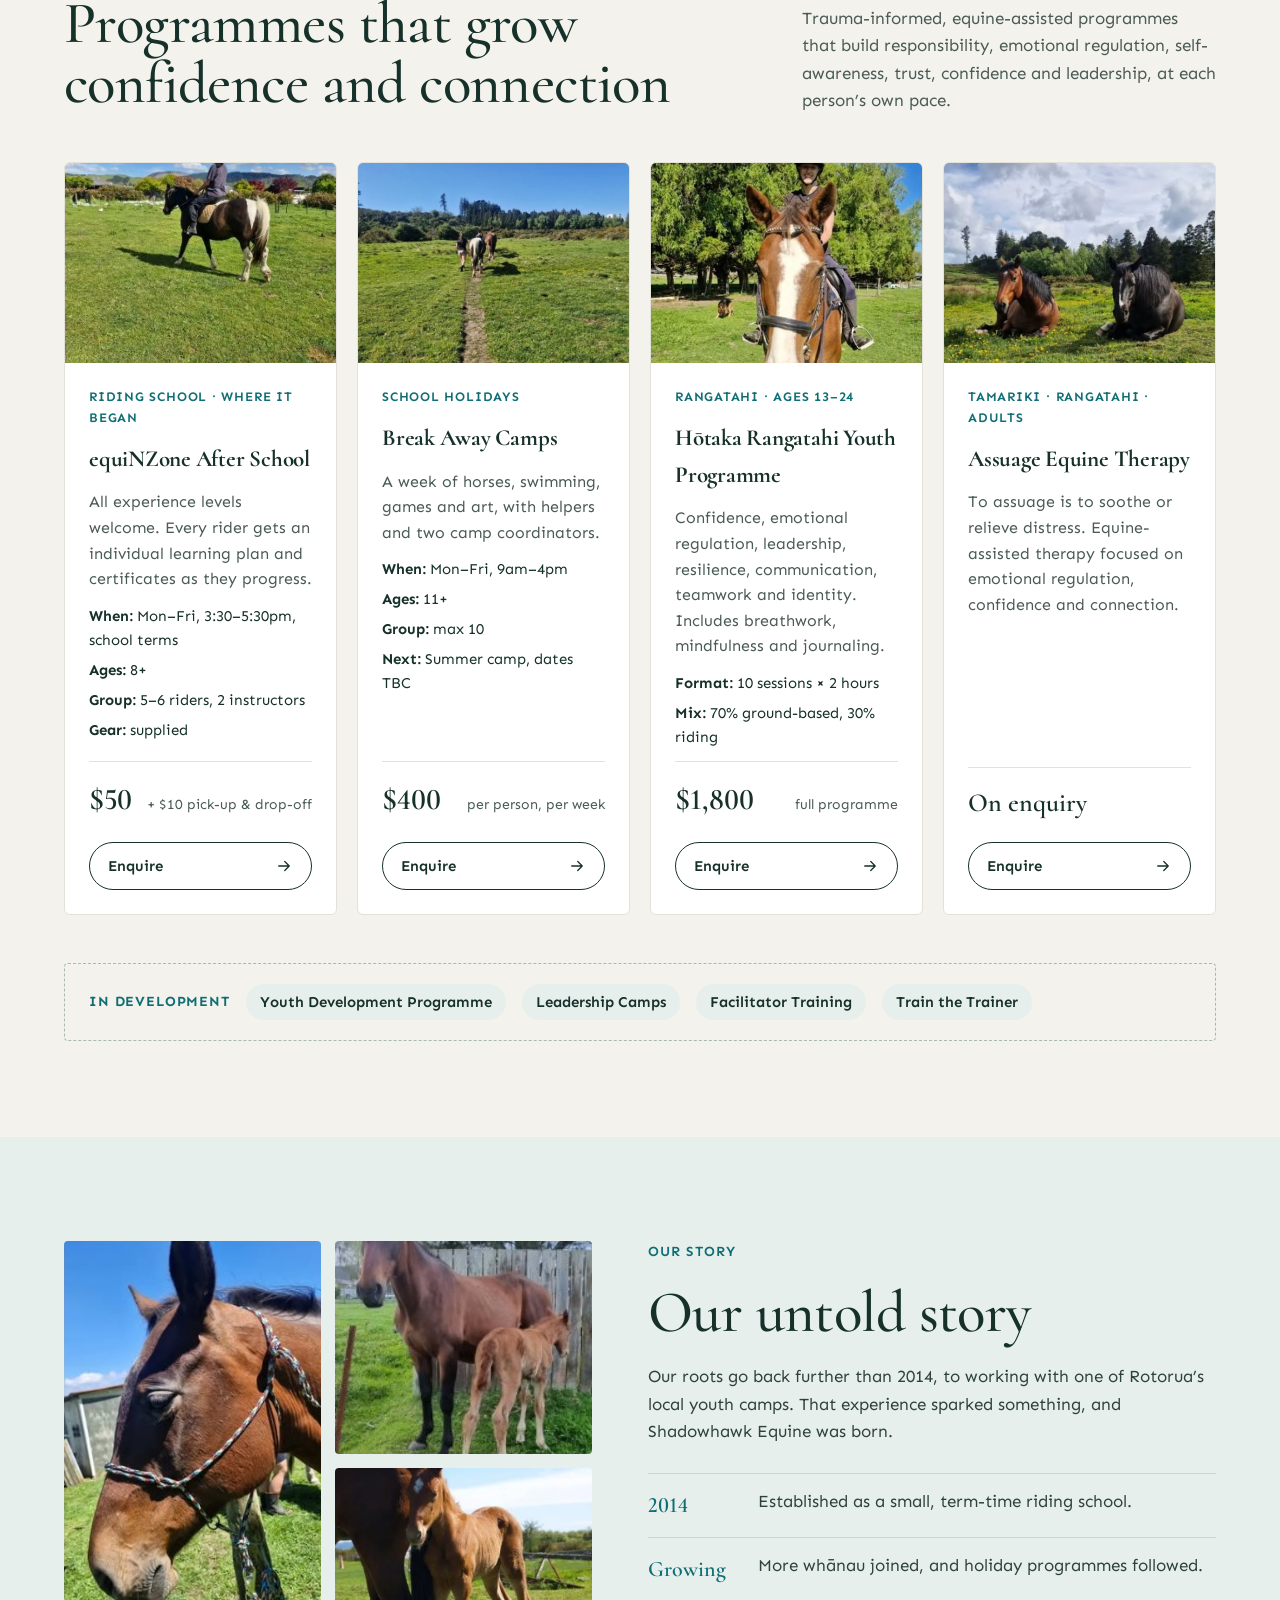
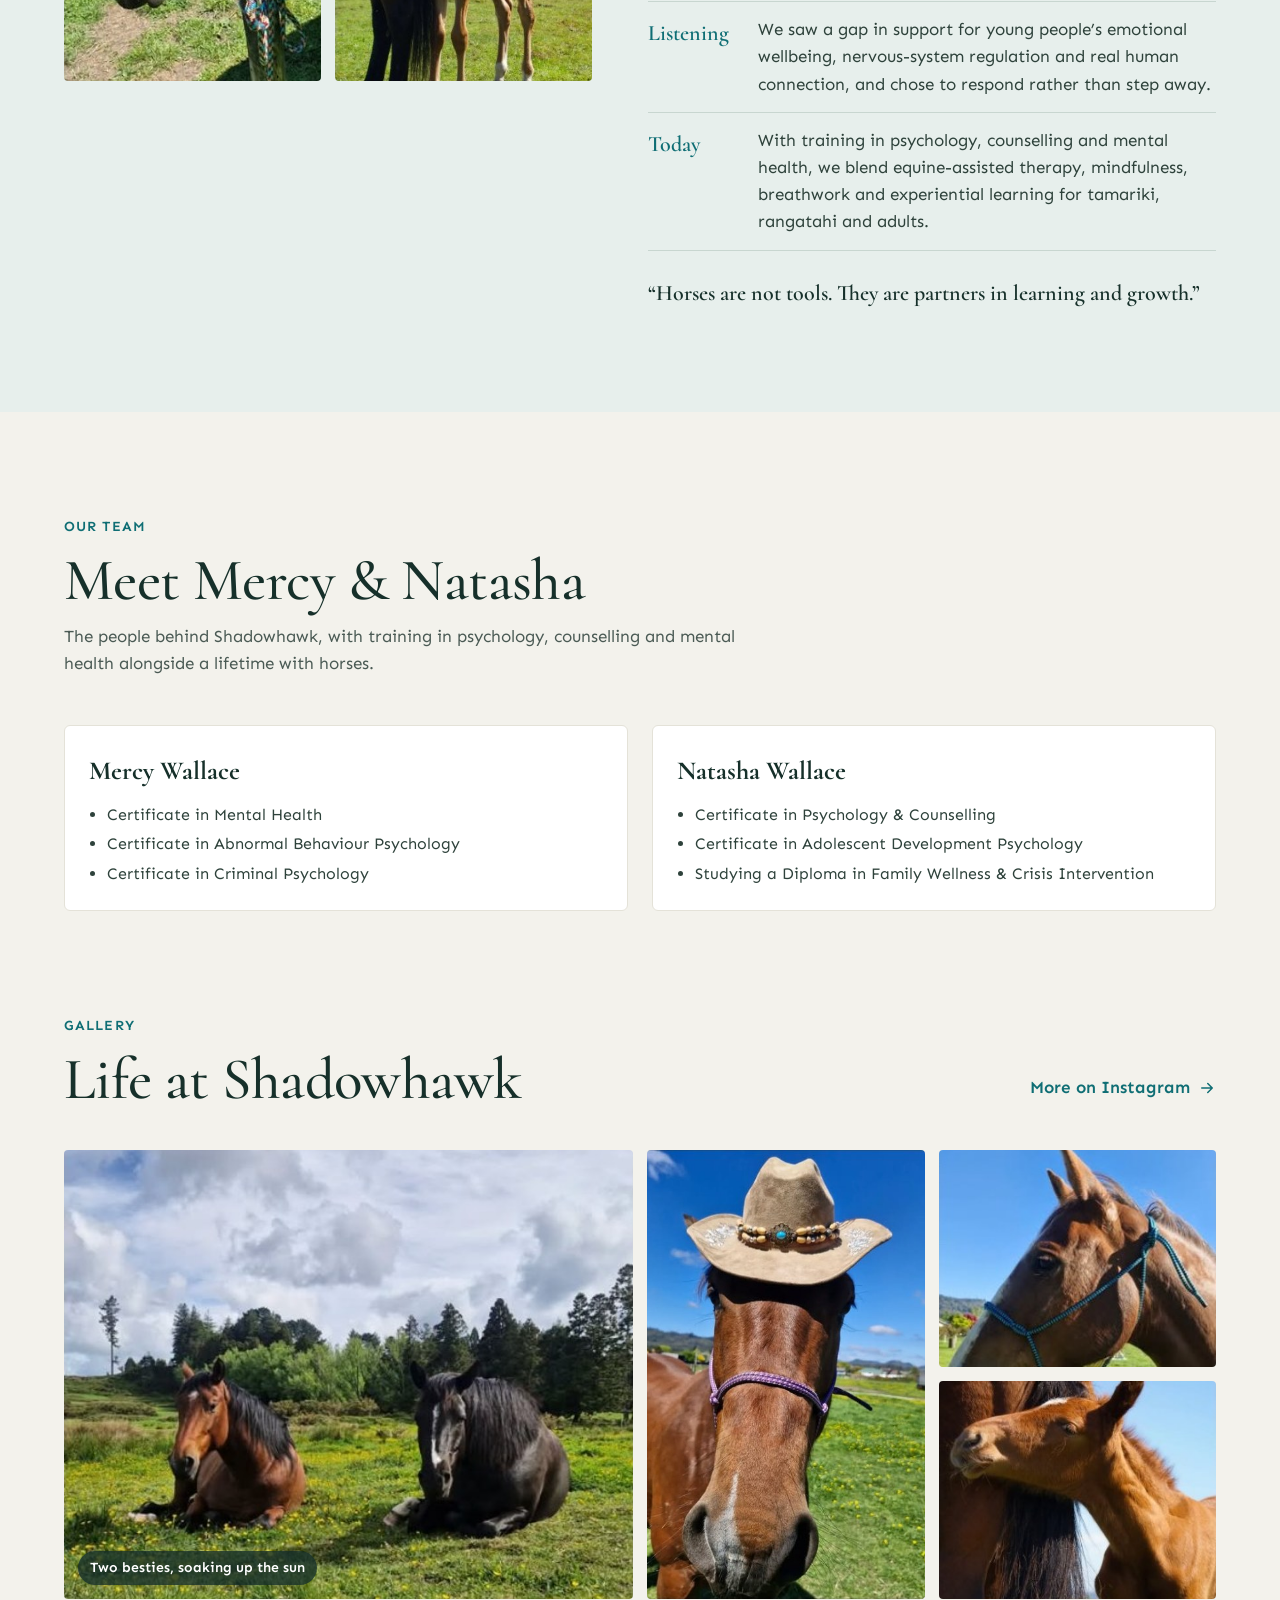
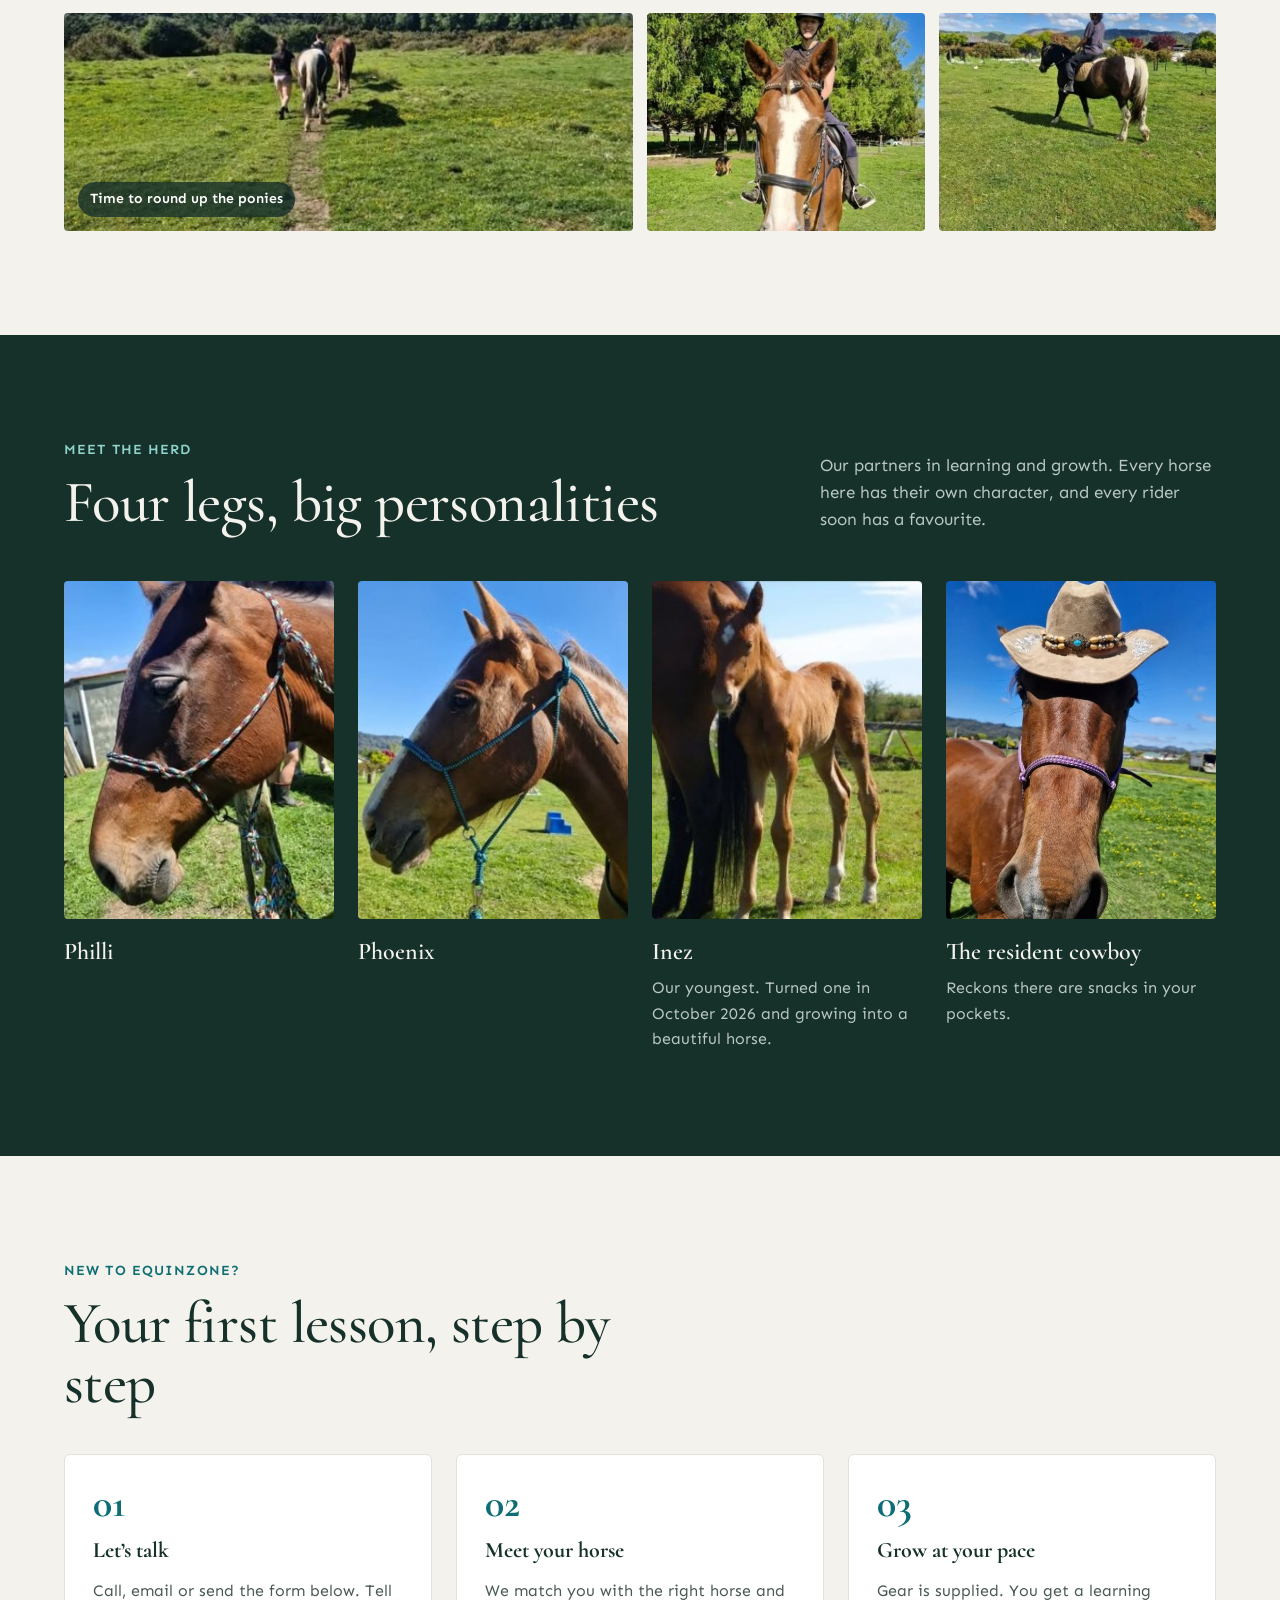
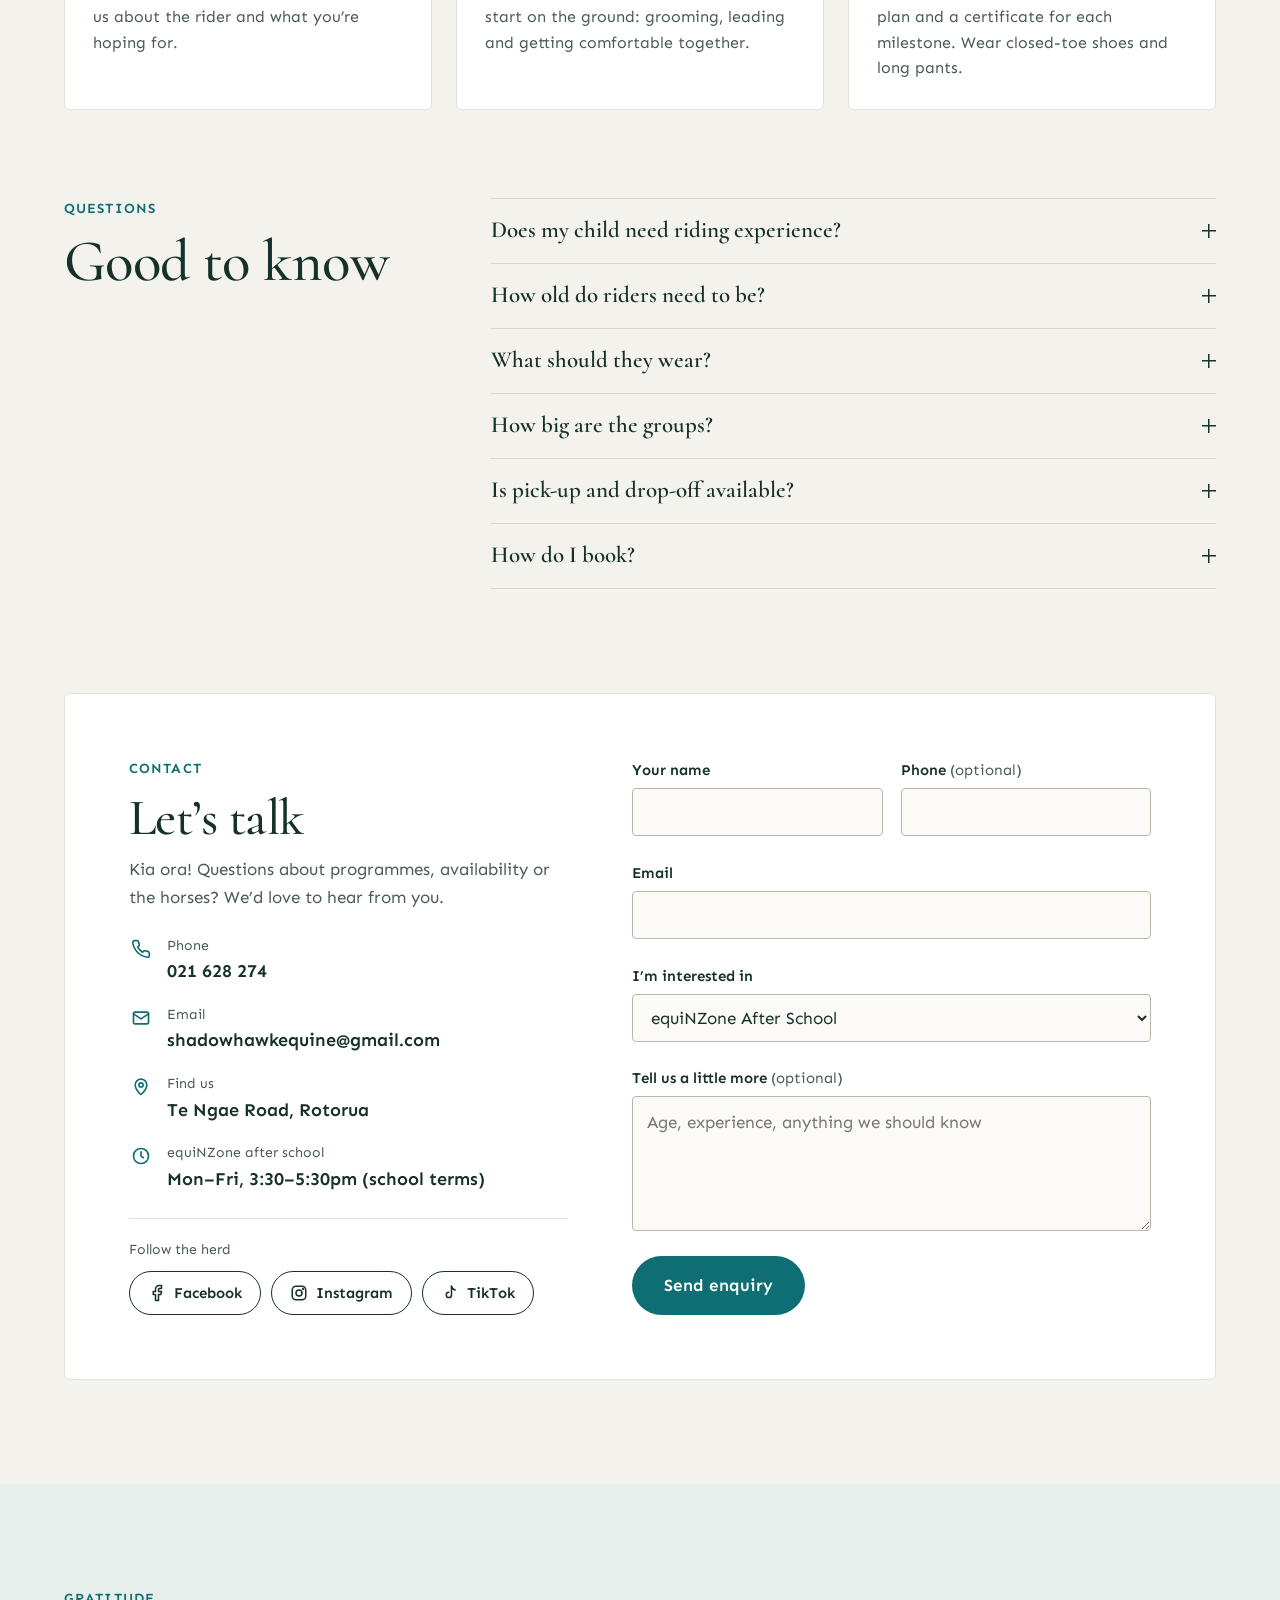
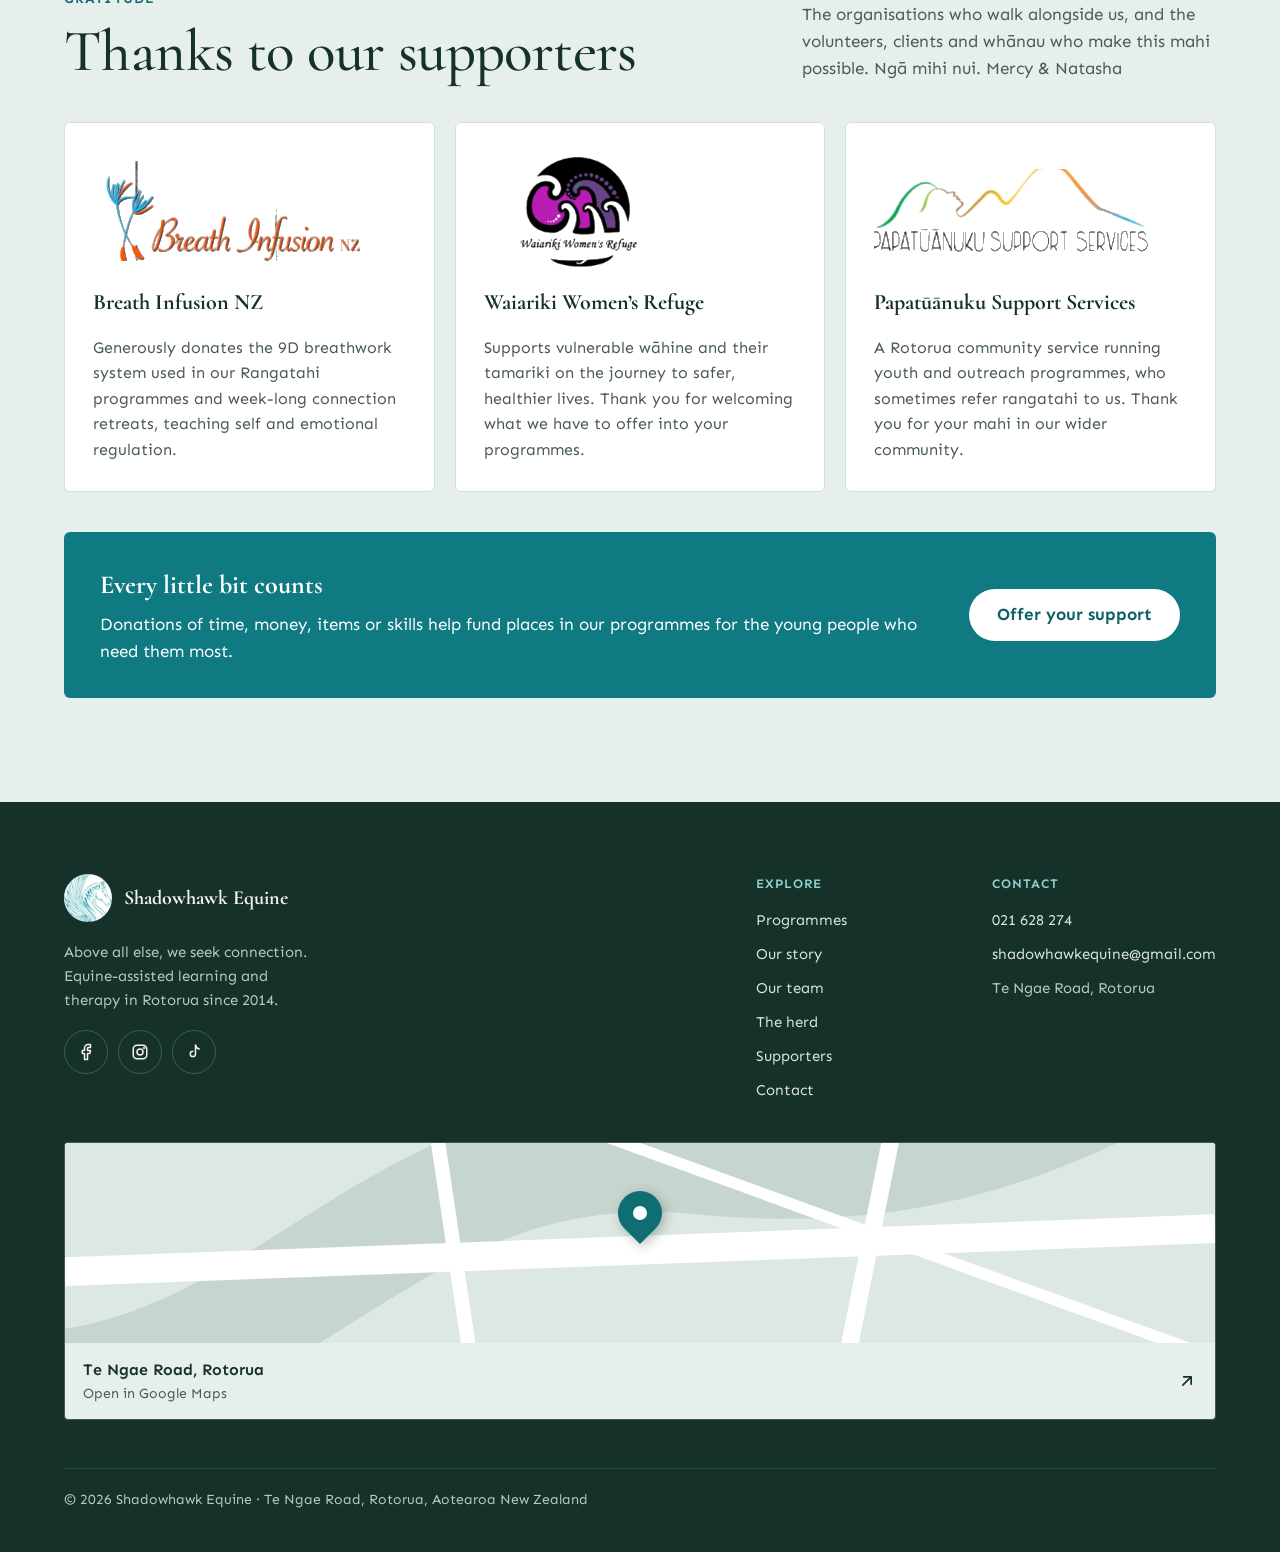
==== commit ce8244a0: "Accessibility pass: skip link, main landmark, language of parts, contrast and small-screen fixes - S" ====
--- a/index.html
+++ b/index.html
@@ -54,6 +54,7 @@
 </head>
 <body>
 <div class="page" style="font-family: var(--body); color: #16302A; background: #F3F2EC; font-size: 17px; line-height: 1.6; width: 100%; min-width: 0">
+<a href="#main" class="skip-link">Skip to content</a>
 
 <!-- BANNER + NAV -->
 <header style="position: sticky; top: 0; z-index: 10; background: rgba(243,242,236,0.95); backdrop-filter: blur(8px); border-bottom: 1px solid #DAD8CE">
@@ -101,6 +102,8 @@
 </nav>
 </header>
 
+<main id="main" tabindex="-1">
+
 <!-- HERO -->
 <section id="top" class="hero">
 <div class="hero-inner">
@@ -146,7 +149,7 @@
 </div>
 <p style="margin: 0; flex: 1 1 340px; color: #4A5A54; max-width: 46ch">Trauma-informed, equine-assisted programmes that build responsibility, emotional regulation, self-awareness, trust, confidence and leadership, at each person’s own pace.</p>
 </div>
-<div data-reveal-group style="display: grid; grid-template-columns: repeat(auto-fit, minmax(270px, 1fr)); gap: 20px">
+<div data-reveal-group style="display: grid; grid-template-columns: repeat(auto-fit, minmax(min(270px, 100%), 1fr)); gap: 20px">
 
 <article style="background: #FFFFFF; border-radius: 6px; overflow: hidden; display: flex; flex-direction: column; border: 1px solid #E4E2D8">
 <img width="310" height="311" loading="lazy" decoding="async" src="images/pony-lesson.jpg" alt="A young rider on a skewbald pony" style="width: 100%; height: 200px; object-fit: cover">
@@ -278,7 +281,7 @@
 <h2 style="margin: 0; font-family: var(--display); font-weight: 500; font-size: clamp(38px, 4.6vw, 60px); line-height: 1.02; letter-spacing: -0.01em"><span data-i18n="trainersTitle">Meet Mercy & Natasha</span></h2>
 <p style="margin: 0; color: #4A5A54">The people behind Shadowhawk, with training in psychology, counselling and mental health alongside a lifetime with horses.</p>
 </div>
-<div data-reveal-group style="display: grid; grid-template-columns: repeat(auto-fit, minmax(340px, 1fr)); gap: 24px">
+<div data-reveal-group style="display: grid; grid-template-columns: repeat(auto-fit, minmax(min(340px, 100%), 1fr)); gap: 24px">
 <article style="display: flex; flex-wrap: wrap; align-items: center; justify-content: center; gap: 24px; padding: 24px; border-radius: 6px; background: #FFFFFF; border: 1px solid #E4E2D8">
 <!-- Waiting on Shadowhawk: swap for a real photo, then remove "hidden" -->
 <div hidden role="img" aria-label="Photo of Mercy Wallace (placeholder)" style="flex: 0 0 180px; height: 220px; border-radius: 4px; background: #DCEDEB; display: flex; flex-direction: column; align-items: center; justify-content: center; gap: 8px; color: #0F6E74">
@@ -344,7 +347,7 @@
 </div>
 <p style="margin: 0; flex: 1 1 340px; color: #B9C7C1; max-width: 44ch">Our partners in learning and growth. Every horse here has their own character, and every rider soon has a favourite.</p>
 </div>
-<div data-reveal-group style="display: grid; grid-template-columns: repeat(auto-fit, minmax(240px, 1fr)); gap: 24px">
+<div data-reveal-group style="display: grid; grid-template-columns: repeat(auto-fit, minmax(min(240px, 100%), 1fr)); gap: 24px">
 <article style="display: flex; flex-direction: column; gap: 14px">
 <img width="310" height="624" loading="lazy" decoding="async" src="images/philli.jpg" alt="Philli, a dark bay horse in a rope halter" style="width: 100%; aspect-ratio: 4 / 5; object-fit: cover; border-radius: 4px">
 <div style="display: flex; flex-direction: column; gap: 4px">
@@ -384,7 +387,7 @@
 <p style="margin: 0; font-size: 14px; font-weight: 600; letter-spacing: 0.08em; text-transform: uppercase; color: #0F6E74"><span data-i18n="newRider">New to equiNZone?</span></p>
 <h2 id="first-lesson" style="margin: 0; font-family: var(--display); font-weight: 500; font-size: clamp(38px, 4.6vw, 60px); line-height: 1.02; letter-spacing: -0.01em"><span data-i18n="firstTitle">Your first lesson, step by step</span></h2>
 </div>
-<ol data-reveal-group style="margin: 0; padding: 0; list-style: none; display: grid; grid-template-columns: repeat(auto-fit, minmax(240px, 1fr)); gap: 24px">
+<ol data-reveal-group style="margin: 0; padding: 0; list-style: none; display: grid; grid-template-columns: repeat(auto-fit, minmax(min(240px, 100%), 1fr)); gap: 24px">
 <li style="background: #FFFFFF; border: 1px solid #E4E2D8; border-radius: 6px; padding: 28px; display: flex; flex-direction: column; gap: 10px">
 <span style="font-family: var(--display); font-weight: 800; font-size: 40px; line-height: 1; color: #0F6E74">01</span>
 <h3 style="margin: 0; font-family: var(--display); font-weight: 700; font-size: 22px">Let’s talk</h3>
@@ -483,7 +486,7 @@
 <input id="f-name" name="name" type="text" autocomplete="name" required style="min-height: 48px; padding: 0 14px; border: 1px solid #B9B7AC; border-radius: 4px; font: inherit; background: #FBFAF6; min-width: 0">
 </div>
 <div style="display: flex; flex-direction: column; gap: 6px; min-width: 0">
-<label for="f-phone" style="font-size: 15px; font-weight: 600">Phone</label>
+<label for="f-phone" style="font-size: 15px; font-weight: 600">Phone <span class="field-optional">(optional)</span></label>
 <input id="f-phone" name="phone" type="tel" autocomplete="tel" style="min-height: 48px; padding: 0 14px; border: 1px solid #B9B7AC; border-radius: 4px; font: inherit; background: #FBFAF6; min-width: 0">
 </div>
 <div style="grid-column: 1 / -1; display: flex; flex-direction: column; gap: 6px">
@@ -502,7 +505,7 @@
 </select>
 </div>
 <div style="grid-column: 1 / -1; display: flex; flex-direction: column; gap: 6px">
-<label for="f-msg" style="font-size: 15px; font-weight: 600">Tell us a little more</label>
+<label for="f-msg" style="font-size: 15px; font-weight: 600">Tell us a little more <span class="field-optional">(optional)</span></label>
 <textarea id="f-msg" name="message" rows="4" placeholder="Age, experience, anything we should know" style="padding: 12px 14px; border: 1px solid #B9B7AC; border-radius: 4px; font: inherit; background: #FBFAF6; resize: vertical"></textarea>
 </div>
 <button type="submit" style="grid-column: 1 / -1; justify-self: start; min-height: 52px; padding: 0 32px; border: 0; border-radius: 999px; background: var(--accent); color: #FFFFFF; font: inherit; font-weight: 600; cursor: pointer"><span data-i18n="send">Send enquiry</span></button>
@@ -520,7 +523,7 @@
 </div>
 <p style="margin: 0; flex: 1 1 340px; color: #4A5A54; max-width: 46ch">The organisations who walk alongside us, and the volunteers, clients and whānau who make this mahi possible. Ngā mihi nui. Mercy &amp; Natasha</p>
 </div>
-<ul data-reveal-group style="margin: 0; padding: 0; list-style: none; display: grid; grid-template-columns: repeat(auto-fit, minmax(280px, 1fr)); gap: 20px">
+<ul data-reveal-group style="margin: 0; padding: 0; list-style: none; display: grid; grid-template-columns: repeat(auto-fit, minmax(min(280px, 100%), 1fr)); gap: 20px">
 <li style="background: #FFFFFF; border-radius: 6px; padding: 28px; display: flex; flex-direction: column; gap: 14px; border: 1px solid #D3DFDA">
 <div style="height: 120px; display: flex; align-items: center; justify-content: flex-start"><img width="310" height="100" loading="lazy" decoding="async" src="images/sponsors/breath-infusion-nz.png" alt="Breath Infusion NZ logo" style="max-width: 100%; max-height: 100%; object-fit: contain"></div>
 <h3 style="margin: 0; font-family: var(--display); font-weight: 700; font-size: 22px">Breath Infusion NZ</h3>
@@ -540,12 +543,14 @@
 <div data-reveal style="display: flex; flex-wrap: wrap; align-items: center; justify-content: space-between; gap: 20px 40px; padding: 32px 36px; border-radius: 6px; background: #0F7A82; color: #FFFFFF">
 <div style="flex: 1 1 520px; display: flex; flex-direction: column; gap: 6px">
 <h3 style="margin: 0; font-family: var(--display); font-weight: 700; font-size: 26px"><span data-i18n="sponsorCtaTitle">Every little bit counts</span></h3>
-<p style="margin: 0; color: #E3F2F1"><span data-i18n="sponsorCtaBody">Donations of time, money, items or skills help fund places in our programmes for the young people who need them most.</span></p>
+<p style="margin: 0; color: #FFFFFF"><span data-i18n="sponsorCtaBody">Donations of time, money, items or skills help fund places in our programmes for the young people who need them most.</span></p>
 </div>
 <a href="mailto:shadowhawkequine@gmail.com?subject=Supporting%20Shadowhawk%20Equine" style="display: inline-flex; align-items: center; min-height: 52px; padding: 0 28px; border-radius: 999px; background: #FFFFFF; color: #0F5F66; text-decoration: none; font-weight: 700"><span data-i18n="sponsorCta">Offer your support</span></a>
 </div>
 </div>
 </section>
+
+</main>
 
 <!-- FOOTER -->
 <footer style="background: #16302A; color: #B9C7C1">
--- a/css/styles.css
+++ b/css/styles.css
@@ -76,6 +76,17 @@
   html { scroll-behavior: auto; }
 }
 
+/* keyboard users can jump past the banner and nav; hidden until it receives focus */
+.skip-link {
+  position: absolute; top: 8px; left: 8px; z-index: 100; translate: 0 -200%;
+  padding: 12px 20px; border-radius: 999px; background: var(--pine); color: #FFFFFF;
+  font-weight: 600; text-decoration: none;
+}
+.skip-link:focus { translate: 0 0; color: #FFFFFF; }
+main:focus { outline: none; }
+
+.field-optional { font-weight: 400; color: var(--muted); }
+
 /* ---------- Header nav ---------- */
 .site-nav {
   position: relative; max-width: 1320px; margin: 0 auto; padding: 12px 24px;
@@ -127,6 +138,13 @@
 .nav-compact .brand-name { font-size: clamp(19px, 5vw, 23px); }
 .nav-compact .menu-toggle { display: inline-flex; flex: none; }
 @media (max-width: 420px) { .nav-compact .site-nav { padding-inline: 20px; } }
+/* very small phones: icon-only menu button (the word "Menu" stays for screen readers) */
+@media (max-width: 360px) {
+  .menu-toggle { width: 44px; padding: 0; justify-content: center; }
+  .menu-toggle-icon + span {
+    position: absolute; width: 1px; height: 1px; overflow: hidden; clip-path: inset(50%); white-space: nowrap;
+  }
+}
 .nav-compact .nav-menu {
   display: none; position: absolute; top: 100%; left: 0; right: 0;
   flex-direction: column; align-items: stretch; gap: 20px;
@@ -208,7 +226,7 @@
   font-size: clamp(52px, 7vw, 104px); line-height: 0.96; letter-spacing: -0.015em;
   text-wrap: pretty;
 }
-html:lang(mi) .hero-title { font-size: clamp(42px, 5vw, 74px); line-height: 1.02; }
+html[data-lang="mi"] .hero-title { font-size: clamp(42px, 5vw, 74px); line-height: 1.02; }
 .hero-alt {
   margin: 24px 0 0; max-width: 34ch;
   font-family: var(--display); font-style: italic; font-size: clamp(21px, 1.8vw, 26px); line-height: 1.35;
